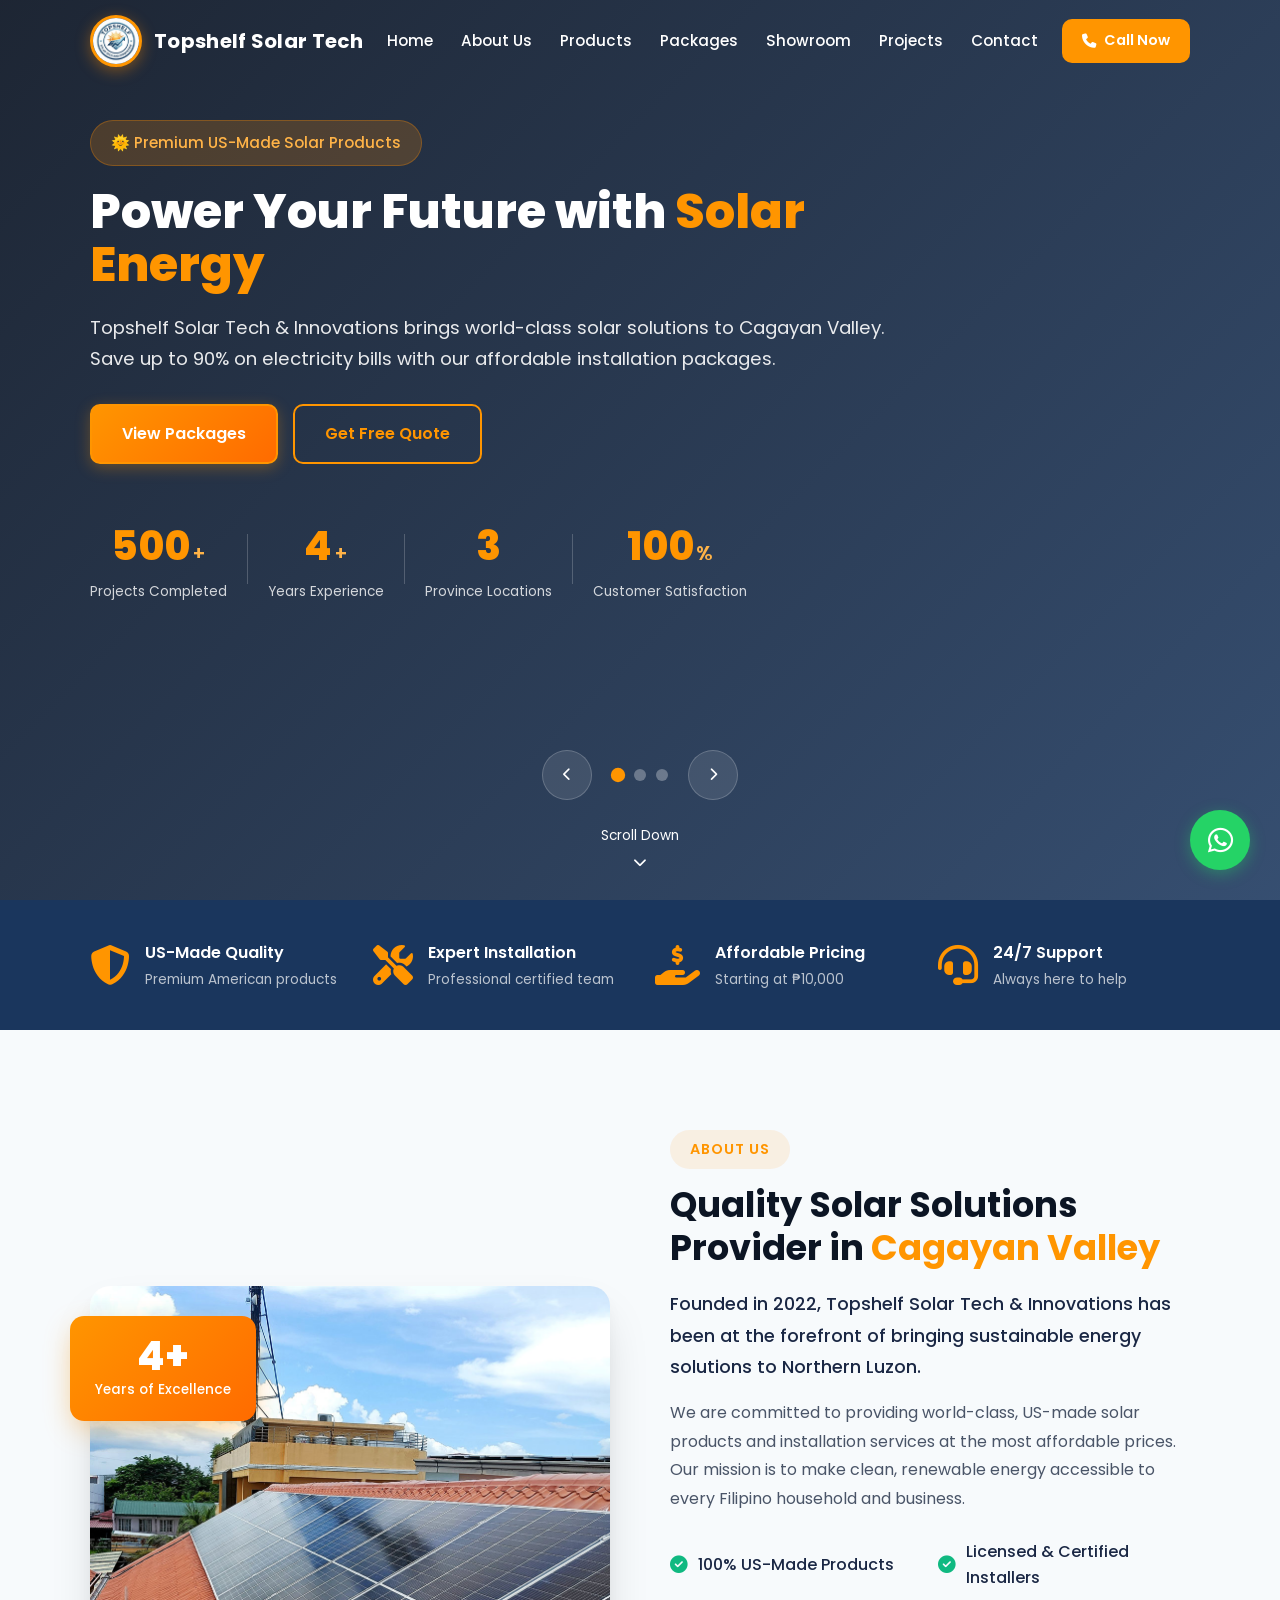
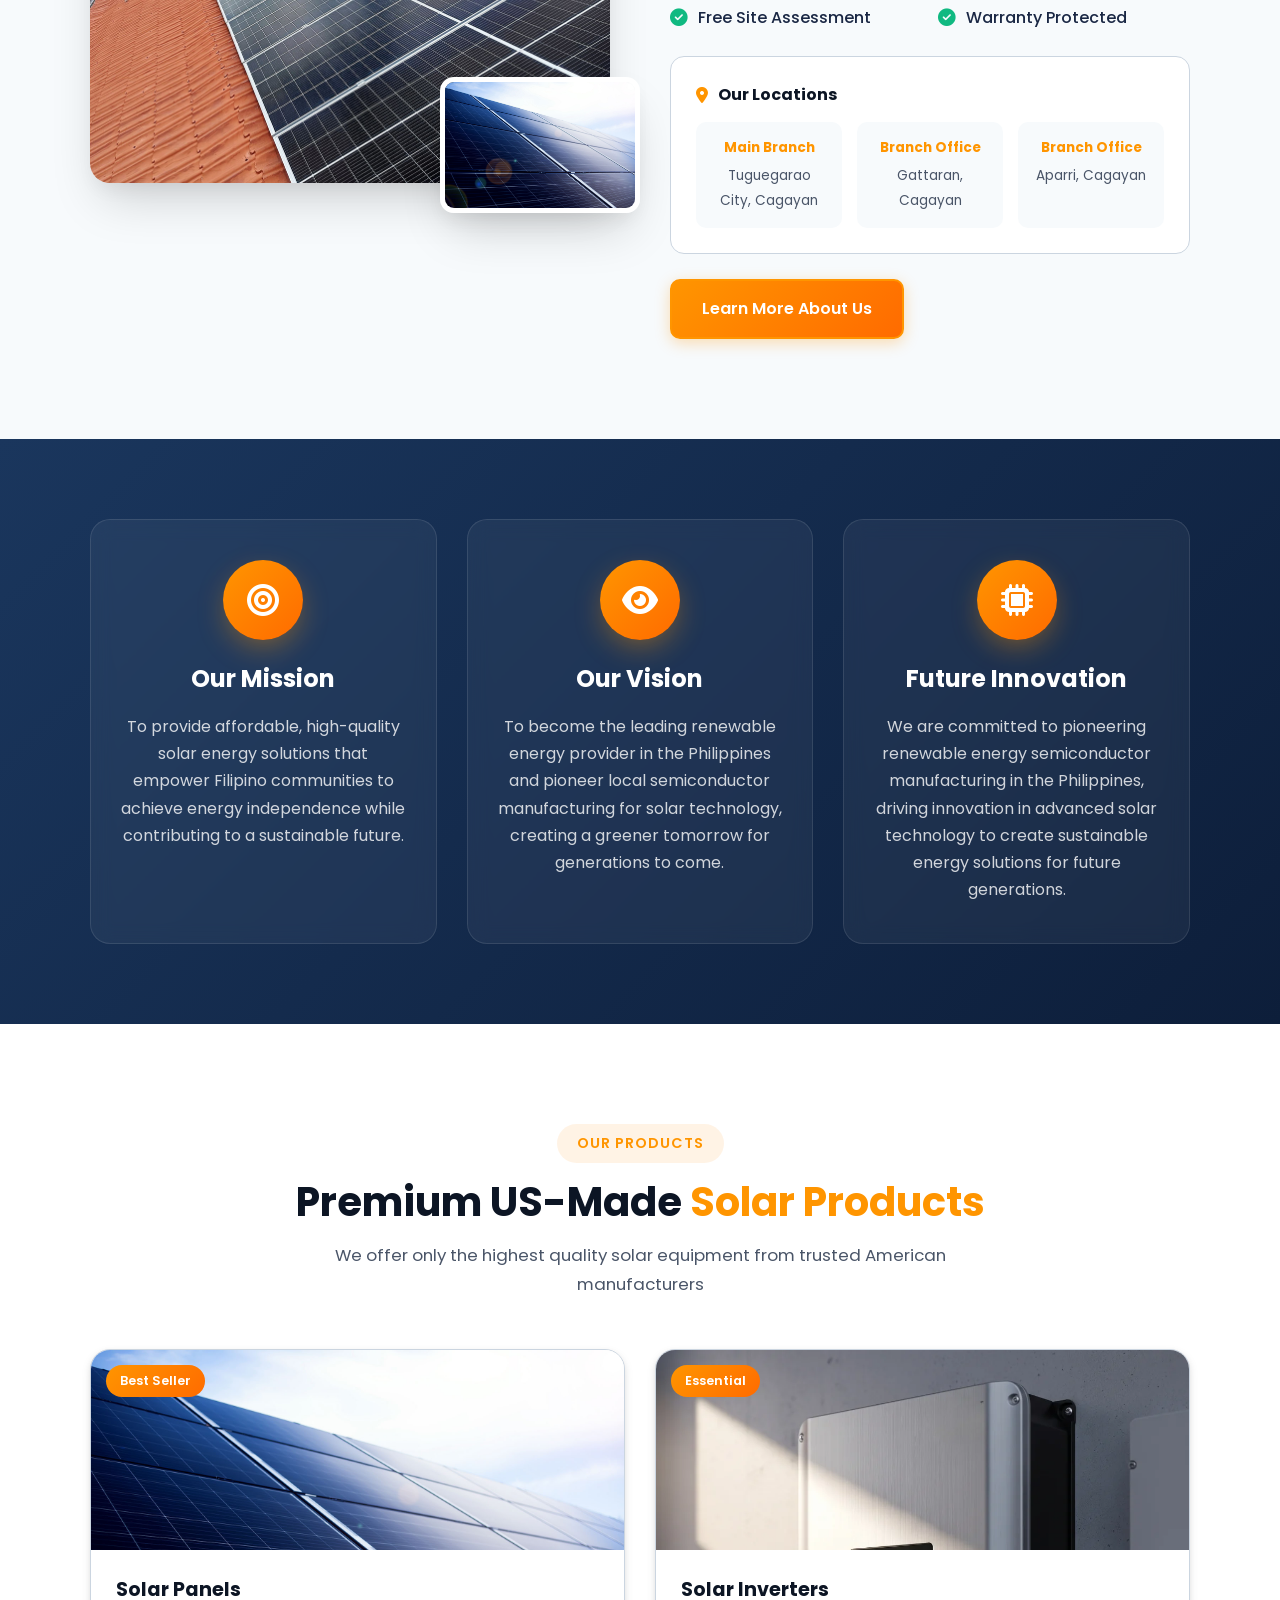
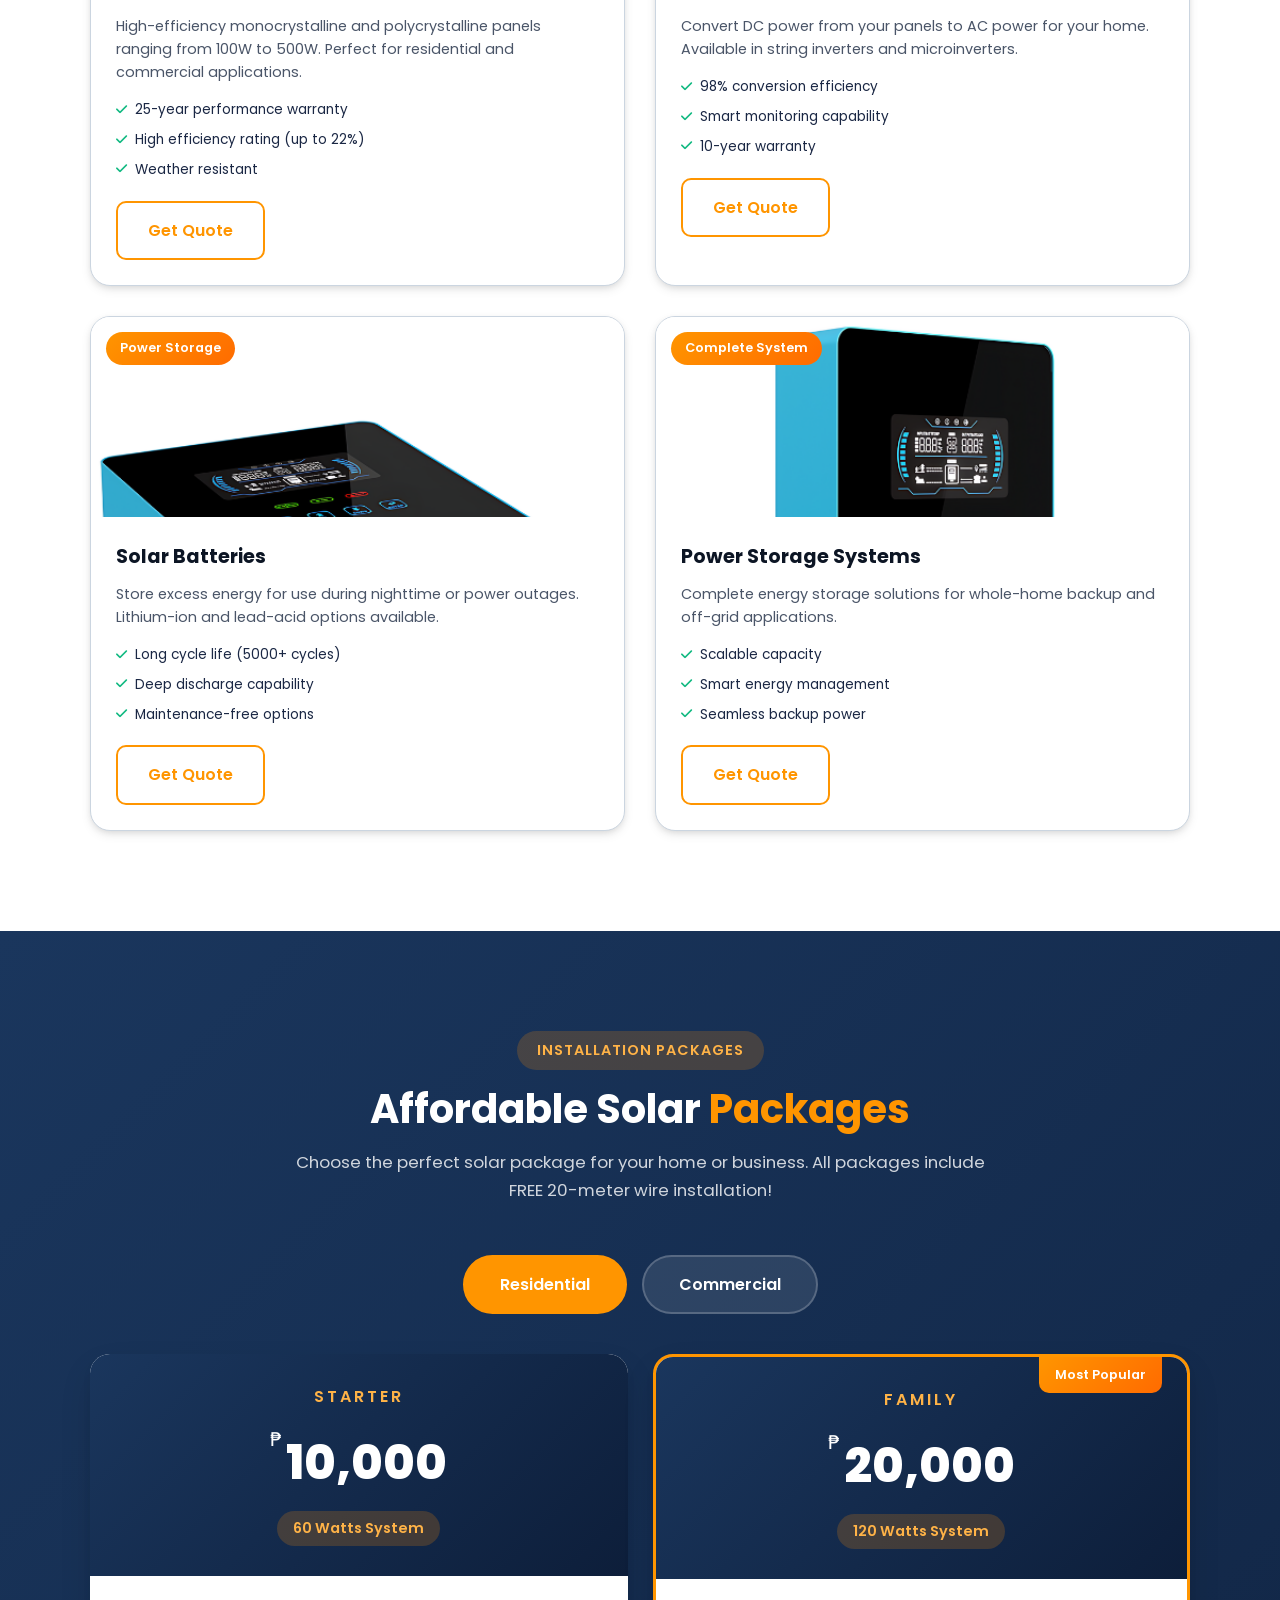
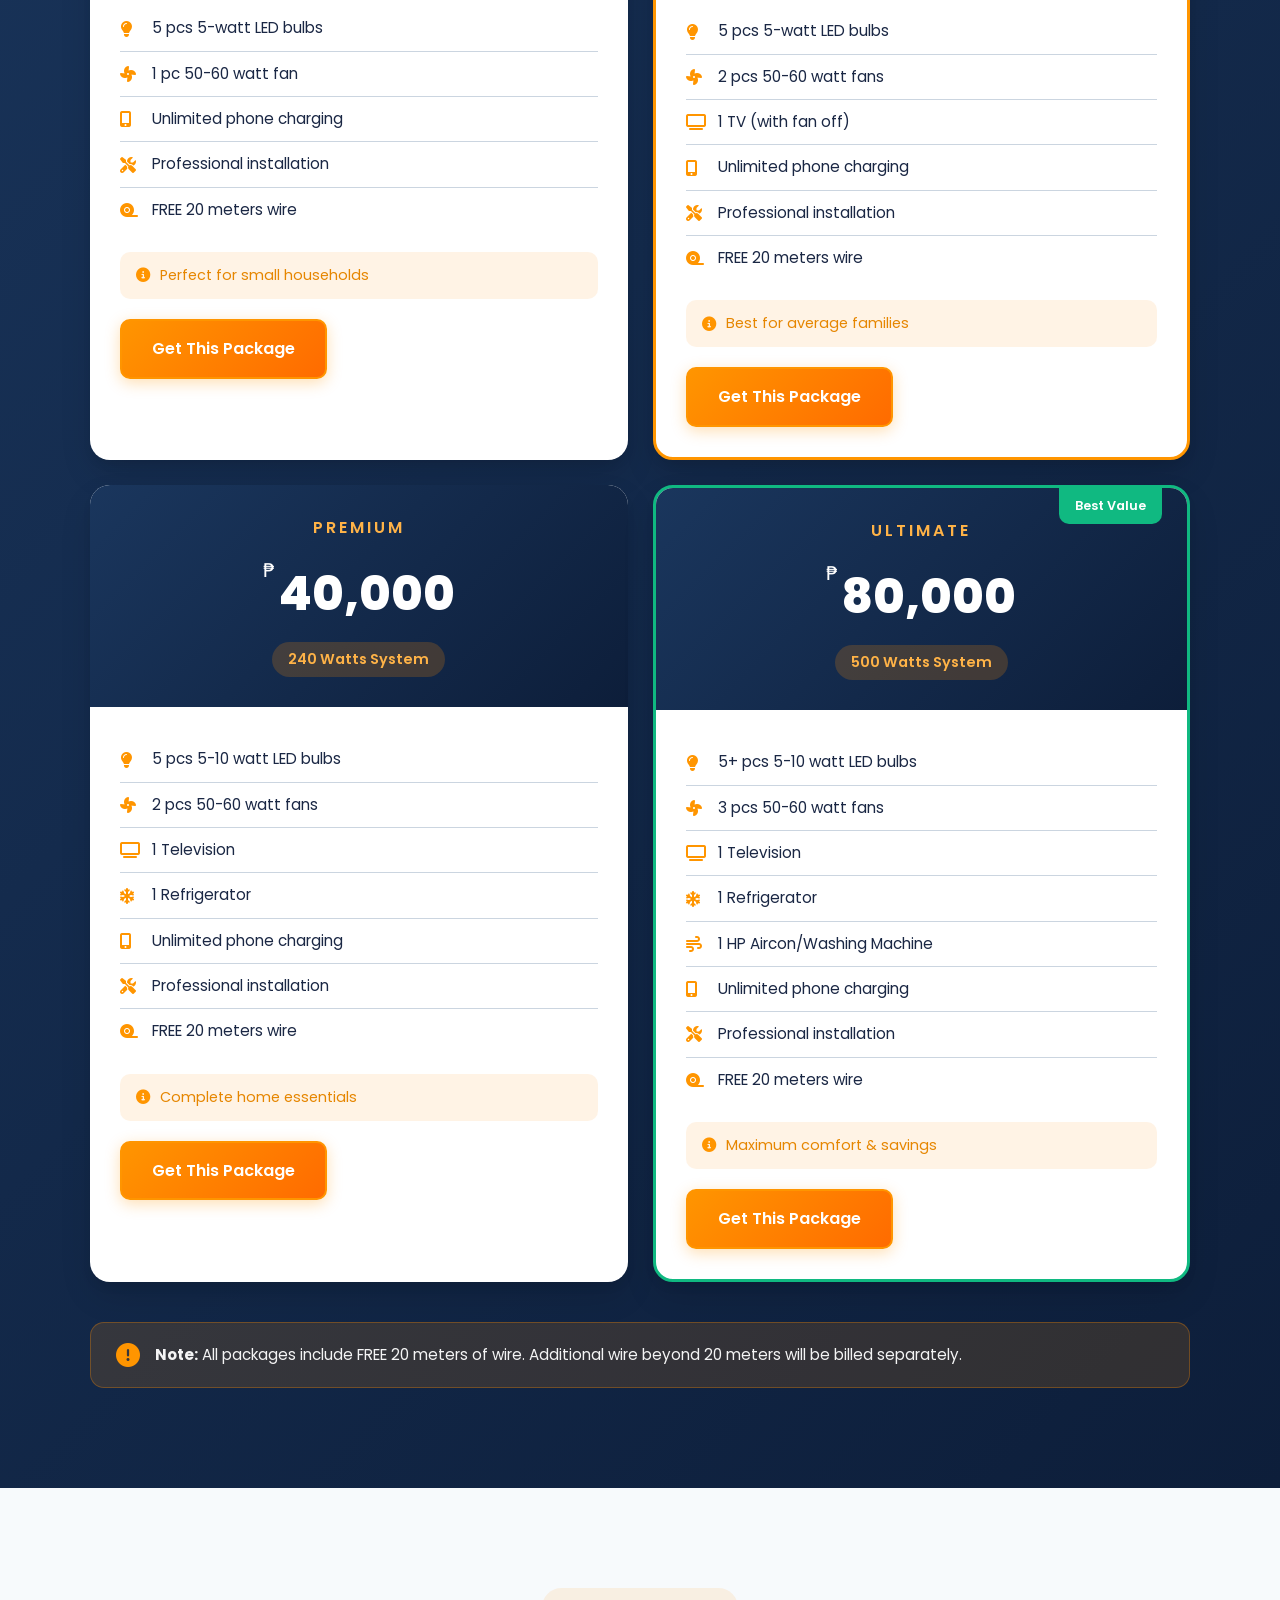
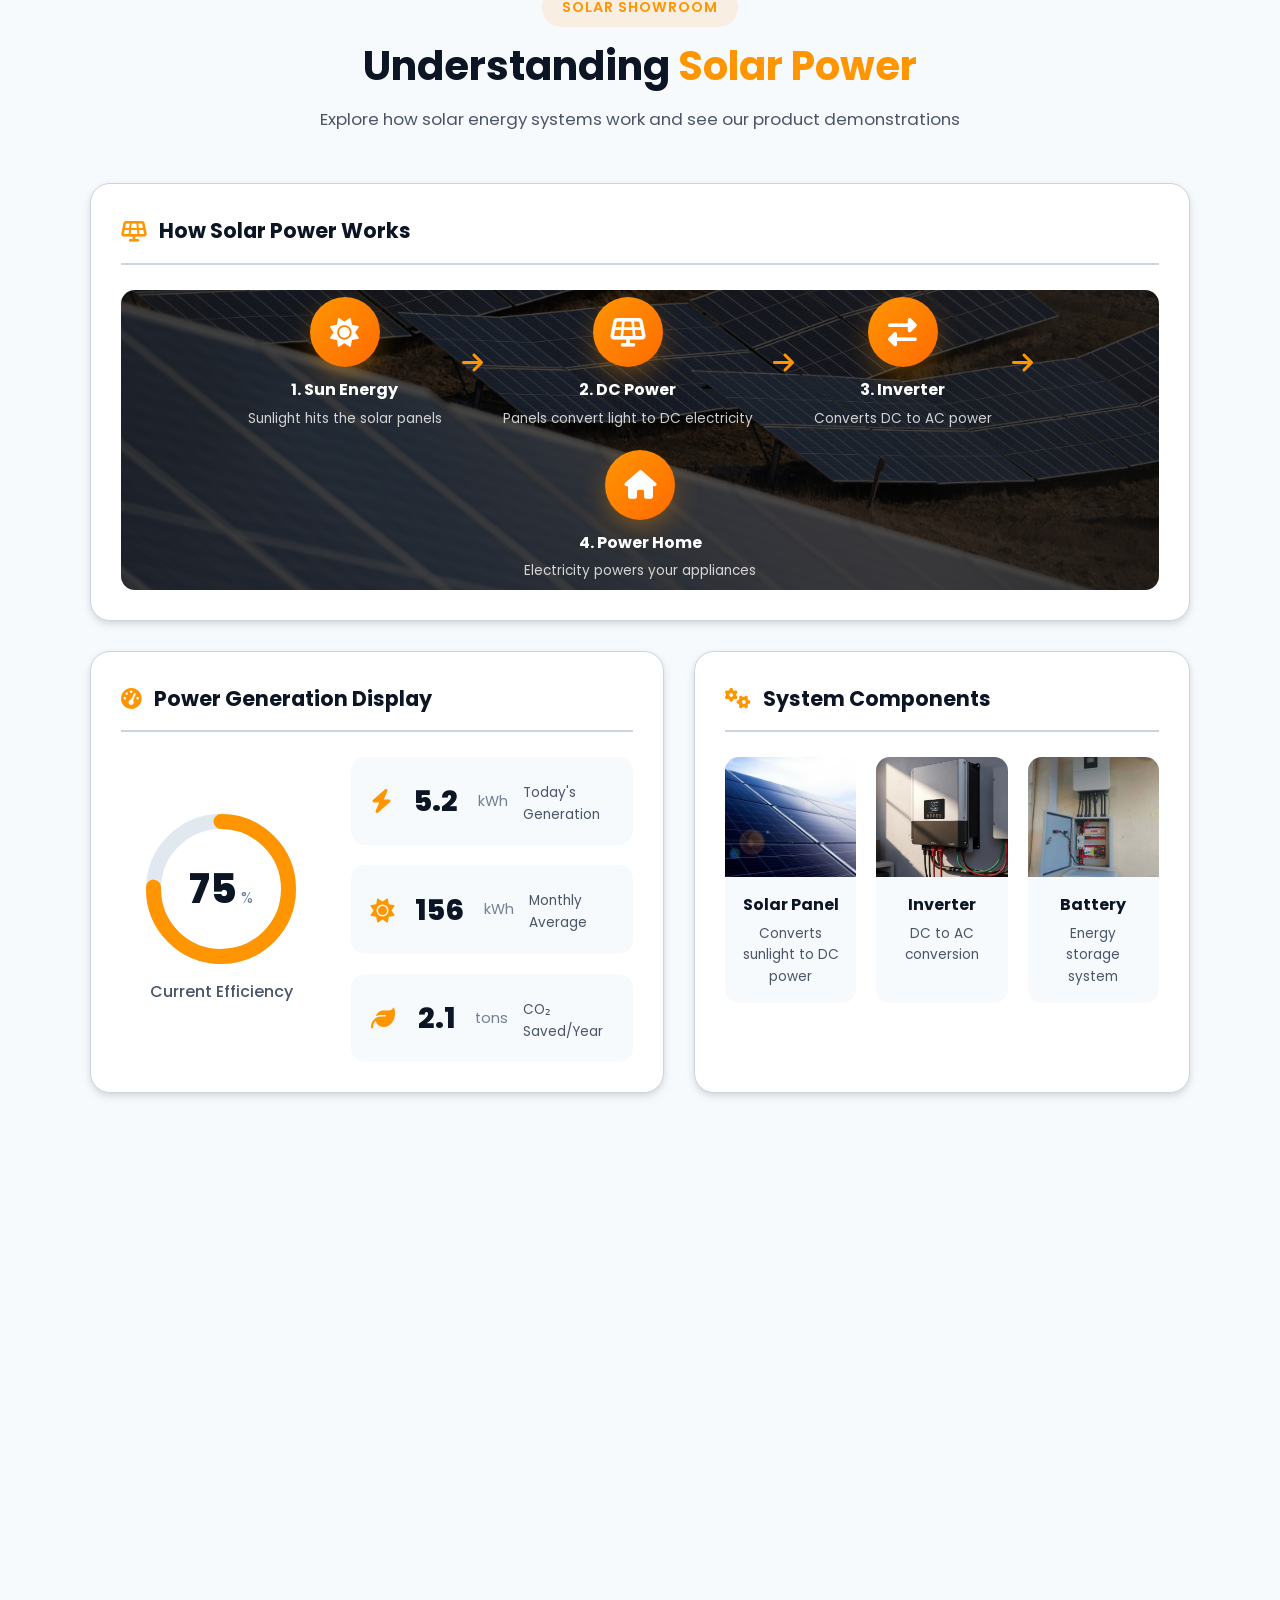
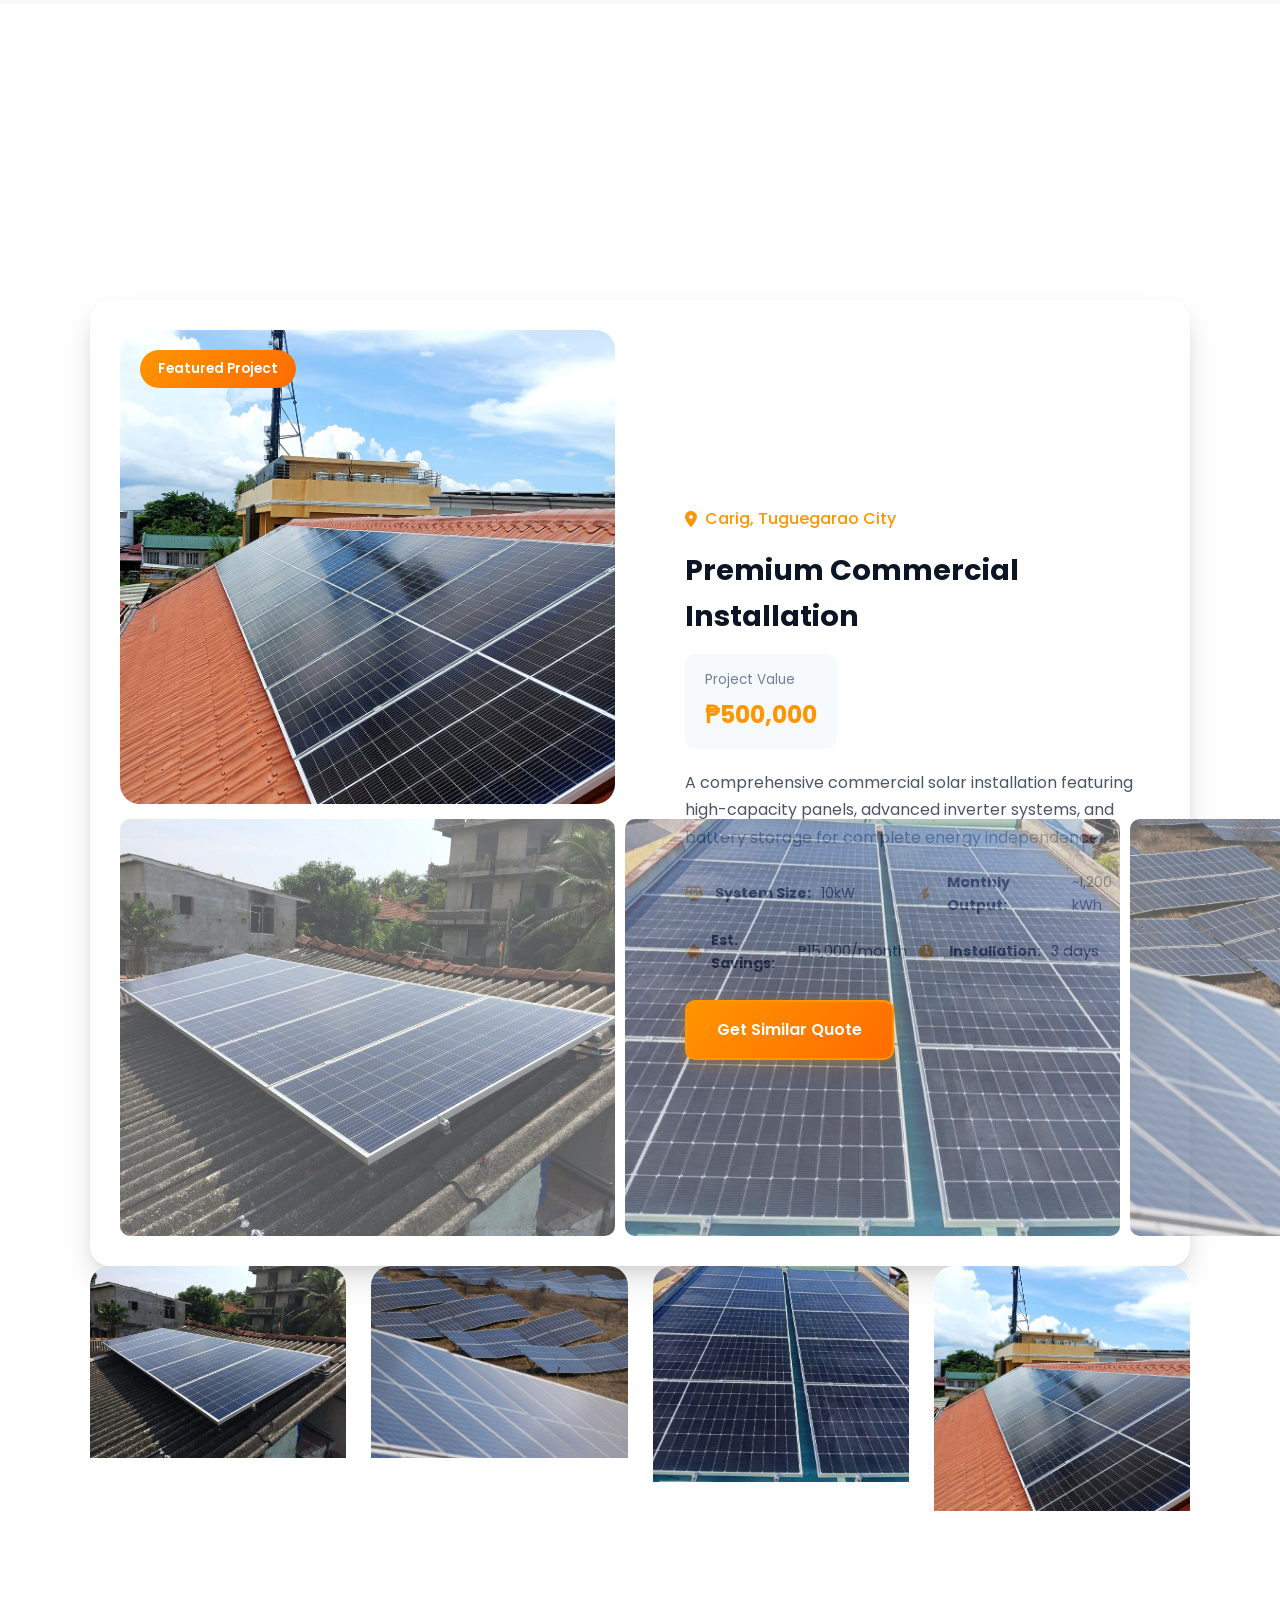
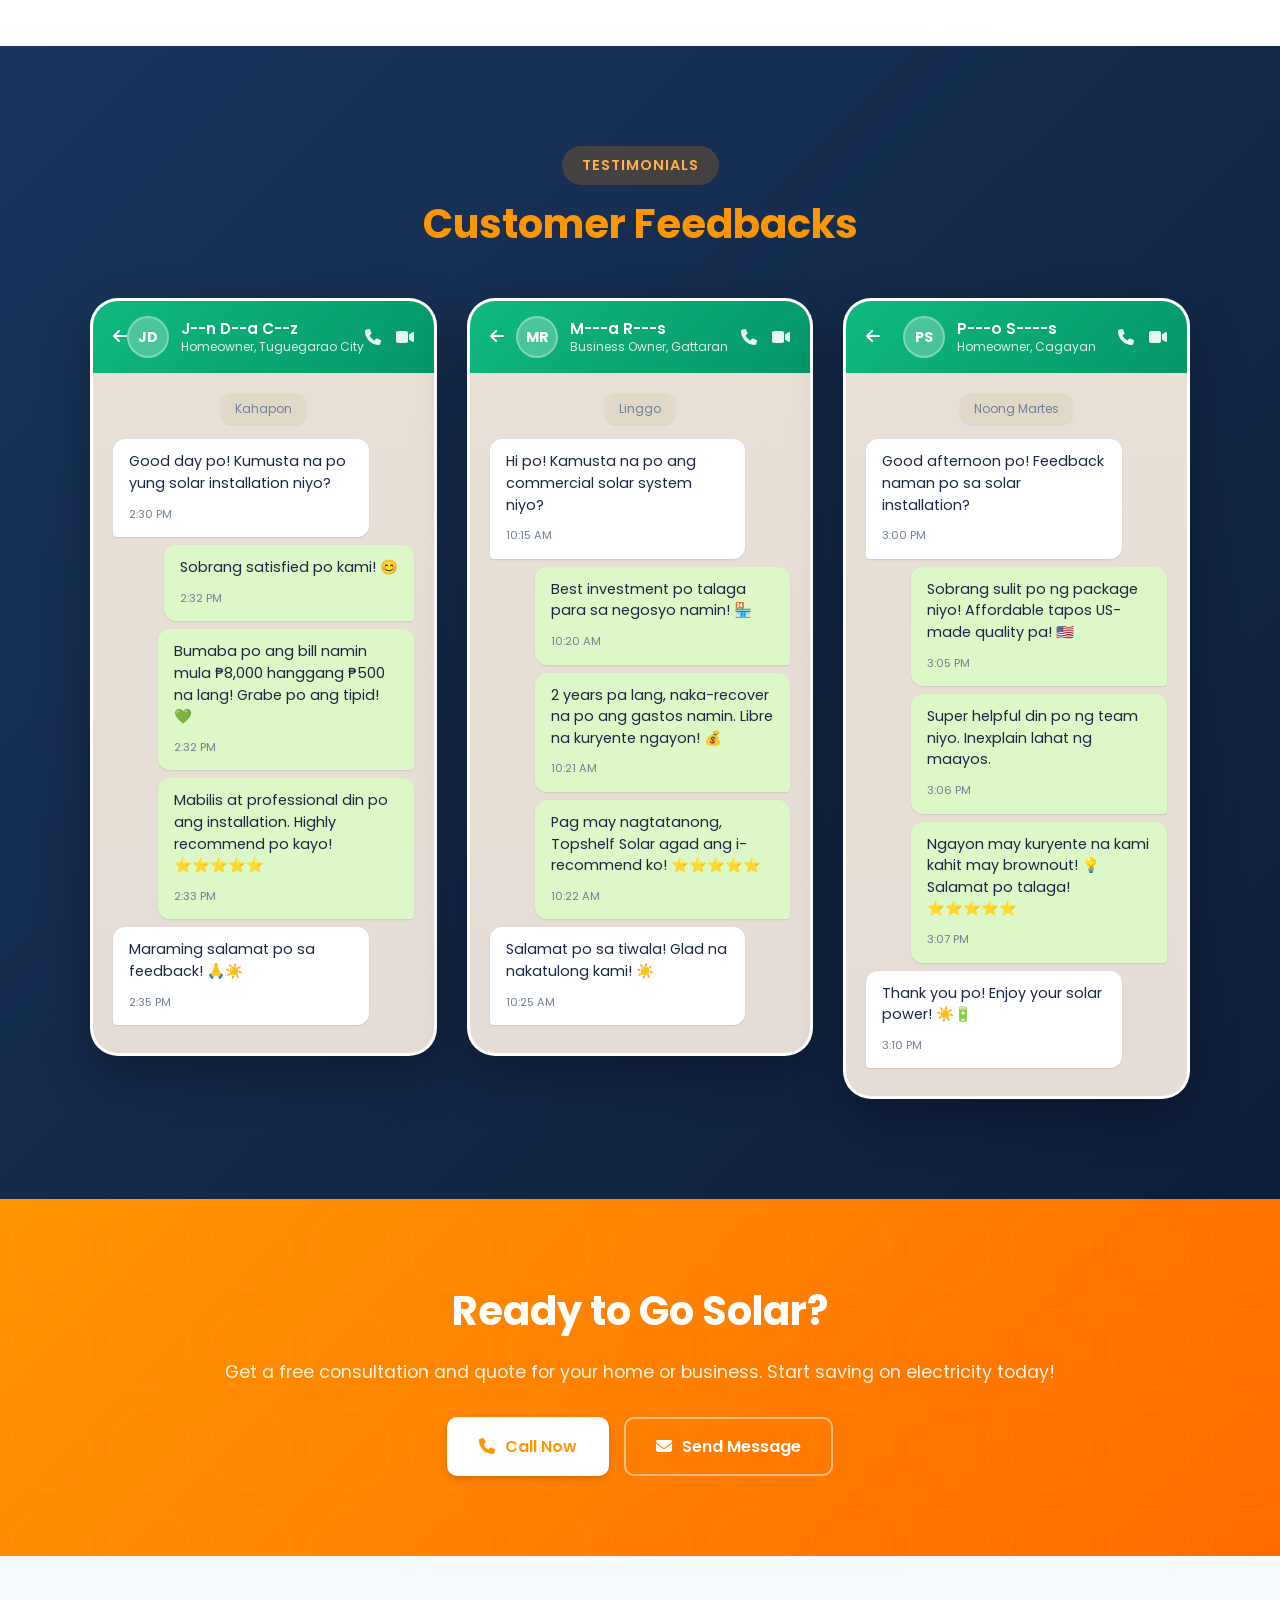
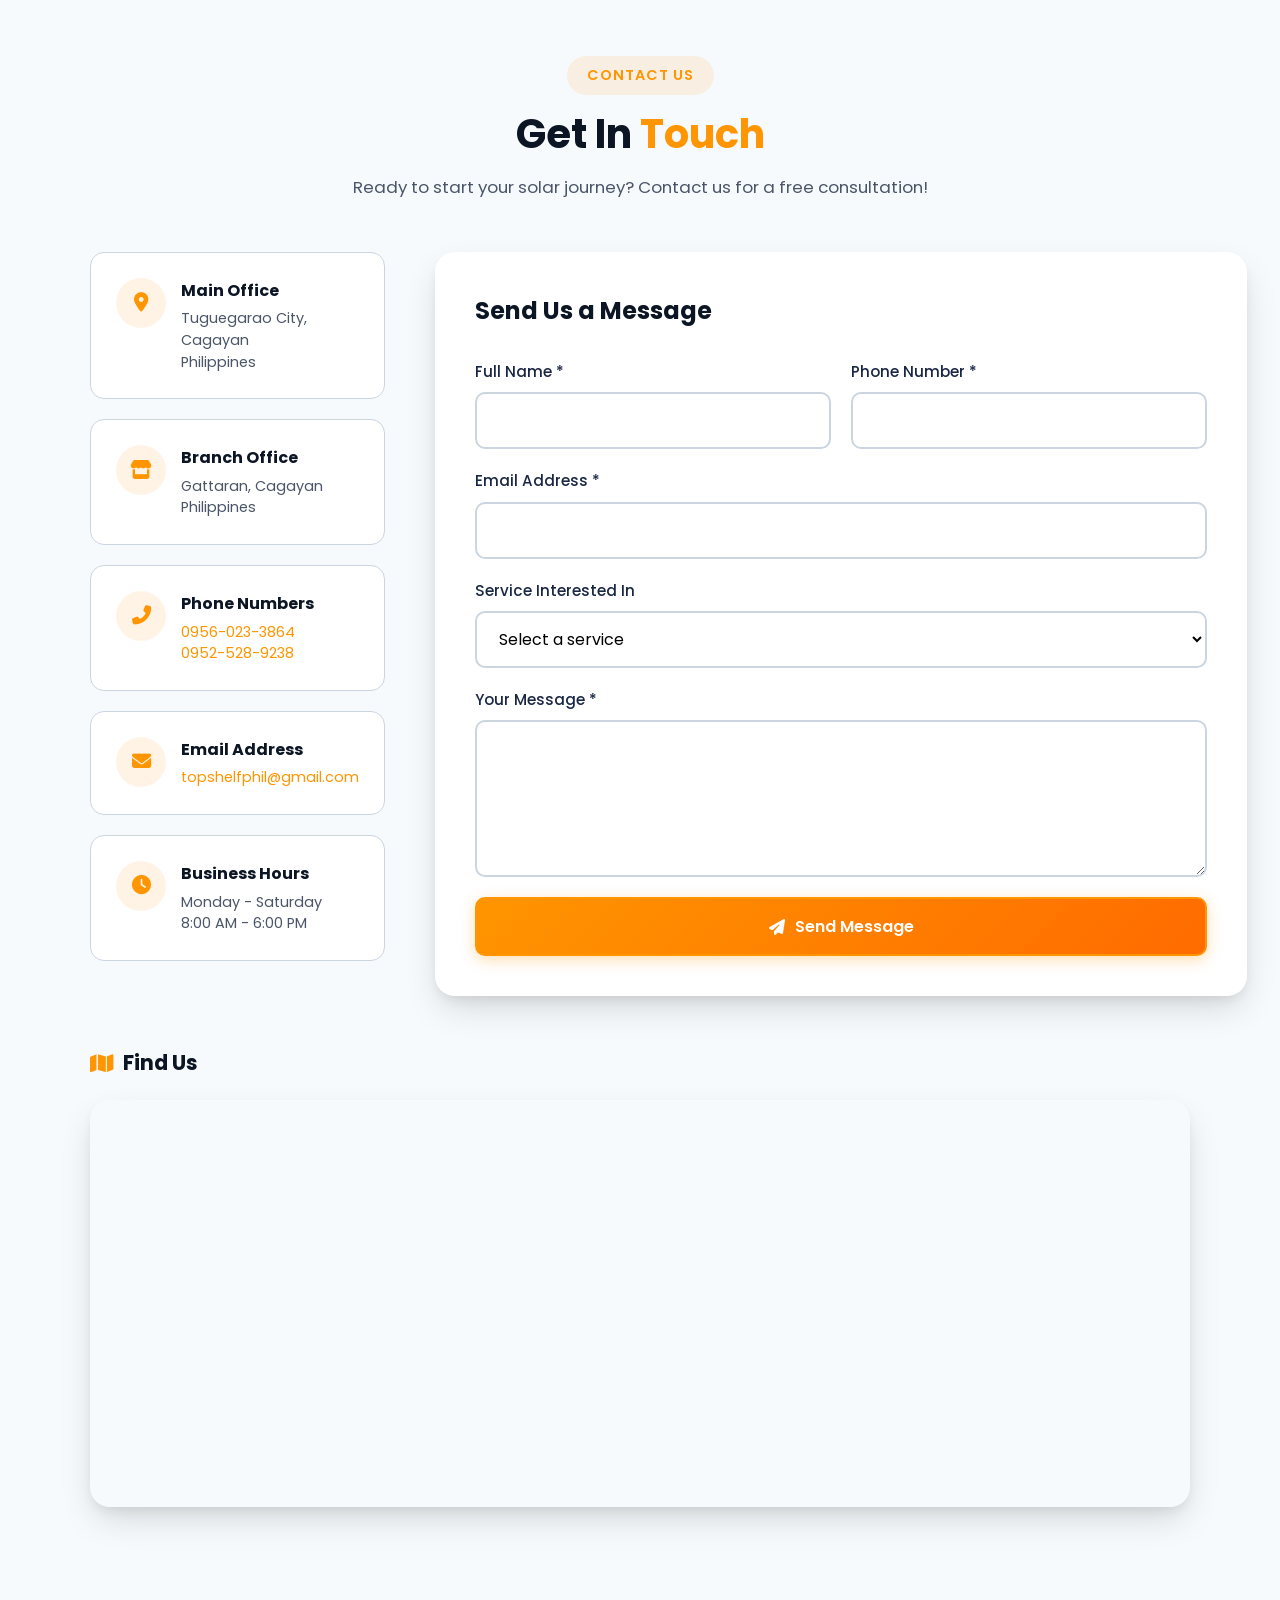
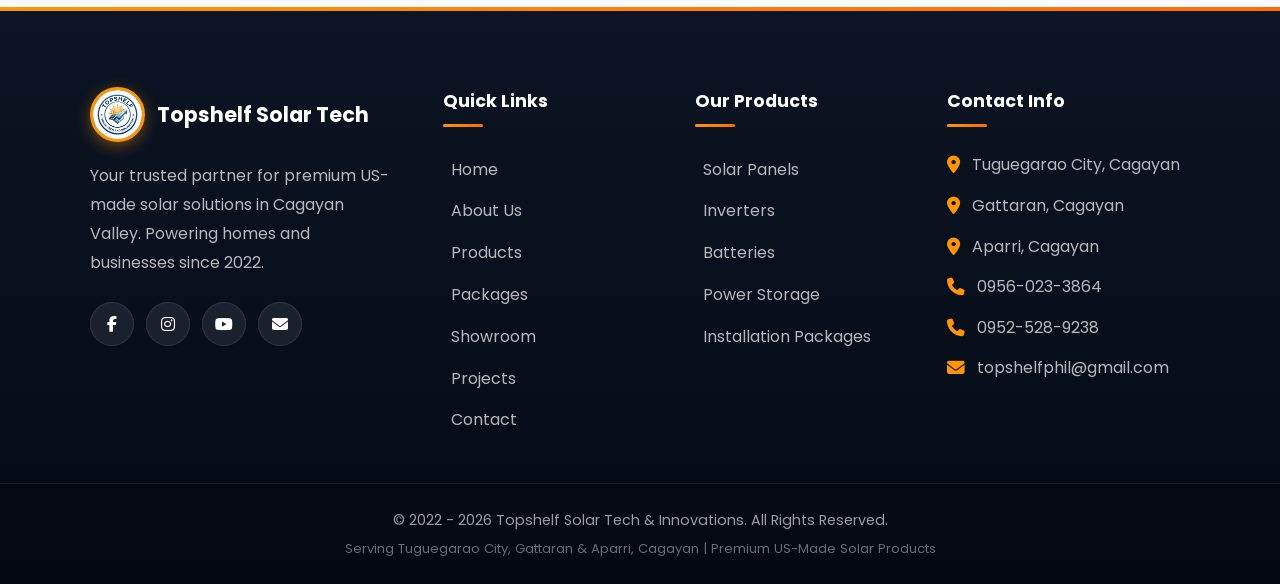
==== index.html @ 01982b4d "Fix hero/stats overflow, page-banner height, logo round, contact grids, configurator mobile" ====
<!DOCTYPE html>
<html lang="en">
<head>
    <meta charset="UTF-8">
    <meta name="viewport" content="width=device-width, initial-scale=1.0">
    <meta name="description" content="Topshelf Solar Tech & Innovations - Quality solar power solutions provider in Tuguegarao City, Gattaran, and Aparri, Cagayan. Affordable solar panels, inverters, batteries, and installation packages.">
    <meta name="keywords" content="solar panels Philippines, solar installation Tuguegarao, solar power Cagayan, renewable energy, solar inverters, solar batteries">
    <title>Topshelf Solar Tech & Innovations | Solar Power Solutions Philippines</title>
    <link rel="icon" type="image/png" href="topshelf.png">
    <link href="https://fonts.googleapis.com/css2?family=Poppins:wght@300;400;500;600;700;800&display=swap" rel="stylesheet">
    <link rel="stylesheet" href="https://cdnjs.cloudflare.com/ajax/libs/font-awesome/6.4.0/css/all.min.css">
    <link rel="stylesheet" href="css/style.css">
    <link rel="stylesheet" href="css/responsive.css">
</head>
<body>
    <!-- Preloader -->
    <div id="preloader">
        <div class="solar-loader">
            <div class="sun"></div>
            <div class="rays"></div>
        </div>
    </div>

    <!-- Header -->
    <header id="header">
        <nav class="navbar">
            <div class="container">
                <a href="index.html" class="logo">
                    <img src="topshelf.png" alt="Topshelf Solar Tech Logo" class="logo-round">
                    <span>Topshelf Solar Tech</span>
                </a>
                <div class="nav-menu" id="navMenu">
                    <ul class="nav-links">
                        <li><a href="index.html" class="active">Home</a></li>
                        <li><a href="about.html">About Us</a></li>
                        <li><a href="products.html">Products</a></li>
                        <li><a href="packages.html">Packages</a></li>
                        <li><a href="showroom.html">Showroom</a></li>
                        <li><a href="projects.html">Projects</a></li>
                        <li><a href="contact.html">Contact</a></li>
                    </ul>
                </div>
                <div class="nav-actions">
                    <a href="tel:09560233864" class="call-btn">
                        <i class="fas fa-phone"></i>
                        <span>Call Now</span>
                    </a>
                    <button class="menu-toggle" id="menuToggle" aria-label="Toggle navigation menu" title="Menu">
                        <span></span>
                        <span></span>
                        <span></span>
                    </button>
                </div>
            </div>
        </nav>
    </header>

    <!-- Hero Section -->
    <section id="home" class="hero">
        <div class="hero-slider">
            <div class="slide active hero-slide-1">
                <div class="slide-overlay"></div>
                <div class="container">
                    <div class="hero-content">
                        <span class="hero-badge">🌞 Premium US-Made Solar Products</span>
                        <h1>Power Your Future with <span class="highlight">Solar Energy</span></h1>
                        <p>Topshelf Solar Tech & Innovations brings world-class solar solutions to Cagayan Valley. Save up to 90% on electricity bills with our affordable installation packages.</p>
                        <div class="hero-buttons">
                            <a href="packages.html" class="btn btn-primary">View Packages</a>
                            <a href="contact.html" class="btn btn-outline">Get Free Quote</a>
                        </div>
                        <div class="hero-stats">
                            <div class="stat">
                                <div class="stat-value"><span class="stat-number" data-count="500">500</span><span class="stat-suffix">+</span></div>
                                <span class="stat-label">Projects Completed</span>
                            </div>
                            <div class="stat-divider"></div>
                            <div class="stat">
                                <div class="stat-value"><span class="stat-number" data-count="4">4</span><span class="stat-suffix">+</span></div>
                                <span class="stat-label">Years Experience</span>
                            </div>
                            <div class="stat-divider"></div>
                            <div class="stat">
                                <div class="stat-value"><span class="stat-number" data-count="3">3</span></div>
                                <span class="stat-label">Province Locations</span>
                            </div>
                            <div class="stat-divider"></div>
                            <div class="stat">
                                <div class="stat-value"><span class="stat-number" data-count="100">100</span><span class="stat-suffix">%</span></div>
                                <span class="stat-label">Customer Satisfaction</span>
                            </div>
                        </div>
                    </div>
                </div>
            </div>
            <div class="slide hero-slide-2">
                <div class="slide-overlay"></div>
                <div class="container">
                    <div class="hero-content">
                        <span class="hero-badge">⚡ Residential & Commercial Solutions</span>
                        <h1>Affordable Solar <span class="highlight">Installation Packages</span></h1>
                        <p>Starting at just ₱10,000! Get reliable solar power for your home or business with free 20-meter wire installation.</p>
                        <div class="hero-buttons">
                            <a href="packages.html" class="btn btn-primary">See Pricing</a>
                            <a href="tel:09560233864" class="btn btn-outline">Call Us Now</a>
                        </div>
                    </div>
                </div>
            </div>
            <div class="slide hero-slide-3">
                <div class="slide-overlay"></div>
                <div class="container">
                    <div class="hero-content">
                        <span class="hero-badge">🔋 Complete Power Solutions</span>
                        <h1>Energy Independence <span class="highlight">Starts Here</span></h1>
                        <p>From panels to batteries to inverters - we provide complete solar solutions. Serving Tuguegarao City, Gattaran, and Aparri, Cagayan.</p>
                        <div class="hero-buttons">
                            <a href="products.html" class="btn btn-primary">Our Products</a>
                            <a href="showroom.html" class="btn btn-outline">Visit Showroom</a>
                        </div>
                    </div>
                </div>
            </div>
        </div>
        <div class="slider-controls">
            <button class="slider-btn prev" aria-label="Previous slide" title="Previous"><i class="fas fa-chevron-left"></i></button>
            <div class="slider-dots"></div>
            <button class="slider-btn next" aria-label="Next slide" title="Next"><i class="fas fa-chevron-right"></i></button>
        </div>
        <div class="scroll-indicator">
            <a href="about.html">
                <span>Scroll Down</span>
                <i class="fas fa-chevron-down"></i>
            </a>
        </div>
    </section>

    <!-- Features Bar -->
    <section class="features-bar">
        <div class="container">
            <div class="features-grid">
                <div class="feature-item">
                    <i class="fas fa-shield-alt"></i>
                    <div>
                        <h4>US-Made Quality</h4>
                        <p>Premium American products</p>
                    </div>
                </div>
                <div class="feature-item">
                    <i class="fas fa-tools"></i>
                    <div>
                        <h4>Expert Installation</h4>
                        <p>Professional certified team</p>
                    </div>
                </div>
                <div class="feature-item">
                    <i class="fas fa-hand-holding-usd"></i>
                    <div>
                        <h4>Affordable Pricing</h4>
                        <p>Starting at ₱10,000</p>
                    </div>
                </div>
                <div class="feature-item">
                    <i class="fas fa-headset"></i>
                    <div>
                        <h4>24/7 Support</h4>
                        <p>Always here to help</p>
                    </div>
                </div>
            </div>
        </div>
    </section>

    <!-- About Section -->
    <section id="about" class="about-section">
        <div class="container">
            <div class="about-grid">
                <div class="about-images">
                    <div class="image-main">
                        <img src="7.jpg" alt="Solar Installation Team">
                    </div>
                    <div class="image-secondary">
                        <img src="1.jpg" alt="Solar Panels">
                    </div>
                    <div class="experience-badge">
                        <span class="years">4+</span>
                        <span class="text">Years of Excellence</span>
                    </div>
                </div>
                <div class="about-content">
                    <span class="section-tag">About Us</span>
                    <h2>Quality Solar Solutions Provider in <span class="highlight">Cagayan Valley</span></h2>
                    <p class="lead">Founded in 2022, Topshelf Solar Tech & Innovations has been at the forefront of bringing sustainable energy solutions to Northern Luzon.</p>
                    <p>We are committed to providing world-class, US-made solar products and installation services at the most affordable prices. Our mission is to make clean, renewable energy accessible to every Filipino household and business.</p>
                    
                    <div class="about-features">
                        <div class="about-feature">
                            <i class="fas fa-check-circle"></i>
                            <span>100% US-Made Products</span>
                        </div>
                        <div class="about-feature">
                            <i class="fas fa-check-circle"></i>
                            <span>Licensed & Certified Installers</span>
                        </div>
                        <div class="about-feature">
                            <i class="fas fa-check-circle"></i>
                            <span>Free Site Assessment</span>
                        </div>
                        <div class="about-feature">
                            <i class="fas fa-check-circle"></i>
                            <span>Warranty Protected</span>
                        </div>
                    </div>

                    <div class="locations">
                        <h4><i class="fas fa-map-marker-alt"></i> Our Locations</h4>
                        <div class="location-cards">
                            <div class="location-card">
                                <strong>Main Branch</strong>
                                <p>Tuguegarao City, Cagayan</p>
                            </div>
                            <div class="location-card">
                                <strong>Branch Office</strong>
                                <p>Gattaran, Cagayan</p>
                            </div>
                            <div class="location-card">
                                <strong>Branch Office</strong>
                                <p>Aparri, Cagayan</p>
                            </div>
                        </div>
                    </div>

                    <a href="about.html" class="btn btn-primary">Learn More About Us</a>
                </div>
            </div>
        </div>
    </section>

    <!-- Mission & Vision -->
    <section class="mission-vision">
        <div class="container">
            <div class="mv-grid">
                <div class="mv-card mission">
                    <div class="mv-icon">
                        <i class="fas fa-bullseye"></i>
                    </div>
                    <h3>Our Mission</h3>
                    <p>To provide affordable, high-quality solar energy solutions that empower Filipino communities to achieve energy independence while contributing to a sustainable future.</p>
                </div>
                <div class="mv-card vision">
                    <div class="mv-icon">
                        <i class="fas fa-eye"></i>
                    </div>
                    <h3>Our Vision</h3>
                    <p>To become the leading renewable energy provider in the Philippines and pioneer local semiconductor manufacturing for solar technology, creating a greener tomorrow for generations to come.</p>
                </div>
                <div class="mv-card future">
                    <div class="mv-icon">
                        <i class="fas fa-microchip"></i>
                    </div>
                    <h3>Future Innovation</h3>
                    <p>We are committed to pioneering renewable energy semiconductor manufacturing in the Philippines, driving innovation in advanced solar technology to create sustainable energy solutions for future generations.</p>
                </div>
            </div>
        </div>
    </section>

    <!-- Products Section -->
    <section id="products" class="products-section">
        <div class="container">
            <div class="section-header">
                <span class="section-tag">Our Products</span>
                <h2>Premium US-Made <span class="highlight">Solar Products</span></h2>
                <p>We offer only the highest quality solar equipment from trusted American manufacturers</p>
            </div>
            
            <div class="products-grid">
                <div class="product-card">
                    <div class="product-image">
                        <img src="1.jpg" alt="Solar Panels">
                        <div class="product-badge">Best Seller</div>
                    </div>
                    <div class="product-content">
                        <h3>Solar Panels</h3>
                        <p>High-efficiency monocrystalline and polycrystalline panels ranging from 100W to 500W. Perfect for residential and commercial applications.</p>
                        <ul class="product-features">
                            <li><i class="fas fa-check"></i> 25-year performance warranty</li>
                            <li><i class="fas fa-check"></i> High efficiency rating (up to 22%)</li>
                            <li><i class="fas fa-check"></i> Weather resistant</li>
                        </ul>
                        <a href="contact.html" class="btn btn-outline">Get Quote</a>
                    </div>
                </div>

                <div class="product-card">
                    <div class="product-image">
                        <img src="6.png" alt="Solar Inverters">
                        <div class="product-badge">Essential</div>
                    </div>
                    <div class="product-content">
                        <h3>Solar Inverters</h3>
                        <p>Convert DC power from your panels to AC power for your home. Available in string inverters and microinverters.</p>
                        <ul class="product-features">
                            <li><i class="fas fa-check"></i> 98% conversion efficiency</li>
                            <li><i class="fas fa-check"></i> Smart monitoring capability</li>
                            <li><i class="fas fa-check"></i> 10-year warranty</li>
                        </ul>
                        <a href="contact.html" class="btn btn-outline">Get Quote</a>
                    </div>
                </div>

                <div class="product-card">
                    <div class="product-image">
                        <img src="10.png" alt="Solar Batteries">
                        <div class="product-badge">Power Storage</div>
                    </div>
                    <div class="product-content">
                        <h3>Solar Batteries</h3>
                        <p>Store excess energy for use during nighttime or power outages. Lithium-ion and lead-acid options available.</p>
                        <ul class="product-features">
                            <li><i class="fas fa-check"></i> Long cycle life (5000+ cycles)</li>
                            <li><i class="fas fa-check"></i> Deep discharge capability</li>
                            <li><i class="fas fa-check"></i> Maintenance-free options</li>
                        </ul>
                        <a href="contact.html" class="btn btn-outline">Get Quote</a>
                    </div>
                </div>

                <div class="product-card">
                    <div class="product-image">
                        <img src="11.png" alt="Power Storage Systems">
                        <div class="product-badge">Complete System</div>
                    </div>
                    <div class="product-content">
                        <h3>Power Storage Systems</h3>
                        <p>Complete energy storage solutions for whole-home backup and off-grid applications.</p>
                        <ul class="product-features">
                            <li><i class="fas fa-check"></i> Scalable capacity</li>
                            <li><i class="fas fa-check"></i> Smart energy management</li>
                            <li><i class="fas fa-check"></i> Seamless backup power</li>
                        </ul>
                        <a href="contact.html" class="btn btn-outline">Get Quote</a>
                    </div>
                </div>
            </div>
        </div>
    </section>

    <!-- Packages Section -->
    <section id="packages" class="packages-section">
        <div class="container">
            <div class="section-header light">
                <span class="section-tag">Installation Packages</span>
                <h2>Affordable Solar <span class="highlight">Packages</span></h2>
                <p>Choose the perfect solar package for your home or business. All packages include FREE 20-meter wire installation!</p>
            </div>

            <div class="package-tabs">
                <button class="tab-btn active" data-tab="residential">Residential</button>
                <button class="tab-btn" data-tab="commercial">Commercial</button>
            </div>

            <div class="tab-content active" id="residential">
                <div class="packages-grid">
                    <div class="package-card">
                        <div class="package-header">
                            <span class="package-name">Starter</span>
                            <div class="package-price">
                                <span class="currency">₱</span>
                                <span class="amount">10,000</span>
                            </div>
                            <span class="package-watts">60 Watts System</span>
                        </div>
                        <div class="package-body">
                            <ul class="package-features">
                                <li><i class="fas fa-lightbulb"></i> 5 pcs 5-watt LED bulbs</li>
                                <li><i class="fas fa-fan"></i> 1 pc 50-60 watt fan</li>
                                <li><i class="fas fa-mobile-alt"></i> Unlimited phone charging</li>
                                <li><i class="fas fa-tools"></i> Professional installation</li>
                                <li><i class="fas fa-tape"></i> FREE 20 meters wire</li>
                            </ul>
                            <div class="package-note">
                                <i class="fas fa-info-circle"></i>
                                <span>Perfect for small households</span>
                            </div>
                            <a href="sms:09560233864?body=I'm%20interested%20with%20your%20Solar%20Product" class="btn btn-primary">Get This Package</a>
                        </div>
                    </div>

                    <div class="package-card featured">
                        <div class="featured-badge">Most Popular</div>
                        <div class="package-header">
                            <span class="package-name">Family</span>
                            <div class="package-price">
                                <span class="currency">₱</span>
                                <span class="amount">20,000</span>
                            </div>
                            <span class="package-watts">120 Watts System</span>
                        </div>
                        <div class="package-body">
                            <ul class="package-features">
                                <li><i class="fas fa-lightbulb"></i> 5 pcs 5-watt LED bulbs</li>
                                <li><i class="fas fa-fan"></i> 2 pcs 50-60 watt fans</li>
                                <li><i class="fas fa-tv"></i> 1 TV (with fan off)</li>
                                <li><i class="fas fa-mobile-alt"></i> Unlimited phone charging</li>
                                <li><i class="fas fa-tools"></i> Professional installation</li>
                                <li><i class="fas fa-tape"></i> FREE 20 meters wire</li>
                            </ul>
                            <div class="package-note">
                                <i class="fas fa-info-circle"></i>
                                <span>Best for average families</span>
                            </div>
                            <a href="sms:09560233864?body=I'm%20interested%20with%20your%20Solar%20Product" class="btn btn-primary">Get This Package</a>
                        </div>
                    </div>

                    <div class="package-card">
                        <div class="package-header">
                            <span class="package-name">Premium</span>
                            <div class="package-price">
                                <span class="currency">₱</span>
                                <span class="amount">40,000</span>
                            </div>
                            <span class="package-watts">240 Watts System</span>
                        </div>
                        <div class="package-body">
                            <ul class="package-features">
                                <li><i class="fas fa-lightbulb"></i> 5 pcs 5-10 watt LED bulbs</li>
                                <li><i class="fas fa-fan"></i> 2 pcs 50-60 watt fans</li>
                                <li><i class="fas fa-tv"></i> 1 Television</li>
                                <li><i class="fas fa-snowflake"></i> 1 Refrigerator</li>
                                <li><i class="fas fa-mobile-alt"></i> Unlimited phone charging</li>
                                <li><i class="fas fa-tools"></i> Professional installation</li>
                                <li><i class="fas fa-tape"></i> FREE 20 meters wire</li>
                            </ul>
                            <div class="package-note">
                                <i class="fas fa-info-circle"></i>
                                <span>Complete home essentials</span>
                            </div>
                            <a href="sms:09560233864?body=I'm%20interested%20with%20your%20Solar%20Product" class="btn btn-primary">Get This Package</a>
                        </div>
                    </div>

                    <div class="package-card premium">
                        <div class="featured-badge">Best Value</div>
                        <div class="package-header">
                            <span class="package-name">Ultimate</span>
                            <div class="package-price">
                                <span class="currency">₱</span>
                                <span class="amount">80,000</span>
                            </div>
                            <span class="package-watts">500 Watts System</span>
                        </div>
                        <div class="package-body">
                            <ul class="package-features">
                                <li><i class="fas fa-lightbulb"></i> 5+ pcs 5-10 watt LED bulbs</li>
                                <li><i class="fas fa-fan"></i> 3 pcs 50-60 watt fans</li>
                                <li><i class="fas fa-tv"></i> 1 Television</li>
                                <li><i class="fas fa-snowflake"></i> 1 Refrigerator</li>
                                <li><i class="fas fa-wind"></i> 1 HP Aircon/Washing Machine</li>
                                <li><i class="fas fa-mobile-alt"></i> Unlimited phone charging</li>
                                <li><i class="fas fa-tools"></i> Professional installation</li>
                                <li><i class="fas fa-tape"></i> FREE 20 meters wire</li>
                            </ul>
                            <div class="package-note">
                                <i class="fas fa-info-circle"></i>
                                <span>Maximum comfort & savings</span>
                            </div>
                            <a href="sms:09560233864?body=I'm%20interested%20with%20your%20Solar%20Product" class="btn btn-primary">Get This Package</a>
                        </div>
                    </div>
                </div>

                <div class="wire-notice">
                    <i class="fas fa-exclamation-circle"></i>
                    <p><strong>Note:</strong> All packages include FREE 20 meters of wire. Additional wire beyond 20 meters will be billed separately.</p>
                </div>
            </div>

            <div class="tab-content" id="commercial">
                <div class="commercial-content">
                    <div class="commercial-card">
                        <div class="commercial-icon">
                            <i class="fas fa-building"></i>
                        </div>
                        <h3>Commercial & Industrial Solutions</h3>
                        <p>For businesses requiring larger power systems, we offer customized commercial solar installations tailored to your specific energy needs.</p>
                        <ul class="commercial-features">
                            <li><i class="fas fa-check"></i> Custom system design</li>
                            <li><i class="fas fa-check"></i> ROI analysis & energy audit</li>
                            <li><i class="fas fa-check"></i> Scalable solutions</li>
                            <li><i class="fas fa-check"></i> Net metering assistance</li>
                            <li><i class="fas fa-check"></i> Maintenance packages</li>
                        </ul>
                        <div class="commercial-cta">
                            <p>Contact our sales team for a customized quotation</p>
                            <div class="contact-buttons">
                                <a href="tel:09560233864" class="btn btn-primary"><i class="fas fa-phone"></i> 0956-023-3864</a>
                                <a href="tel:09525289238" class="btn btn-outline"><i class="fas fa-phone"></i> 0952-528-9238</a>
                            </div>
                        </div>
                    </div>
                </div>
            </div>
        </div>
    </section>

    <!-- Showroom Section -->
    <section id="showroom" class="showroom-section">
        <div class="container">
            <div class="section-header">
                <span class="section-tag">Solar Showroom</span>
                <h2>Understanding <span class="highlight">Solar Power</span></h2>
                <p>Explore how solar energy systems work and see our product demonstrations</p>
            </div>

            <div class="showroom-grid">
                <!-- How Solar Works -->
                <div class="showroom-card full-width">
                    <h3><i class="fas fa-solar-panel"></i> How Solar Power Works</h3>
                    <div class="solar-diagram">
                        <div class="diagram-container">
                            <img src="5.jpg" alt="Solar System Diagram" class="diagram-bg">
                            <div class="diagram-overlay">
                                <div class="diagram-steps">
                                    <div class="step">
                                        <div class="step-icon">
                                            <i class="fas fa-sun"></i>
                                        </div>
                                        <div class="step-content">
                                            <h4>1. Sun Energy</h4>
                                            <p>Sunlight hits the solar panels</p>
                                        </div>
                                    </div>
                                    <div class="step-arrow"><i class="fas fa-arrow-right"></i></div>
                                    <div class="step">
                                        <div class="step-icon">
                                            <i class="fas fa-solar-panel"></i>
                                        </div>
                                        <div class="step-content">
                                            <h4>2. DC Power</h4>
                                            <p>Panels convert light to DC electricity</p>
                                        </div>
                                    </div>
                                    <div class="step-arrow"><i class="fas fa-arrow-right"></i></div>
                                    <div class="step">
                                        <div class="step-icon">
                                            <i class="fas fa-exchange-alt"></i>
                                        </div>
                                        <div class="step-content">
                                            <h4>3. Inverter</h4>
                                            <p>Converts DC to AC power</p>
                                        </div>
                                    </div>
                                    <div class="step-arrow"><i class="fas fa-arrow-right"></i></div>
                                    <div class="step">
                                        <div class="step-icon">
                                            <i class="fas fa-home"></i>
                                        </div>
                                        <div class="step-content">
                                            <h4>4. Power Home</h4>
                                            <p>Electricity powers your appliances</p>
                                        </div>
                                    </div>
                                </div>
                            </div>
                        </div>
                    </div>
                </div>

                <!-- Power Generation Display -->
                <div class="showroom-card">
                    <h3><i class="fas fa-tachometer-alt"></i> Power Generation Display</h3>
                    <div class="power-display">
                        <div class="power-gauge">
                            <div class="gauge-circle">
                                <svg viewBox="0 0 100 100">
                                    <circle class="gauge-bg" cx="50" cy="50" r="45"></circle>
                                    <circle class="gauge-fill" cx="50" cy="50" r="45" stroke-dasharray="283" stroke-dashoffset="70"></circle>
                                </svg>
                                <div class="gauge-value">
                                    <span class="value">75</span>
                                    <span class="unit">%</span>
                                </div>
                            </div>
                            <p>Current Efficiency</p>
                        </div>
                        <div class="power-stats">
                            <div class="power-stat">
                                <i class="fas fa-bolt"></i>
                                <span class="stat-value">5.2</span>
                                <span class="stat-unit">kWh</span>
                                <span class="stat-label">Today's Generation</span>
                            </div>
                            <div class="power-stat">
                                <i class="fas fa-sun"></i>
                                <span class="stat-value">156</span>
                                <span class="stat-unit">kWh</span>
                                <span class="stat-label">Monthly Average</span>
                            </div>
                            <div class="power-stat">
                                <i class="fas fa-leaf"></i>
                                <span class="stat-value">2.1</span>
                                <span class="stat-unit">tons</span>
                                <span class="stat-label">CO₂ Saved/Year</span>
                            </div>
                        </div>
                    </div>
                </div>

                <!-- System Components -->
                <div class="showroom-card">
                    <h3><i class="fas fa-cogs"></i> System Components</h3>
                    <div class="components-display">
                        <div class="component">
                            <img src="1.jpg" alt="Solar Panel">
                            <div class="component-info">
                                <h4>Solar Panel</h4>
                                <p>Converts sunlight to DC power</p>
                            </div>
                        </div>
                        <div class="component">
                            <img src="6.png" alt="Inverter">
                            <div class="component-info">
                                <h4>Inverter</h4>
                                <p>DC to AC conversion</p>
                            </div>
                        </div>
                        <div class="component">
                            <img src="8.jpg" alt="Battery">
                            <div class="component-info">
                                <h4>Battery</h4>
                                <p>Energy storage system</p>
                            </div>
                        </div>
                    </div>
                </div>

                <!-- Energy Flow Diagram -->
                <div class="showroom-card full-width">
                    <h3><i class="fas fa-project-diagram"></i> Energy Flow Diagram</h3>
                    <div class="energy-flow">
                        <div class="flow-item source">
                            <div class="flow-icon sun-icon">
                                <i class="fas fa-sun"></i>
                            </div>
                            <span>Sunlight</span>
                        </div>
                        <div class="flow-line"></div>
                        <div class="flow-item">
                            <div class="flow-icon panel-icon">
                                <i class="fas fa-solar-panel"></i>
                            </div>
                            <span>Solar Panels</span>
                            <small>DC Output</small>
                        </div>
                        <div class="flow-line"></div>
                        <div class="flow-item">
                            <div class="flow-icon inverter-icon">
                                <i class="fas fa-exchange-alt"></i>
                            </div>
                            <span>Inverter</span>
                            <small>DC → AC</small>
                        </div>
                        <div class="flow-split">
                            <div class="flow-branch">
                                <div class="flow-line vertical"></div>
                                <div class="flow-item">
                                    <div class="flow-icon battery-icon">
                                        <i class="fas fa-battery-full"></i>
                                    </div>
                                    <span>Battery Storage</span>
                                    <small>Backup Power</small>
                                </div>
                            </div>
                            <div class="flow-branch main">
                                <div class="flow-line"></div>
                                <div class="flow-item destination">
                                    <div class="flow-icon home-icon">
                                        <i class="fas fa-home"></i>
                                    </div>
                                    <span>Your Home</span>
                                    <small>AC Power</small>
                                </div>
                            </div>
                        </div>
                    </div>
                </div>
            </div>
        </div>
    </section>

    <!-- Projects Section -->
    <section id="projects" class="projects-section">
        <div class="container">
            <div class="section-header">
                <span class="section-tag">Our Projects</span>
                <h2>Featured <span class="highlight">Installations</span></h2>
                <p>See our completed solar installations across Cagayan Valley</p>
            </div>

            <div class="featured-project">
                <div class="project-images">
                    <div class="main-image">
                        <img src="7.jpg" alt="Carig Project">
                        <div class="project-badge">Featured Project</div>
                    </div>
                    <div class="thumbnail-gallery">
                        <img src="2.jpg" alt="Project Detail 1">
                        <img src="9.jpg" alt="Project Detail 2">
                        <img src="5.jpg" alt="Project Detail 3">
                    </div>
                </div>
                <div class="project-details">
                    <span class="project-location"><i class="fas fa-map-marker-alt"></i> Carig, Tuguegarao City</span>
                    <h3>Premium Commercial Installation</h3>
                    <div class="project-value">
                        <span class="label">Project Value</span>
                        <span class="amount">₱500,000</span>
                    </div>
                    <p>A comprehensive commercial solar installation featuring high-capacity panels, advanced inverter systems, and battery storage for complete energy independence.</p>
                    <ul class="project-specs">
                        <li><i class="fas fa-solar-panel"></i> <strong>System Size:</strong> 10kW</li>
                        <li><i class="fas fa-bolt"></i> <strong>Monthly Output:</strong> ~1,200 kWh</li>
                        <li><i class="fas fa-piggy-bank"></i> <strong>Est. Savings:</strong> ₱15,000/month</li>
                        <li><i class="fas fa-clock"></i> <strong>Installation:</strong> 3 days</li>
                    </ul>
                    <a href="contact.html" class="btn btn-primary">Get Similar Quote</a>
                </div>
            </div>

            <div class="projects-grid">
                <div class="project-card">
                    <img src="2.jpg" alt="Residential Project">
                    <div class="project-overlay">
                        <h4>Residential Installation</h4>
                        <p>Tuguegarao City</p>
                        <span class="project-type">Package 3 - ₱40,000</span>
                    </div>
                </div>
                <div class="project-card">
                    <img src="5.jpg" alt="Commercial Project">
                    <div class="project-overlay">
                        <h4>Small Business Setup</h4>
                        <p>Gattaran, Cagayan</p>
                        <span class="project-type">Custom - ₱120,000</span>
                    </div>
                </div>
                <div class="project-card">
                    <img src="9.jpg" alt="Farm Project">
                    <div class="project-overlay">
                        <h4>Agricultural Farm</h4>
                        <p>Cagayan Valley</p>
                        <span class="project-type">Off-Grid System</span>
                    </div>
                </div>
                <div class="project-card">
                    <img src="7.jpg" alt="Home Project">
                    <div class="project-overlay">
                        <h4>Family Home</h4>
                        <p>Tuguegarao City</p>
                        <span class="project-type">Package 4 - ₱80,000</span>
                    </div>
                </div>
            </div>
        </div>
    </section>

    <!-- Testimonials - Chat Screenshots -->
    <section class="testimonials-section">
        <div class="container">
            <div class="section-header light">
                <span class="section-tag">Testimonials</span>
                <h2><span class="highlight">Customer Feedbacks</span></h2>
            </div>
            <div class="chat-screenshots-grid">
                <!-- Chat Screenshot 1 -->
                <div class="chat-screenshot">
                    <div class="chat-phone-frame">
                        <div class="chat-header">
                            <div class="chat-header-left">
                                <i class="fas fa-arrow-left"></i>
                            </div>
                            <div class="chat-contact">
                                <div class="chat-avatar">JD</div>
                                <div class="chat-contact-info">
                                    <span class="chat-name">J--n D--a C--z</span>
                                    <span class="chat-status">Homeowner, Tuguegarao City</span>
                                </div>
                            </div>
                            <div class="chat-header-right">
                                <i class="fas fa-phone"></i>
                                <i class="fas fa-video"></i>
                            </div>
                        </div>
                        <div class="chat-body">
                            <div class="chat-date">Kahapon</div>
                            <div class="chat-bubble received">
                                <p>Good day po! Kumusta na po yung solar installation niyo?</p>
                                <span class="chat-time">2:30 PM</span>
                            </div>
                            <div class="chat-bubble sent">
                                <p>Sobrang satisfied po kami! 😊</p>
                                <span class="chat-time">2:32 PM</span>
                            </div>
                            <div class="chat-bubble sent">
                                <p>Bumaba po ang bill namin mula ₱8,000 hanggang ₱500 na lang! Grabe po ang tipid! 💚</p>
                                <span class="chat-time">2:32 PM</span>
                            </div>
                            <div class="chat-bubble sent">
                                <p>Mabilis at professional din po ang installation. Highly recommend po kayo! ⭐⭐⭐⭐⭐</p>
                                <span class="chat-time">2:33 PM</span>
                            </div>
                            <div class="chat-bubble received">
                                <p>Maraming salamat po sa feedback! 🙏☀️</p>
                                <span class="chat-time">2:35 PM</span>
                            </div>
                        </div>
                    </div>
                </div>

                <!-- Chat Screenshot 2 -->
                <div class="chat-screenshot">
                    <div class="chat-phone-frame">
                        <div class="chat-header">
                            <div class="chat-header-left">
                                <i class="fas fa-arrow-left"></i>
                            </div>
                            <div class="chat-contact">
                                <div class="chat-avatar">MR</div>
                                <div class="chat-contact-info">
                                    <span class="chat-name">M---a R---s</span>
                                    <span class="chat-status">Business Owner, Gattaran</span>
                                </div>
                            </div>
                            <div class="chat-header-right">
                                <i class="fas fa-phone"></i>
                                <i class="fas fa-video"></i>
                            </div>
                        </div>
                        <div class="chat-body">
                            <div class="chat-date">Linggo</div>
                            <div class="chat-bubble received">
                                <p>Hi po! Kamusta na po ang commercial solar system niyo?</p>
                                <span class="chat-time">10:15 AM</span>
                            </div>
                            <div class="chat-bubble sent">
                                <p>Best investment po talaga para sa negosyo namin! 🏪</p>
                                <span class="chat-time">10:20 AM</span>
                            </div>
                            <div class="chat-bubble sent">
                                <p>2 years pa lang, naka-recover na po ang gastos namin. Libre na kuryente ngayon! 💰</p>
                                <span class="chat-time">10:21 AM</span>
                            </div>
                            <div class="chat-bubble sent">
                                <p>Pag may nagtatanong, Topshelf Solar agad ang i-recommend ko! ⭐⭐⭐⭐⭐</p>
                                <span class="chat-time">10:22 AM</span>
                            </div>
                            <div class="chat-bubble received">
                                <p>Salamat po sa tiwala! Glad na nakatulong kami! ☀️</p>
                                <span class="chat-time">10:25 AM</span>
                            </div>
                        </div>
                    </div>
                </div>

                <!-- Chat Screenshot 3 -->
                <div class="chat-screenshot">
                    <div class="chat-phone-frame">
                        <div class="chat-header">
                            <div class="chat-header-left">
                                <i class="fas fa-arrow-left"></i>
                            </div>
                            <div class="chat-contact">
                                <div class="chat-avatar">PS</div>
                                <div class="chat-contact-info">
                                    <span class="chat-name">P---o S----s</span>
                                    <span class="chat-status">Homeowner, Cagayan</span>
                                </div>
                            </div>
                            <div class="chat-header-right">
                                <i class="fas fa-phone"></i>
                                <i class="fas fa-video"></i>
                            </div>
                        </div>
                        <div class="chat-body">
                            <div class="chat-date">Noong Martes</div>
                            <div class="chat-bubble received">
                                <p>Good afternoon po! Feedback naman po sa solar installation?</p>
                                <span class="chat-time">3:00 PM</span>
                            </div>
                            <div class="chat-bubble sent">
                                <p>Sobrang sulit po ng package niyo! Affordable tapos US-made quality pa! 🇺🇸</p>
                                <span class="chat-time">3:05 PM</span>
                            </div>
                            <div class="chat-bubble sent">
                                <p>Super helpful din po ng team niyo. Inexplain lahat ng maayos.</p>
                                <span class="chat-time">3:06 PM</span>
                            </div>
                            <div class="chat-bubble sent">
                                <p>Ngayon may kuryente na kami kahit may brownout! 💡 Salamat po talaga! ⭐⭐⭐⭐⭐</p>
                                <span class="chat-time">3:07 PM</span>
                            </div>
                            <div class="chat-bubble received">
                                <p>Thank you po! Enjoy your solar power! ☀️🔋</p>
                                <span class="chat-time">3:10 PM</span>
                            </div>
                        </div>
                    </div>
                </div>
            </div>
        </div>
    </section>

    <!-- CTA Section -->
    <section class="cta-section">
        <div class="container">
            <div class="cta-content">
                <h2>Ready to Go Solar?</h2>
                <p>Get a free consultation and quote for your home or business. Start saving on electricity today!</p>
                <div class="cta-buttons">
                    <a href="tel:09560233864" class="btn btn-light"><i class="fas fa-phone"></i> Call Now</a>
                    <a href="contact.html" class="btn btn-outline-light"><i class="fas fa-envelope"></i> Send Message</a>
                </div>
            </div>
        </div>
    </section>

    <!-- Contact Section -->
    <section id="contact" class="contact-section">
        <div class="container">
            <div class="section-header">
                <span class="section-tag">Contact Us</span>
                <h2>Get In <span class="highlight">Touch</span></h2>
                <p>Ready to start your solar journey? Contact us for a free consultation!</p>
            </div>

            <div class="contact-grid">
                <div class="contact-info">
                    <div class="info-card">
                        <div class="info-icon">
                            <i class="fas fa-map-marker-alt"></i>
                        </div>
                        <div class="info-content">
                            <h4>Main Office</h4>
                            <p>Tuguegarao City, Cagayan<br>Philippines</p>
                        </div>
                    </div>
                    <div class="info-card">
                        <div class="info-icon">
                            <i class="fas fa-store"></i>
                        </div>
                        <div class="info-content">
                            <h4>Branch Office</h4>
                            <p>Gattaran, Cagayan<br>Philippines</p>
                        </div>
                    </div>
                    <div class="info-card">
                        <div class="info-icon">
                            <i class="fas fa-phone-alt"></i>
                        </div>
                        <div class="info-content">
                            <h4>Phone Numbers</h4>
                            <p><a href="tel:09560233864">0956-023-3864</a><br>
                            <a href="tel:09525289238">0952-528-9238</a></p>
                        </div>
                    </div>
                    <div class="info-card">
                        <div class="info-icon">
                            <i class="fas fa-envelope"></i>
                        </div>
                        <div class="info-content">
                            <h4>Email Address</h4>
                            <p><a href="mailto:topshelfphil@gmail.com">topshelfphil@gmail.com</a></p>
                        </div>
                    </div>
                    <div class="info-card">
                        <div class="info-icon">
                            <i class="fas fa-clock"></i>
                        </div>
                        <div class="info-content">
                            <h4>Business Hours</h4>
                            <p>Monday - Saturday<br>8:00 AM - 6:00 PM</p>
                        </div>
                    </div>
                </div>

                <div class="contact-form-wrapper">
                    <form class="contact-form" id="contactForm">
                        <h3>Send Us a Message</h3>
                        <div class="form-row">
                            <div class="form-group">
                                <label for="name">Full Name *</label>
                                <input type="text" id="name" name="name" required>
                            </div>
                            <div class="form-group">
                                <label for="phone">Phone Number *</label>
                                <input type="tel" id="phone" name="phone" required>
                            </div>
                        </div>
                        <div class="form-group">
                            <label for="email">Email Address *</label>
                            <input type="email" id="email" name="email" required>
                        </div>
                        <div class="form-group">
                            <label for="service">Service Interested In</label>
                            <select id="service" name="service">
                                <option value="">Select a service</option>
                                <option value="package1">Package 1 - ₱10,000 (60W)</option>
                                <option value="package2">Package 2 - ₱20,000 (120W)</option>
                                <option value="package3">Package 3 - ₱40,000 (240W)</option>
                                <option value="package4">Package 4 - ₱80,000 (500W)</option>
                                <option value="commercial">Commercial Installation</option>
                                <option value="products">Solar Products Only</option>
                                <option value="other">Other Inquiry</option>
                            </select>
                        </div>
                        <div class="form-group">
                            <label for="message">Your Message *</label>
                            <textarea id="message" name="message" rows="5" required></textarea>
                        </div>
                        <button type="submit" class="btn btn-primary btn-block">
                            <i class="fas fa-paper-plane"></i> Send Message
                        </button>
                    </form>
                </div>
            </div>

            <div class="map-container">
                <h3><i class="fas fa-map"></i> Find Us</h3>
                <div class="map-wrapper">
                    <iframe src="https://www.google.com/maps/embed?pb=!1m18!1m12!1m3!1d60686.51844566085!2d121.7002!3d17.6132!2m3!1f0!2f0!3f0!3m2!1i1024!2i768!4f13.1!3m3!1m2!1s0x338597d44c5ac1c7%3A0x1bea85a699d1c1df!2sTuguegarao%2C%20Cagayan%2C%20Philippines!5e0!3m2!1sen!2sus!4v1680000000000!5m2!1sen!2sus" width="100%" height="400" class="map-iframe" allowfullscreen="" loading="lazy" title="Topshelf Solar Tech Location - Tuguegarao City, Cagayan"></iframe>
                </div>
            </div>
        </div>
    </section>

    <!-- Footer -->
    <footer class="footer">
        <div class="footer-top">
            <div class="container">
                <div class="footer-grid">
                    <div class="footer-about">
                        <a href="index.html" class="footer-logo">
                            <img src="topshelf.png" alt="Topshelf Solar Tech" class="logo-round">
                            <span>Topshelf Solar Tech</span>
                        </a>
                        <p>Your trusted partner for premium US-made solar solutions in Cagayan Valley. Powering homes and businesses since 2022.</p>
                        <div class="social-links">
                            <a href="https://www.facebook.com/topshelfsolar" target="_blank" rel="noopener noreferrer" aria-label="Facebook"><i class="fab fa-facebook-f"></i></a>
                            <a href="https://www.facebook.com/topshelfsolar" target="_blank" rel="noopener noreferrer" aria-label="Instagram"><i class="fab fa-instagram"></i></a>
                            <a href="https://www.facebook.com/topshelfsolar" target="_blank" rel="noopener noreferrer" aria-label="YouTube"><i class="fab fa-youtube"></i></a>
                            <a href="mailto:topshelfphil@gmail.com" aria-label="Email"><i class="fas fa-envelope"></i></a>
                        </div>
                    </div>
                    <div class="footer-links">
                        <h4>Quick Links</h4>
                        <ul>
                            <li><a href="index.html">Home</a></li>
                            <li><a href="about.html">About Us</a></li>
                            <li><a href="products.html">Products</a></li>
                            <li><a href="packages.html">Packages</a></li>
                            <li><a href="showroom.html">Showroom</a></li>
                            <li><a href="projects.html">Projects</a></li>
                            <li><a href="contact.html">Contact</a></li>
                        </ul>
                    </div>
                    <div class="footer-links">
                        <h4>Our Products</h4>
                        <ul>
                            <li><a href="products.html">Solar Panels</a></li>
                            <li><a href="products.html">Inverters</a></li>
                            <li><a href="products.html">Batteries</a></li>
                            <li><a href="products.html">Power Storage</a></li>
                            <li><a href="packages.html">Installation Packages</a></li>
                        </ul>
                    </div>
                    <div class="footer-contact">
                        <h4>Contact Info</h4>
                        <ul>
                            <li>
                                <i class="fas fa-map-marker-alt"></i>
                                <span>Tuguegarao City, Cagayan</span>
                            </li>
                            <li>
                                <i class="fas fa-map-marker-alt"></i>
                                <span>Gattaran, Cagayan</span>
                            </li>
                            <li>
                                <i class="fas fa-map-marker-alt"></i>
                                <span>Aparri, Cagayan</span>
                            </li>
                            <li>
                                <i class="fas fa-phone"></i>
                                <a href="tel:09560233864">0956-023-3864</a>
                            </li>
                            <li>
                                <i class="fas fa-phone"></i>
                                <a href="tel:09525289238">0952-528-9238</a>
                            </li>
                            <li>
                                <i class="fas fa-envelope"></i>
                                <a href="mailto:topshelfphil@gmail.com">topshelfphil@gmail.com</a>
                            </li>
                        </ul>
                    </div>
                </div>
            </div>
        </div>
        <div class="footer-bottom">
            <div class="container">
                <p>&copy; 2022 - 2026 Topshelf Solar Tech & Innovations. All Rights Reserved.</p>
                <p>Serving Tuguegarao City, Gattaran & Aparri, Cagayan | Premium US-Made Solar Products</p>
            </div>
        </div>
    </footer>

    <!-- Back to Top -->
    <button id="backToTop" class="back-to-top" aria-label="Back to top" title="Back to Top">
        <i class="fas fa-chevron-up"></i>
    </button>

    <!-- WhatsApp Float -->
    <a href="https://wa.me/639560233864" class="whatsapp-float" target="_blank" rel="noopener" aria-label="Chat with us on WhatsApp" title="Chat on WhatsApp">
        <i class="fab fa-whatsapp"></i>
    </a>

    <script src="js/main.js"></script>
</body>
</html>
---- css/style.css ----
/* ================================================
   TOPSHELF SOLAR TECH & INNOVATIONS
   Clean Redesigned Stylesheet
   ================================================ */

/* ==========================================
   CSS VARIABLES
   ========================================== */
:root {
    /* Primary Colors - Solar Orange (Enhanced) */
    --primary-color: #ff9500;
    --primary-dark: #e68600;
    --primary-light: #ffb347;
    --primary-rgb: 255, 149, 0;
    
    /* Secondary Colors - Deep Blue (Deeper) */
    --secondary-color: #1a365d;
    --secondary-dark: #0d1e3a;
    --secondary-light: #2c5282;
    
    /* Accent Colors - Fresh Green */
    --accent-color: #10b981;
    --accent-light: #34d399;
    --accent-dark: #059669;
    
    /* Dark Colors - More Contrast */
    --dark-color: #0c1524;
    --dark-light: #1a2744;
    --dark-medium: #2d3b52;
    
    /* Text Colors */
    --text-color: #1a2744;
    --text-light: #4a5568;
    --text-muted: #718096;
    --text-dark: #0c1524;
    
    /* Light Colors */
    --white: #ffffff;
    --off-white: #f7fafc;
    --light-gray: #e2e8f0;
    --border-color: #cbd5e0;
    
    /* Enhanced Shadows */
    --shadow-sm: 0 1px 3px rgba(0,0,0,0.08);
    --shadow: 0 4px 12px -2px rgba(0,0,0,0.12), 0 2px 6px -1px rgba(0,0,0,0.08);
    --shadow-md: 0 8px 20px -4px rgba(0,0,0,0.12), 0 4px 8px -2px rgba(0,0,0,0.06);
    --shadow-lg: 0 15px 35px -5px rgba(0,0,0,0.15), 0 6px 12px -3px rgba(0,0,0,0.08);
    --shadow-xl: 0 25px 50px -12px rgba(0,0,0,0.18), 0 10px 20px -5px rgba(0,0,0,0.06);
    --shadow-orange: 0 10px 30px -5px rgba(255, 149, 0, 0.45);
    --shadow-inner: inset 0 2px 4px rgba(0,0,0,0.06);
    
    /* Enhanced Gradients */
    --gradient-primary: linear-gradient(135deg, #ff9500 0%, #ff6b00 100%);
    --gradient-secondary: linear-gradient(135deg, #1a365d 0%, #0d1e3a 100%);
    --gradient-solar: linear-gradient(135deg, #ff9500, #ffb347, #ffd93d);
    --gradient-dark: linear-gradient(180deg, #0c1524 0%, #1a2744 100%);
    --gradient-hero: linear-gradient(135deg, rgba(12, 21, 36, 0.93) 0%, rgba(26, 54, 93, 0.88) 100%);
    --gradient-accent: linear-gradient(135deg, #10b981 0%, #059669 100%);
    
    /* Border Radius */
    --radius-sm: 6px;
    --radius: 10px;
    --radius-lg: 14px;
    --radius-xl: 20px;
    --radius-2xl: 28px;
    --radius-full: 50%;
    
    /* Transitions */
    --transition: all 0.3s cubic-bezier(0.4, 0, 0.2, 1);
    --transition-fast: all 0.15s cubic-bezier(0.4, 0, 0.2, 1);
    --transition-slow: all 0.5s cubic-bezier(0.4, 0, 0.2, 1);
    
    /* Font */
    --font-primary: 'Poppins', sans-serif;
}

/* ==========================================
   RESET & BASE
   ========================================== */
*, *::before, *::after {
    margin: 0;
    padding: 0;
    box-sizing: border-box;
}

html {
    scroll-behavior: smooth;
    font-size: 16px;
}

body {
    font-family: var(--font-primary);
    font-size: 1rem;
    line-height: 1.6;
    color: var(--text-color);
    background-color: var(--white);
    overflow-x: hidden;
}

a {
    text-decoration: none;
    color: inherit;
    transition: var(--transition);
}

ul, ol {
    list-style: none;
}

img {
    max-width: 100%;
    height: auto;
    display: block;
}

button {
    cursor: pointer;
    border: none;
    background: none;
    font-family: inherit;
}

input, textarea, select {
    font-family: inherit;
    font-size: inherit;
}

/* ==========================================
   UTILITY CLASSES
   ========================================== */
.container {
    max-width: 1280px;
    margin: 0 auto;
    padding: 0 20px;
}

.highlight {
    color: var(--primary-color);
}

/* ==========================================
   PRELOADER
   ========================================== */
#preloader {
    position: fixed;
    top: 0;
    left: 0;
    width: 100%;
    height: 100%;
    background: var(--gradient-dark);
    display: flex;
    align-items: center;
    justify-content: center;
    z-index: 99999;
    transition: opacity 0.5s, visibility 0.5s;
}

#preloader.loaded {
    opacity: 0;
    visibility: hidden;
}

.solar-loader {
    position: relative;
    width: 100px;
    height: 100px;
}

.solar-loader .sun {
    position: absolute;
    top: 50%;
    left: 50%;
    transform: translate(-50%, -50%);
    width: 40px;
    height: 40px;
    background: var(--primary-color);
    border-radius: 50%;
    box-shadow: 0 0 40px var(--primary-color), 0 0 60px var(--primary-light);
    animation: pulse 1.5s ease-in-out infinite;
}

.solar-loader .rays {
    position: absolute;
    top: 50%;
    left: 50%;
    width: 100%;
    height: 100%;
    transform: translate(-50%, -50%);
    animation: spin 3s linear infinite;
}

.solar-loader .rays::before,
.solar-loader .rays::after {
    content: '';
    position: absolute;
    background: var(--primary-color);
}

.solar-loader .rays::before {
    top: 0;
    left: 50%;
    transform: translateX(-50%);
    width: 4px;
    height: 100%;
}

.solar-loader .rays::after {
    top: 50%;
    left: 0;
    transform: translateY(-50%);
    width: 100%;
    height: 4px;
}

@keyframes pulse {
    0%, 100% { transform: translate(-50%, -50%) scale(1); opacity: 1; }
    50% { transform: translate(-50%, -50%) scale(1.1); opacity: 0.8; }
}

@keyframes spin {
    from { transform: translate(-50%, -50%) rotate(0deg); }
    to { transform: translate(-50%, -50%) rotate(360deg); }
}

/* ==========================================
   HEADER & NAVIGATION
   ========================================== */
#header {
    position: fixed;
    top: 0;
    left: 0;
    width: 100%;
    z-index: 1000;
    padding: 15px 0;
    transition: var(--transition);
    background: transparent;
}

#header.scrolled {
    background: var(--white);
    box-shadow: var(--shadow-md);
    padding: 10px 0;
}

#header.header-inner {
    background: var(--secondary-color);
}

#header.header-inner.scrolled {
    background: var(--white);
}

#header.header-inner .logo span {
    color: var(--white);
}

#header.header-inner.scrolled .logo span {
    color: var(--dark-color);
}

.navbar {
    display: flex;
    align-items: center;
    justify-content: space-between;
}

.navbar .container {
    display: flex;
    align-items: center;
    justify-content: space-between;
    width: 100%;
}

.logo {
    display: flex;
    align-items: center;
    gap: 12px;
}

.logo img {
    height: 52px;
    width: 52px;
    min-width: 52px;
    flex-shrink: 0;
    border-radius: 50%;
    object-fit: cover;
    aspect-ratio: 1 / 1;
    border: 3px solid var(--primary-color);
    box-shadow: 0 4px 15px rgba(255, 140, 0, 0.4),
                inset 0 0 10px rgba(255, 255, 255, 0.1);
    transition: var(--transition);
}

.logo img:hover {
    transform: scale(1.05);
    box-shadow: 0 6px 20px rgba(255, 140, 0, 0.5),
                inset 0 0 15px rgba(255, 255, 255, 0.15);
}

.logo-round {
    border-radius: 50% !important;
    aspect-ratio: 1/1;
}

.logo span {
    font-size: 1.25rem;
    font-weight: 700;
    color: var(--white);
    transition: var(--transition);
    letter-spacing: 0.3px;
}

#header.scrolled .logo span {
    color: var(--dark-color);
}

.nav-menu {
    display: flex;
    align-items: center;
}

.nav-links {
    display: flex;
    align-items: center;
    gap: 28px;
    list-style: none;
    margin: 0;
    padding: 0;
}

.nav-links li {
    display: inline-flex;
    align-items: center;
}

.nav-links a {
    white-space: nowrap;
    font-size: 0.95rem;
    font-weight: 500;
    color: var(--white);
    padding: 8px 0;
    position: relative;
}

.nav-links a::after {
    content: '';
    position: absolute;
    bottom: 0;
    left: 0;
    width: 0;
    height: 2px;
    background: var(--primary-color);
    transition: var(--transition);
}

.nav-links a:hover::after,
.nav-links a.active::after {
    width: 100%;
}

#header.scrolled .nav-links a {
    color: var(--text-color);
}

#header.scrolled .nav-links a:hover,
#header.scrolled .nav-links a.active {
    color: var(--primary-color);
}

.nav-actions {
    display: flex;
    align-items: center;
    gap: 15px;
}

.call-btn {
    display: flex;
    align-items: center;
    gap: 8px;
    background: var(--primary-color);
    color: var(--white);
    padding: 10px 20px;
    border-radius: var(--radius);
    font-weight: 600;
    font-size: 0.9rem;
    transition: var(--transition);
}

.call-btn:hover {
    background: var(--primary-dark);
    transform: translateY(-2px);
    box-shadow: var(--shadow-orange);
}

.menu-toggle {
    display: none;
    flex-direction: column;
    align-items: center;
    justify-content: center;
    gap: 6px;
    width: 44px;
    height: 44px;
    padding: 10px;
    cursor: pointer;
    z-index: 1001;
    border-radius: var(--radius-sm);
    background: rgba(255, 255, 255, 0.1);
    border: 1px solid rgba(255, 255, 255, 0.2);
    transition: var(--transition);
}

#header.scrolled .menu-toggle {
    background: rgba(0, 0, 0, 0.06);
    border-color: var(--border-color);
}

.menu-toggle span {
    display: block;
    width: 24px;
    height: 3px;
    background: var(--white);
    border-radius: 3px;
    transition: var(--transition);
    flex-shrink: 0;
}

#header.scrolled .menu-toggle span {
    background: var(--dark-color);
}

.menu-toggle.active span:nth-child(1) {
    transform: rotate(45deg) translate(0, 9px);
}

.menu-toggle.active span:nth-child(2) {
    opacity: 0;
    transform: scaleX(0);
}

.menu-toggle.active span:nth-child(3) {
    transform: rotate(-45deg) translate(0, -9px);
}

.nav-overlay {
    display: none;
    position: fixed;
    top: 0;
    left: 0;
    width: 100%;
    height: 100%;
    background: rgba(0, 0, 0, 0.5);
    z-index: 998;
    opacity: 0;
    transition: var(--transition);
}

.nav-overlay.active {
    display: block;
    opacity: 1;
}

/* ==========================================
   BUTTONS
   ========================================== */
.btn {
    display: inline-flex;
    align-items: center;
    justify-content: center;
    gap: 10px;
    padding: 15px 30px;
    font-size: 1rem;
    font-weight: 600;
    border-radius: var(--radius);
    transition: var(--transition);
    cursor: pointer;
    border: 2px solid transparent;
    text-align: center;
    position: relative;
    overflow: hidden;
}

.btn::before {
    content: '';
    position: absolute;
    top: 0;
    left: -100%;
    width: 100%;
    height: 100%;
    background: linear-gradient(90deg, transparent, rgba(255,255,255,0.2), transparent);
    transition: left 0.5s ease;
}

.btn:hover::before {
    left: 100%;
}

.btn-primary {
    background: var(--gradient-primary);
    color: var(--white);
    border-color: var(--primary-color);
    box-shadow: 0 4px 15px rgba(255, 149, 0, 0.3);
}

.btn-primary:hover {
    background: linear-gradient(135deg, #e68600 0%, #cc6d00 100%);
    transform: translateY(-3px);
    box-shadow: var(--shadow-orange);
}

.btn-primary:active {
    transform: translateY(-1px);
    box-shadow: 0 5px 20px rgba(255, 149, 0, 0.35);
}

.btn-outline {
    background: transparent;
    color: var(--primary-color);
    border-color: var(--primary-color);
}

.btn-outline:hover {
    background: var(--primary-color);
    color: var(--white);
    transform: translateY(-3px);
    box-shadow: var(--shadow-orange);
}

.btn-light {
    background: var(--white);
    color: var(--primary-color);
    border-color: var(--white);
    box-shadow: var(--shadow);
}

.btn-light:hover {
    background: var(--off-white);
    transform: translateY(-3px);
    box-shadow: var(--shadow-lg);
}

.btn-outline-light {
    background: transparent;
    color: var(--white);
    border-color: rgba(255, 255, 255, 0.5);
}

.btn-outline-light:hover {
    background: var(--white);
    color: var(--primary-color);
    border-color: var(--white);
    transform: translateY(-3px);
}

.btn-accent {
    background: var(--gradient-accent);
    color: var(--white);
    border-color: var(--accent-color);
    box-shadow: 0 4px 15px rgba(16, 185, 129, 0.3);
}

.btn-accent:hover {
    transform: translateY(-3px);
    box-shadow: 0 8px 25px rgba(16, 185, 129, 0.4);
}

.btn-block {
    width: 100%;
}

.btn-sm {
    padding: 10px 20px;
    font-size: 0.9rem;
}

/* ==========================================
   HERO SECTION
   ========================================== */
.hero {
    position: relative;
    min-height: 100vh;
    display: flex;
    align-items: center;
    overflow: hidden;
}

.hero-slider {
    position: absolute;
    top: 0;
    left: 0;
    width: 100%;
    height: 100%;
}

.slide {
    position: absolute;
    top: 0;
    left: 0;
    width: 100%;
    height: 100%;
    opacity: 0;
    visibility: hidden;
    transition: opacity 1s, visibility 1s;
    background-size: cover;
    background-position: center;
    background-repeat: no-repeat;
}

.slide.active {
    opacity: 1;
    visibility: visible;
}

.hero-slide-1 {
    background-image: url('https://images.unsplash.com/photo-1509391366360-2e959784a276?ixlib=rb-4.0.3&auto=format&fit=crop&w=1920&q=80');
}

.hero-slide-2 {
    background-image: url('https://images.unsplash.com/photo-1508514177221-188b1cf16e9d?ixlib=rb-4.0.3&auto=format&fit=crop&w=1920&q=80');
}

.hero-slide-3 {
    background-image: url('https://images.unsplash.com/photo-1559302504-64aae6ca6b6d?ixlib=rb-4.0.3&auto=format&fit=crop&w=1920&q=80');
}

.slide-overlay {
    position: absolute;
    top: 0;
    left: 0;
    width: 100%;
    height: 100%;
    background: var(--gradient-hero);
}

.hero-content {
    position: relative;
    z-index: 2;
    max-width: 800px;
    padding: 120px 0 80px;
}

.hero-badge {
    display: inline-block;
    background: rgba(255, 140, 0, 0.2);
    color: var(--primary-light);
    padding: 10px 20px;
    border-radius: 50px;
    font-size: 0.95rem;
    font-weight: 500;
    margin-bottom: 20px;
    border: 1px solid rgba(255, 140, 0, 0.3);
}

.hero-content h1 {
    font-size: clamp(2.5rem, 5vw, 4rem);
    font-weight: 800;
    color: var(--white);
    line-height: 1.1;
    margin-bottom: 20px;
}

.hero-content p {
    font-size: 1.15rem;
    color: rgba(255, 255, 255, 0.9);
    margin-bottom: 30px;
    line-height: 1.7;
}

.hero-buttons {
    display: flex;
    gap: 15px;
    flex-wrap: wrap;
    margin-bottom: 50px;
}

.hero-stats {
    display: flex;
    align-items: center;
    gap: 20px;
    flex-wrap: wrap;
}

.stat {
    text-align: center;
}

.stat-value {
    display: flex;
    align-items: baseline;
    justify-content: center;
    gap: 2px;
}

.stat-number {
    font-size: 2.5rem;
    font-weight: 800;
    color: var(--primary-color);
}

.stat-suffix {
    font-size: 1.2rem;
    font-weight: 600;
    color: var(--primary-light);
}

.stat-label {
    font-size: 0.85rem;
    color: rgba(255, 255, 255, 0.8);
    margin-top: 5px;
}

.stat-divider {
    width: 1px;
    height: 50px;
    background: rgba(255, 255, 255, 0.2);
}

.slider-controls {
    position: absolute;
    bottom: 100px;
    left: 50%;
    transform: translateX(-50%);
    display: flex;
    align-items: center;
    gap: 20px;
    z-index: 10;
}

.slider-btn {
    width: 50px;
    height: 50px;
    border-radius: 50%;
    background: rgba(255, 255, 255, 0.1);
    color: var(--white);
    display: flex;
    align-items: center;
    justify-content: center;
    transition: var(--transition);
    border: 1px solid rgba(255, 255, 255, 0.2);
}

.slider-btn:hover {
    background: var(--primary-color);
    border-color: var(--primary-color);
}

.slider-dots {
    display: flex;
    gap: 10px;
}

.slider-dots span {
    width: 12px;
    height: 12px;
    border-radius: 50%;
    background: rgba(255, 255, 255, 0.3);
    cursor: pointer;
    transition: var(--transition);
}

.slider-dots span.active {
    background: var(--primary-color);
    transform: scale(1.2);
}

.scroll-indicator {
    position: absolute;
    bottom: 30px;
    left: 50%;
    transform: translateX(-50%);
    z-index: 10;
}

.scroll-indicator a {
    display: flex;
    flex-direction: column;
    align-items: center;
    gap: 10px;
    color: var(--white);
    font-size: 0.85rem;
    animation: bounce 2s infinite;
}

@keyframes bounce {
    0%, 100% { transform: translateY(0); }
    50% { transform: translateY(10px); }
}

/* ==========================================
   FEATURES BAR
   ========================================== */
.features-bar {
    background: var(--secondary-color);
    padding: 40px 0;
    position: relative;
    z-index: 5;
}

.features-grid {
    display: grid;
    grid-template-columns: repeat(4, 1fr);
    gap: 30px;
}

.feature-item {
    display: flex;
    align-items: center;
    gap: 15px;
    color: var(--white);
}

.feature-item i {
    font-size: 2.5rem;
    color: var(--primary-color);
}

.feature-item h4 {
    font-size: 1rem;
    font-weight: 600;
    margin-bottom: 3px;
}

.feature-item p {
    font-size: 0.85rem;
    color: rgba(255, 255, 255, 0.7);
}

/* ==========================================
   SECTION HEADERS
   ========================================== */
.section-header {
    text-align: center;
    max-width: 700px;
    margin: 0 auto 50px;
}

.section-header.light {
    color: var(--white);
}

.section-header.light .section-tag {
    background: rgba(255, 140, 0, 0.2);
    color: var(--primary-light);
}

.section-header.light h2 {
    color: var(--white);
}

.section-header.light p {
    color: rgba(255, 255, 255, 0.8);
}

.section-tag {
    display: inline-block;
    background: rgba(255, 140, 0, 0.1);
    color: var(--primary-color);
    padding: 8px 20px;
    border-radius: 50px;
    font-size: 0.9rem;
    font-weight: 600;
    margin-bottom: 15px;
    text-transform: uppercase;
    letter-spacing: 1px;
}

.section-header h2 {
    font-size: clamp(1.8rem, 4vw, 2.5rem);
    font-weight: 700;
    color: var(--dark-color);
    margin-bottom: 15px;
    line-height: 1.2;
}

.section-header p {
    font-size: 1.05rem;
    color: var(--text-light);
    line-height: 1.7;
}

/* ==========================================
   ABOUT SECTION
   ========================================== */
.about-section {
    padding: 100px 0;
    background: var(--off-white);
}

.about-page-section {
    padding: 80px 0;
}

.about-grid {
    display: grid;
    grid-template-columns: 1fr 1fr;
    gap: 60px;
    align-items: center;
}

.about-images {
    position: relative;
}

.image-main {
    border-radius: var(--radius-xl);
    overflow: hidden;
    box-shadow: var(--shadow-xl);
}

.image-main img {
    width: 100%;
    height: 450px;
    object-fit: cover;
}

.image-secondary {
    position: absolute;
    bottom: -30px;
    right: -30px;
    width: 200px;
    border-radius: var(--radius-lg);
    overflow: hidden;
    box-shadow: var(--shadow-xl);
    border: 5px solid var(--white);
}

.image-secondary img {
    width: 100%;
    height: 150px;
    object-fit: cover;
}

.experience-badge {
    position: absolute;
    top: 30px;
    left: -20px;
    background: var(--gradient-primary);
    color: var(--white);
    padding: 20px 25px;
    border-radius: var(--radius-lg);
    text-align: center;
    box-shadow: var(--shadow-orange);
}

.experience-badge .years {
    display: block;
    font-size: 2.5rem;
    font-weight: 800;
    line-height: 1;
}

.experience-badge .text {
    font-size: 0.85rem;
    font-weight: 500;
}

.about-content .section-tag {
    margin-bottom: 15px;
}

.about-content h2 {
    font-size: 2.2rem;
    font-weight: 700;
    color: var(--dark-color);
    margin-bottom: 20px;
    line-height: 1.2;
}

.about-content .lead {
    font-size: 1.1rem;
    color: var(--text-color);
    margin-bottom: 15px;
    font-weight: 500;
}

.about-content p {
    color: var(--text-light);
    margin-bottom: 25px;
    line-height: 1.8;
}

.about-features {
    display: grid;
    grid-template-columns: repeat(2, 1fr);
    gap: 15px;
    margin-bottom: 25px;
}

.about-feature {
    display: flex;
    align-items: center;
    gap: 10px;
    color: var(--text-color);
    font-weight: 500;
}

.about-feature i {
    color: var(--accent-color);
    font-size: 1.1rem;
}

.locations {
    background: var(--white);
    padding: 25px;
    border-radius: var(--radius-lg);
    margin-bottom: 25px;
    border: 1px solid var(--border-color);
}

.locations h4 {
    display: flex;
    align-items: center;
    gap: 10px;
    font-size: 1rem;
    color: var(--dark-color);
    margin-bottom: 15px;
}

.locations h4 i {
    color: var(--primary-color);
}

.location-cards {
    display: grid;
    grid-template-columns: repeat(3, 1fr);
    gap: 15px;
}

.location-card {
    background: var(--off-white);
    padding: 15px;
    border-radius: var(--radius);
    text-align: center;
}

.location-card strong {
    display: block;
    font-size: 0.85rem;
    color: var(--primary-color);
    margin-bottom: 5px;
}

.location-card p {
    font-size: 0.85rem;
    color: var(--text-light);
    margin: 0;
}

/* Locations Section (about page) */
.locations-section {
    padding: 80px 0;
    background: var(--off-white);
}

.locations-grid {
    display: grid;
    grid-template-columns: repeat(3, 1fr);
    gap: 30px;
}

.location-card-large {
    background: var(--white);
    border-radius: var(--radius-xl);
    padding: 40px 30px;
    text-align: center;
    box-shadow: var(--shadow);
    transition: var(--transition);
    border: 1px solid var(--border-color);
}

.location-card-large:hover {
    transform: translateY(-5px);
    box-shadow: var(--shadow-lg);
}

.location-icon {
    width: 80px;
    height: 80px;
    background: rgba(255, 140, 0, 0.1);
    border-radius: 50%;
    display: flex;
    align-items: center;
    justify-content: center;
    margin: 0 auto 20px;
}

.location-icon i {
    font-size: 2rem;
    color: var(--primary-color);
}

.location-card-large h3 {
    font-size: 1.3rem;
    color: var(--dark-color);
    margin-bottom: 10px;
}

.location-card-large p {
    color: var(--text-light);
    margin-bottom: 15px;
}

.location-badge {
    display: inline-block;
    background: var(--accent-color);
    color: var(--white);
    padding: 5px 15px;
    border-radius: 50px;
    font-size: 0.8rem;
    font-weight: 600;
}

.location-badge.branch {
    background: var(--secondary-color);
}

.location-info {
    margin-top: 15px;
    font-size: 0.9rem;
    color: var(--text-muted);
}

/* ==========================================
   MISSION & VISION
   ========================================== */
.mission-vision {
    padding: 80px 0;
    background: var(--gradient-secondary);
}

.mv-grid {
    display: grid;
    grid-template-columns: repeat(3, 1fr);
    gap: 30px;
}

.mv-card {
    background: rgba(255, 255, 255, 0.05);
    -webkit-backdrop-filter: blur(10px);
    backdrop-filter: blur(10px);
    border-radius: var(--radius-xl);
    padding: 40px 30px;
    text-align: center;
    border: 1px solid rgba(255, 255, 255, 0.1);
    transition: var(--transition);
}

.mv-card:hover {
    background: rgba(255, 255, 255, 0.1);
    transform: translateY(-5px);
}

.mv-icon {
    width: 80px;
    height: 80px;
    background: var(--gradient-primary);
    border-radius: 50%;
    display: flex;
    align-items: center;
    justify-content: center;
    margin: 0 auto 20px;
    box-shadow: var(--shadow-orange);
}

.mv-icon i {
    font-size: 2rem;
    color: var(--white);
}

.mv-card h3 {
    font-size: 1.5rem;
    color: var(--white);
    margin-bottom: 15px;
}

.mv-card p {
    color: rgba(255, 255, 255, 0.8);
    line-height: 1.7;
}

/* ==========================================
   PRODUCTS SECTION
   ========================================== */
.products-section {
    padding: 100px 0;
    background: var(--white);
}

.products-grid {
    display: grid;
    grid-template-columns: repeat(4, 1fr);
    gap: 30px;
}

.product-card {
    background: var(--white);
    border-radius: var(--radius-xl);
    overflow: hidden;
    box-shadow: var(--shadow);
    transition: var(--transition);
    border: 1px solid var(--border-color);
    position: relative;
}

.product-card::before {
    content: '';
    position: absolute;
    top: 0;
    left: 0;
    right: 0;
    height: 4px;
    background: var(--gradient-primary);
    opacity: 0;
    transition: var(--transition);
}

.product-card:hover {
    transform: translateY(-8px);
    box-shadow: var(--shadow-xl);
}

.product-card:hover::before {
    opacity: 1;
}

.product-image {
    position: relative;
    height: 200px;
    overflow: hidden;
}

.product-image img {
    width: 100%;
    height: 100%;
    object-fit: cover;
    transition: var(--transition-slow);
}

.product-card:hover .product-image img {
    transform: scale(1.1);
}

.product-badge {
    position: absolute;
    top: 15px;
    left: 15px;
    background: var(--gradient-primary);
    color: var(--white);
    padding: 6px 14px;
    border-radius: 50px;
    font-size: 0.8rem;
    font-weight: 600;
}

.product-content {
    padding: 25px;
}

.product-content h3 {
    font-size: 1.2rem;
    color: var(--dark-color);
    margin-bottom: 10px;
}

.product-content p {
    color: var(--text-light);
    font-size: 0.9rem;
    margin-bottom: 15px;
    line-height: 1.6;
}

.product-features {
    margin-bottom: 20px;
}

.product-features li {
    display: flex;
    align-items: center;
    gap: 8px;
    font-size: 0.85rem;
    color: var(--text-color);
    margin-bottom: 8px;
}

.product-features li i {
    color: var(--accent-color);
    font-size: 0.8rem;
}

/* ==========================================
   PRODUCTS PAGE
   ========================================== */
.products-intro {
    padding: 60px 0;
    background: var(--off-white);
}

.product-filter-tabs {
    display: flex;
    justify-content: center;
    gap: 15px;
    flex-wrap: wrap;
    margin-bottom: 30px;
}

.filter-btn {
    padding: 12px 25px;
    border-radius: var(--radius);
    font-weight: 600;
    color: var(--text-color);
    background: var(--white);
    border: 2px solid var(--border-color);
    transition: var(--transition);
}

.filter-btn:hover,
.filter-btn.active {
    background: var(--primary-color);
    color: var(--white);
    border-color: var(--primary-color);
}

.products-page-section {
    padding: 60px 0;
}

.product-category-block {
    margin-bottom: 60px;
}

.category-title-bar {
    display: flex;
    align-items: center;
    gap: 15px;
    margin-bottom: 30px;
    padding-bottom: 15px;
    border-bottom: 2px solid var(--border-color);
}

.category-title-bar h2 {
    font-size: 1.8rem;
    color: var(--dark-color);
}

.products-showcase-grid {
    display: grid;
    grid-template-columns: repeat(3, 1fr);
    gap: 30px;
}

.product-showcase-card {
    background: var(--white);
    border-radius: var(--radius-xl);
    overflow: hidden;
    box-shadow: var(--shadow);
    transition: transform 0.3s ease, box-shadow 0.3s ease;
    border: 1px solid var(--border-color);
    position: relative;
}

.product-showcase-card:hover {
    transform: translateY(-5px);
    box-shadow: var(--shadow-xl);
}

.product-image-box {
    position: relative;
    height: 250px;
    overflow: hidden;
}

.product-image-box img {
    width: 100%;
    height: 100%;
    object-fit: cover;
}

.product-badges {
    position: absolute;
    top: 15px;
    left: 15px;
    display: flex;
    flex-direction: column;
    gap: 8px;
    z-index: 5;
}

.badge {
    padding: 5px 12px;
    border-radius: 50px;
    font-size: 0.75rem;
    font-weight: 600;
    color: var(--white);
}

.badge-bestseller { background: #ef4444; }
.badge-popular { background: var(--primary-color); }
.badge-new { background: var(--accent-color); }
.badge-commercial { background: var(--secondary-color); }
.badge-premium { background: #8b5cf6; }
.badge-budget { background: #06b6d4; }

.product-overlay {
    position: absolute;
    bottom: 0;
    left: 0;
    right: 0;
    padding: 20px;
    background: linear-gradient(transparent, rgba(0,0,0,0.85));
    opacity: 0;
    visibility: hidden;
    pointer-events: none;
    transition: opacity 0.3s ease, visibility 0.3s ease;
    z-index: 10;
    display: flex;
    align-items: flex-end;
    justify-content: center;
}

.product-showcase-card:hover .product-overlay {
    opacity: 1;
    visibility: visible;
    pointer-events: auto;
}

.overlay-btn {
    display: inline-block;
    background: var(--primary-color);
    color: var(--white);
    padding: 12px 24px;
    border-radius: var(--radius);
    font-weight: 600;
    font-size: 0.9rem;
    text-decoration: none;
    transition: background 0.3s ease, transform 0.2s ease;
    white-space: nowrap;
    cursor: pointer;
}

.overlay-btn:hover {
    background: var(--primary-dark);
    transform: scale(1.05);
    color: var(--white);
}

.product-info-box {
    padding: 25px;
}

.product-brand {
    font-size: 0.8rem;
    color: var(--primary-color);
    font-weight: 600;
    text-transform: uppercase;
    letter-spacing: 1px;
    margin-bottom: 8px;
}

.product-info-box h3 {
    font-size: 1.1rem;
    color: var(--dark-color);
    margin-bottom: 10px;
}

.product-specs-mini {
    display: flex;
    gap: 15px;
    margin-bottom: 10px;
    font-size: 0.85rem;
    color: var(--text-muted);
}

.product-desc-short {
    font-size: 0.9rem;
    color: var(--text-light);
    margin-bottom: 15px;
    line-height: 1.5;
}

.product-features-list {
    display: flex;
    flex-wrap: wrap;
    gap: 8px;
    margin-bottom: 15px;
}

.product-features-list span {
    background: var(--off-white);
    padding: 5px 10px;
    border-radius: var(--radius-sm);
    font-size: 0.8rem;
    color: var(--text-color);
}

.product-action-row {
    display: flex;
    align-items: center;
    justify-content: space-between;
    padding-top: 15px;
    border-top: 1px solid var(--border-color);
}

.product-price-tag {
    font-size: 1.2rem;
    font-weight: 700;
    color: var(--primary-color);
}

/* Product Icon Boxes */
.product-icon-box {
    position: relative;
    background: var(--gradient-secondary);
    border-radius: var(--radius-xl);
    padding: 40px 30px;
    text-align: center;
    min-height: 200px;
    display: flex;
    flex-direction: column;
    align-items: center;
    justify-content: center;
    overflow: hidden;
}

.product-icon-box .product-overlay {
    position: absolute;
    bottom: 0;
    left: 0;
    right: 0;
    top: 0;
    padding: 20px;
    background: rgba(0, 0, 0, 0.75);
    opacity: 0;
    visibility: hidden;
    pointer-events: none;
    transition: opacity 0.3s ease, visibility 0.3s ease;
    z-index: 10;
    display: flex;
    align-items: center;
    justify-content: center;
}

.product-showcase-card:hover .product-icon-box .product-overlay {
    opacity: 1;
    visibility: visible;
    pointer-events: auto;
}

.product-icon-inverter,
.product-icon-battery {
    margin-bottom: 0;
}

.product-icon-visual {
    width: 100px;
    height: 100px;
    background: var(--gradient-primary);
    border-radius: 50%;
    display: flex;
    flex-direction: column;
    align-items: center;
    justify-content: center;
    margin: 0 auto;
    position: relative;
    z-index: 1;
}

.product-icon-visual i {
    font-size: 2rem;
    color: var(--white);
}

.icon-watt-label {
    display: block;
    margin-top: 15px;
    font-size: 1.2rem;
    font-weight: 700;
    color: var(--white);
    position: relative;
    z-index: 1;
}

/* Accessories */
.accessories-section {
    padding: 60px 0;
    background: var(--off-white);
}

.accessories-grid {
    display: grid;
    grid-template-columns: repeat(4, 1fr);
    gap: 25px;
}

.accessory-card {
    background: var(--white);
    border-radius: var(--radius-lg);
    padding: 25px;
    text-align: center;
    box-shadow: var(--shadow-sm);
    transition: var(--transition);
    border: 1px solid var(--border-color);
}

.accessory-card:hover {
    transform: translateY(-3px);
    box-shadow: var(--shadow);
}

.accessory-card i {
    font-size: 2.5rem;
    color: var(--primary-color);
    margin-bottom: 15px;
}

.accessory-card h4 {
    font-size: 1rem;
    color: var(--dark-color);
    margin-bottom: 8px;
}

.accessory-card p {
    font-size: 0.85rem;
    color: var(--text-light);
}

/* ==========================================
   PACKAGES SECTION
   ========================================== */
.packages-section {
    padding: 100px 0;
    background: var(--gradient-secondary);
}

.packages-section.residential {
    background: var(--off-white);
}

.packages-section.residential .section-header h2,
.packages-section.residential .section-header p {
    color: var(--dark-color);
}

.packages-section.residential .section-header p {
    color: var(--text-light);
}

.packages-intro {
    padding: 60px 0;
    background: var(--off-white);
}

.package-benefits {
    display: flex;
    justify-content: center;
    flex-wrap: wrap;
    gap: 20px;
    margin-top: 30px;
}

.benefit-item {
    display: flex;
    align-items: center;
    gap: 10px;
    background: var(--white);
    padding: 12px 20px;
    border-radius: 50px;
    box-shadow: var(--shadow-sm);
    font-weight: 500;
    color: var(--text-color);
    transition: var(--transition);
    border: 1px solid var(--border-color);
}

.benefit-item:hover {
    transform: translateY(-2px);
    box-shadow: var(--shadow);
}

.benefit-item i {
    color: var(--primary-color);
    font-size: 1.1rem;
}

.package-tabs {
    display: flex;
    justify-content: center;
    gap: 15px;
    margin-bottom: 40px;
}

.tab-btn {
    padding: 15px 35px;
    font-size: 1rem;
    font-weight: 600;
    border-radius: 50px;
    color: var(--white);
    background: rgba(255, 255, 255, 0.1);
    border: 2px solid rgba(255, 255, 255, 0.2);
    transition: var(--transition);
}

.tab-btn:hover {
    background: rgba(255, 255, 255, 0.2);
}

.tab-btn.active {
    background: var(--primary-color);
    border-color: var(--primary-color);
}

.tab-content {
    display: none;
}

.tab-content.active {
    display: block;
}

.packages-grid {
    display: grid;
    grid-template-columns: repeat(4, 1fr);
    gap: 25px;
}

.package-card {
    background: var(--white);
    border-radius: var(--radius-xl);
    overflow: hidden;
    box-shadow: var(--shadow-lg);
    transition: var(--transition);
    position: relative;
}

.package-card::after {
    content: '';
    position: absolute;
    bottom: 0;
    left: 0;
    right: 0;
    height: 0;
    background: var(--gradient-primary);
    opacity: 0.1;
    transition: height 0.3s ease;
}

.package-card:hover {
    transform: translateY(-10px);
    box-shadow: var(--shadow-xl);
}

.package-card:hover::after {
    height: 100%;
}

.package-card.featured {
    border: 3px solid var(--primary-color);
}

.package-card.premium {
    border: 3px solid var(--accent-color);
}

.featured-badge {
    position: absolute;
    top: 0;
    right: 25px;
    background: var(--gradient-primary);
    color: var(--white);
    padding: 8px 16px;
    font-size: 0.8rem;
    font-weight: 600;
    border-radius: 0 0 var(--radius) var(--radius);
}

.package-card.premium .featured-badge {
    background: var(--accent-color);
}

.package-header {
    background: var(--gradient-secondary);
    padding: 30px;
    text-align: center;
}

.package-name {
    display: block;
    font-size: 1rem;
    color: var(--primary-light);
    text-transform: uppercase;
    letter-spacing: 3px;
    margin-bottom: 15px;
    font-weight: 600;
}

.package-price {
    margin-bottom: 10px;
}

.package-price .currency {
    font-size: 1.2rem;
    color: var(--white);
    vertical-align: top;
}

.package-price .amount {
    font-size: 3rem;
    font-weight: 800;
    color: var(--white);
}

.package-watts {
    display: inline-block;
    background: rgba(255, 140, 0, 0.2);
    color: var(--primary-light);
    padding: 6px 16px;
    border-radius: 50px;
    font-size: 0.9rem;
    font-weight: 600;
}

.package-body {
    padding: 30px;
}

.package-description {
    margin-bottom: 20px;
}

.package-description p {
    color: var(--text-light);
    font-size: 0.95rem;
    line-height: 1.6;
}

.package-features {
    margin-bottom: 20px;
}

.package-features li {
    display: flex;
    align-items: center;
    gap: 12px;
    padding: 10px 0;
    border-bottom: 1px solid var(--border-color);
    color: var(--text-color);
    font-size: 0.95rem;
}

.package-features li:last-child {
    border-bottom: none;
}

.package-features li i {
    color: var(--primary-color);
    font-size: 1rem;
    width: 20px;
}

.package-note {
    display: flex;
    align-items: center;
    gap: 10px;
    background: rgba(255, 140, 0, 0.1);
    padding: 12px 16px;
    border-radius: var(--radius);
    margin-bottom: 20px;
    font-size: 0.9rem;
    color: var(--primary-dark);
}

.package-note i {
    color: var(--primary-color);
}

.wire-notice {
    display: flex;
    align-items: center;
    gap: 15px;
    background: rgba(255, 140, 0, 0.15);
    padding: 20px 25px;
    border-radius: var(--radius-lg);
    margin-top: 40px;
    border: 1px solid rgba(255, 140, 0, 0.3);
}

.wire-notice i {
    font-size: 1.5rem;
    color: var(--primary-color);
}

.wire-notice p {
    color: rgba(255, 255, 255, 0.95);
    font-size: 0.95rem;
    margin: 0;
}

/* Commercial Tab */
.commercial-content {
    max-width: 800px;
    margin: 0 auto;
}

.commercial-card {
    background: var(--white);
    border-radius: var(--radius-xl);
    padding: 50px;
    text-align: center;
    box-shadow: var(--shadow-lg);
}

.commercial-icon {
    width: 100px;
    height: 100px;
    background: var(--gradient-primary);
    border-radius: 50%;
    display: flex;
    align-items: center;
    justify-content: center;
    margin: 0 auto 25px;
    box-shadow: var(--shadow-orange);
}

.commercial-icon i {
    font-size: 2.5rem;
    color: var(--white);
}

.commercial-card h3 {
    font-size: 1.8rem;
    color: var(--dark-color);
    margin-bottom: 15px;
}

.commercial-card p {
    color: var(--text-light);
    font-size: 1.05rem;
    margin-bottom: 25px;
    line-height: 1.7;
}

.commercial-features {
    display: flex;
    flex-wrap: wrap;
    justify-content: center;
    gap: 15px;
    margin-bottom: 30px;
}

.commercial-features li {
    display: flex;
    align-items: center;
    gap: 8px;
    color: var(--text-color);
    font-weight: 500;
}

.commercial-features li i {
    color: var(--accent-color);
}

.commercial-features-grid {
    display: grid;
    grid-template-columns: repeat(2, 1fr);
    gap: 20px;
    margin-bottom: 30px;
}

.commercial-feature {
    display: flex;
    align-items: center;
    gap: 12px;
    background: var(--off-white);
    padding: 15px 20px;
    border-radius: var(--radius);
}

.commercial-feature i {
    color: var(--accent-color);
    font-size: 1.2rem;
}

.commercial-cta {
    background: var(--off-white);
    padding: 30px;
    border-radius: var(--radius-lg);
}

.commercial-cta p {
    margin-bottom: 20px;
    font-weight: 500;
}

.contact-buttons {
    display: flex;
    justify-content: center;
    gap: 15px;
    flex-wrap: wrap;
}

/* ==========================================
   COMPARISON TABLE
   ========================================== */
.comparison-section {
    padding: 80px 0;
    background: var(--white);
}

.comparison-table-wrapper {
    overflow-x: auto;
    border-radius: var(--radius-xl);
    box-shadow: var(--shadow-lg);
    border: 1px solid var(--border-color);
}

.comparison-table {
    width: 100%;
    border-collapse: collapse;
    min-width: 800px;
}

.comparison-table th,
.comparison-table td {
    padding: 18px 20px;
    text-align: center;
    border-bottom: 1px solid var(--border-color);
}

.comparison-table th {
    background: var(--secondary-color);
    color: var(--white);
    font-weight: 600;
    font-size: 0.95rem;
}

.comparison-table th:first-child {
    text-align: left;
}

.comparison-table td:first-child {
    text-align: left;
    font-weight: 500;
    color: var(--dark-color);
}

.comparison-table tbody tr:nth-child(even) {
    background: var(--off-white);
}

.comparison-table tbody tr:hover {
    background: rgba(255, 140, 0, 0.05);
}

.highlight-col {
    background: rgba(255, 140, 0, 0.1) !important;
}

.text-success {
    color: var(--accent-color);
    font-weight: 600;
}

.text-danger {
    color: #ef4444;
    font-weight: 600;
}

.table-note {
    text-align: center;
    padding: 20px;
    color: var(--text-muted);
    font-size: 0.9rem;
}

/* ==========================================
   SHOWROOM SECTION
   ========================================== */
.showroom-section {
    padding: 100px 0;
    background: var(--off-white);
}

.showroom-intro {
    padding: 60px 0;
}

.showroom-grid {
    display: grid;
    grid-template-columns: repeat(2, 1fr);
    gap: 30px;
}

.showroom-card {
    background: var(--white);
    border-radius: var(--radius-xl);
    padding: 30px;
    box-shadow: var(--shadow);
    border: 1px solid var(--border-color);
}

.showroom-card.full-width {
    grid-column: 1 / -1;
}

.showroom-card h3 {
    display: flex;
    align-items: center;
    gap: 12px;
    font-size: 1.3rem;
    color: var(--dark-color);
    margin-bottom: 25px;
    padding-bottom: 15px;
    border-bottom: 2px solid var(--border-color);
}

.showroom-card h3 i {
    color: var(--primary-color);
}

/* Solar Diagram */
.solar-diagram {
    position: relative;
}

.diagram-container {
    position: relative;
    border-radius: var(--radius-lg);
    overflow: hidden;
}

.diagram-bg {
    width: 100%;
    height: 300px;
    object-fit: cover;
    filter: brightness(0.3);
}

.diagram-overlay {
    position: absolute;
    top: 0;
    left: 0;
    width: 100%;
    height: 100%;
    display: flex;
    align-items: center;
    justify-content: center;
}

.diagram-steps {
    display: flex;
    align-items: center;
    gap: 20px;
    padding: 20px;
    flex-wrap: wrap;
    justify-content: center;
}

.step {
    text-align: center;
}

.step-icon {
    width: 70px;
    height: 70px;
    background: var(--gradient-primary);
    border-radius: 50%;
    display: flex;
    align-items: center;
    justify-content: center;
    margin: 0 auto 10px;
    box-shadow: var(--shadow-orange);
}

.step-icon i {
    font-size: 1.8rem;
    color: var(--white);
}

.step-content h4 {
    color: var(--white);
    font-size: 1rem;
    margin-bottom: 5px;
}

.step-content p {
    color: rgba(255, 255, 255, 0.8);
    font-size: 0.85rem;
}

.step-arrow {
    color: var(--primary-color);
    font-size: 1.5rem;
}

/* Power Display */
.power-display {
    display: grid;
    grid-template-columns: 200px 1fr;
    gap: 30px;
    align-items: center;
}

.power-gauge {
    text-align: center;
}

.gauge-circle {
    position: relative;
    width: 150px;
    height: 150px;
    margin: 0 auto 15px;
}

.gauge-circle svg {
    transform: rotate(-90deg);
    width: 100%;
    height: 100%;
}

.gauge-bg {
    fill: none;
    stroke: var(--light-gray);
    stroke-width: 10;
}

.gauge-fill {
    fill: none;
    stroke: var(--primary-color);
    stroke-width: 10;
    stroke-linecap: round;
    transition: var(--transition-slow);
}

.gauge-value {
    position: absolute;
    top: 50%;
    left: 50%;
    transform: translate(-50%, -50%);
    text-align: center;
}

.gauge-value .value {
    font-size: 2.5rem;
    font-weight: 800;
    color: var(--dark-color);
}

.gauge-value .unit {
    font-size: 1rem;
    color: var(--text-muted);
}

.power-gauge p {
    color: var(--text-light);
    font-weight: 500;
}

.power-stats {
    display: grid;
    gap: 20px;
}

.power-stat {
    display: flex;
    align-items: center;
    gap: 15px;
    background: var(--off-white);
    padding: 20px;
    border-radius: var(--radius-lg);
}

.power-stat i {
    font-size: 1.5rem;
    color: var(--primary-color);
    width: 40px;
}

.power-stat .stat-value {
    font-size: 1.8rem;
    font-weight: 800;
    color: var(--dark-color);
}

.power-stat .stat-unit {
    font-size: 0.9rem;
    color: var(--text-muted);
    margin-left: 5px;
}

.power-stat .stat-label {
    display: block;
    font-size: 0.85rem;
    color: var(--text-light);
}

/* Components Display */
.components-display {
    display: grid;
    grid-template-columns: repeat(3, 1fr);
    gap: 20px;
}

.components-display.enhanced {
    gap: 25px;
}

.component {
    text-align: center;
    background: var(--off-white);
    border-radius: var(--radius-lg);
    overflow: hidden;
    transition: var(--transition);
}

.component:hover {
    transform: translateY(-5px);
    box-shadow: var(--shadow);
}

.component img {
    width: 100%;
    height: 120px;
    object-fit: cover;
}

.component-icon {
    width: 70px;
    height: 70px;
    border-radius: 50%;
    display: flex;
    align-items: center;
    justify-content: center;
    margin: 15px auto;
    box-shadow: 0 4px 15px rgba(0, 0, 0, 0.1);
}

.component-icon svg {
    width: 50px;
    height: 50px;
}

.component-icon i {
    font-size: 1.8rem;
    color: var(--white);
}

.component-info {
    padding: 15px;
}

.component-info h4 {
    font-size: 1rem;
    color: var(--dark-color);
    margin-bottom: 5px;
}

.component-info p {
    font-size: 0.85rem;
    color: var(--text-light);
}

/* Energy Flow */
.energy-flow {
    display: flex;
    align-items: center;
    justify-content: center;
    gap: 15px;
    flex-wrap: wrap;
    padding: 30px 0;
}

.flow-item {
    text-align: center;
}

.flow-icon {
    width: 70px;
    height: 70px;
    border-radius: 50%;
    display: flex;
    align-items: center;
    justify-content: center;
    margin-bottom: 10px;
    transition: var(--transition);
}

.flow-icon i {
    font-size: 1.8rem;
    color: var(--white);
}

.sun-icon { background: linear-gradient(135deg, #fbbf24, #f59e0b); }
.panel-icon { background: linear-gradient(135deg, #3b82f6, #1d4ed8); }
.inverter-icon { background: linear-gradient(135deg, #8b5cf6, #7c3aed); }
.battery-icon { background: linear-gradient(135deg, #10b981, #059669); }
.home-icon { background: linear-gradient(135deg, #ff8c00, #e67e00); }

.flow-item span {
    display: block;
    font-weight: 600;
    color: var(--dark-color);
    font-size: 0.9rem;
}

.flow-item small {
    display: block;
    color: var(--text-muted);
    font-size: 0.8rem;
}

.flow-line {
    width: 50px;
    height: 3px;
    background: var(--border-color);
    position: relative;
}

.flow-line::after {
    content: '';
    position: absolute;
    right: 0;
    top: 50%;
    transform: translateY(-50%);
    border: 6px solid transparent;
    border-left-color: var(--primary-color);
}

.flow-line.vertical {
    width: 3px;
    height: 50px;
}

.flow-line.vertical::after {
    right: auto;
    bottom: 0;
    top: auto;
    transform: translateX(-50%);
    left: 50%;
    border: 6px solid transparent;
    border-top-color: var(--primary-color);
}

.flow-split {
    display: flex;
    gap: 30px;
    align-items: flex-start;
}

.flow-branch {
    display: flex;
    flex-direction: column;
    align-items: center;
    gap: 10px;
}

.flow-branch.main {
    flex-direction: row;
}

/* ==========================================
   VIDEO SHOWCASE (Showroom Page)
   ========================================== */
.video-showcase-section {
    padding: 80px 0;
    background: var(--white);
}

.video-section-header {
    text-align: center;
    margin-bottom: 40px;
}

.video-portrait-stage {
    display: grid;
    grid-template-columns: repeat(2, 1fr);
    gap: 40px;
    max-width: 900px;
    margin: 0 auto;
}

.video-portrait-card {
    background: var(--white);
    border-radius: var(--radius-xl);
    overflow: hidden;
    box-shadow: var(--shadow-lg);
    transition: var(--transition);
}

.video-portrait-card:hover {
    transform: translateY(-5px);
    box-shadow: var(--shadow-xl);
}

.video-portrait-wrapper {
    position: relative;
    aspect-ratio: 9/16;
    background: var(--dark-color);
}

.video-portrait-wrapper video {
    width: 100%;
    height: 100%;
    object-fit: cover;
}

.video-portrait-info {
    padding: 25px;
}

.video-portrait-info h3 {
    font-size: 1.2rem;
    color: var(--dark-color);
    margin-bottom: 10px;
}

.video-portrait-info p {
    color: var(--text-light);
    font-size: 0.95rem;
    margin-bottom: 15px;
}

.video-type-badge {
    display: inline-block;
    background: var(--primary-color);
    color: var(--white);
    padding: 5px 12px;
    border-radius: 50px;
    font-size: 0.8rem;
    font-weight: 600;
    margin-bottom: 10px;
}

.video-feature-tags {
    display: flex;
    flex-wrap: wrap;
    gap: 8px;
}

.video-feature-tags span {
    background: var(--off-white);
    padding: 5px 12px;
    border-radius: 50px;
    font-size: 0.8rem;
    color: var(--text-color);
}

/* How Solar Works - Process Diagram */
.how-solar-works {
    padding: 80px 0;
    background: var(--gradient-secondary);
}

.solar-process-diagram {
    display: flex;
    align-items: center;
    justify-content: center;
    gap: 30px;
    flex-wrap: wrap;
    padding: 40px 0;
}

.process-step {
    text-align: center;
    position: relative;
}

.process-icon {
    width: 120px;
    height: 120px;
    border-radius: 50%;
    display: flex;
    align-items: center;
    justify-content: center;
    margin: 0 auto 20px;
    position: relative;
    overflow: hidden;
}

.sun-glow {
    background: linear-gradient(135deg, #fbbf24, #f59e0b);
    animation: glow 2s ease-in-out infinite;
}

@keyframes glow {
    0%, 100% { box-shadow: 0 0 30px rgba(251, 191, 36, 0.5); }
    50% { box-shadow: 0 0 60px rgba(251, 191, 36, 0.8); }
}

.sun-svg,
.panel-svg,
.inverter-svg,
.home-svg {
    width: 60px;
    height: 60px;
}

.sun-rays {
    position: absolute;
    width: 100%;
    height: 100%;
    animation: spin 10s linear infinite;
}

.panel-icon-large {
    background: linear-gradient(135deg, #3b82f6, #1d4ed8);
}

.inverter-icon-large {
    background: linear-gradient(135deg, #8b5cf6, #7c3aed);
}

.home-icon-large {
    background: linear-gradient(135deg, #10b981, #059669);
}

.process-step h4 {
    color: var(--white);
    font-size: 1.1rem;
    margin-bottom: 8px;
}

.process-step p {
    color: rgba(255, 255, 255, 0.8);
    font-size: 0.9rem;
}

.process-number {
    position: absolute;
    top: -10px;
    right: -10px;
    width: 30px;
    height: 30px;
    background: var(--primary-color);
    color: var(--white);
    border-radius: 50%;
    display: flex;
    align-items: center;
    justify-content: center;
    font-weight: 700;
    font-size: 0.9rem;
}

.process-arrow {
    color: var(--primary-color);
    font-size: 2rem;
}

/* System Types */
.system-types-section {
    padding: 80px 0;
    background: var(--off-white);
}

.system-comparison-grid {
    display: grid;
    grid-template-columns: repeat(3, 1fr);
    gap: 30px;
}

.system-type-card {
    background: var(--white);
    border-radius: var(--radius-xl);
    padding: 30px;
    text-align: center;
    box-shadow: var(--shadow);
    transition: var(--transition);
    border: 2px solid transparent;
}

.system-type-card:hover {
    transform: translateY(-5px);
    box-shadow: var(--shadow-lg);
}

.system-type-card.featured {
    border-color: var(--primary-color);
}

.system-diagram {
    margin-bottom: 20px;
}

.system-svg {
    width: 100%;
    max-width: 200px;
    height: auto;
}

.system-type-card h3 {
    font-size: 1.3rem;
    color: var(--dark-color);
    margin-bottom: 15px;
}

.system-type-card p {
    color: var(--text-light);
    font-size: 0.95rem;
    margin-bottom: 20px;
}

.system-features {
    text-align: left;
}

.system-features li {
    display: flex;
    align-items: center;
    gap: 10px;
    padding: 8px 0;
    font-size: 0.9rem;
    color: var(--text-color);
}

.system-features li i {
    color: var(--accent-color);
}

/* Energy Flow Modern */
.energy-flow-section {
    padding: 80px 0;
    background: var(--white);
}

.energy-flow-modern {
    display: flex;
    align-items: center;
    justify-content: center;
    gap: 30px;
    flex-wrap: nowrap;
    padding: 50px 20px;
    max-width: 1200px;
    margin: 0 auto;
}

.flow-node {
    text-align: center;
}

.node-icon {
    width: 80px;
    height: 80px;
    border-radius: 50%;
    display: flex;
    align-items: center;
    justify-content: center;
    margin: 0 auto 10px;
    box-shadow: 0 8px 25px rgba(0, 0, 0, 0.15);
    transition: transform 0.3s ease, box-shadow 0.3s ease;
}

.flow-node:hover .node-icon {
    transform: scale(1.1);
    box-shadow: 0 12px 35px rgba(0, 0, 0, 0.2);
}

.node-icon i {
    font-size: 2rem;
    color: var(--white);
}

.sun-node .node-icon { background: linear-gradient(135deg, #fbbf24, #f59e0b); }
.panel-node .node-icon { background: linear-gradient(135deg, #3b82f6, #1d4ed8); }
.inverter-node .node-icon { background: linear-gradient(135deg, #8b5cf6, #7c3aed); }
.battery-node .node-icon { background: linear-gradient(135deg, #10b981, #059669); }
.home-node .node-icon { background: linear-gradient(135deg, #ff8c00, #e67e00); }

.flow-node span {
    display: block;
    font-weight: 600;
    color: var(--dark-color);
}

.flow-node small {
    display: block;
    color: var(--text-muted);
    font-size: 0.8rem;
}

.flow-connector {
    width: 60px;
    height: 4px;
    background: var(--border-color);
    position: relative;
}

.flow-connector.animated::after {
    content: '';
    position: absolute;
    top: 0;
    left: 0;
    width: 20px;
    height: 100%;
    background: var(--primary-color);
    animation: flow 1.5s linear infinite;
}

@keyframes flow {
    from { left: 0; }
    to { left: 100%; }
}

.flow-connector-vertical {
    width: 4px;
    height: 60px;
}

.small-node .node-icon {
    width: 60px;
    height: 60px;
}

.small-node .node-icon i {
    font-size: 1.5rem;
}

.flow-split-modern {
    display: flex;
    flex-direction: row;
    align-items: flex-start;
    gap: 30px;
    position: relative;
}

.flow-branch-top {
    display: flex;
    flex-direction: column;
    align-items: center;
    gap: 15px;
}

.flow-branch-main {
    display: flex;
    align-items: center;
    gap: 20px;
}

.flow-connector-vertical {
    width: 4px;
    height: 50px;
    background: var(--border-color);
    position: relative;
}

.flow-connector-vertical.animated::after {
    content: '';
    position: absolute;
    top: 0;
    left: 0;
    width: 100%;
    height: 15px;
    background: var(--primary-color);
    animation: flowVertical 1.5s linear infinite;
}

@keyframes flowVertical {
    from { top: 0; }
    to { top: 100%; }
}

/* Solar Benefits */
.solar-benefits-section {
    padding: 80px 0;
    background: var(--gradient-secondary);
}

.benefits-grid {
    display: grid;
    grid-template-columns: repeat(4, 1fr);
    gap: 25px;
}

.benefit-card {
    background: rgba(255, 255, 255, 0.05);
    -webkit-backdrop-filter: blur(10px);
    backdrop-filter: blur(10px);
    border-radius: var(--radius-xl);
    padding: 30px;
    text-align: center;
    border: 1px solid rgba(255, 255, 255, 0.1);
    transition: var(--transition);
}

.benefit-card:hover {
    background: rgba(255, 255, 255, 0.1);
    transform: translateY(-5px);
}

.benefit-icon {
    width: 70px;
    height: 70px;
    background: var(--gradient-primary);
    border-radius: 50%;
    display: flex;
    align-items: center;
    justify-content: center;
    margin: 0 auto 20px;
}

.benefit-icon i {
    font-size: 1.8rem;
    color: var(--white);
}

.benefit-card h4 {
    color: var(--white);
    font-size: 1.1rem;
    margin-bottom: 10px;
}

.benefit-card p {
    color: rgba(255, 255, 255, 0.8);
    font-size: 0.9rem;
    line-height: 1.6;
}

/* Power Capabilities */
.power-capabilities {
    padding: 80px 0;
    background: var(--off-white);
}

.capability-cards {
    display: grid;
    grid-template-columns: repeat(4, 1fr);
    gap: 25px;
}

.capability-card {
    background: var(--white);
    border-radius: var(--radius-xl);
    overflow: hidden;
    box-shadow: var(--shadow);
    transition: var(--transition);
    border: 2px solid transparent;
}

.capability-card:hover {
    transform: translateY(-5px);
    box-shadow: var(--shadow-lg);
}

.capability-card.featured {
    border-color: var(--primary-color);
}

.capability-header {
    background: var(--gradient-secondary);
    padding: 25px;
    text-align: center;
}

.capability-header h3 {
    color: var(--white);
    font-size: 1.2rem;
    margin-bottom: 10px;
}

.capability-header .price {
    color: var(--primary-light);
    font-size: 1.5rem;
    font-weight: 700;
}

.capability-items {
    padding: 25px;
}

.cap-item {
    display: flex;
    align-items: center;
    gap: 12px;
    padding: 10px 0;
    border-bottom: 1px solid var(--border-color);
    font-size: 0.9rem;
    color: var(--text-color);
}

.cap-item:last-child {
    border-bottom: none;
}

.cap-item i {
    color: var(--primary-color);
    width: 20px;
}

/* ==========================================
   PROJECTS SECTION
   ========================================== */
.projects-section {
    padding: 100px 0;
    background: var(--white);
}

.projects-stats {
    margin-bottom: 50px;
}

.projects-stats .stat-box .stat-number {
    color: var(--dark-color);
}

.projects-stats .stat-box .stat-label {
    color: var(--dark-color);
}

.stats-grid {
    display: grid;
    grid-template-columns: repeat(4, 1fr);
    gap: 25px;
}

.stat-box {
    background: var(--off-white);
    border-radius: var(--radius-xl);
    padding: 30px;
    text-align: center;
    transition: var(--transition);
}

.stat-box:hover {
    background: var(--white);
    box-shadow: var(--shadow);
}

.stat-box i {
    font-size: 2.5rem;
    color: var(--primary-color);
    margin-bottom: 15px;
}

.stat-box .stat-number {
    font-size: 2.5rem;
    font-weight: 800;
    color: var(--primary-color);
    display: block;
}

.stat-box .stat-label {
    color: var(--text-color);
    font-size: 0.95rem;
    display: block;
    margin-top: 5px;
}

.stat-box .number {
    font-size: 2.5rem;
    font-weight: 800;
    color: var(--dark-color);
}

.stat-box .label {
    color: var(--text-light);
    font-size: 0.95rem;
}

/* Featured Project */
.featured-project-section {
    padding: 60px 0;
    background: var(--off-white);
}

.featured-project {
    display: grid;
    grid-template-columns: 1fr 1fr;
    gap: 50px;
    align-items: center;
    background: var(--white);
    border-radius: var(--radius-xl);
    padding: 30px;
    box-shadow: var(--shadow-lg);
}

.project-images {
    position: relative;
}

.main-image {
    position: relative;
    border-radius: var(--radius-xl);
    overflow: hidden;
}

.main-image img {
    width: 100%;
    height: 350px;
    object-fit: cover;
}

.project-badge {
    position: absolute;
    top: 20px;
    left: 20px;
    background: var(--gradient-primary);
    color: var(--white);
    padding: 8px 18px;
    border-radius: 50px;
    font-size: 0.85rem;
    font-weight: 600;
}

.thumbnail-gallery {
    display: flex;
    gap: 10px;
    margin-top: 15px;
}

.thumbnail-gallery img {
    width: 80px;
    height: 60px;
    object-fit: cover;
    border-radius: var(--radius);
    cursor: pointer;
    transition: var(--transition);
    opacity: 0.7;
}

.thumbnail-gallery img:hover {
    opacity: 1;
    transform: scale(1.05);
}

.project-details {
    padding: 20px;
}

.project-location {
    display: flex;
    align-items: center;
    gap: 8px;
    color: var(--primary-color);
    font-weight: 500;
    margin-bottom: 15px;
}

.project-details h3 {
    font-size: 1.8rem;
    color: var(--dark-color);
    margin-bottom: 15px;
}

.project-value {
    background: var(--off-white);
    padding: 15px 20px;
    border-radius: var(--radius);
    margin-bottom: 20px;
    display: inline-block;
}

.project-value .label {
    display: block;
    font-size: 0.85rem;
    color: var(--text-muted);
    margin-bottom: 5px;
}

.project-value .amount {
    font-size: 1.5rem;
    font-weight: 700;
    color: var(--primary-color);
}

.project-details p {
    color: var(--text-light);
    margin-bottom: 20px;
    line-height: 1.7;
}

.project-specs {
    display: grid;
    grid-template-columns: repeat(2, 1fr);
    gap: 12px;
    margin-bottom: 25px;
}

.project-specs li {
    display: flex;
    align-items: center;
    gap: 10px;
    font-size: 0.9rem;
    color: var(--text-color);
}

.project-specs li i {
    color: var(--primary-color);
    width: 20px;
}

.project-highlights {
    display: flex;
    flex-wrap: wrap;
    gap: 10px;
    margin-bottom: 25px;
}

.project-highlights span {
    background: var(--off-white);
    padding: 8px 15px;
    border-radius: 50px;
    font-size: 0.85rem;
    color: var(--text-color);
}

/* Projects Gallery */
.projects-gallery {
    padding: 60px 0;
}

.project-filters {
    display: flex;
    justify-content: center;
    gap: 15px;
    margin-bottom: 40px;
    flex-wrap: wrap;
}

.projects-grid {
    display: grid;
    grid-template-columns: repeat(4, 1fr);
    gap: 25px;
}

.project-card {
    position: relative;
    border-radius: var(--radius-xl);
    overflow: hidden;
    height: 280px;
    cursor: pointer;
}

.project-card img {
    width: 100%;
    height: 100%;
    object-fit: cover;
    transition: var(--transition-slow);
}

.project-card:hover img {
    transform: scale(1.1);
}

.project-overlay {
    position: absolute;
    bottom: 0;
    left: 0;
    right: 0;
    padding: 30px 20px;
    background: linear-gradient(transparent, rgba(0, 0, 0, 0.9));
    color: var(--white);
    transform: translateY(20px);
    opacity: 0;
    transition: var(--transition);
}

.project-card:hover .project-overlay {
    transform: translateY(0);
    opacity: 1;
}

.project-overlay h4 {
    font-size: 1.1rem;
    margin-bottom: 5px;
}

.project-overlay p {
    font-size: 0.85rem;
    color: rgba(255, 255, 255, 0.8);
    margin-bottom: 8px;
}

.project-type {
    font-size: 0.85rem;
    color: var(--primary-light);
    font-weight: 600;
}

.project-info {
    padding: 20px;
}

.project-tag {
    display: inline-block;
    background: var(--primary-color);
    color: var(--white);
    padding: 4px 12px;
    border-radius: 50px;
    font-size: 0.75rem;
    font-weight: 600;
    margin-bottom: 10px;
}

.project-tag.commercial {
    background: var(--secondary-color);
}

/* ==========================================
   TESTIMONIALS - CHAT SCREENSHOTS
   ========================================== */
.testimonials-section {
    padding: 100px 0;
    background: var(--gradient-secondary);
}

.chat-screenshots-grid {
    display: grid;
    grid-template-columns: repeat(3, 1fr);
    gap: 30px;
}

.chat-screenshot {
    perspective: 1000px;
}

.chat-phone-frame {
    background: var(--white);
    border-radius: var(--radius-2xl);
    overflow: hidden;
    box-shadow: 0 20px 50px rgba(0, 0, 0, 0.3);
    transition: var(--transition);
    border: 3px solid rgba(255, 255, 255, 0.1);
}

.chat-screenshot:hover .chat-phone-frame {
    transform: translateY(-10px) scale(1.02);
    box-shadow: 0 30px 60px rgba(0, 0, 0, 0.4);
}

.chat-header {
    background: linear-gradient(135deg, var(--accent-color) 0%, var(--accent-dark) 100%);
    padding: 15px 20px;
    display: flex;
    align-items: center;
    justify-content: space-between;
}

.chat-header-left i {
    color: var(--white);
}

.chat-contact {
    display: flex;
    align-items: center;
    gap: 12px;
}

.chat-avatar {
    width: 42px;
    height: 42px;
    background: rgba(255, 255, 255, 0.25);
    border-radius: 50%;
    display: flex;
    align-items: center;
    justify-content: center;
    color: var(--white);
    font-weight: 700;
    font-size: 0.9rem;
    border: 2px solid rgba(255, 255, 255, 0.3);
}

.chat-contact-info {
    line-height: 1.3;
}

.chat-name {
    display: block;
    color: var(--white);
    font-weight: 600;
    font-size: 0.95rem;
}

.chat-status {
    display: block;
    color: rgba(255, 255, 255, 0.85);
    font-size: 0.75rem;
}

.chat-header-right {
    display: flex;
    gap: 15px;
}

.chat-header-right i {
    color: var(--white);
    opacity: 0.9;
}

.chat-body {
    padding: 20px;
    background: linear-gradient(180deg, #e8e0d5 0%, #e5ddd5 100%);
    min-height: 350px;
    display: flex;
    flex-direction: column;
}

.chat-date {
    text-align: center;
    background: rgba(225, 215, 199, 0.9);
    color: var(--text-muted);
    padding: 6px 14px;
    border-radius: 10px;
    font-size: 0.75rem;
    display: inline-block;
    margin: 0 auto 15px;
    width: fit-content;
    box-shadow: 0 1px 2px rgba(0, 0, 0, 0.08);
}

.chat-bubble {
    max-width: 85%;
    padding: 12px 16px;
    border-radius: 12px;
    margin-bottom: 8px;
    position: relative;
    box-shadow: 0 1px 2px rgba(0, 0, 0, 0.1);
}

.chat-bubble.received {
    background: var(--white);
    margin-left: 0;
    border-bottom-left-radius: 4px;
}

.chat-bubble.sent {
    background: #dcf8c6;
    margin-left: auto;
    border-bottom-right-radius: 4px;
}

.chat-bubble p {
    font-size: 0.9rem;
    color: var(--text-color);
    line-height: 1.5;
    margin-bottom: 5px;
}

.chat-time {
    font-size: 0.7rem;
    color: var(--text-muted);
    text-align: right;
}

/* ==========================================
   CTA SECTION
   ========================================== */
.cta-section {
    padding: 80px 0;
    background: var(--gradient-primary);
    position: relative;
    overflow: hidden;
}

.cta-section::before {
    content: '';
    position: absolute;
    top: 0;
    left: 0;
    width: 100%;
    height: 100%;
    background: url('data:image/svg+xml,<svg xmlns="http://www.w3.org/2000/svg" viewBox="0 0 100 100"><circle cx="50" cy="50" r="40" fill="none" stroke="rgba(255,255,255,0.1)" stroke-width="0.5"/></svg>') repeat;
    background-size: 100px;
}

.cta-content {
    position: relative;
    text-align: center;
    color: var(--white);
}

.cta-content h2 {
    font-size: 2.5rem;
    font-weight: 700;
    margin-bottom: 15px;
}

.cta-content p {
    font-size: 1.1rem;
    margin-bottom: 30px;
    opacity: 0.9;
}

.cta-buttons {
    display: flex;
    justify-content: center;
    gap: 15px;
    flex-wrap: wrap;
}

/* ==========================================
   CONTACT SECTION
   ========================================== */
.contact-section {
    padding: 100px 0;
    background: var(--off-white);
}

.contact-info-section {
    padding: 60px 0;
    background: var(--white);
}

.contact-grid {
    display: grid;
    grid-template-columns: 1fr 1.5fr;
    gap: 50px;
}

.contact-cards-grid {
    display: grid;
    grid-template-columns: repeat(3, 1fr);
    gap: 25px;
}

.contact-info {
    display: flex;
    flex-direction: column;
    gap: 20px;
}

.info-card,
.contact-info-card {
    display: flex;
    align-items: flex-start;
    gap: 15px;
    background: var(--white);
    padding: 25px;
    border-radius: var(--radius-lg);
    border: 1px solid var(--border-color);
    transition: var(--transition);
}

.info-card:hover,
.contact-info-card:hover {
    box-shadow: var(--shadow);
    transform: translateY(-3px);
}

.info-icon {
    width: 50px;
    height: 50px;
    background: rgba(255, 140, 0, 0.1);
    border-radius: 50%;
    display: flex;
    align-items: center;
    justify-content: center;
    flex-shrink: 0;
}

.info-icon i {
    font-size: 1.2rem;
    color: var(--primary-color);
}

.info-content h4 {
    font-size: 1rem;
    color: var(--dark-color);
    margin-bottom: 5px;
}

.info-content p {
    font-size: 0.9rem;
    color: var(--text-light);
    line-height: 1.5;
}

.info-content a {
    color: var(--primary-color);
}

.info-content a:hover {
    text-decoration: underline;
}

/* Contact Form */
.contact-form-section {
    padding: 80px 0;
    background: var(--off-white);
}

.contact-content {
    display: grid;
    grid-template-columns: 1fr 1.5fr;
    gap: 50px;
    align-items: start;
}

.quick-contact {
    background: var(--white);
    border-radius: var(--radius-xl);
    padding: 30px;
    box-shadow: var(--shadow);
}

.quick-contact h3 {
    font-size: 1.3rem;
    color: var(--dark-color);
    margin-bottom: 20px;
}

.quick-buttons {
    display: flex;
    flex-direction: column;
    gap: 15px;
    margin-bottom: 25px;
}

.quick-btn {
    display: flex;
    align-items: center;
    gap: 12px;
    padding: 15px 20px;
    border-radius: var(--radius);
    font-weight: 600;
    transition: var(--transition);
}

.quick-btn.whatsapp {
    background: #25d366;
    color: var(--white);
}

.quick-btn.email {
    background: var(--primary-color);
    color: var(--white);
}

.quick-btn:hover {
    transform: translateY(-2px);
    box-shadow: var(--shadow);
}

.why-contact h4 {
    font-size: 1rem;
    color: var(--dark-color);
    margin-bottom: 15px;
}

.why-contact ul li {
    display: flex;
    align-items: center;
    gap: 10px;
    padding: 8px 0;
    color: var(--text-color);
}

.why-contact ul li i {
    color: var(--accent-color);
}

.contact-form-wrapper {
    background: var(--white);
    border-radius: var(--radius-xl);
    padding: 40px;
    box-shadow: var(--shadow-lg);
}

.contact-form {
    display: flex;
    flex-direction: column;
    gap: 20px;
}

.contact-form h3,
.form-header {
    font-size: 1.5rem;
    color: var(--dark-color);
    margin-bottom: 10px;
}

.form-row {
    display: grid;
    grid-template-columns: repeat(2, 1fr);
    gap: 20px;
}

.form-group {
    display: flex;
    flex-direction: column;
    gap: 8px;
}

.form-group label {
    font-weight: 500;
    color: var(--text-color);
    font-size: 0.95rem;
}

.form-group input,
.form-group textarea,
.form-group select {
    padding: 14px 18px;
    border: 2px solid var(--border-color);
    border-radius: var(--radius);
    font-size: 1rem;
    transition: var(--transition);
    background: var(--white);
}

.form-group input:focus,
.form-group textarea:focus,
.form-group select:focus {
    outline: none;
    border-color: var(--primary-color);
    box-shadow: 0 0 0 3px rgba(255, 140, 0, 0.1);
}

.form-group.checkbox {
    flex-direction: row;
    align-items: center;
}

.form-group.checkbox input {
    width: 20px;
    height: 20px;
}

/* Map */
.map-container,
.map-section {
    margin-top: 50px;
}

.map-container h3 {
    display: flex;
    align-items: center;
    gap: 10px;
    font-size: 1.3rem;
    color: var(--dark-color);
    margin-bottom: 20px;
}

.map-container h3 i {
    color: var(--primary-color);
}

.map-wrapper {
    border-radius: var(--radius-xl);
    overflow: hidden;
    box-shadow: var(--shadow-lg);
}

.map-iframe {
    width: 100%;
    height: 400px;
    border: none;
}

/* FAQ */
.faq-section {
    padding: 80px 0;
    background: var(--white);
}

.faq-grid {
    max-width: 800px;
    margin: 0 auto;
    display: flex;
    flex-direction: column;
    gap: 15px;
}

.faq-item {
    background: var(--off-white);
    border-radius: var(--radius-lg);
    overflow: hidden;
    border: 1px solid var(--border-color);
}

.faq-question {
    width: 100%;
    padding: 20px 25px;
    display: flex;
    align-items: center;
    justify-content: space-between;
    font-size: 1rem;
    font-weight: 600;
    color: var(--dark-color);
    text-align: left;
    transition: var(--transition);
}

.faq-question:hover {
    color: var(--primary-color);
}

.faq-question i {
    transition: var(--transition);
}

.faq-item.active .faq-question i {
    transform: rotate(180deg);
}

.faq-answer {
    padding: 0 25px;
    max-height: 0;
    overflow: hidden;
    transition: var(--transition);
}

.faq-item.active .faq-answer {
    padding: 0 25px 20px;
    max-height: 500px;
}

.faq-answer p {
    color: var(--text-light);
    line-height: 1.7;
}

/* ==========================================
   PAGE BANNERS
   ========================================== */
.page-banner {
    position: relative;
    min-height: 350px;
    display: flex;
    align-items: center;
    justify-content: center;
    background-size: cover;
    background-position: center;
    background-repeat: no-repeat;
}

.page-banner-about {
    background-image: url('https://images.unsplash.com/photo-1566093097221-ac2335b09e70?ixlib=rb-4.0.3&auto=format&fit=crop&w=1920&q=80');
}

.page-banner-contact {
    background-image: url('https://images.unsplash.com/photo-1508514177221-188b1cf16e9d?ixlib=rb-4.0.3&auto=format&fit=crop&w=1920&q=80');
}

.page-banner-packages {
    background-image: url('https://images.unsplash.com/photo-1509391366360-2e959784a276?ixlib=rb-4.0.3&auto=format&fit=crop&w=1920&q=80');
}

.page-banner-products {
    background-image: url('https://images.unsplash.com/photo-1559302504-64aae6ca6b6d?ixlib=rb-4.0.3&auto=format&fit=crop&w=1920&q=80');
}

.page-banner-projects {
    background-image: url('https://images.unsplash.com/photo-1509391366360-2e959784a276?ixlib=rb-4.0.3&auto=format&fit=crop&w=1920&q=80');
}

.page-banner-showroom {
    background-image: url('https://images.unsplash.com/photo-1620714223084-8fcacc6dfd8d?ixlib=rb-4.0.3&auto=format&fit=crop&w=1920&q=80');
}

.banner-overlay {
    position: absolute;
    top: 0;
    left: 0;
    width: 100%;
    height: 100%;
    background: var(--gradient-hero);
}

.banner-content {
    position: relative;
    z-index: 2;
    text-align: center;
    color: var(--white);
    padding-top: 80px;
}

.banner-content h1 {
    font-size: clamp(2rem, 4vw, 3rem);
    font-weight: 700;
    margin-bottom: 15px;
}

.breadcrumb {
    display: flex;
    align-items: center;
    justify-content: center;
    gap: 10px;
    font-size: 0.95rem;
}

.breadcrumb a {
    color: var(--primary-light);
}

.breadcrumb a:hover {
    color: var(--white);
}

.breadcrumb span {
    color: rgba(255, 255, 255, 0.7);
}

/* ==========================================
   WHY CHOOSE US
   ========================================== */
.why-choose-section {
    padding: 80px 0;
    background: var(--white);
}

.advantages-grid {
    display: grid;
    grid-template-columns: repeat(4, 1fr);
    gap: 25px;
}

.advantage-card {
    text-align: center;
    padding: 30px 20px;
    background: var(--off-white);
    border-radius: var(--radius-xl);
    transition: var(--transition);
}

.advantage-card:hover {
    transform: translateY(-5px);
    box-shadow: var(--shadow);
    background: var(--white);
}

.advantage-icon {
    width: 80px;
    height: 80px;
    background: var(--gradient-primary);
    border-radius: 50%;
    display: flex;
    align-items: center;
    justify-content: center;
    margin: 0 auto 20px;
    box-shadow: var(--shadow-orange);
}

.advantage-icon i {
    font-size: 2rem;
    color: var(--white);
}

.advantage-card h4 {
    font-size: 1.1rem;
    color: var(--dark-color);
    margin-bottom: 10px;
}

.advantage-card p {
    color: var(--text-light);
    font-size: 0.9rem;
    line-height: 1.6;
}

/* ==========================================
   FOOTER
   ========================================== */
.footer {
    background: linear-gradient(180deg, var(--dark-color) 0%, #050a14 100%);
    color: var(--white);
    position: relative;
}

.footer::before {
    content: '';
    position: absolute;
    top: 0;
    left: 0;
    right: 0;
    height: 4px;
    background: var(--gradient-primary);
}

.footer-top {
    padding: 80px 0 50px;
}

.footer-grid {
    display: grid;
    grid-template-columns: 1.5fr 1fr 1fr 1.2fr;
    gap: 50px;
}

.footer-logo {
    display: flex;
    align-items: center;
    gap: 12px;
    margin-bottom: 20px;
}

.footer-logo img {
    height: 55px;
    width: 55px;
    border-radius: 50%;
    object-fit: cover;
    border: 3px solid var(--primary-color);
    box-shadow: 0 4px 15px rgba(255, 149, 0, 0.4);
}

.footer-logo span {
    font-size: 1.3rem;
    font-weight: 700;
}

.footer-about p {
    color: rgba(255, 255, 255, 0.7);
    margin-bottom: 25px;
    line-height: 1.8;
}

.social-links {
    display: flex;
    gap: 12px;
}

.social-links a {
    width: 44px;
    height: 44px;
    background: rgba(255, 255, 255, 0.08);
    border-radius: 50%;
    display: flex;
    align-items: center;
    justify-content: center;
    color: var(--white);
    transition: var(--transition);
    border: 1px solid rgba(255, 255, 255, 0.1);
}

.social-links a:hover {
    background: var(--primary-color);
    border-color: var(--primary-color);
    transform: translateY(-3px) scale(1.05);
    box-shadow: 0 5px 20px rgba(255, 149, 0, 0.4);
}

.footer-links h4,
.footer-contact h4 {
    font-size: 1.1rem;
    margin-bottom: 25px;
    position: relative;
    padding-bottom: 12px;
    color: var(--white);
}

.footer-links h4::after,
.footer-contact h4::after {
    content: '';
    position: absolute;
    bottom: 0;
    left: 0;
    width: 40px;
    height: 3px;
    background: var(--gradient-primary);
    border-radius: 3px;
}

.footer-links ul {
    display: flex;
    flex-direction: column;
    gap: 12px;
}

.footer-links a {
    color: rgba(255, 255, 255, 0.7);
    transition: var(--transition);
    display: inline-flex;
    align-items: center;
    gap: 8px;
}

.footer-links a::before {
    content: '';
    width: 0;
    height: 2px;
    background: var(--primary-color);
    transition: width 0.3s ease;
}

.footer-links a:hover {
    color: var(--primary-color);
    padding-left: 8px;
}

.footer-links a:hover::before {
    width: 15px;
}

.footer-contact ul {
    display: flex;
    flex-direction: column;
    gap: 15px;
}

.footer-contact li {
    display: flex;
    align-items: flex-start;
    gap: 12px;
    color: rgba(255, 255, 255, 0.7);
}

.footer-contact li i {
    color: var(--primary-color);
    margin-top: 4px;
    font-size: 1.1rem;
}

.footer-contact a {
    color: rgba(255, 255, 255, 0.7);
    transition: var(--transition);
}

.footer-contact a:hover {
    color: var(--primary-color);
}

.footer-bottom {
    border-top: 1px solid rgba(255, 255, 255, 0.08);
    padding: 25px 0;
    text-align: center;
    background: rgba(0, 0, 0, 0.2);
}

.footer-bottom p {
    color: rgba(255, 255, 255, 0.6);
    font-size: 0.9rem;
}

.footer-bottom p + p {
    margin-top: 6px;
    color: rgba(255, 255, 255, 0.4);
    font-size: 0.82rem;
}

/* ==========================================
   FLOATING ELEMENTS
   ========================================== */
.back-to-top {
    position: fixed;
    bottom: 100px;
    right: 30px;
    width: 52px;
    height: 52px;
    background: var(--gradient-primary);
    color: var(--white);
    border-radius: 50%;
    display: flex;
    align-items: center;
    justify-content: center;
    font-size: 1.2rem;
    box-shadow: 0 4px 20px rgba(255, 149, 0, 0.4);
    opacity: 0;
    visibility: hidden;
    transition: var(--transition);
    z-index: 990;
    border: none;
    cursor: pointer;
}

.back-to-top.visible {
    opacity: 1;
    visibility: visible;
}

.back-to-top:hover {
    transform: translateY(-5px) scale(1.1);
    box-shadow: 0 8px 30px rgba(255, 149, 0, 0.5);
}

.back-to-top:active {
    transform: translateY(-3px) scale(1.05);
}

.whatsapp-float {
    position: fixed;
    bottom: 30px;
    right: 30px;
    width: 60px;
    height: 60px;
    background: #25d366;
    color: var(--white);
    border-radius: 50%;
    display: flex;
    align-items: center;
    justify-content: center;
    font-size: 1.8rem;
    box-shadow: 0 4px 15px rgba(37, 211, 102, 0.4);
    z-index: 990;
    transition: var(--transition);
}

.whatsapp-float:hover {
    transform: scale(1.1);
    box-shadow: 0 6px 20px rgba(37, 211, 102, 0.5);
}

/* ==========================================
   POWER GENERATION SECTION (Showroom Page)
   ========================================== */
.power-generation-section {
    padding: 80px 0;
    background: var(--white);
}

/* ==========================================
   ANIMATIONS
   ========================================== */
@keyframes fadeInUp {
    from {
        opacity: 0;
        transform: translateY(30px);
    }
    to {
        opacity: 1;
        transform: translateY(0);
    }
}

.fade-in-up {
    animation: fadeInUp 0.6s ease forwards;
}

/* ==========================================
   SELECTION & SCROLLBAR
   ========================================== */
::selection {
    background: var(--primary-color);
    color: var(--white);
}

::-webkit-scrollbar {
    width: 10px;
}

::-webkit-scrollbar-track {
    background: var(--light-gray);
}

::-webkit-scrollbar-thumb {
    background: var(--primary-color);
    border-radius: 5px;
}

::-webkit-scrollbar-thumb:hover {
    background: var(--primary-dark);
}

/* Focus States for Accessibility */
a:focus,
button:focus,
input:focus,
textarea:focus,
select:focus {
    outline: 2px solid var(--primary-color);
    outline-offset: 2px;
}

/* Print Styles */
@media print {
    .header,
    .footer,
    .back-to-top,
    .whatsapp-float,
    #preloader {
        display: none !important;
    }
    
    body {
        font-size: 12pt;
        color: #000;
    }
}

/* ==========================================
   SOLAR SYSTEM CONFIGURATOR
   ========================================== */
.solar-configurator {
    padding: 100px 0;
    background: var(--off-white);
}

.configurator-layout {
    display: grid;
    grid-template-columns: 1fr 400px;
    gap: 28px;
    align-items: start;
}

/* Config Controls (Left) */
.config-controls {
    display: flex;
    flex-direction: column;
    gap: 18px;
}

.config-block {
    background: var(--white);
    border-radius: var(--radius-lg);
    padding: 22px;
    box-shadow: var(--shadow);
}

.config-block-title {
    font-size: 0.95rem;
    font-weight: 700;
    color: var(--dark-color);
    margin-bottom: 14px;
    display: flex;
    align-items: center;
    gap: 10px;
    flex-wrap: wrap;
}

.step-num {
    display: inline-flex;
    align-items: center;
    justify-content: center;
    width: 26px;
    height: 26px;
    background: var(--primary-color);
    color: white;
    border-radius: 50%;
    font-size: 0.8rem;
    font-weight: 700;
    flex-shrink: 0;
}

.config-block-title small.hints {
    font-size: 0.72rem;
    color: var(--text-muted);
    font-weight: 400;
    margin-left: auto;
}

/* System Type Grid */
.type-grid {
    display: grid;
    grid-template-columns: repeat(3, 1fr);
    gap: 10px;
}

.type-btn {
    display: flex;
    flex-direction: column;
    align-items: center;
    gap: 5px;
    padding: 14px 8px;
    border: 2px solid var(--border-color);
    border-radius: var(--radius);
    background: var(--white);
    cursor: pointer;
    transition: var(--transition);
    text-align: center;
    font-family: var(--font-primary);
}

.type-btn i {
    font-size: 1.3rem;
    color: var(--text-muted);
    margin-bottom: 2px;
}

.type-btn strong {
    font-size: 0.82rem;
    color: var(--dark-color);
    display: block;
}

.type-btn small {
    font-size: 0.68rem;
    color: var(--text-muted);
    line-height: 1.2;
}

.type-btn.active,
.type-btn:hover {
    border-color: var(--primary-color);
    background: rgba(255, 149, 0, 0.06);
}

.type-btn.active i { color: var(--primary-color); }
.type-btn.active strong { color: var(--primary-color); }

/* Sector Tabs */
.sector-tabs {
    display: flex;
    gap: 8px;
    flex-wrap: wrap;
}

.sector-btn {
    display: flex;
    align-items: center;
    gap: 6px;
    padding: 9px 16px;
    border: 2px solid var(--border-color);
    border-radius: var(--radius);
    background: var(--white);
    cursor: pointer;
    font-size: 0.88rem;
    font-weight: 500;
    color: var(--text-color);
    transition: var(--transition);
    font-family: var(--font-primary);
}

.sector-btn i { color: var(--text-muted); }

.sector-btn.active,
.sector-btn:hover {
    border-color: var(--primary-color);
    background: var(--primary-color);
    color: white;
}

.sector-btn.active i,
.sector-btn:hover i { color: white; }

/* Appliances List */
.appliances-list {
    display: flex;
    flex-direction: column;
    gap: 7px;
    max-height: 520px;
    overflow-y: auto;
    padding-right: 4px;
}

.appliances-list::-webkit-scrollbar { width: 4px; }
.appliances-list::-webkit-scrollbar-track { background: var(--light-gray); border-radius: 4px; }
.appliances-list::-webkit-scrollbar-thumb { background: var(--primary-color); border-radius: 4px; }

.appliance-item {
    display: flex;
    align-items: center;
    gap: 9px;
    padding: 9px 10px;
    border: 1.5px solid var(--border-color);
    border-radius: var(--radius);
    background: var(--off-white);
    transition: border-color 0.2s, background 0.2s;
}

.appliance-item.active {
    border-color: var(--primary-color);
    background: rgba(255, 149, 0, 0.04);
}

.app-checkbox { display: flex; align-items: center; }

.app-checkbox input[type="checkbox"] {
    width: 16px;
    height: 16px;
    accent-color: var(--primary-color);
    cursor: pointer;
    flex-shrink: 0;
}

.appliance-icon {
    width: 30px;
    height: 30px;
    display: flex;
    align-items: center;
    justify-content: center;
    background: rgba(255, 149, 0, 0.1);
    border-radius: var(--radius-sm);
    flex-shrink: 0;
}

.appliance-icon i {
    color: var(--primary-color);
    font-size: 0.85rem;
}

.appliance-info {
    flex: 1;
    min-width: 0;
}

.appliance-name {
    font-size: 0.82rem;
    font-weight: 600;
    color: var(--dark-color);
    white-space: nowrap;
    overflow: hidden;
    text-overflow: ellipsis;
}

.appliance-watts {
    font-size: 0.72rem;
    color: var(--text-muted);
}

.appliance-controls {
    display: flex;
    flex-direction: column;
    gap: 4px;
    flex-shrink: 0;
}

.ctrl-row {
    display: flex;
    align-items: center;
    gap: 5px;
}

.ctrl-lbl {
    font-size: 0.62rem;
    color: var(--text-muted);
    width: 22px;
    text-align: right;
    flex-shrink: 0;
}

.qty-input {
    display: flex;
    align-items: center;
    border: 1px solid var(--border-color);
    border-radius: var(--radius-sm);
    overflow: hidden;
    background: var(--white);
}

.qty-btn {
    width: 22px;
    height: 22px;
    display: flex;
    align-items: center;
    justify-content: center;
    background: var(--light-gray);
    border: none;
    cursor: pointer;
    font-size: 0.95rem;
    font-weight: 700;
    color: var(--text-color);
    transition: background 0.15s, color 0.15s;
    line-height: 1;
    font-family: var(--font-primary);
}

.qty-btn:hover {
    background: var(--primary-color);
    color: white;
}

.qty-field,
.hrs-field {
    width: 30px;
    height: 22px;
    border: none;
    text-align: center;
    font-size: 0.78rem;
    font-weight: 600;
    color: var(--dark-color);
    background: transparent;
    outline: none;
    -moz-appearance: textfield;
}

.qty-field::-webkit-inner-spin-button,
.qty-field::-webkit-outer-spin-button,
.hrs-field::-webkit-inner-spin-button,
.hrs-field::-webkit-outer-spin-button {
    -webkit-appearance: none;
    margin: 0;
}

/* Config Results (Right) */
.config-results {
    display: flex;
    flex-direction: column;
    gap: 16px;
    position: sticky;
    top: 90px;
}

.result-card {
    background: var(--white);
    border-radius: var(--radius-lg);
    padding: 20px;
    box-shadow: var(--shadow);
}

.result-title {
    font-size: 0.9rem;
    font-weight: 700;
    color: var(--dark-color);
    margin-bottom: 12px;
    display: flex;
    align-items: center;
    gap: 8px;
}

.result-title i { color: var(--primary-color); }

/* Live Diagram */
.live-diagram {
    width: 100%;
    overflow: hidden;
    border-radius: var(--radius);
    background: #f8f9fb;
    border: 1px solid var(--light-gray);
}

/* Spec Rows */
.spec-rows {
    display: flex;
    flex-direction: column;
}

.spec-row {
    display: flex;
    justify-content: space-between;
    align-items: center;
    padding: 7px 0;
    border-bottom: 1px solid var(--light-gray);
    gap: 8px;
}

.spec-row:last-child { border-bottom: none; }

.spec-label {
    font-size: 0.82rem;
    color: var(--text-light);
    font-weight: 500;
}

.spec-value {
    font-size: 0.82rem;
    font-weight: 700;
    color: var(--dark-color);
    text-align: right;
}

.spec-value.accent {
    color: var(--primary-color);
    font-size: 1rem;
}

.highlight-row {
    background: rgba(255, 149, 0, 0.06);
    padding: 6px 10px;
    border-radius: var(--radius-sm);
    margin: 3px 0;
}

.system-label {
    background: var(--primary-color);
    color: white;
    padding: 3px 10px;
    border-radius: 20px;
    font-size: 0.78rem;
    white-space: nowrap;
}

.price-row { padding-top: 8px; }

.price-value {
    font-size: 1.15rem;
    color: var(--primary-color);
}

/* Selected appliances */
.selected-list {
    display: flex;
    flex-direction: column;
    gap: 5px;
    max-height: 180px;
    overflow-y: auto;
}

.no-selection {
    text-align: center;
    color: var(--text-muted);
    font-size: 0.82rem;
    padding: 16px;
}

.sel-appliance {
    display: flex;
    align-items: center;
    gap: 7px;
    padding: 5px 7px;
    background: var(--off-white);
    border-radius: var(--radius-sm);
    font-size: 0.78rem;
}

.sel-appliance i {
    color: var(--primary-color);
    width: 12px;
    flex-shrink: 0;
}

.sel-name {
    flex: 1;
    color: var(--dark-color);
    font-weight: 500;
    white-space: nowrap;
    overflow: hidden;
    text-overflow: ellipsis;
}

.sel-detail {
    color: var(--text-muted);
    font-size: 0.72rem;
    white-space: nowrap;
}

.sel-watts {
    color: var(--primary-color);
    font-weight: 700;
    min-width: 42px;
    text-align: right;
    white-space: nowrap;
}

/* Responsive configurator */
@media (max-width: 1100px) {
    .configurator-layout {
        grid-template-columns: 1fr 360px;
    }
}

@media (max-width: 900px) {
    .configurator-layout {
        grid-template-columns: 1fr;
    }

    .config-results {
        position: static;
    }
}

@media (max-width: 576px) {
    .type-grid {
        grid-template-columns: 1fr;
    }

    .sector-tabs {
        flex-direction: column;
    }

    .sector-btn {
        width: 100%;
        justify-content: center;
    }

    .appliance-item {
        flex-wrap: wrap;
        gap: 8px;
    }

    .appliance-controls {
        flex-direction: row;
        width: 100%;
        justify-content: flex-end;
    }
}
---- css/responsive.css ----
/* ================================================
   TOPSHELF SOLAR TECH & INNOVATIONS
   Enhanced Responsive Stylesheet
   Mobile-First Optimizations
   ================================================ */

/* ==========================================
   GLOBAL MOBILE OPTIMIZATIONS
   ========================================== */
* {
    -webkit-tap-highlight-color: transparent;
}

html {
    -webkit-text-size-adjust: 100%;
    -moz-text-size-adjust: 100%;
    text-size-adjust: 100%;
}

/* Smooth scrolling for mobile */
@media (prefers-reduced-motion: no-preference) {
    html {
        scroll-behavior: smooth;
    }
}

/* Better touch targets */
button, 
a.btn,
.menu-toggle,
.slider-btn,
.tab-btn,
.filter-btn {
    min-height: 44px;
    min-width: 44px;
}

/* ==========================================
   LARGE DESKTOP (1400px and below)
   ========================================== */
@media (max-width: 1400px) {
    .container {
        max-width: 1140px;
    }

    .hero-content h1 {
        font-size: 3rem;
    }

    .packages-grid {
        grid-template-columns: repeat(2, 1fr);
    }

    .products-grid {
        grid-template-columns: repeat(2, 1fr);
    }
}

/* Desktop (1200px and below) */
@media (max-width: 1200px) {
    .container {
        max-width: 960px;
    }

    .nav-links {
        gap: 20px;
    }

    .features-grid {
        grid-template-columns: repeat(2, 1fr);
    }

    .mv-grid {
        gap: 20px;
    }

    .footer-grid {
        grid-template-columns: repeat(2, 1fr);
    }

    .projects-grid {
        grid-template-columns: repeat(2, 1fr);
    }

    .chat-screenshots-grid {
        grid-template-columns: repeat(2, 1fr);
        gap: 25px;
    }
}

/* ==========================================
   TABLET (992px and below)
   ========================================== */
@media (max-width: 992px) {
    .container {
        max-width: 720px;
        padding: 0 20px;
    }

    /* Navigation - Mobile Menu */
    .nav-menu {
        position: fixed;
        top: 0;
        right: -100%;
        width: 85%;
        max-width: 400px;
        height: 100vh;
        background: linear-gradient(180deg, var(--dark-color) 0%, var(--secondary-dark) 100%);
        padding: 100px 30px 40px;
        transition: right 0.4s cubic-bezier(0.25, 0.8, 0.25, 1);
        box-shadow: -10px 0 40px rgba(0, 0, 0, 0.3);
        z-index: 999;
        overflow-y: auto;
    }

    .nav-menu.active {
        right: 0;
    }

    .nav-links {
        flex-direction: column;
        align-items: flex-start;
        gap: 0;
    }

    .nav-links li {
        width: 100%;
    }

    .nav-links a {
        display: flex;
        align-items: center;
        padding: 18px 0;
        font-size: 1.1rem;
        color: var(--white) !important;
        border-bottom: 1px solid rgba(255, 255, 255, 0.08);
        width: 100%;
        white-space: normal;
        transition: all 0.3s ease;
    }

    .nav-links a:hover,
    .nav-links a.active {
        color: var(--primary-color) !important;
        padding-left: 15px;
    }

    .nav-links a::after {
        display: none;
    }

    .menu-toggle {
        display: flex;
        width: 44px;
        height: 44px;
        align-items: center;
        justify-content: center;
        padding: 10px;
    }

    .menu-toggle span {
        width: 22px;
        height: 3px;
        background: var(--white);
        border-radius: 3px;
        display: block;
        flex-shrink: 0;
    }

    #header.scrolled .menu-toggle span {
        background: var(--dark-color);
    }

    .menu-toggle.active span:nth-child(1) {
        transform: rotate(45deg) translate(0, 9px);
    }

    .menu-toggle.active span:nth-child(2) {
        opacity: 0;
        transform: scaleX(0);
    }

    .menu-toggle.active span:nth-child(3) {
        transform: rotate(-45deg) translate(0, -9px);
    }

    .call-btn span {
        display: none;
    }

    .call-btn {
        padding: 12px;
        border-radius: 50%;
        width: 48px;
        height: 48px;
        display: flex;
        align-items: center;
        justify-content: center;
    }

    /* Hero */
    .hero-content h1 {
        font-size: 2.5rem;
    }

    .hero-content p {
        font-size: 1.1rem;
    }

    .hero-stats {
        gap: 0;
        padding: 16px 20px;
        background: rgba(0, 0, 0, 0.4);
        -webkit-backdrop-filter: blur(10px);
        backdrop-filter: blur(10px);
        border-radius: var(--radius-xl);
    }

    .stat {
        padding: 0 18px;
    }

    .stat-number {
        font-size: 2rem;
    }

    .stat-suffix {
        font-size: 1.2rem;
    }

    /* About */
    .about-grid {
        grid-template-columns: 1fr;
        gap: 40px;
    }

    .about-images {
        max-width: 500px;
        margin: 0 auto;
    }

    .image-secondary {
        right: 0;
    }

    /* Mission Vision */
    .mv-grid {
        grid-template-columns: 1fr;
        gap: 25px;
    }

    .mv-card {
        padding: 35px 25px;
    }

    /* Packages */
    .packages-grid {
        grid-template-columns: 1fr;
        max-width: 450px;
        margin: 0 auto;
        gap: 30px;
    }

    .package-card.featured,
    .package-card.premium {
        transform: none;
    }

    .package-card.featured:hover,
    .package-card.premium:hover {
        transform: translateY(-8px);
    }

    /* Showroom */
    .showroom-grid {
        grid-template-columns: 1fr;
    }

    .showroom-card.full-width {
        grid-column: span 1;
    }

    .diagram-steps {
        flex-direction: column;
        gap: 15px;
    }

    .step-arrow {
        transform: rotate(90deg);
    }

    .power-display {
        grid-template-columns: 1fr;
        text-align: center;
    }

    .components-display {
        grid-template-columns: 1fr;
        gap: 15px;
    }

    .energy-flow {
        flex-direction: column;
    }

    .flow-line {
        width: 4px;
        height: 40px;
    }

    .flow-line::after {
        right: 50%;
        top: auto;
        bottom: -8px;
        transform: translateX(50%);
        border: 6px solid transparent;
        border-top-color: var(--accent-color);
        border-left-color: transparent;
    }

    /* Projects */
    .featured-project {
        grid-template-columns: 1fr;
    }

    .project-details {
        padding: 30px;
    }

    .project-specs {
        grid-template-columns: 1fr;
    }

    /* Testimonials */
    .testimonials-slider {
        grid-template-columns: 1fr;
        max-width: 500px;
        margin: 0 auto;
    }

    .chat-screenshots-grid {
        grid-template-columns: 1fr;
        max-width: 400px;
        margin: 0 auto;
        gap: 30px;
    }

    .chat-body {
        min-height: 320px;
    }

    /* Contact */
    .contact-grid {
        grid-template-columns: 1fr;
    }

    /* Products */
    .products-grid {
        grid-template-columns: 1fr;
    }

    .product-card {
        max-width: 450px;
        margin: 0 auto;
        width: 100%;
    }
}

/* ==========================================
   MOBILE LARGE (768px and below)
   ========================================== */
@media (max-width: 768px) {
    section {
        padding: 60px 0;
    }

    .section-header {
        margin-bottom: 35px;
    }

    .components-display {
        grid-template-columns: 1fr;
    }

    .energy-flow {
        flex-direction: column;
    }

    .flow-line {
        width: 4px;
        height: 40px;
    }

    .flow-line::after {
        right: 50%;
        top: auto;
        bottom: -8px;
        transform: translateX(50%);
        border: 6px solid transparent;
        border-top-color: var(--accent-color);
        border-left-color: transparent;
    }

    /* Projects */
    .featured-project {
        grid-template-columns: 1fr;
    }

    .project-details {
        padding: 30px;
    }

    .project-specs {
        grid-template-columns: 1fr;
    }

    /* Testimonials */
    .testimonials-slider {
        grid-template-columns: 1fr;
        max-width: 500px;
        margin: 0 auto;
    }

    .chat-screenshots-grid {
        grid-template-columns: 1fr;
        max-width: 380px;
        margin: 0 auto;
    }

    .chat-body {
        min-height: 320px;
    }

    /* Contact */
    .contact-grid {
        grid-template-columns: 1fr;
    }
}

/* ==========================================
   MOBILE LARGE (768px and below)
   ========================================== */
@media (max-width: 768px) {
    section {
        padding: 60px 0;
    }

    .section-header {
        margin-bottom: 35px;
    }

    .section-header h2 {
        font-size: 1.85rem;
        line-height: 1.25;
    }

    .section-header p {
        font-size: 1rem;
    }

    /* Logo Enhancement */
    .logo {
        gap: 10px;
    }

    .logo img {
        height: 45px;
        width: 45px;
        min-width: 45px;
        border-radius: 50%;
        border: 2px solid var(--primary-color);
        box-shadow: 0 3px 15px rgba(255, 140, 0, 0.35);
        object-fit: cover;
        flex-shrink: 0;
        aspect-ratio: 1 / 1;
    }

    .logo span {
        font-size: 1rem;
        max-width: 150px;
        overflow: hidden;
        text-overflow: ellipsis;
        white-space: nowrap;
    }

    /* Hero Section */
    .hero {
        min-height: 100vh;
        min-height: 100dvh; /* Dynamic viewport height for mobile */
    }

    .hero-content {
        padding: 88px 0 40px;
    }

    .hero-content h1 {
        font-size: 2rem;
        line-height: 1.2;
    }

    .hero-content p {
        font-size: 0.98rem;
        line-height: 1.6;
        margin-bottom: 20px;
    }

    .hero-buttons {
        flex-direction: column;
        gap: 10px;
        margin-bottom: 24px;
    }

    .hero-buttons .btn {
        width: 100%;
        padding: 16px 28px;
        font-size: 1rem;
    }

    .hero-stats {
        flex-wrap: wrap;
        gap: 0;
        padding: 12px 10px;
        width: 100%;
        border-radius: var(--radius-lg);
        background: rgba(0, 0, 0, 0.45);
    }

    .stat {
        flex: 1 1 calc(50% - 1px);
        padding: 10px 6px;
        border-bottom: 1px solid rgba(255, 255, 255, 0.1);
        min-width: 0;
    }

    .stat:nth-last-child(-n+3) {
        border-bottom: none;
    }

    .stat-divider {
        display: none;
    }

    .stat-number {
        font-size: 1.6rem;
    }

    .stat-suffix {
        font-size: 0.95rem;
    }

    .stat-label {
        font-size: 0.7rem;
        line-height: 1.3;
    }

    .slider-controls {
        bottom: 50px;
    }

    .slider-btn {
        width: 44px;
        height: 44px;
    }

    .scroll-indicator {
        display: none;
    }

    /* Features Bar */
    .features-bar {
        padding: 25px 0;
    }

    .features-grid {
        grid-template-columns: 1fr;
        gap: 20px;
    }

    .feature-item {
        justify-content: flex-start;
        text-align: left;
        flex-direction: row;
        gap: 15px;
        background: rgba(255, 255, 255, 0.05);
        padding: 18px 20px;
        border-radius: var(--radius-lg);
    }

    .feature-item i {
        font-size: 2rem;
        min-width: 40px;
        text-align: center;
    }

    .feature-item h4 {
        font-size: 0.95rem;
    }

    .feature-item p {
        font-size: 0.8rem;
    }

    /* About Section */
    .about-content h2 {
        font-size: 1.7rem;
    }

    .about-features {
        grid-template-columns: 1fr;
        gap: 12px;
    }

    .about-feature {
        padding: 12px 16px;
        background: rgba(16, 185, 129, 0.08);
        border-radius: var(--radius);
    }

    .location-cards {
        flex-direction: column;
        gap: 12px;
    }

    .location-card {
        padding: 18px;
    }

    /* Package Cards */
    .package-tabs {
        flex-direction: column;
        gap: 10px;
        max-width: 300px;
        margin: 0 auto 35px;
    }

    .tab-btn {
        width: 100%;
        padding: 14px 25px;
    }

    .package-header {
        padding: 28px 22px;
    }

    .package-name {
        font-size: 0.9rem;
        letter-spacing: 2px;
    }

    .package-price .amount {
        font-size: 2.5rem;
    }

    .package-watts {
        font-size: 0.85rem;
    }

    .package-body {
        padding: 25px 22px;
    }

    .package-features li {
        font-size: 0.9rem;
        padding: 12px 0;
    }

    .package-note {
        padding: 14px;
        font-size: 0.85rem;
    }

    /* Products */
    .products-grid {
        grid-template-columns: 1fr;
        gap: 25px;
    }

    .product-card {
        max-width: 100%;
    }

    .product-image {
        height: 200px;
    }

    .product-content {
        padding: 22px;
    }

    .product-content h3 {
        font-size: 1.15rem;
    }

    .product-content .btn {
        width: 100%;
    }

    /* Footer */
    .footer-grid {
        grid-template-columns: 1fr;
        gap: 35px;
        text-align: center;
    }

    .footer-logo {
        justify-content: center;
    }

    .footer-links h4::after,
    .footer-contact h4::after {
        left: 50%;
        transform: translateX(-50%);
    }

    .footer-contact ul {
        display: inline-block;
        text-align: left;
    }

    .social-links {
        justify-content: center;
    }

    /* Contact */
    .form-row {
        grid-template-columns: 1fr;
        gap: 15px;
    }

    .info-card {
        flex-direction: column;
        text-align: center;
        padding: 25px 20px;
    }

    /* Buttons */
    .cta-buttons {
        flex-direction: column;
        gap: 12px;
    }

    .cta-buttons .btn {
        width: 100%;
    }

    .contact-buttons {
        flex-direction: column;
        gap: 12px;
    }

    .contact-buttons .btn {
        width: 100%;
    }

    /* WhatsApp & Back to Top */
    .whatsapp-float {
        bottom: 90px;
        right: 16px;
        width: 52px;
        height: 52px;
        font-size: 1.5rem;
    }

    .back-to-top {
        bottom: 20px;
        right: 16px;
        width: 48px;
        height: 48px;
    }

    /* Chat Screenshots */
    .chat-phone-frame {
        border-radius: var(--radius-xl);
    }

    .chat-body {
        min-height: 280px;
        padding: 15px;
    }

    .chat-bubble {
        max-width: 90%;
    }

    .chat-bubble p {
        font-size: 0.9rem;
    }

    /* Projects */
    .projects-grid {
        grid-template-columns: 1fr;
        gap: 20px;
    }

    .main-image img {
        height: 250px;
    }

    .thumbnail-gallery {
        flex-wrap: wrap;
        gap: 10px;
    }

    .thumbnail-gallery img {
        flex: 1 1 calc(33.333% - 10px);
        min-width: 80px;
    }

    .project-card {
        height: 250px;
    }

    .project-overlay {
        padding: 20px;
    }

    .project-overlay h4 {
        font-size: 1.1rem;
    }
}

/* ==========================================
   MOBILE SMALL (576px and below)
   ========================================== */
@media (max-width: 576px) {
    .container {
        padding: 0 16px;
    }

    section {
        padding: 50px 0;
    }

    .section-header {
        margin-bottom: 30px;
    }

    .section-header h2 {
        font-size: 1.6rem;
    }

    .section-header p {
        font-size: 0.95rem;
    }

    /* Logo - Round Style Enhanced */
    .logo {
        gap: 8px;
    }

    .logo img {
        height: 42px;
        width: 42px;
        min-width: 42px;
        border-radius: 50%;
        border: 2px solid var(--primary-color);
        box-shadow: 0 4px 15px rgba(255, 140, 0, 0.4);
        object-fit: cover;
        flex-shrink: 0;
        aspect-ratio: 1 / 1;
    }

    .logo span {
        font-size: 0.9rem;
        max-width: 120px;
    }

    /* Header */
    #header {
        padding: 12px 0;
    }

    #header.scrolled {
        padding: 8px 0;
    }

    /* Hero */
    .hero-content {
        padding: 80px 0 35px;
    }

    .hero-content h1 {
        font-size: 1.65rem;
        line-height: 1.25;
    }

    .hero-badge {
        font-size: 0.75rem;
        padding: 8px 14px;
    }

    .hero-content p {
        font-size: 0.9rem;
        margin-bottom: 16px;
    }

    .hero-buttons .btn {
        padding: 14px 24px;
        font-size: 0.95rem;
    }

    .hero-buttons {
        margin-bottom: 18px;
    }

    .hero-stats {
        padding: 14px 12px;
    }

    .stat {
        padding: 10px 6px;
    }

    .stat-number {
        font-size: 1.5rem;
    }

    .stat-suffix {
        font-size: 0.9rem;
    }

    .stat-label {
        font-size: 0.7rem;
    }

    /* About */
    .experience-badge {
        top: -10px;
        left: -5px;
        padding: 12px 15px;
    }

    .experience-badge .years {
        font-size: 1.8rem;
    }

    .experience-badge .text {
        font-size: 0.75rem;
    }

    .image-secondary {
        width: 140px;
        bottom: -15px;
    }

    .about-content h2 {
        font-size: 1.5rem;
    }

    .about-content .lead {
        font-size: 1rem;
    }

    /* Mission Vision */
    .mv-card {
        padding: 28px 20px;
    }

    .mv-icon {
        width: 60px;
        height: 60px;
    }

    .mv-icon i {
        font-size: 1.5rem;
    }

    .mv-card h3 {
        font-size: 1.25rem;
    }

    .mv-card p {
        font-size: 0.9rem;
    }

    /* Package Cards */
    .packages-grid {
        max-width: 100%;
    }

    .package-header {
        padding: 24px 18px;
    }

    .package-price .currency {
        font-size: 1rem;
    }

    .package-price .amount {
        font-size: 2.2rem;
    }

    .package-body {
        padding: 22px 18px;
    }

    .package-features li {
        font-size: 0.85rem;
        gap: 10px;
    }

    .package-body .btn {
        padding: 14px 20px;
        font-size: 0.9rem;
    }

    /* Showroom */
    .showroom-card {
        padding: 20px 16px;
    }

    .showroom-card h3 {
        font-size: 1.1rem;
    }

    .power-gauge .gauge-circle {
        width: 120px;
        height: 120px;
    }

    .gauge-value .value {
        font-size: 2rem;
    }

    .step-icon {
        width: 55px;
        height: 55px;
    }

    .step-icon i {
        font-size: 1.4rem;
    }

    .step-content h4 {
        font-size: 0.9rem;
    }

    .step-content p {
        font-size: 0.8rem;
    }

    /* Products */
    .product-image {
        height: 180px;
    }

    .product-content {
        padding: 18px;
    }

    .product-content h3 {
        font-size: 1.05rem;
    }

    .product-content p {
        font-size: 0.85rem;
    }

    .product-features li {
        font-size: 0.8rem;
    }

    /* Projects */
    .main-image img {
        height: 220px;
    }

    .project-details {
        padding: 24px 18px;
    }

    .project-details h3 {
        font-size: 1.2rem;
    }

    .project-value .amount {
        font-size: 1.6rem;
    }

    .project-card {
        height: 220px;
    }

    /* Contact */
    .contact-form-wrapper {
        padding: 24px 18px;
    }

    .info-card {
        padding: 20px 16px;
    }

    .info-card i {
        font-size: 1.8rem;
    }

    .info-card h4 {
        font-size: 1rem;
    }

    /* Footer */
    .footer-top {
        padding: 45px 0 25px;
    }

    .footer-logo img {
        height: 45px;
        width: 45px;
    }

    .footer-about p {
        font-size: 0.9rem;
    }

    .footer-links a,
    .footer-contact li {
        font-size: 0.9rem;
    }

    /* CTA */
    .cta-section {
        padding: 45px 0;
    }

    .cta-content h2 {
        font-size: 1.6rem;
    }

    .cta-content p {
        font-size: 0.95rem;
    }

    /* Buttons Global */
    .btn {
        padding: 12px 22px;
        font-size: 0.9rem;
    }

    .btn-sm {
        padding: 10px 18px;
        font-size: 0.85rem;
    }

    /* Chat Screenshots */
    .chat-screenshots-grid {
        max-width: 100%;
    }

    .chat-header {
        padding: 12px 15px;
    }

    .chat-avatar {
        width: 36px;
        height: 36px;
        font-size: 0.8rem;
    }

    .chat-name {
        font-size: 0.9rem;
    }

    .chat-status {
        font-size: 0.7rem;
    }

    .chat-body {
        padding: 12px;
        min-height: 260px;
    }

    .chat-bubble {
        padding: 10px 14px;
        max-width: 92%;
    }

    .chat-bubble p {
        font-size: 0.85rem;
    }

    .chat-time {
        font-size: 0.65rem;
    }

    /* Features Bar Small */
    .feature-item {
        padding: 15px 16px;
    }

    .feature-item i {
        font-size: 1.6rem;
        min-width: 35px;
    }

    .feature-item h4 {
        font-size: 0.9rem;
    }

    .feature-item p {
        font-size: 0.75rem;
    }
}
/* ==========================================
   MOBILE EXTRA SMALL (400px and below)
   ========================================== */
@media (max-width: 400px) {
    .container {
        padding: 0 12px;
    }

    .hero-content h1 {
        font-size: 1.45rem;
    }

    .hero-content p {
        font-size: 0.9rem;
    }

    .btn {
        padding: 12px 20px;
        font-size: 0.85rem;
    }

    .slider-btn {
        width: 40px;
        height: 40px;
    }

    .slider-dots span {
        width: 10px;
        height: 10px;
    }

    .package-price .amount {
        font-size: 2rem;
    }

    .logo span {
        font-size: 0.8rem;
        max-width: 100px;
    }

    .logo img {
        height: 38px;
        width: 38px;
    }

    .stat-number {
        font-size: 1.4rem;
    }

    .stat-label {
        font-size: 0.65rem;
    }

    .section-header h2 {
        font-size: 1.45rem;
    }

    .feature-item {
        padding: 12px 14px;
    }

    .feature-item i {
        font-size: 1.4rem;
    }

    .mv-card {
        padding: 24px 16px;
    }

    .product-content {
        padding: 16px;
    }

    .chat-bubble {
        padding: 8px 12px;
    }

    .chat-bubble p {
        font-size: 0.8rem;
    }
}

/* ==========================================
   TOUCH DEVICE OPTIMIZATIONS
   ========================================== */
@media (hover: none) {
    .product-card:hover,
    .package-card:hover,
    .project-card:hover,
    .mv-card:hover {
        transform: none;
    }

    .project-overlay {
        transform: none;
        opacity: 1;
        background: linear-gradient(transparent 30%, rgba(0, 0, 0, 0.85));
    }

    .btn:hover {
        transform: none;
    }

    /* Make hover states work on tap */
    .product-card:active,
    .package-card:active {
        transform: scale(0.98);
    }
}

/* ==========================================
   RESPONSIVE FOR ADDITIONAL SECTIONS
   ========================================== */

/* Tablet and below */
@media (max-width: 992px) {
    .locations-grid {
        grid-template-columns: 1fr;
        max-width: 500px;
        margin: 0 auto;
    }

    .advantages-grid {
        grid-template-columns: repeat(2, 1fr);
    }

    .products-showcase {
        grid-template-columns: repeat(2, 1fr);
    }

    .products-showcase-grid {
        grid-template-columns: repeat(2, 1fr);
    }

    .contact-info-cards {
        grid-template-columns: repeat(2, 1fr);
    }

    .contact-form-grid {
        grid-template-columns: 1fr;
    }

    .quick-buttons {
        grid-template-columns: 1fr;
    }

    .projects-stats {
        grid-template-columns: repeat(2, 1fr);
    }

    .showroom-gallery {
        grid-template-columns: repeat(2, 1fr);
    }

    .accessories-grid {
        grid-template-columns: repeat(2, 1fr);
    }

    .commercial-features-grid {
        grid-template-columns: 1fr;
    }
}

/* Mobile and below */
@media (max-width: 768px) {
    .advantages-grid {
        grid-template-columns: 1fr;
    }

    .products-showcase {
        grid-template-columns: 1fr;
    }

    .products-showcase-grid {
        grid-template-columns: 1fr;
    }

    .contact-info-cards {
        grid-template-columns: 1fr;
    }

    .projects-stats {
        grid-template-columns: 1fr;
    }

    .showroom-gallery {
        grid-template-columns: 1fr;
    }

    .accessories-grid {
        grid-template-columns: 1fr;
    }

    .location-card-large {
        padding: 30px 20px;
    }

    .advantage-card {
        padding: 30px 20px;
    }

    .commercial-card {
        padding: 30px 20px;
    }

    .commercial-features {
        flex-direction: column;
        align-items: flex-start;
        gap: 12px;
    }

    .commercial-features li {
        width: 100%;
    }
}

/* Mobile Small */
@media (max-width: 576px) {
    .products-filter {
        flex-direction: column;
        align-items: stretch;
    }

    .filter-btn {
        text-align: center;
    }

    .product-filter-tabs {
        flex-direction: column;
    }

    .location-card-large {
        padding: 25px 18px;
    }

    .location-icon {
        width: 60px;
        height: 60px;
    }

    .location-icon i {
        font-size: 1.5rem;
    }
}

@media (max-width: 430px) {
    .btn:hover {
        transform: none;
    }

    .hero-buttons .btn {
        padding: 12px 20px;
    }
}

/* ==========================================
   LANDSCAPE ORIENTATION FIXES
   ========================================== */
@media (max-height: 500px) and (orientation: landscape) {
    .hero {
        min-height: 100vh;
        padding: 80px 0 40px;
    }

    .hero-content {
        padding: 60px 0 30px;
    }

    .hero-content h1 {
        font-size: 1.8rem;
    }

    .hero-stats {
        display: none;
    }

    .slider-controls {
        bottom: 20px;
    }
}

/* ==========================================
   PRINT STYLES
   ========================================== */
@media print {
    .hero-slider,
    .slider-controls,
    .whatsapp-float,
    .back-to-top,
    .nav-menu,
    .menu-toggle,
    #preloader {
        display: none !important;
    }

    * {
        color: #000 !important;
        background: #fff !important;
    }

    .container {
        max-width: 100%;
    }
}

/* Print Styles */
@media print {
    #header,
    .slider-controls,
    .scroll-indicator,
    .back-to-top,
    .whatsapp-float,
    .contact-form-wrapper {
        display: none !important;
    }

    section {
        padding: 30px 0;
    }

    .hero {
        min-height: 0;
        height: auto;
        padding: 50px 0;
    }

    .slide {
        position: relative;
        background: none !important;
    }

    .slide-overlay {
        display: none;
    }

    .hero-content {
        height: auto;
        color: var(--dark-color);
    }

    .hero-content h1,
    .hero-content p {
        color: var(--dark-color);
    }
}

/* Reduced Motion */
@media (prefers-reduced-motion: reduce) {
    *,
    *::before,
    *::after {
        animation-duration: 0.01ms !important;
        animation-iteration-count: 1 !important;
        transition-duration: 0.01ms !important;
    }

    html {
        scroll-behavior: auto;
    }
}

/* Dark Mode Support */
@media (prefers-color-scheme: dark) {
    :root {
        --off-white: #1a1a2e;
        --light-gray: #2d2d44;
        --border-color: #3d3d5c;
    }
}

/* High Contrast Mode */
@media (prefers-contrast: high) {
    :root {
        --primary-color: #ff9500;
        --text-light: #555555;
    }

    .btn-primary {
        border: 2px solid var(--white);
    }

    .btn-outline {
        border-width: 3px;
    }
}

/* Landscape Mode for Mobile */
@media (max-height: 500px) and (orientation: landscape) {
    .hero {
        min-height: 100vh;
    }

    .hero-content {
        padding-top: 100px;
    }

    .hero-stats {
        display: none;
    }

    .slider-controls {
        bottom: 20px;
    }
}

/* Navigation Overlay */
.nav-overlay {
    position: fixed;
    top: 0;
    left: 0;
    width: 100%;
    height: 100%;
    background: rgba(0, 0, 0, 0.5);
    z-index: 998;
    opacity: 0;
    visibility: hidden;
    transition: var(--transition);
}

.nav-overlay.active {
    opacity: 1;
    visibility: visible;
}

/* Safe Area for notched devices */
@supports (padding: max(0px)) {
    .navbar {
        padding-left: max(20px, env(safe-area-inset-left));
        padding-right: max(20px, env(safe-area-inset-right));
    }

    .footer-bottom {
        padding-bottom: max(25px, env(safe-area-inset-bottom));
    }
}

/* ===== Showroom Responsive Styles ===== */
@media (max-width: 992px) {
    .video-showcase-grid {
        grid-template-columns: 1fr;
        gap: 30px;
    }

    .system-comparison-grid {
        grid-template-columns: 1fr;
        max-width: 480px;
        margin-left: auto;
        margin-right: auto;
    }

    .solar-process-diagram {
        padding: 40px 20px;
        gap: 10px;
    }

    .process-step {
        min-width: 110px;
        padding: 15px 15px;
    }

    .process-arrow {
        width: 35px;
    }

    .process-arrow svg {
        width: 35px;
    }

    .energy-flow-modern {
        gap: 5px;
    }

    .flow-connector {
        width: 35px;
    }
}

@media (max-width: 768px) {
    .video-info {
        padding: 20px;
    }

    .solar-process-diagram {
        flex-direction: column;
        align-items: center;
        padding: 30px 20px;
    }

    .process-arrow {
        transform: rotate(90deg);
        width: 40px;
        height: 30px;
    }

    .process-arrow svg {
        width: 40px;
        height: 30px;
    }

    .process-step {
        max-width: 200px;
        width: 100%;
    }

    .energy-flow-modern {
        flex-direction: column;
        align-items: center;
        gap: 15px;
        padding: 30px 15px;
    }

    .flow-connector {
        width: 4px;
        height: 40px;
        background: var(--border-color);
    }

    .flow-connector.animated::after {
        width: 100%;
        height: 15px;
        animation: flowVertical 1.5s linear infinite;
    }

    .flow-split-modern {
        flex-direction: column;
        align-items: center;
        gap: 15px;
    }

    .flow-branch-top {
        flex-direction: column;
        align-items: center;
    }

    .flow-branch-main {
        flex-direction: column;
        align-items: center;
        gap: 15px;
    }

    .flow-connector-vertical {
        width: 40px;
        height: 4px;
    }
}

/* ===== Portrait Video Responsive ===== */
@media (max-width: 992px) {
    .video-portrait-stage {
        gap: 30px;
        padding: 0 30px;
    }

    .video-section-header h2 {
        font-size: 2rem;
    }

    .video-portrait-info h3 {
        font-size: 1.1rem;
    }
}

@media (max-width: 768px) {
    .video-portrait-stage {
        grid-template-columns: 1fr;
        max-width: 380px;
        gap: 30px;
        padding: 0 20px;
    }

    .video-section-header {
        padding: 60px 20px 40px;
    }

    .video-section-header h2 {
        font-size: 1.6rem;
    }

    .video-section-header p {
        font-size: 0.95rem;
    }

    .video-portrait-wrapper {
        aspect-ratio: 9 / 14;
    }

    .video-portrait-info {
        padding: 20px 20px 24px;
    }

    .video-portrait-info h3 {
        font-size: 1.05rem;
    }

    .video-portrait-info p {
        font-size: 0.85rem;
        margin-bottom: 12px;
    }

    .video-feature-tags span {
        font-size: 0.7rem;
        padding: 4px 10px;
    }
}

/* Legacy video panel responsive (kept for compatibility) */
@media (max-width: 992px) {
    .video-fullscreen-stage {
        grid-template-columns: 1fr;
        grid-template-rows: auto auto;
        height: auto;
    }

    .video-panel-landscape {
        aspect-ratio: 16 / 9;
        height: auto;
    }

    .video-panel-portrait {
        aspect-ratio: 9 / 16;
        max-height: 70vh;
        border-left: none;
        border-top: 4px solid var(--primary-color);
    }

    .video-panel video {
        height: 100%;
        width: 100%;
    }

    .video-panel-overlay {
        transform: translateY(0);
    }
}

@media (max-width: 768px) {
    .video-panel-label h3 {
        font-size: 1rem;
    }

    .video-panel-features {
        display: none;
    }
}

/* ===== Products Showcase Grid Responsive ===== */
@media (max-width: 992px) {
    .products-showcase-grid {
        grid-template-columns: repeat(2, 1fr);
        gap: 24px;
    }

    .category-title-bar h3 {
        font-size: 1.25rem;
    }
}

@media (max-width: 600px) {
    .products-showcase-grid {
        grid-template-columns: 1fr;
        gap: 20px;
    }

    .product-filter-tabs {
        gap: 8px;
    }

    .filter-btn {
        padding: 8px 16px;
        font-size: 0.82rem;
    }
}

/* ===== Enhanced Design Responsive Fixes ===== */

/* Tablet (992px and below) */
@media (max-width: 992px) {
    /* Package cards on tablet */
    .packages-grid {
        grid-template-columns: repeat(2, 1fr);
        gap: 25px;
    }

    .package-card.featured,
    .package-card.premium {
        transform: none;
    }

    /* Benefits row */
    .package-benefits {
        gap: 20px;
    }

    .benefit-item {
        padding: 12px 20px;
    }

    /* Commercial card */
    .commercial-card {
        padding: 35px 25px;
    }

    .commercial-features-grid {
        grid-template-columns: repeat(2, 1fr);
    }

    /* Contact buttons */
    .contact-buttons {
        flex-direction: column;
        gap: 12px;
    }

    .contact-buttons .btn {
        width: 100%;
        justify-content: center;
    }
}

/* Mobile (768px and below) */
@media (max-width: 768px) {
    /* Section spacing */
    section {
        padding: 60px 0;
    }

    .section-header {
        margin-bottom: 40px;
    }

    /* Package cards single column */
    .packages-grid {
        grid-template-columns: 1fr;
        max-width: 400px;
        margin-left: auto;
        margin-right: auto;
    }

    .package-header {
        padding: 25px 20px;
    }

    .package-body {
        padding: 25px 20px;
    }

    .package-features li {
        font-size: 0.85rem;
        padding: 7px 0;
    }

    /* Benefits stack */
    .package-benefits {
        flex-direction: column;
        align-items: center;
        gap: 15px;
    }

    .benefit-item {
        width: 100%;
        max-width: 280px;
        justify-content: center;
    }

    /* Commercial features single column */
    .commercial-features-grid {
        grid-template-columns: 1fr;
        gap: 15px;
    }

    .commercial-feature {
        padding: 20px;
    }

    /* Wire notice */
    .wire-notice {
        flex-direction: column;
        text-align: center;
        padding: 20px;
    }

    /* CTA buttons */
    .cta-buttons {
        flex-direction: column;
        gap: 12px;
    }

    .cta-buttons .btn {
        width: 100%;
        max-width: 280px;
    }

    /* Feature items */
    .feature-item {
        text-align: center;
        justify-content: center;
    }

    .feature-item h4,
    .feature-item p {
        text-align: center;
    }

    /* Info cards */
    .info-card {
        flex-direction: column;
        text-align: center;
        align-items: center;
    }

    .info-icon {
        margin-bottom: 15px;
    }

    /* Footer grid */
    .footer-grid {
        grid-template-columns: 1fr;
        text-align: center;
        gap: 40px;
    }

    .footer-links ul,
    .footer-contact ul {
        align-items: center;
    }

    .social-icons {
        justify-content: center;
    }

    /* About features */
    .about-features {
        grid-template-columns: 1fr;
    }
}

/* Mobile Small (480px and below) */
@media (max-width: 480px) {
    /* Reduce padding */
    .container {
        padding: 0 15px;
    }

    /* Smaller text */
    .section-header h2 {
        font-size: 1.5rem;
    }

    .section-header p {
        font-size: 0.9rem;
    }

    /* Package pricing */
    .package-price .currency {
        font-size: 1.2rem;
    }

    .package-price .amount {
        font-size: 2rem;
    }

    /* Buttons */
    .btn {
        padding: 12px 20px;
        font-size: 0.9rem;
    }

    /* Banner */
    .banner-content h1 {
        font-size: 1.5rem;
    }

    .breadcrumb {
        font-size: 0.8rem;
    }

    /* Feature bar */
    .feature-item i {
        font-size: 1.8rem;
    }

    .feature-item h4 {
        font-size: 0.9rem;
    }

    .feature-item p {
        font-size: 0.8rem;
    }

    /* Commercial CTA */
    .commercial-cta p {
        font-size: 0.9rem;
    }
}

/* Extra small screens (360px and below) */
@media (max-width: 360px) {
    .hero-content h1 {
        font-size: 1.4rem;
    }

    .hero-badge {
        font-size: 0.75rem;
        padding: 5px 12px;
    }

    .stat-number {
        font-size: 1.5rem;
    }

    .package-price .amount {
        font-size: 1.8rem;
    }

    .btn {
        padding: 10px 18px;
        font-size: 0.85rem;
    }
}

/* ===== Additional Mobile Optimizations ===== */

/* Stats Grid Responsive */
@media (max-width: 992px) {
    .stats-grid {
        grid-template-columns: repeat(2, 1fr);
    }
}

@media (max-width: 576px) {
    .stats-grid {
        grid-template-columns: 1fr;
        max-width: 300px;
        margin: 0 auto;
    }
    
    .stat-box {
        padding: 25px 20px;
    }
}

/* Benefits Grid Responsive */
@media (max-width: 992px) {
    .benefits-grid {
        grid-template-columns: repeat(2, 1fr);
    }
}

@media (max-width: 576px) {
    .benefits-grid {
        grid-template-columns: 1fr;
        max-width: 350px;
        margin: 0 auto;
    }
    
    .benefit-card {
        padding: 25px 20px;
    }
    
    .benefit-icon {
        width: 60px;
        height: 60px;
    }
    
    .benefit-icon i {
        font-size: 1.5rem;
    }
}

/* Capability Cards Responsive */
@media (max-width: 992px) {
    .capability-cards {
        grid-template-columns: repeat(2, 1fr);
    }
}

@media (max-width: 576px) {
    .capability-cards {
        grid-template-columns: 1fr;
        max-width: 350px;
        margin: 0 auto;
    }
    
    .capability-header {
        padding: 20px;
    }
    
    .capability-header h4 {
        font-size: 1.1rem;
    }
    
    .capability-header .price {
        font-size: 1.3rem;
    }
    
    .capability-items {
        padding: 20px;
    }
    
    .cap-item {
        font-size: 0.85rem;
        padding: 8px 0;
    }
}

/* System Type Cards Responsive */
@media (max-width: 992px) {
    .system-comparison-grid {
        grid-template-columns: 1fr;
        max-width: 450px;
        margin: 0 auto;
    }
    
    .system-type-card.featured {
        transform: none;
    }
}

@media (max-width: 576px) {
    .system-type-card {
        padding: 25px 20px;
    }
    
    .system-diagram {
        margin-bottom: 15px;
    }
    
    .system-type-card h3 {
        font-size: 1.1rem;
    }
    
    .system-features li {
        font-size: 0.85rem;
    }
}

/* Product Icon Boxes Responsive */
@media (max-width: 576px) {
    .product-icon-box {
        padding: 30px 20px;
        min-height: 160px;
    }
    
    .product-icon-visual {
        width: 80px;
        height: 80px;
    }
    
    .product-icon-visual i {
        font-size: 1.5rem;
    }
    
    .icon-watt-label {
        font-size: 1rem;
        margin-top: 10px;
    }
}

/* Comparison Table Responsive */
@media (max-width: 992px) {
    .comparison-table-wrapper {
        overflow-x: auto;
    }
    
    .comparison-table {
        min-width: 700px;
    }
}

@media (max-width: 576px) {
    .comparison-table th,
    .comparison-table td {
        padding: 10px 8px;
        font-size: 0.8rem;
    }
    
    .comparison-table .btn-sm {
        padding: 6px 12px;
        font-size: 0.75rem;
    }
}

/* Node Icons Responsive */
@media (max-width: 576px) {
    .node-icon {
        width: 60px;
        height: 60px;
    }
    
    .node-icon i {
        font-size: 1.5rem;
    }
    
    .flow-node span {
        font-size: 0.85rem;
    }
    
    .flow-node small {
        font-size: 0.7rem;
    }
}

/* Component Display Responsive */
@media (max-width: 576px) {
    .components-display {
        grid-template-columns: 1fr;
    }
    
    .component {
        padding: 15px;
    }
    
    .component-icon {
        width: 50px;
        height: 50px;
    }
    
    .component-info h4 {
        font-size: 0.9rem;
    }
    
    .component-info p {
        font-size: 0.8rem;
    }
}

/* Power Display Responsive */
@media (max-width: 576px) {
    .power-display {
        flex-direction: column;
        gap: 25px;
    }
    
    .power-gauge {
        margin-bottom: 0;
    }
    
    .power-stats {
        width: 100%;
    }
    
    .power-stat {
        padding: 15px;
    }
}

/* Showroom Cards Responsive */
@media (max-width: 576px) {
    .showroom-card {
        padding: 20px 15px;
    }
    
    .showroom-card h3 {
        font-size: 1rem;
    }
    
    .showroom-card h3 i {
        font-size: 1.1rem;
    }
}

/* Process Diagram Responsive */
@media (max-width: 576px) {
    .process-step {
        min-width: auto;
        padding: 12px;
    }
    
    .process-icon {
        width: 60px;
        height: 60px;
    }
    
    .process-number {
        width: 22px;
        height: 22px;
        font-size: 0.7rem;
    }
    
    .process-step h4 {
        font-size: 0.9rem;
    }
    
    .process-step p {
        font-size: 0.75rem;
    }
}

/* Accessories Grid Responsive */
@media (max-width: 992px) {
    .accessories-grid {
        grid-template-columns: repeat(2, 1fr);
    }
}

@media (max-width: 576px) {
    .accessories-grid {
        grid-template-columns: 1fr;
        max-width: 300px;
        margin: 0 auto;
    }
    
    .accessory-card {
        padding: 20px;
    }
    
    .accessory-card i {
        font-size: 2rem;
    }
}

/* Page Banner Responsive */
@media (max-width: 576px) {
    .page-banner {
        min-height: 200px;
        padding: 80px 0 40px;
    }
    
    .banner-content h1 {
        font-size: 1.5rem;
        margin-bottom: 10px;
    }
    
    .breadcrumb {
        font-size: 0.8rem;
        gap: 8px;
    }
}

/* CTA Section Responsive */
@media (max-width: 576px) {
    .cta-section {
        padding: 50px 0;
    }
    
    .cta-content h2 {
        font-size: 1.5rem;
    }
    
    .cta-content p {
        font-size: 0.9rem;
    }
}

/* Table Responsive */
@media (max-width: 768px) {
    .table-responsive {
        overflow-x: auto;
    }
}

/* Fix navbar for very small screens */
@media (max-width: 360px) {
    .logo img {
        height: 35px;
    }
    
    .logo span {
        font-size: 0.85rem;
    }
    
    .call-btn {
        padding: 10px;
    }
    
    .nav-menu {
        padding: 90px 25px 30px;
    }
    
    .nav-links a {
        padding: 12px 0;
        font-size: 1rem;
    }
}

/* Prevent horizontal scroll */
html, body {
    overflow-x: hidden;
    max-width: 100%;
}

/* Better touch targets for mobile */
@media (max-width: 768px) {
    a, button, .btn {
        min-height: 44px;
        min-width: 44px;
    }
    
    .nav-links a {
        min-height: 48px;
        display: flex;
        align-items: center;
    }
}
/* ==========================================
   ADDITIONAL MOBILE OPTIMIZATIONS
   ========================================== */

/* Image Responsive Fix */
img {
    max-width: 100%;
    height: auto;
    display: block;
}

/* Product Card Images - Consistent Display */
.product-image img,
.product-image-box img,
.project-card img,
.main-image img,
.thumbnail-gallery img,
.image-main img,
.image-secondary img {
    width: 100%;
    height: auto;
    object-fit: cover;
}

/* Fix for local images */
@media (max-width: 768px) {
    .product-image {
        height: auto;
        min-height: 180px;
        max-height: 250px;
    }

    .product-image img {
        height: 100%;
        object-fit: cover;
    }

    .product-image-box {
        height: auto;
        min-height: 180px;
    }

    .product-image-box img {
        height: 100%;
        min-height: 180px;
        object-fit: cover;
    }

    /* About section images */
    .about-images {
        max-width: 100%;
    }

    .image-main {
        border-radius: var(--radius-lg);
        overflow: hidden;
    }

    .image-main img {
        width: 100%;
        height: auto;
        min-height: 250px;
        object-fit: cover;
    }

    .image-secondary {
        width: 120px;
        height: 120px;
    }

    .image-secondary img {
        width: 100%;
        height: 100%;
        object-fit: cover;
    }

    /* Project gallery images */
    .main-image {
        border-radius: var(--radius-lg);
        overflow: hidden;
    }

    .main-image img {
        width: 100%;
        height: auto;
        min-height: 200px;
        object-fit: cover;
    }

    .thumbnail-gallery {
        display: flex;
        gap: 8px;
        overflow-x: auto;
        padding-bottom: 5px;
        overscroll-behavior-x: contain;
    }

    .thumbnail-gallery img {
        flex: 0 0 auto;
        width: 80px;
        height: 60px;
        object-fit: cover;
        border-radius: var(--radius);
    }

    /* Project cards */
    .project-card {
        height: auto;
        min-height: 220px;
        overflow: hidden;
    }

    .project-card img {
        width: 100%;
        height: 220px;
        object-fit: cover;
    }

    .project-overlay {
        position: absolute;
        bottom: 0;
        left: 0;
        right: 0;
        padding: 15px;
        background: linear-gradient(transparent, rgba(0,0,0,0.85));
    }
}

/* Ensure video posters display correctly */
video {
    width: 100%;
    height: auto;
    object-fit: cover;
}

@media (max-width: 768px) {
    .video-portrait-wrapper video {
        width: 100%;
        height: 100%;
        object-fit: cover;
    }
}

/* Navigation Menu Enhancement */
@media (max-width: 992px) {
    .menu-toggle {
        display: flex !important;
    }

    .nav-menu {
        position: fixed;
        top: 0;
        right: -100%;
        width: 85%;
        max-width: 350px;
        height: 100vh;
        background: linear-gradient(180deg, var(--dark-color) 0%, var(--secondary-dark) 100%);
        padding: 100px 25px 40px;
        transition: right 0.4s cubic-bezier(0.25, 0.8, 0.25, 1);
        box-shadow: -10px 0 40px rgba(0, 0, 0, 0.4);
        z-index: 999;
        overflow-y: auto;
    }

    .nav-menu.active {
        right: 0;
    }

    .nav-links {
        flex-direction: column;
        align-items: stretch;
        gap: 0;
    }

    .nav-links li {
        width: 100%;
        border-bottom: 1px solid rgba(255, 255, 255, 0.08);
    }

    .nav-links a {
        display: flex;
        align-items: center;
        width: 100%;
        padding: 16px 0;
        font-size: 1.05rem;
        color: var(--white) !important;
    }

    .nav-links a:hover,
    .nav-links a.active {
        color: var(--primary-color) !important;
        padding-left: 10px;
    }

    .call-btn {
        padding: 12px;
        border-radius: 50%;
        width: 48px;
        height: 48px;
    }

    .call-btn span {
        display: none;
    }
}

/* Hero Section Mobile Fix */
@media (max-width: 768px) {
    .hero {
        min-height: 100vh;
        min-height: 100dvh;
    }

    .hero-slider {
        position: absolute;
        top: 0;
        left: 0;
        width: 100%;
        height: 100%;
    }

    .slide {
        background-size: cover;
        background-position: center;
    }

    .hero-content {
        position: relative;
        z-index: 10;
        padding: 100px 0 60px;
    }

    .hero-content h1 {
        font-size: 1.75rem;
        line-height: 1.25;
        margin-bottom: 15px;
    }

    .hero-content p {
        font-size: 0.95rem;
        line-height: 1.6;
        margin-bottom: 25px;
    }

    .hero-badge {
        font-size: 0.75rem;
        padding: 8px 16px;
        margin-bottom: 15px;
    }

    .hero-buttons {
        flex-direction: column;
        gap: 12px;
        width: 100%;
    }

    .hero-buttons .btn {
        width: 100%;
        justify-content: center;
        padding: 14px 24px;
    }

    .hero-stats {
        display: flex;
        flex-wrap: wrap;
        gap: 0;
        padding: 15px;
        margin-top: 30px;
        background: rgba(0, 0, 0, 0.5);
        -webkit-backdrop-filter: blur(10px);
        backdrop-filter: blur(10px);
        border-radius: var(--radius-lg);
    }

    .stat {
        flex: 1 1 50%;
        text-align: center;
        padding: 12px 8px;
    }

    .stat-divider {
        display: none;
    }

    .stat-number {
        font-size: 1.6rem;
    }

    .stat-label {
        font-size: 0.7rem;
    }
}

/* Footer Mobile Fix */
@media (max-width: 768px) {
    .footer-grid {
        grid-template-columns: 1fr;
        text-align: center;
        gap: 35px;
    }

    .footer-logo {
        justify-content: center;
    }

    .footer-logo img {
        width: 50px;
        height: 50px;
    }

    .footer-about p {
        max-width: 300px;
        margin: 0 auto;
    }

    .footer-links h4,
    .footer-contact h4 {
        text-align: center;
    }

    .footer-links h4::after,
    .footer-contact h4::after {
        left: 50%;
        transform: translateX(-50%);
    }

    .footer-links ul,
    .footer-contact ul {
        align-items: center;
    }

    .social-links {
        justify-content: center;
        gap: 15px;
    }

    .social-links a {
        width: 44px;
        height: 44px;
        display: flex;
        align-items: center;
        justify-content: center;
    }
}

/* Contact Form Mobile Fix */
@media (max-width: 768px) {
    .contact-grid {
        grid-template-columns: 1fr;
        gap: 30px;
    }

    .contact-form-wrapper {
        padding: 25px 20px;
    }

    .form-row {
        grid-template-columns: 1fr;
        gap: 15px;
    }

    .form-group input,
    .form-group textarea,
    .form-group select {
        padding: 14px 16px;
        font-size: 16px; /* Prevents zoom on iOS */
    }

    .info-card {
        flex-direction: column;
        text-align: center;
        padding: 20px;
    }

    .info-card i {
        margin-bottom: 10px;
    }
}

/* Package Cards Mobile Fix */
@media (max-width: 768px) {
    .packages-grid {
        grid-template-columns: 1fr;
        max-width: 380px;
        margin: 0 auto;
        gap: 25px;
    }

    .package-card {
        border-radius: var(--radius-lg);
    }

    .package-card.featured,
    .package-card.premium {
        transform: none;
    }

    .package-header {
        padding: 25px 20px;
    }

    .package-name {
        font-size: 0.85rem;
    }

    .package-price .amount {
        font-size: 2.2rem;
    }

    .package-body {
        padding: 25px 20px;
    }

    .package-features li {
        font-size: 0.85rem;
        padding: 10px 0;
    }

    .package-body .btn {
        width: 100%;
        justify-content: center;
    }
}

/* Products Grid Mobile Fix */
@media (max-width: 768px) {
    .products-grid,
    .products-showcase-grid {
        grid-template-columns: 1fr;
        gap: 20px;
    }

    .product-card {
        max-width: 100%;
    }

    .product-content {
        padding: 20px;
    }

    .product-content h3 {
        font-size: 1.1rem;
    }

    .product-content p {
        font-size: 0.9rem;
    }

    .product-content .btn {
        width: 100%;
        justify-content: center;
    }
}

/* Chat Screenshots Mobile Fix */
@media (max-width: 768px) {
    .chat-screenshots-grid {
        grid-template-columns: 1fr;
        max-width: 340px;
        margin: 0 auto;
        gap: 25px;
    }

    .chat-phone-frame {
        border-radius: 25px;
    }

    .chat-body {
        min-height: 280px;
        padding: 15px 12px;
    }

    .chat-bubble {
        max-width: 88%;
        padding: 10px 14px;
    }

    .chat-bubble p {
        font-size: 0.85rem;
        line-height: 1.5;
    }
}

/* Floating Buttons Mobile Fix */
@media (max-width: 768px) {
    .whatsapp-float {
        bottom: 85px;
        right: 15px;
        width: 50px;
        height: 50px;
        font-size: 1.4rem;
    }

    .back-to-top {
        bottom: 20px;
        right: 15px;
        width: 45px;
        height: 45px;
    }
}

/* Map Responsive */
@media (max-width: 768px) {
    .map-iframe {
        height: 300px;
    }
}

/* Ensure inputs don't zoom on iOS */
@media (max-width: 768px) {
    input[type="text"],
    input[type="email"],
    input[type="tel"],
    input[type="number"],
    input[type="password"],
    textarea,
    select {
        font-size: 16px !important;
    }
}

/* Fix text overflow issues */
@media (max-width: 576px) {
    h1, h2, h3, h4, h5, h6 {
        word-wrap: break-word;
        overflow-wrap: break-word;
        hyphens: auto;
    }

    .package-features li,
    .product-features li {
        word-wrap: break-word;
    }
}

/* Banner/Page Header Mobile */
@media (max-width: 576px) {
    .page-banner {
        min-height: 180px;
        padding: 80px 0 30px;
    }

    .banner-content h1 {
        font-size: 1.4rem;
    }

    .breadcrumb {
        font-size: 0.75rem;
    }
}

/* ====================================================
   COMPREHENSIVE MOBILE FIXES
   Hero, Stats, Banners, Contact Grid, Configurator
   ==================================================== */

/* Page Banner: tablet override (override min-height only, height:auto from base) */
@media (max-width: 768px) {
    .page-banner {
        min-height: 240px;
    }

    .banner-content h1 {
        font-size: 1.6rem;
    }
}

/* ── Hero: 480px and smaller ─────────────────────── */
@media (max-width: 480px) {
    .hero-content {
        padding: 72px 0 60px;
    }

    .hero-badge {
        font-size: 0.7rem;
        padding: 7px 12px;
        margin-bottom: 14px;
    }

    .hero-content h1 {
        font-size: 1.45rem;
        line-height: 1.2;
        margin-bottom: 14px;
    }

    .hero-content p {
        font-size: 0.85rem;
        line-height: 1.55;
        margin-bottom: 14px;
    }

    .hero-buttons {
        margin-bottom: 14px;
    }

    .hero-buttons .btn {
        padding: 12px 20px;
        font-size: 0.9rem;
    }

    .hero-stats {
        padding: 10px 8px;
    }

    .stat {
        padding: 6px 4px;
    }

    .stat-number {
        font-size: 1.35rem;
    }

    .stat-suffix {
        font-size: 0.85rem;
    }

    .stat-label {
        font-size: 0.65rem;
    }
}

/* ── Hero: 360px and smaller ─────────────────────── */
@media (max-width: 360px) {
    .hero-content {
        padding: 68px 0 55px;
    }

    .hero-content h1 {
        font-size: 1.3rem;
    }

    /* Hide paragraph on very small phones to prevent overflow */
    .hero-content > p {
        display: none;
    }

    .hero-buttons .btn {
        padding: 11px 16px;
        font-size: 0.85rem;
    }

    .stat-number {
        font-size: 1.2rem;
    }

    .stat-label {
        font-size: 0.6rem;
    }
}

/* ── Contact Cards Grid ──────────────────────────── */
@media (max-width: 768px) {
    .contact-cards-grid {
        grid-template-columns: repeat(2, 1fr);
        gap: 15px;
    }
}

@media (max-width: 480px) {
    .contact-cards-grid {
        grid-template-columns: 1fr;
        gap: 12px;
    }

    .contact-info-card {
        flex-direction: column;
        text-align: center;
        align-items: center;
    }
}

/* ── Configurator mobile improvements ────────────── */
@media (max-width: 480px) {
    .solar-configurator {
        padding: 60px 0;
    }

    .config-block {
        padding: 16px;
    }

    .config-block-title {
        font-size: 0.88rem;
    }

    .config-block-title small.hints {
        display: block;
        margin-left: 0;
        margin-top: 4px;
        width: 100%;
    }

    .type-btn {
        padding: 10px 6px;
    }

    .type-btn small {
        font-size: 0.6rem;
    }

    .sector-btn {
        padding: 8px 12px;
        font-size: 0.82rem;
    }

    .appliance-item {
        padding: 7px 8px;
        gap: 7px;
    }

    .appliance-name {
        white-space: normal;
        line-height: 1.2;
    }

    .qty-btn {
        width: 20px;
        height: 20px;
    }

    .qty-field,
    .hrs-field {
        width: 26px;
        height: 20px;
    }

    .result-card {
        padding: 16px;
    }

    .spec-value.accent {
        font-size: 0.9rem;
    }

    .price-value {
        font-size: 1rem;
    }

    .live-diagram {
        min-height: 120px;
    }
}

/* ── Slider controls clearance ───────────────────── */
@media (max-width: 480px) {
    .slider-controls {
        bottom: 30px;
    }

    .slider-btn {
        width: 36px;
        height: 36px;
        min-width: 36px;
        min-height: 36px;
    }
}

/* ── Package benefits even wrapping ─────────────── */
@media (max-width: 480px) {
    .benefit-item {
        flex: 1 1 calc(50% - 10px);
        justify-content: center;
        text-align: center;
    }
}

/* ── Locations grid - single column on tablet ────── */
@media (max-width: 992px) {
    .locations-grid {
        grid-template-columns: 1fr;
        max-width: 520px;
        margin: 0 auto;
    }
}

/* ── Section tag overflow protection ─────────────── */
@media (max-width: 480px) {
    .section-tag {
        white-space: normal;
        word-break: break-word;
    }
}
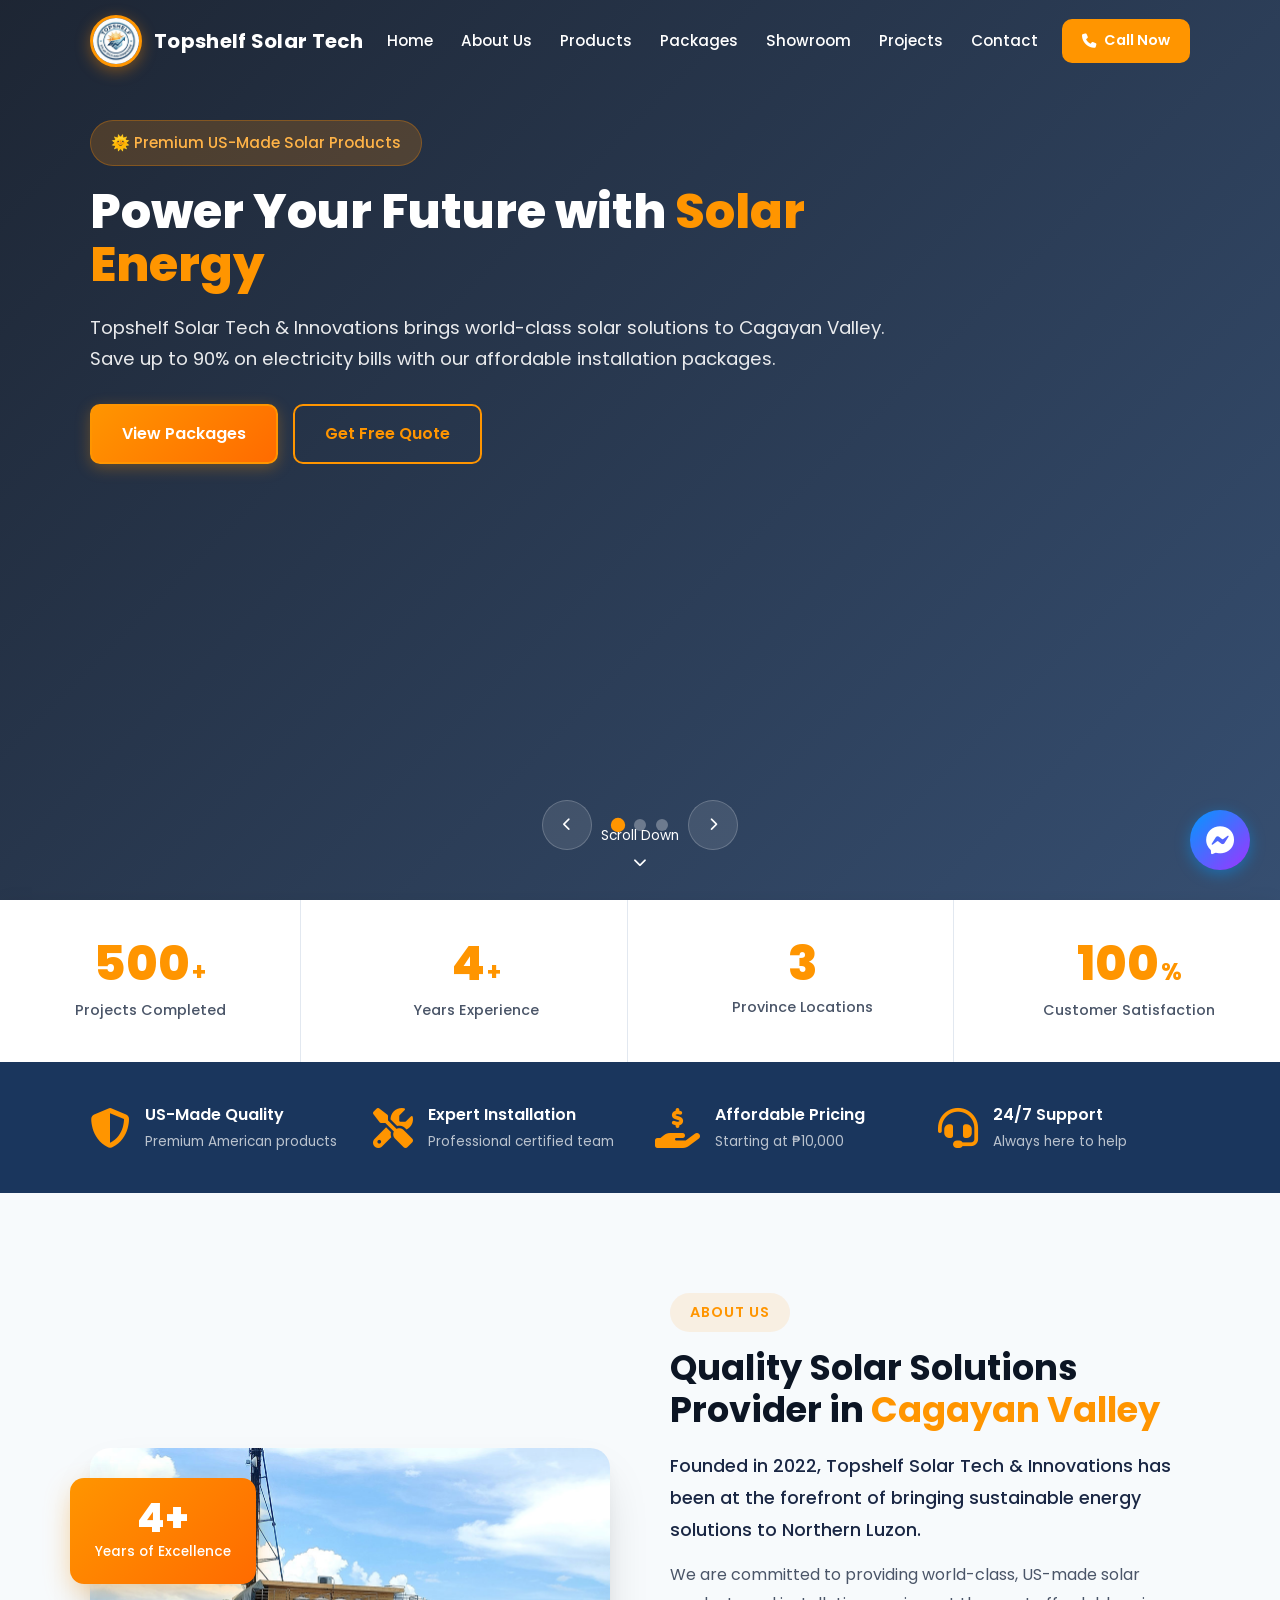
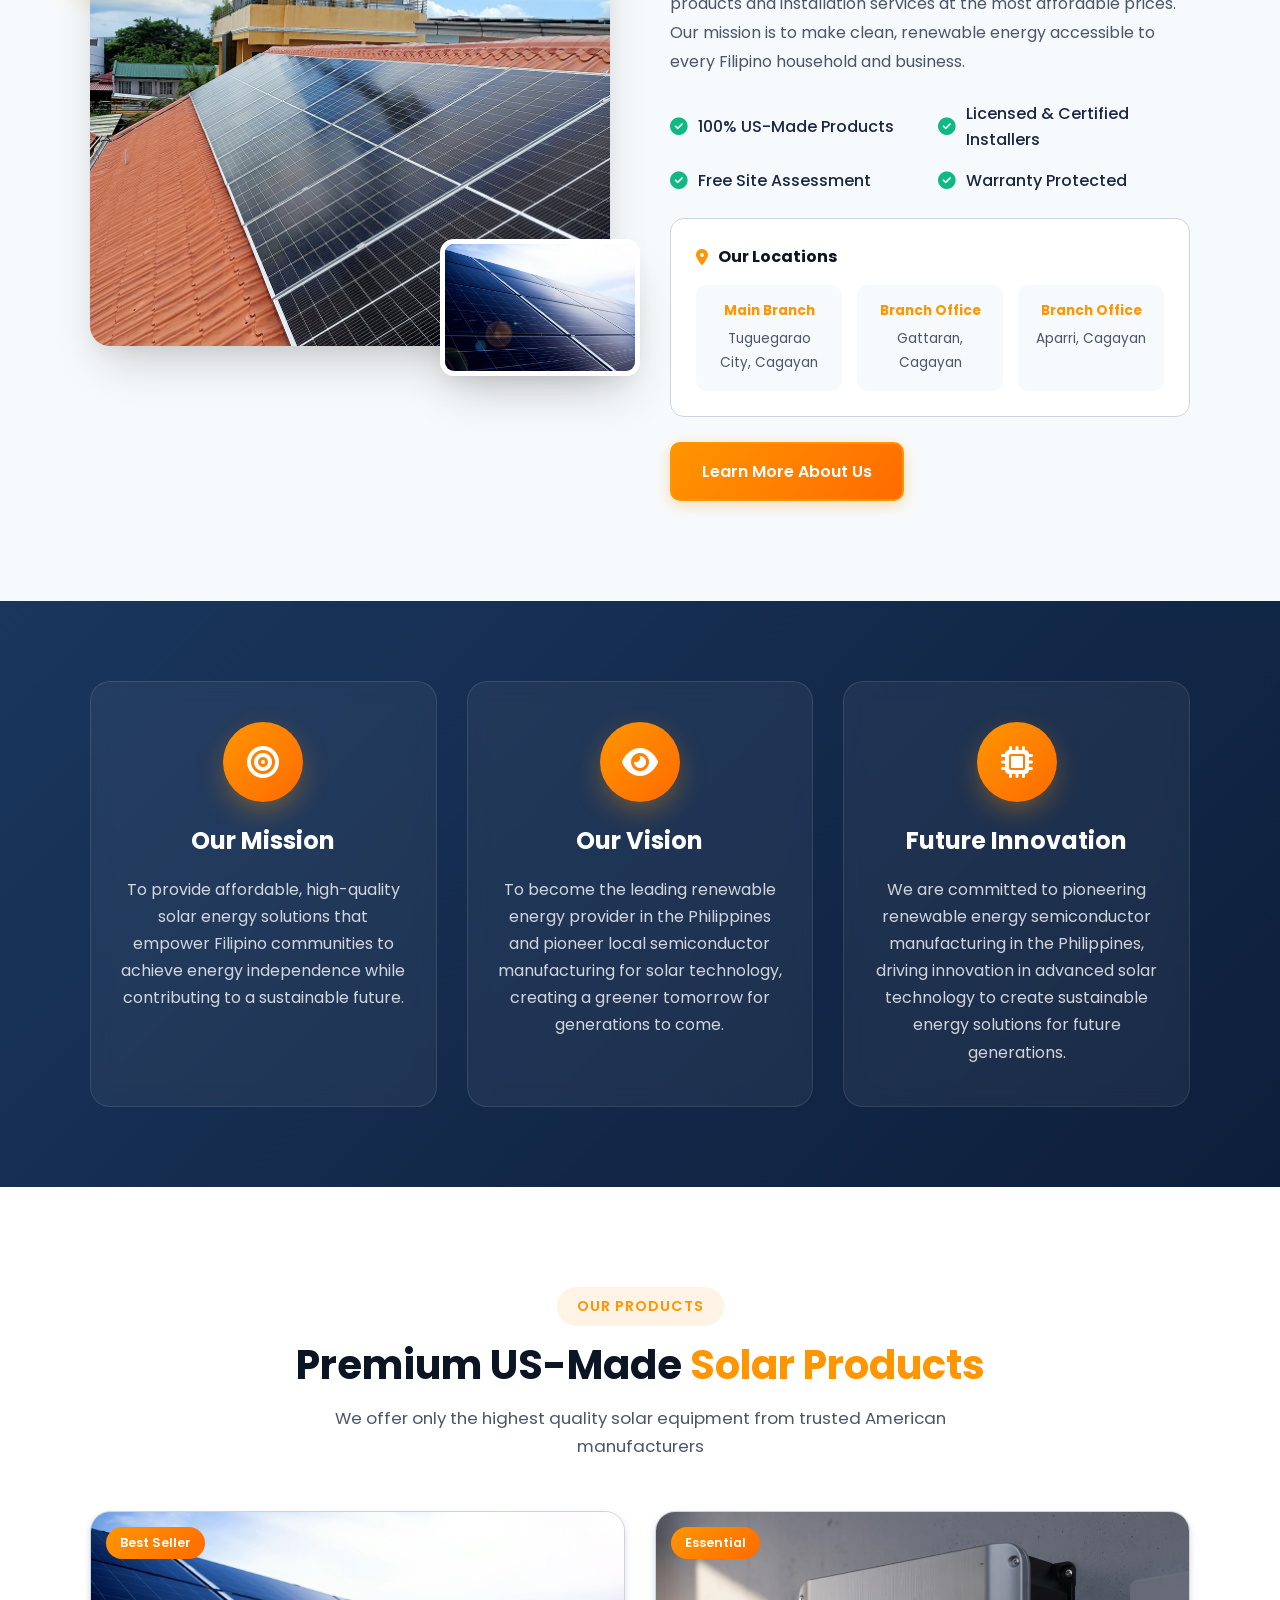
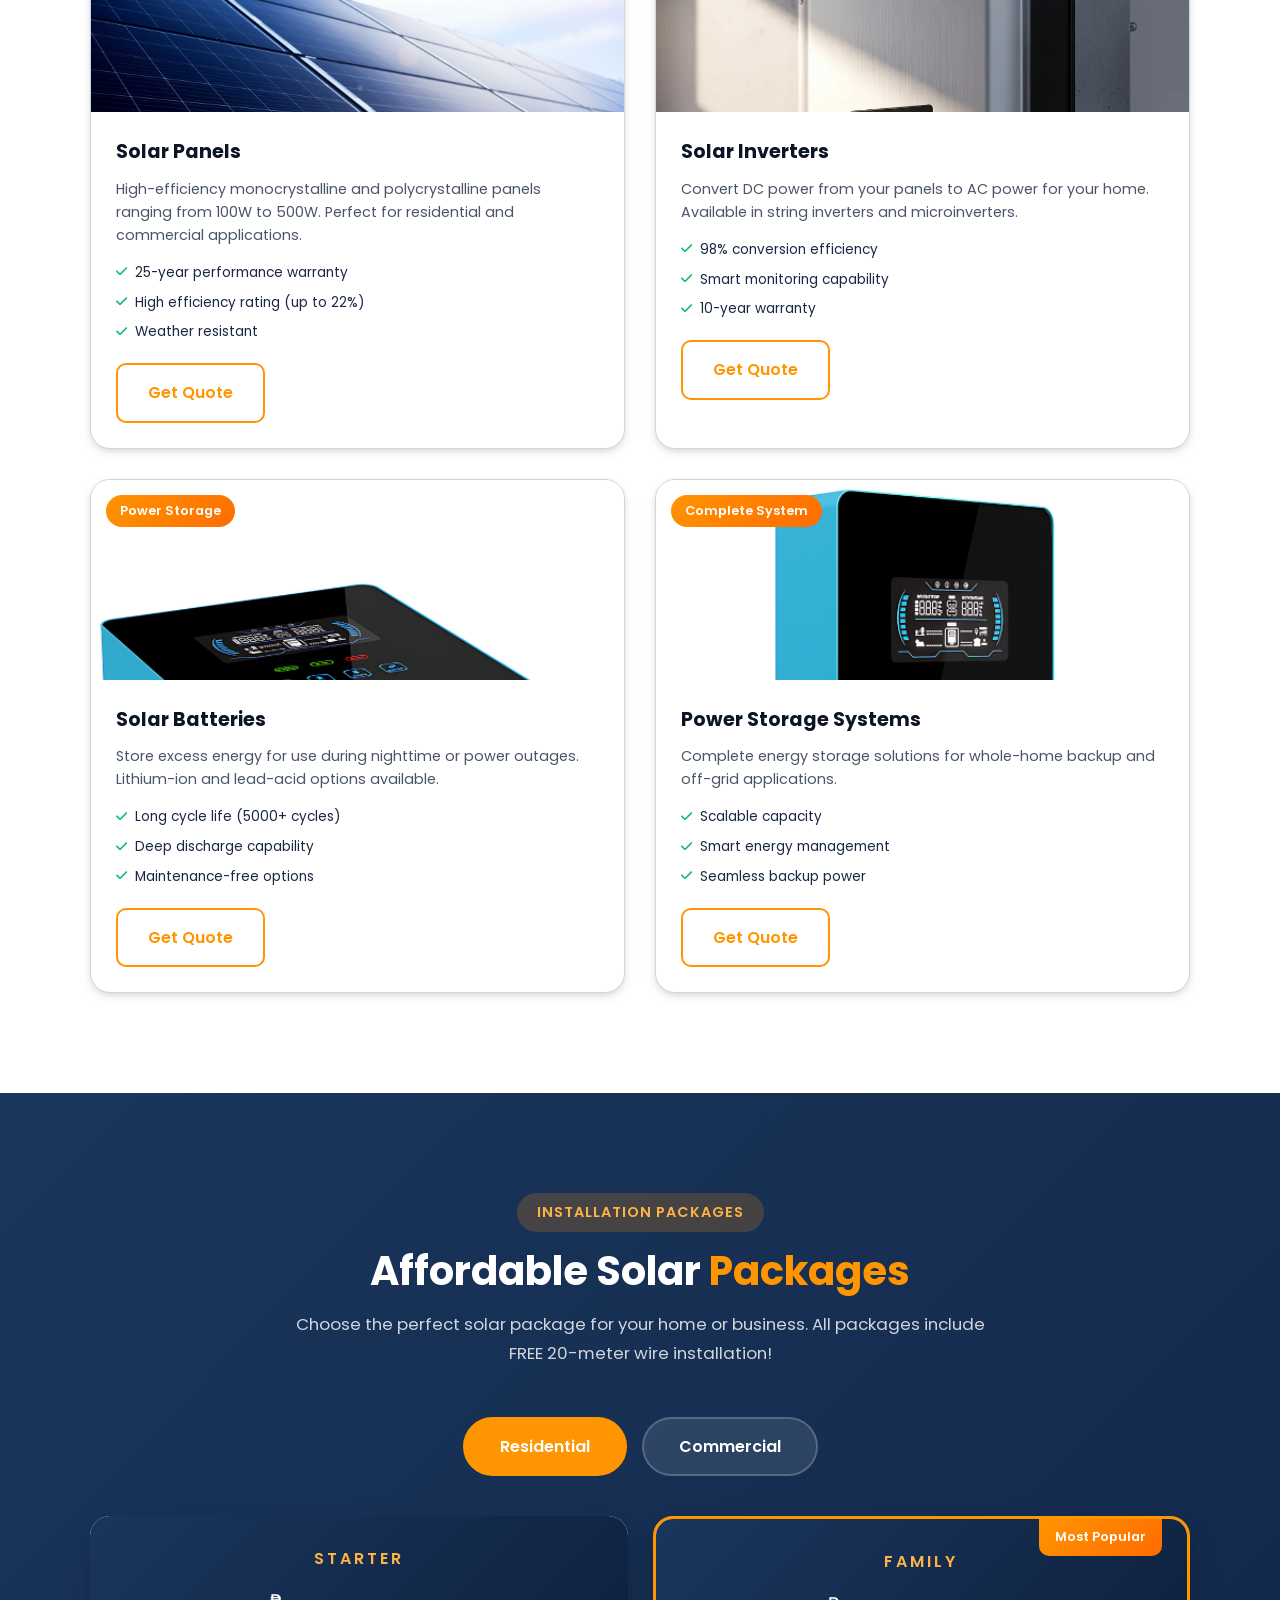
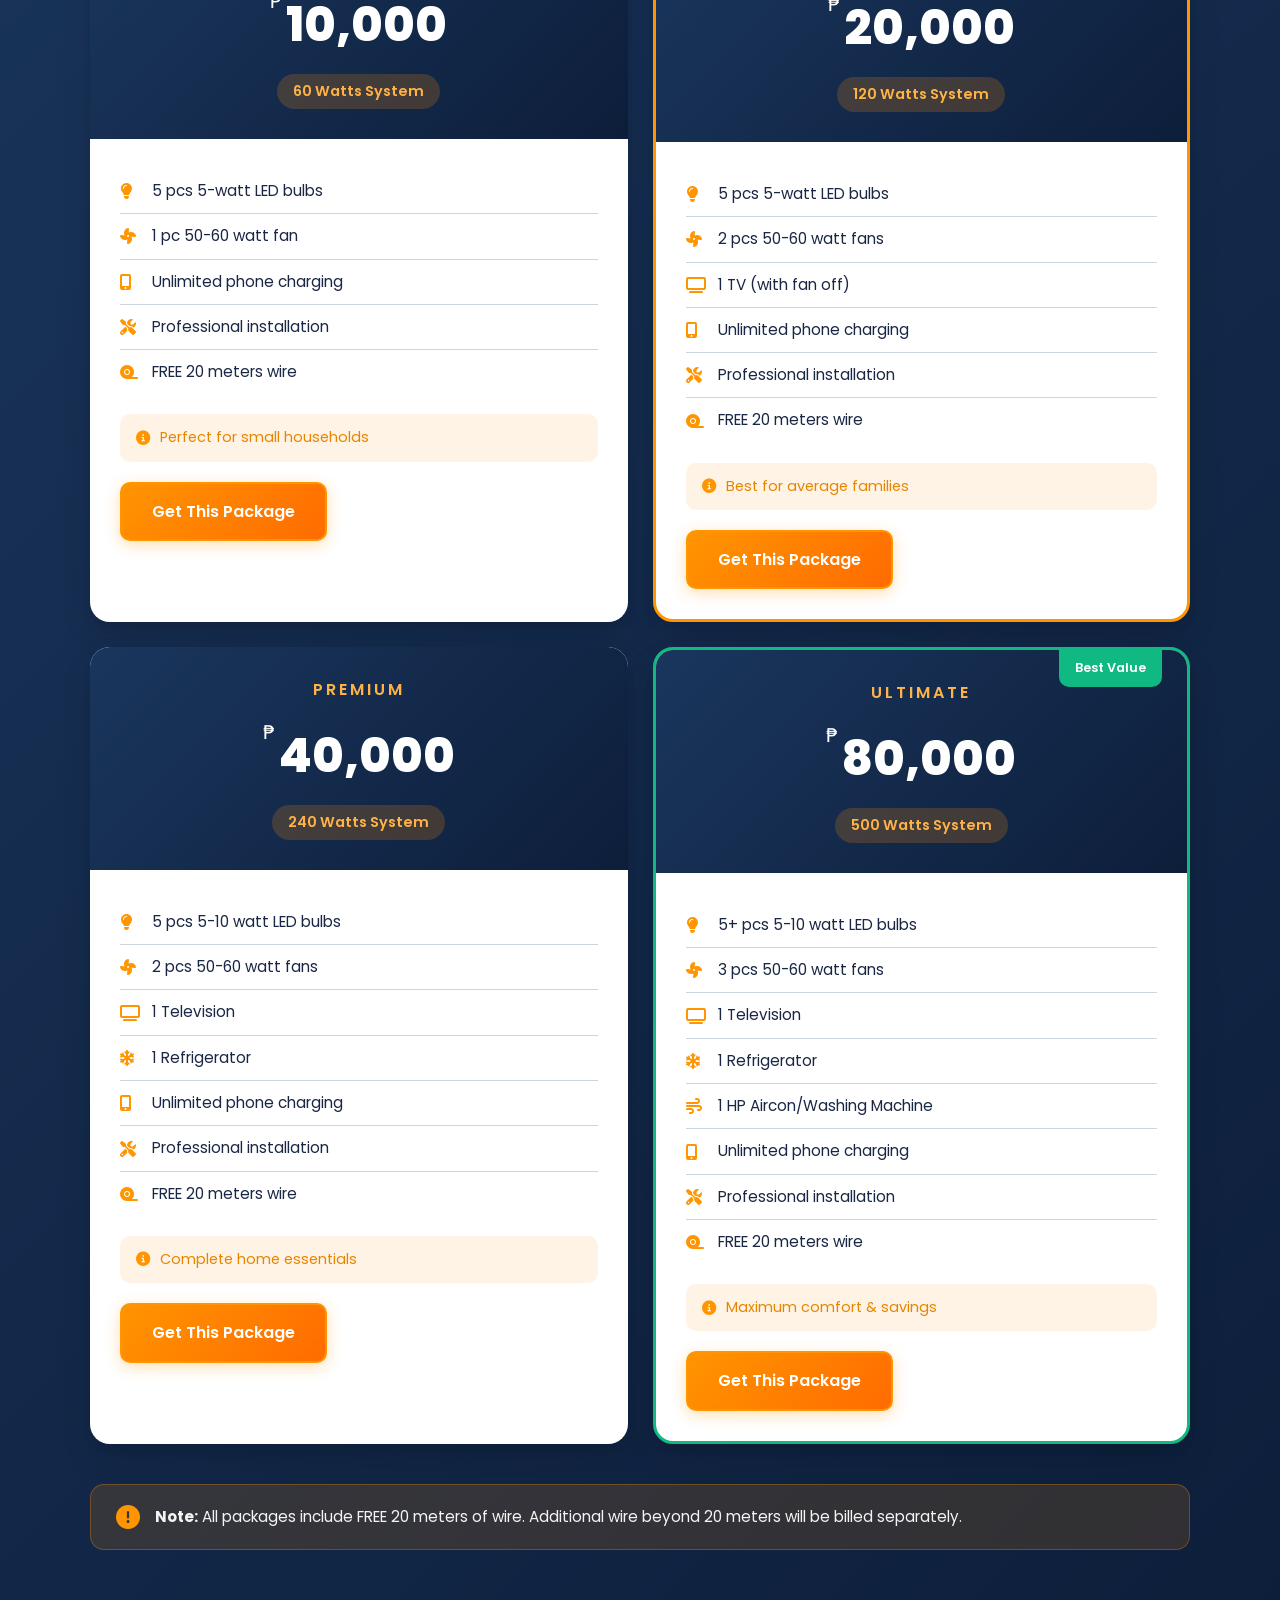
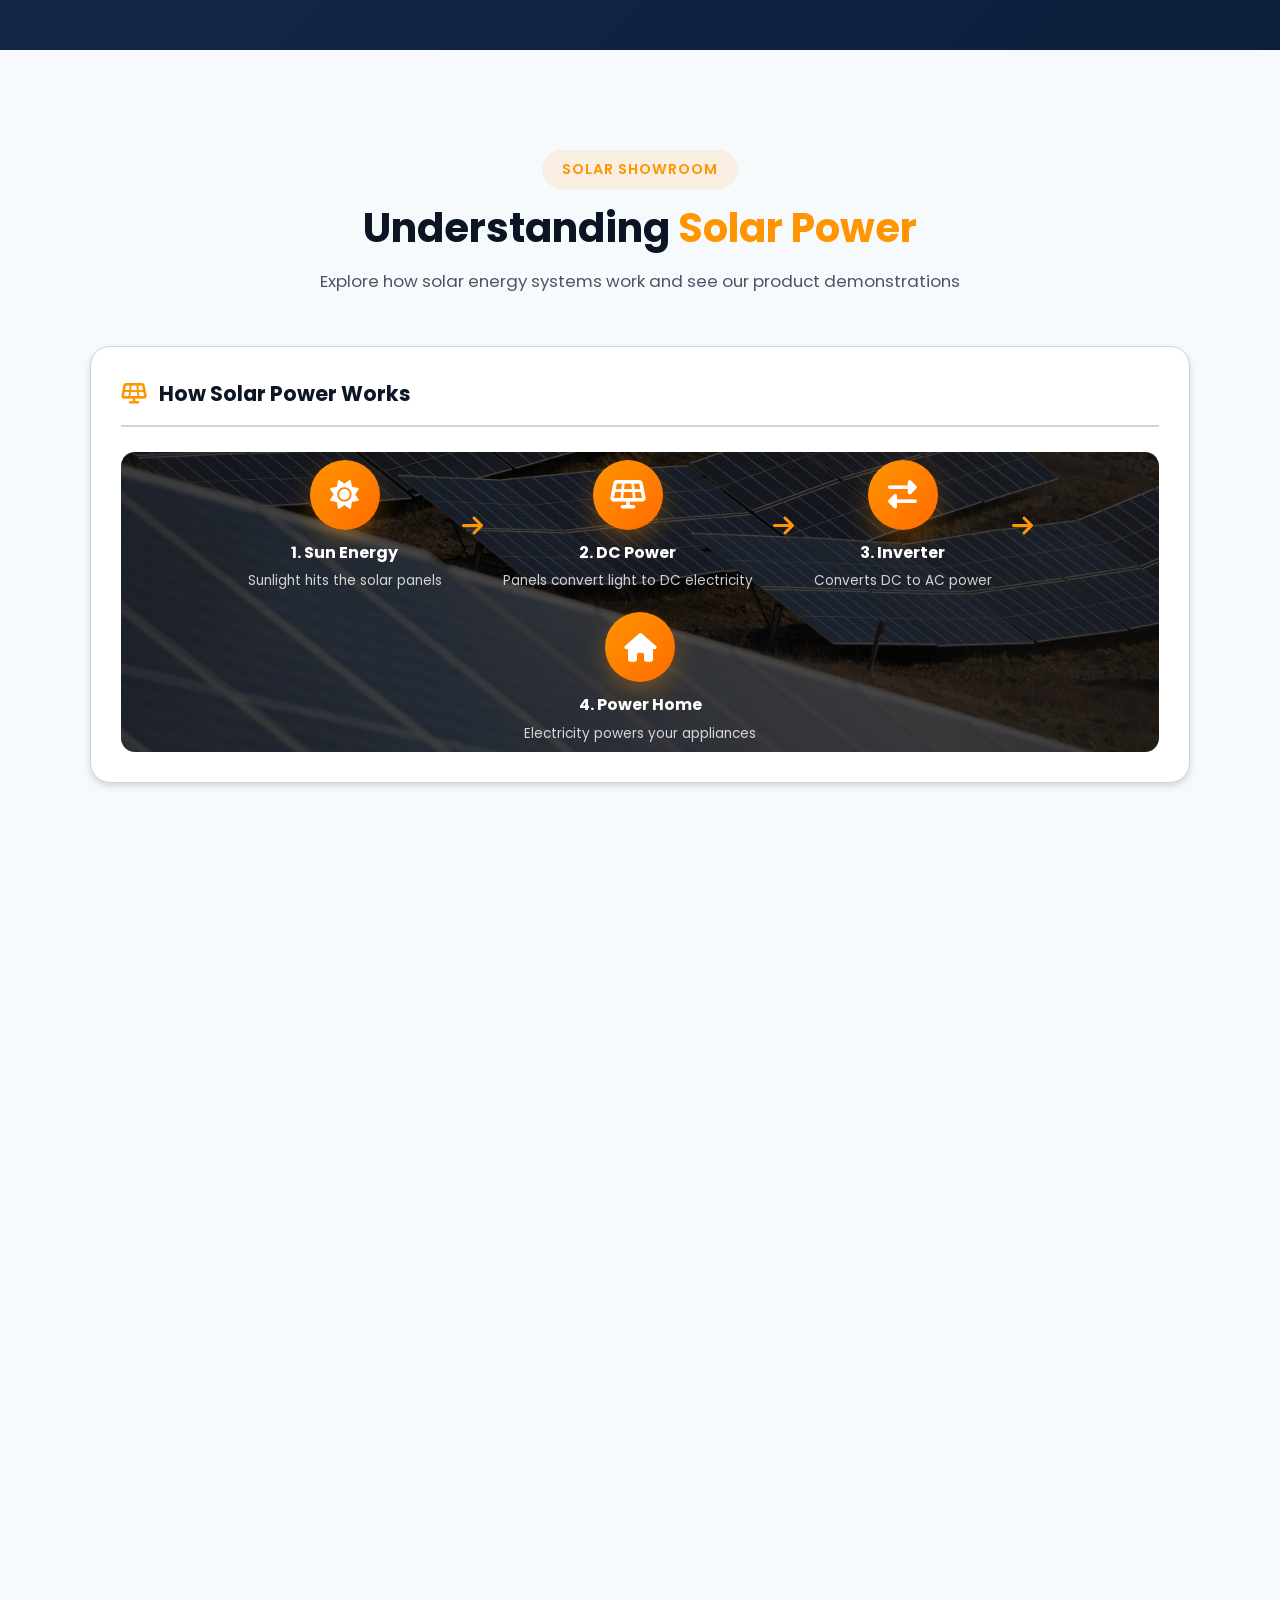
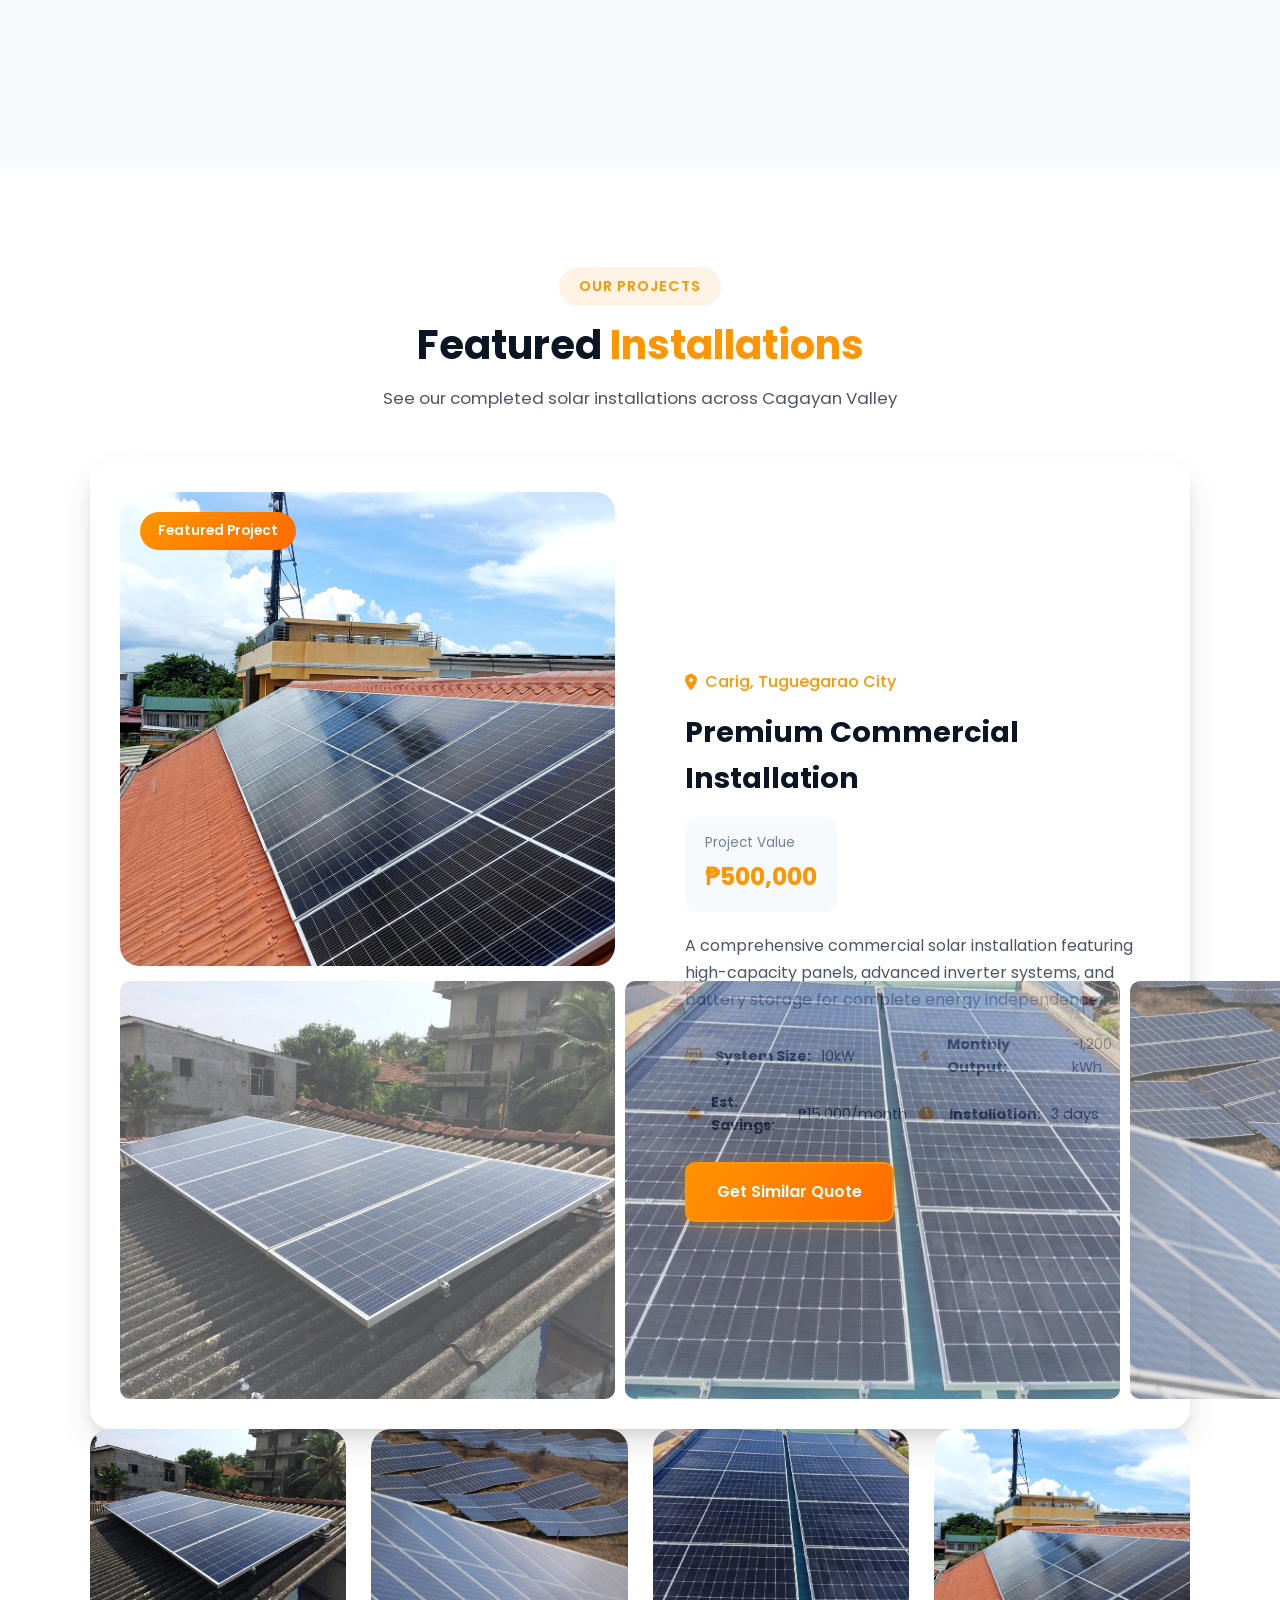
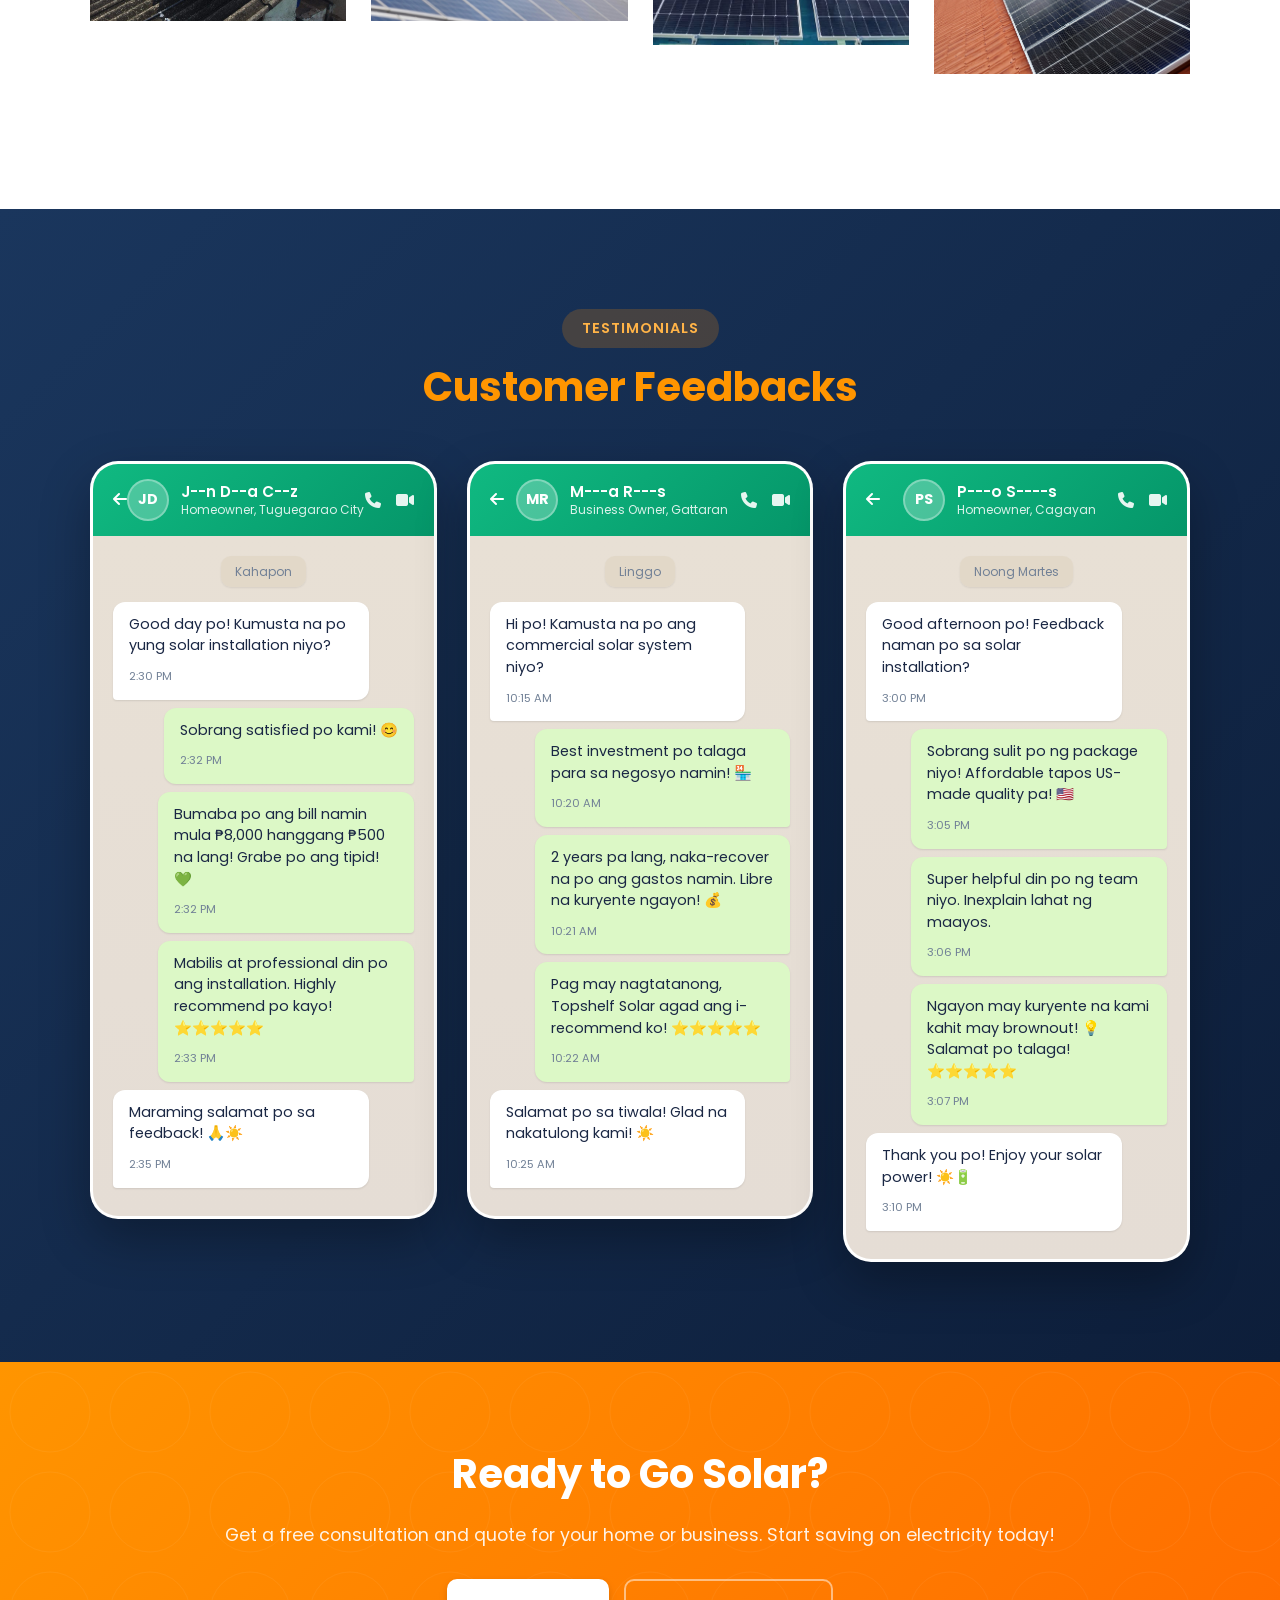
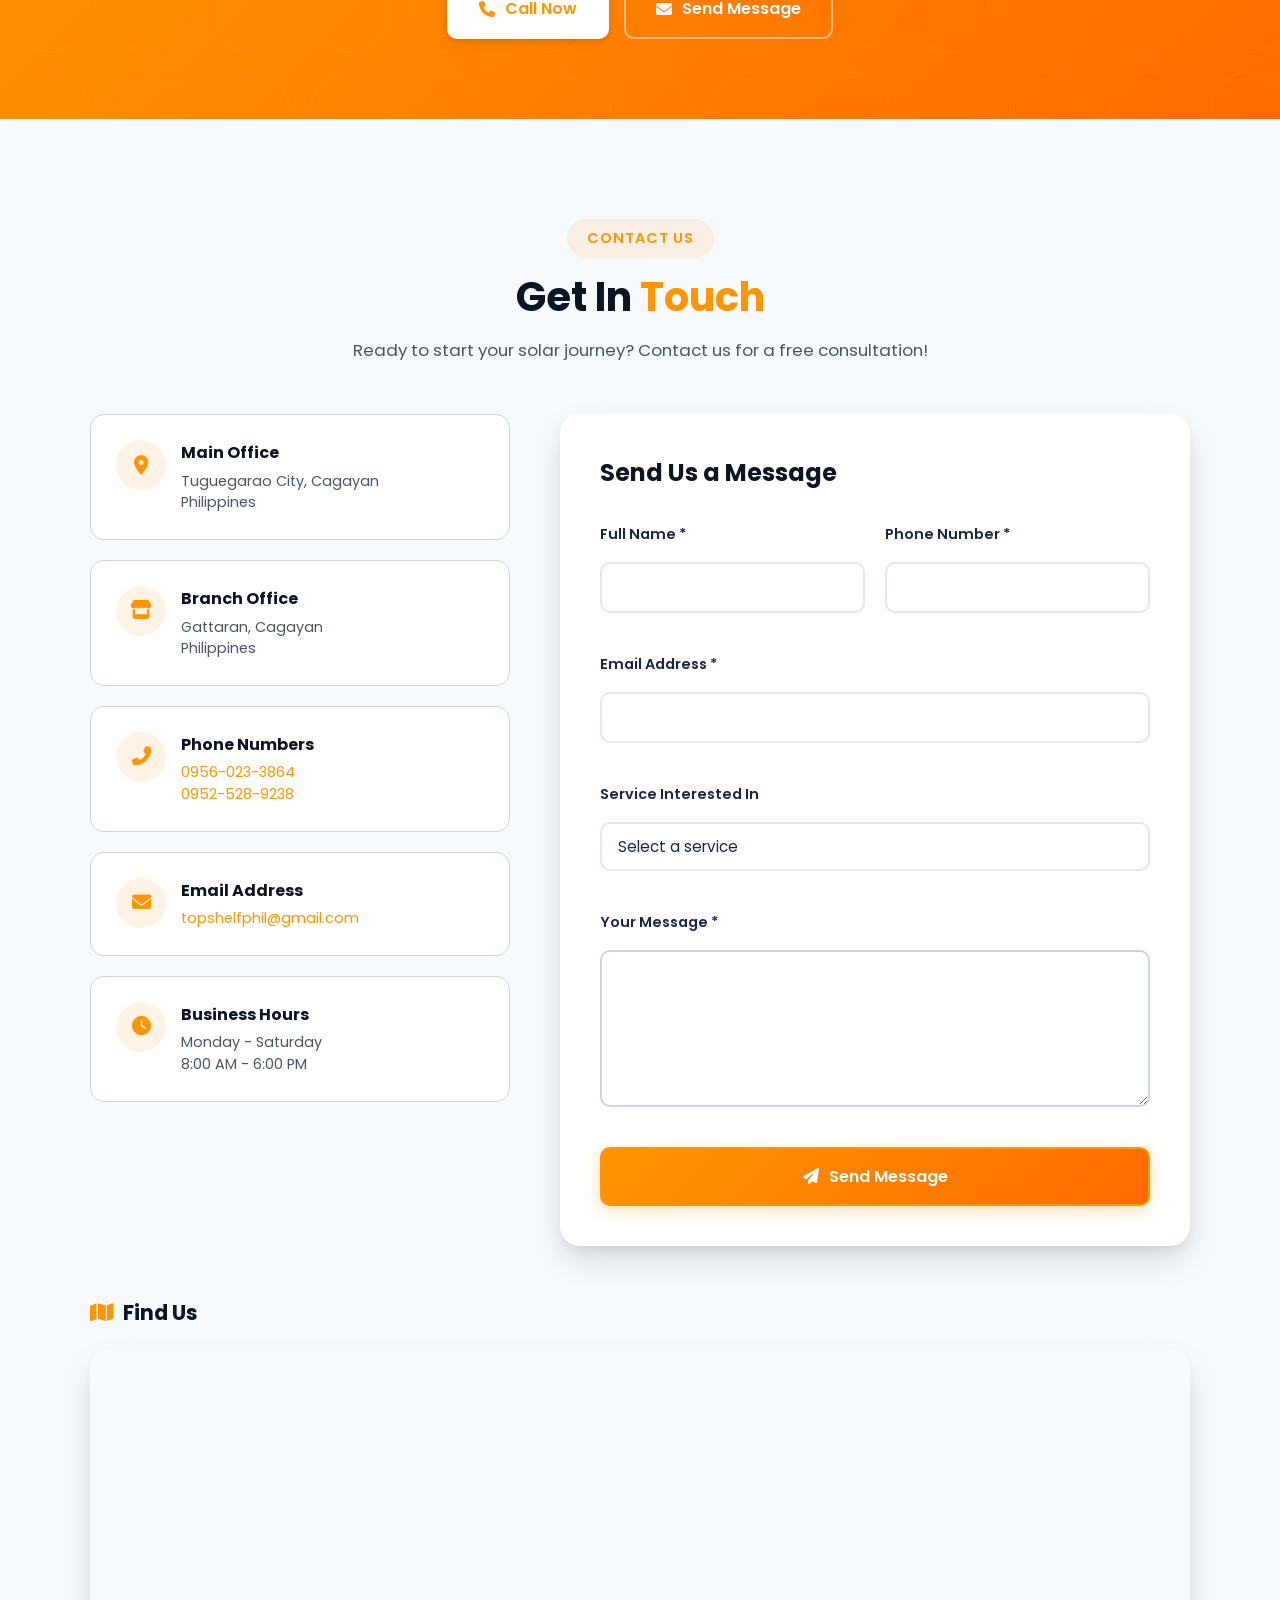
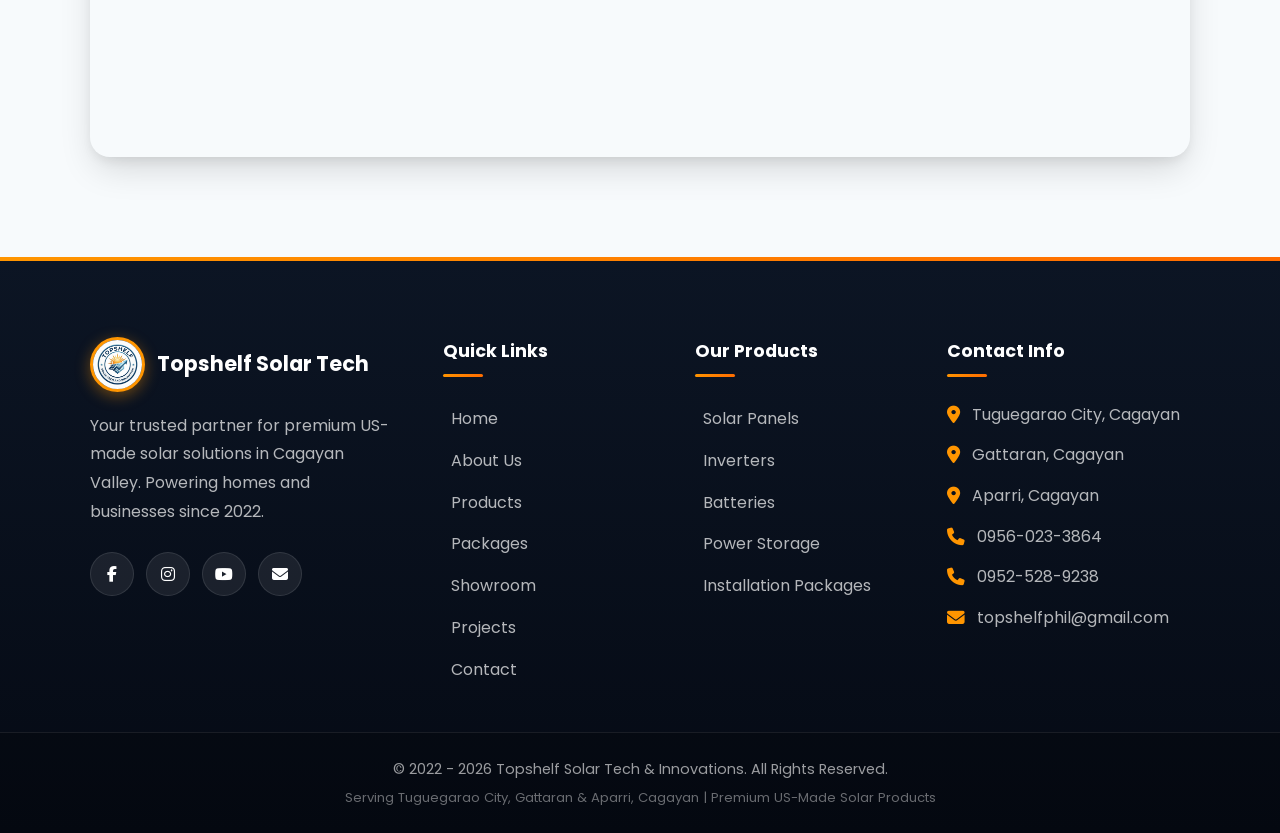
==== commit 8a9242b9: "Separate hero stats into standalone section, Messenger float on all pages, add Bakit Solar ROI secti" ====
--- a/index.html
+++ b/index.html
@@ -69,27 +69,6 @@
                             <a href="packages.html" class="btn btn-primary">View Packages</a>
                             <a href="contact.html" class="btn btn-outline">Get Free Quote</a>
                         </div>
-                        <div class="hero-stats">
-                            <div class="stat">
-                                <div class="stat-value"><span class="stat-number" data-count="500">500</span><span class="stat-suffix">+</span></div>
-                                <span class="stat-label">Projects Completed</span>
-                            </div>
-                            <div class="stat-divider"></div>
-                            <div class="stat">
-                                <div class="stat-value"><span class="stat-number" data-count="4">4</span><span class="stat-suffix">+</span></div>
-                                <span class="stat-label">Years Experience</span>
-                            </div>
-                            <div class="stat-divider"></div>
-                            <div class="stat">
-                                <div class="stat-value"><span class="stat-number" data-count="3">3</span></div>
-                                <span class="stat-label">Province Locations</span>
-                            </div>
-                            <div class="stat-divider"></div>
-                            <div class="stat">
-                                <div class="stat-value"><span class="stat-number" data-count="100">100</span><span class="stat-suffix">%</span></div>
-                                <span class="stat-label">Customer Satisfaction</span>
-                            </div>
-                        </div>
                     </div>
                 </div>
             </div>
@@ -132,6 +111,28 @@
                 <span>Scroll Down</span>
                 <i class="fas fa-chevron-down"></i>
             </a>
+        </div>
+    </section>
+
+    <!-- Stats Bar -->
+    <section class="stats-bar">
+        <div class="stats-grid">
+            <div class="stat">
+                <div class="stat-value"><span class="stat-number" data-count="500">500</span><span class="stat-suffix">+</span></div>
+                <span class="stat-label">Projects Completed</span>
+            </div>
+            <div class="stat">
+                <div class="stat-value"><span class="stat-number" data-count="4">4</span><span class="stat-suffix">+</span></div>
+                <span class="stat-label">Years Experience</span>
+            </div>
+            <div class="stat">
+                <div class="stat-value"><span class="stat-number" data-count="3">3</span></div>
+                <span class="stat-label">Province Locations</span>
+            </div>
+            <div class="stat">
+                <div class="stat-value"><span class="stat-number" data-count="100">100</span><span class="stat-suffix">%</span></div>
+                <span class="stat-label">Customer Satisfaction</span>
+            </div>
         </div>
     </section>
 
@@ -1121,8 +1122,8 @@
     </button>
 
     <!-- WhatsApp Float -->
-    <a href="https://wa.me/639560233864" class="whatsapp-float" target="_blank" rel="noopener" aria-label="Chat with us on WhatsApp" title="Chat on WhatsApp">
-        <i class="fab fa-whatsapp"></i>
+    <a href="https://m.me/topshelfsolar" class="whatsapp-float" target="_blank" rel="noopener" aria-label="Chat with us on Messenger" title="Chat on Messenger">
+        <i class="fab fa-facebook-messenger"></i>
     </a>
 
     <script src="js/main.js"></script>
--- a/css/style.css
+++ b/css/style.css
@@ -635,7 +635,7 @@
     position: relative;
     z-index: 2;
     max-width: 800px;
-    padding: 120px 0 80px;
+    padding: 120px 0 50px;
 }
 
 .hero-badge {
@@ -669,7 +669,7 @@
     display: flex;
     gap: 15px;
     flex-wrap: wrap;
-    margin-bottom: 50px;
+    margin-bottom: 20px;
 }
 
 .hero-stats {
@@ -704,8 +704,9 @@
 
 .stat-label {
     font-size: 0.85rem;
-    color: rgba(255, 255, 255, 0.8);
+    color: var(--text-light);
     margin-top: 5px;
+    display: block;
 }
 
 .stat-divider {
@@ -716,7 +717,7 @@
 
 .slider-controls {
     position: absolute;
-    bottom: 100px;
+    bottom: 50px;
     left: 50%;
     transform: translateX(-50%);
     display: flex;
@@ -822,6 +823,56 @@
 .feature-item p {
     font-size: 0.85rem;
     color: rgba(255, 255, 255, 0.7);
+}
+
+/* ==========================================
+   STATS BAR (Below Hero)
+   ========================================== */
+.stats-bar {
+    background: var(--white);
+    position: relative;
+    z-index: 5;
+    box-shadow: 0 4px 20px rgba(0, 0, 0, 0.08);
+}
+
+.stats-grid {
+    display: grid;
+    grid-template-columns: repeat(4, 1fr);
+}
+
+.stats-bar .stat {
+    padding: 40px 20px;
+    text-align: center;
+    border-right: 1px solid var(--light-gray);
+    transition: var(--transition);
+}
+
+.stats-bar .stat:last-child {
+    border-right: none;
+}
+
+.stats-bar .stat:hover {
+    background: var(--off-white);
+}
+
+.stats-bar .stat-number {
+    font-size: 3rem;
+    font-weight: 800;
+    color: var(--primary-color);
+    line-height: 1;
+}
+
+.stats-bar .stat-suffix {
+    font-size: 1.5rem;
+    font-weight: 700;
+    color: var(--primary-color);
+}
+
+.stats-bar .stat-label {
+    font-size: 0.9rem;
+    color: var(--text-light);
+    font-weight: 500;
+    margin-top: 8px;
 }
 
 /* ==========================================
@@ -4167,21 +4218,21 @@
     right: 30px;
     width: 60px;
     height: 60px;
-    background: #25d366;
+    background: linear-gradient(135deg, #0099ff, #a033ff);
     color: var(--white);
     border-radius: 50%;
     display: flex;
     align-items: center;
     justify-content: center;
     font-size: 1.8rem;
-    box-shadow: 0 4px 15px rgba(37, 211, 102, 0.4);
+    box-shadow: 0 4px 15px rgba(0, 153, 255, 0.45);
     z-index: 990;
     transition: var(--transition);
 }
 
 .whatsapp-float:hover {
     transform: scale(1.1);
-    box-shadow: 0 6px 20px rgba(37, 211, 102, 0.5);
+    box-shadow: 0 6px 20px rgba(0, 153, 255, 0.6);
 }
 
 /* ==========================================
@@ -4190,6 +4241,497 @@
 .power-generation-section {
     padding: 80px 0;
     background: var(--white);
+}
+
+/* ==========================================
+   SHOWROOM ECONOMICS SECTIONS (Bakit Solar?)
+   ========================================== */
+.bakit-solar-section {
+    padding: 80px 0;
+    background: linear-gradient(135deg, var(--secondary-dark) 0%, var(--secondary-color) 100%);
+    position: relative;
+    overflow: hidden;
+}
+
+.bakit-solar-section::before {
+    content: '';
+    position: absolute;
+    top: -50%;
+    right: -10%;
+    width: 600px;
+    height: 600px;
+    background: radial-gradient(circle, rgba(255, 149, 0, 0.08) 0%, transparent 70%);
+    pointer-events: none;
+}
+
+.bakit-hero-content {
+    text-align: center;
+    max-width: 800px;
+    margin: 0 auto 60px;
+    color: var(--white);
+}
+
+.bakit-hero-content .section-tag {
+    background: rgba(255, 149, 0, 0.2);
+    color: var(--primary-light);
+    border: 1px solid rgba(255, 149, 0, 0.3);
+}
+
+.bakit-hero-content h2 {
+    font-size: 2.4rem;
+    font-weight: 800;
+    color: var(--white);
+    margin: 15px 0;
+    line-height: 1.2;
+}
+
+.bakit-hero-content .lead {
+    font-size: 1.15rem;
+    color: rgba(255,255,255,0.85);
+    line-height: 1.7;
+}
+
+.bakit-pillars {
+    display: grid;
+    grid-template-columns: repeat(3, 1fr);
+    gap: 25px;
+    margin-top: 20px;
+}
+
+.pillar-card {
+    background: rgba(255,255,255,0.07);
+    border: 1px solid rgba(255,255,255,0.12);
+    border-radius: var(--radius-xl);
+    padding: 30px 25px;
+    text-align: center;
+    transition: var(--transition);
+}
+
+.pillar-card:hover {
+    background: rgba(255,255,255,0.12);
+    transform: translateY(-5px);
+}
+
+.pillar-icon {
+    width: 60px;
+    height: 60px;
+    background: var(--gradient-primary);
+    border-radius: 50%;
+    display: flex;
+    align-items: center;
+    justify-content: center;
+    margin: 0 auto 15px;
+    font-size: 1.5rem;
+    color: var(--white);
+}
+
+.pillar-card h4 {
+    color: var(--white);
+    font-size: 1.05rem;
+    font-weight: 700;
+    margin-bottom: 8px;
+}
+
+.pillar-card p {
+    color: rgba(255,255,255,0.75);
+    font-size: 0.9rem;
+    line-height: 1.5;
+}
+
+.pillar-highlight {
+    display: block;
+    font-size: 1.6rem;
+    font-weight: 800;
+    color: var(--primary-color);
+    margin-top: 10px;
+}
+
+/* Savings Analysis */
+.savings-analysis-section {
+    padding: 80px 0;
+    background: var(--white);
+}
+
+.savings-table-wrap {
+    overflow-x: auto;
+    border-radius: var(--radius-lg);
+    box-shadow: var(--shadow-md);
+    margin-top: 40px;
+}
+
+.savings-table {
+    width: 100%;
+    border-collapse: collapse;
+    font-size: 0.95rem;
+}
+
+.savings-table th {
+    background: var(--gradient-secondary);
+    color: var(--white);
+    padding: 16px 20px;
+    text-align: left;
+    font-weight: 600;
+    white-space: nowrap;
+}
+
+.savings-table th:first-child { border-radius: var(--radius-lg) 0 0 0; }
+.savings-table th:last-child { border-radius: 0 var(--radius-lg) 0 0; }
+
+.savings-table td {
+    padding: 14px 20px;
+    border-bottom: 1px solid var(--light-gray);
+    vertical-align: middle;
+}
+
+.savings-table tr:last-child td {
+    border-bottom: none;
+}
+
+.savings-table tr:nth-child(even) td {
+    background: var(--off-white);
+}
+
+.savings-table .highlight-row td {
+    background: rgba(255, 149, 0, 0.08);
+    font-weight: 600;
+}
+
+.savings-table .savings-amount {
+    color: var(--accent-color);
+    font-weight: 700;
+}
+
+.savings-table .package-badge {
+    display: inline-block;
+    background: var(--gradient-primary);
+    color: var(--white);
+    padding: 4px 12px;
+    border-radius: 20px;
+    font-size: 0.8rem;
+    font-weight: 600;
+}
+
+.roi-years {
+    display: inline-block;
+    background: rgba(16, 185, 129, 0.12);
+    color: var(--accent-dark);
+    padding: 3px 10px;
+    border-radius: 12px;
+    font-size: 0.85rem;
+    font-weight: 600;
+}
+
+/* Appliance Energy Section */
+.appliance-section {
+    padding: 80px 0;
+    background: var(--off-white);
+}
+
+.appliance-grid {
+    display: grid;
+    grid-template-columns: 1fr 1fr;
+    gap: 40px;
+    align-items: start;
+    margin-top: 40px;
+}
+
+.appliance-table-wrap {
+    overflow-x: auto;
+    border-radius: var(--radius-lg);
+    box-shadow: var(--shadow-md);
+}
+
+.appliance-table {
+    width: 100%;
+    border-collapse: collapse;
+    font-size: 0.88rem;
+}
+
+.appliance-table th {
+    background: var(--secondary-color);
+    color: var(--white);
+    padding: 12px 15px;
+    text-align: left;
+    font-weight: 600;
+}
+
+.appliance-table td {
+    padding: 11px 15px;
+    border-bottom: 1px solid var(--light-gray);
+}
+
+.appliance-table tr:last-child td { border-bottom: none; }
+
+.appliance-table tr:nth-child(even) td {
+    background: rgba(255,255,255,0.7);
+}
+
+.cost-high { color: #e53e3e; font-weight: 600; }
+.cost-medium { color: #dd6b20; font-weight: 600; }
+.cost-low { color: var(--accent-dark); font-weight: 600; }
+
+.topshelf-benefits-card {
+    background: var(--secondary-dark);
+    border-radius: var(--radius-xl);
+    padding: 35px 30px;
+    color: var(--white);
+}
+
+.topshelf-benefits-card h3 {
+    font-size: 1.3rem;
+    font-weight: 700;
+    color: var(--white);
+    margin-bottom: 20px;
+    display: flex;
+    align-items: center;
+    gap: 10px;
+}
+
+.topshelf-benefits-card h3 i {
+    color: var(--primary-color);
+}
+
+.benefit-list {
+    list-style: none;
+    display: flex;
+    flex-direction: column;
+    gap: 14px;
+}
+
+.benefit-list li {
+    display: flex;
+    align-items: flex-start;
+    gap: 12px;
+    font-size: 0.95rem;
+    color: rgba(255,255,255,0.88);
+    line-height: 1.4;
+}
+
+.benefit-list li i {
+    color: var(--primary-color);
+    font-size: 1rem;
+    margin-top: 2px;
+    flex-shrink: 0;
+}
+
+.benefit-list li strong {
+    color: var(--white);
+}
+
+/* ROI Calculator */
+.roi-calculator-section {
+    padding: 80px 0;
+    background: var(--white);
+}
+
+.roi-calc-layout {
+    display: grid;
+    grid-template-columns: 1fr 1fr;
+    gap: 40px;
+    margin-top: 40px;
+    align-items: start;
+}
+
+.roi-calc-inputs {
+    background: var(--off-white);
+    border-radius: var(--radius-xl);
+    padding: 35px 30px;
+    border: 1px solid var(--light-gray);
+}
+
+.roi-calc-inputs h3 {
+    font-size: 1.2rem;
+    font-weight: 700;
+    color: var(--text-color);
+    margin-bottom: 25px;
+    display: flex;
+    align-items: center;
+    gap: 10px;
+}
+
+.roi-calc-inputs h3 i { color: var(--primary-color); }
+
+.form-group {
+    margin-bottom: 20px;
+}
+
+.form-group label {
+    display: block;
+    font-size: 0.9rem;
+    font-weight: 600;
+    color: var(--text-color);
+    margin-bottom: 8px;
+}
+
+.form-group label span {
+    color: var(--text-muted);
+    font-weight: 400;
+}
+
+.form-group input, .form-group select {
+    width: 100%;
+    padding: 12px 16px;
+    border: 2px solid var(--light-gray);
+    border-radius: var(--radius);
+    font-family: var(--font-primary);
+    font-size: 0.95rem;
+    color: var(--text-color);
+    background: var(--white);
+    transition: var(--transition);
+    -webkit-appearance: none;
+    appearance: none;
+}
+
+.form-group input:focus, .form-group select:focus {
+    outline: none;
+    border-color: var(--primary-color);
+    box-shadow: 0 0 0 3px rgba(255, 149, 0, 0.15);
+}
+
+.calc-btn {
+    width: 100%;
+    padding: 16px;
+    background: var(--gradient-primary);
+    color: var(--white);
+    border: none;
+    border-radius: var(--radius-lg);
+    font-size: 1rem;
+    font-weight: 700;
+    cursor: pointer;
+    display: flex;
+    align-items: center;
+    justify-content: center;
+    gap: 10px;
+    transition: var(--transition);
+    margin-top: 10px;
+}
+
+.calc-btn:hover {
+    transform: translateY(-2px);
+    box-shadow: var(--shadow-orange);
+}
+
+.roi-calc-results {
+    background: var(--gradient-secondary);
+    border-radius: var(--radius-xl);
+    padding: 35px 30px;
+    color: var(--white);
+}
+
+.roi-calc-results h3 {
+    font-size: 1.2rem;
+    font-weight: 700;
+    color: var(--white);
+    margin-bottom: 25px;
+    display: flex;
+    align-items: center;
+    gap: 10px;
+}
+
+.roi-calc-results h3 i { color: var(--primary-color); }
+
+.result-empty {
+    text-align: center;
+    padding: 40px 20px;
+    color: rgba(255,255,255,0.5);
+}
+
+.result-empty i {
+    font-size: 3rem;
+    display: block;
+    margin-bottom: 15px;
+    color: rgba(255,255,255,0.2);
+}
+
+.roi-result-grid {
+    display: grid;
+    grid-template-columns: 1fr 1fr;
+    gap: 16px;
+    margin-bottom: 20px;
+}
+
+.roi-result-item {
+    background: rgba(255,255,255,0.08);
+    border-radius: var(--radius-lg);
+    padding: 18px 15px;
+    text-align: center;
+}
+
+.roi-result-item.full-width {
+    grid-column: 1 / -1;
+    background: rgba(255, 149, 0, 0.15);
+    border: 1px solid rgba(255, 149, 0, 0.3);
+}
+
+.roi-result-item .result-label {
+    font-size: 0.8rem;
+    color: rgba(255,255,255,0.65);
+    margin-bottom: 6px;
+    text-transform: uppercase;
+    letter-spacing: 0.5px;
+}
+
+.roi-result-item .result-value {
+    font-size: 1.5rem;
+    font-weight: 800;
+    color: var(--white);
+}
+
+.roi-result-item.full-width .result-value {
+    font-size: 2rem;
+    color: var(--primary-light);
+}
+
+.roi-year-breakdown {
+    background: rgba(255,255,255,0.06);
+    border-radius: var(--radius-lg);
+    padding: 15px;
+    margin-top: 5px;
+}
+
+.roi-year-breakdown h4 {
+    font-size: 0.9rem;
+    color: rgba(255,255,255,0.7);
+    margin-bottom: 12px;
+    text-transform: uppercase;
+    letter-spacing: 0.5px;
+}
+
+.year-bar-row {
+    display: flex;
+    align-items: center;
+    gap: 10px;
+    margin-bottom: 8px;
+    font-size: 0.85rem;
+}
+
+.year-bar-row .year-label {
+    width: 40px;
+    color: rgba(255,255,255,0.6);
+    flex-shrink: 0;
+}
+
+.year-bar-track {
+    flex: 1;
+    height: 8px;
+    background: rgba(255,255,255,0.1);
+    border-radius: 4px;
+    overflow: hidden;
+}
+
+.year-bar-fill {
+    height: 100%;
+    background: var(--gradient-primary);
+    border-radius: 4px;
+    transition: width 0.8s ease;
+}
+
+.year-bar-row .year-amount {
+    width: 80px;
+    text-align: right;
+    color: rgba(255,255,255,0.85);
+    font-weight: 600;
+    font-size: 0.82rem;
 }
 
 /* ==========================================
--- a/css/responsive.css
+++ b/css/responsive.css
@@ -3274,4 +3274,125 @@
         white-space: normal;
         word-break: break-word;
     }
+}
+
+/* ==========================================
+   STATS BAR RESPONSIVE
+   ========================================== */
+@media (max-width: 768px) {
+    .stats-grid {
+        grid-template-columns: repeat(2, 1fr);
+    }
+
+    .stats-bar .stat {
+        padding: 28px 15px;
+        border-right: 1px solid var(--light-gray);
+        border-bottom: 1px solid var(--light-gray);
+    }
+
+    .stats-bar .stat:nth-child(even) {
+        border-right: none;
+    }
+
+    .stats-bar .stat:nth-last-child(-n+2) {
+        border-bottom: none;
+    }
+
+    .stats-bar .stat-number {
+        font-size: 2.2rem;
+    }
+
+    .stats-bar .stat-suffix {
+        font-size: 1.2rem;
+    }
+}
+
+@media (max-width: 480px) {
+    .stats-bar .stat-number {
+        font-size: 1.8rem;
+    }
+
+    .stats-bar .stat {
+        padding: 20px 12px;
+    }
+}
+
+/* ==========================================
+   SHOWROOM ECONOMICS RESPONSIVE
+   ========================================== */
+@media (max-width: 992px) {
+    .bakit-pillars {
+        grid-template-columns: 1fr;
+        gap: 20px;
+        max-width: 500px;
+        margin: 20px auto 0;
+    }
+
+    .appliance-grid {
+        grid-template-columns: 1fr;
+    }
+
+    .roi-calc-layout {
+        grid-template-columns: 1fr;
+    }
+}
+
+@media (max-width: 768px) {
+    .bakit-hero-content h2 {
+        font-size: 1.65rem;
+    }
+
+    .pillar-highlight {
+        font-size: 1.3rem;
+    }
+
+    .savings-table th,
+    .savings-table td {
+        padding: 10px 12px;
+        font-size: 0.85rem;
+    }
+
+    .roi-result-grid {
+        grid-template-columns: 1fr 1fr;
+    }
+
+    .roi-calc-results {
+        padding: 25px 20px;
+    }
+
+    .roi-calc-inputs {
+        padding: 25px 20px;
+    }
+}
+
+@media (max-width: 576px) {
+    .roi-result-grid {
+        grid-template-columns: 1fr;
+    }
+
+    .roi-result-item.full-width {
+        grid-column: 1;
+    }
+
+    .savings-table-wrap {
+        border-radius: var(--radius);
+    }
+
+    .year-bar-row .year-amount {
+        font-size: 0.76rem;
+        width: 68px;
+    }
+}
+
+/* ==========================================
+   MESSENGER FLOAT RESPONSIVE
+   ========================================== */
+@media (max-width: 576px) {
+    .whatsapp-float {
+        width: 52px;
+        height: 52px;
+        font-size: 1.5rem;
+        bottom: 20px;
+        right: 20px;
+    }
 }
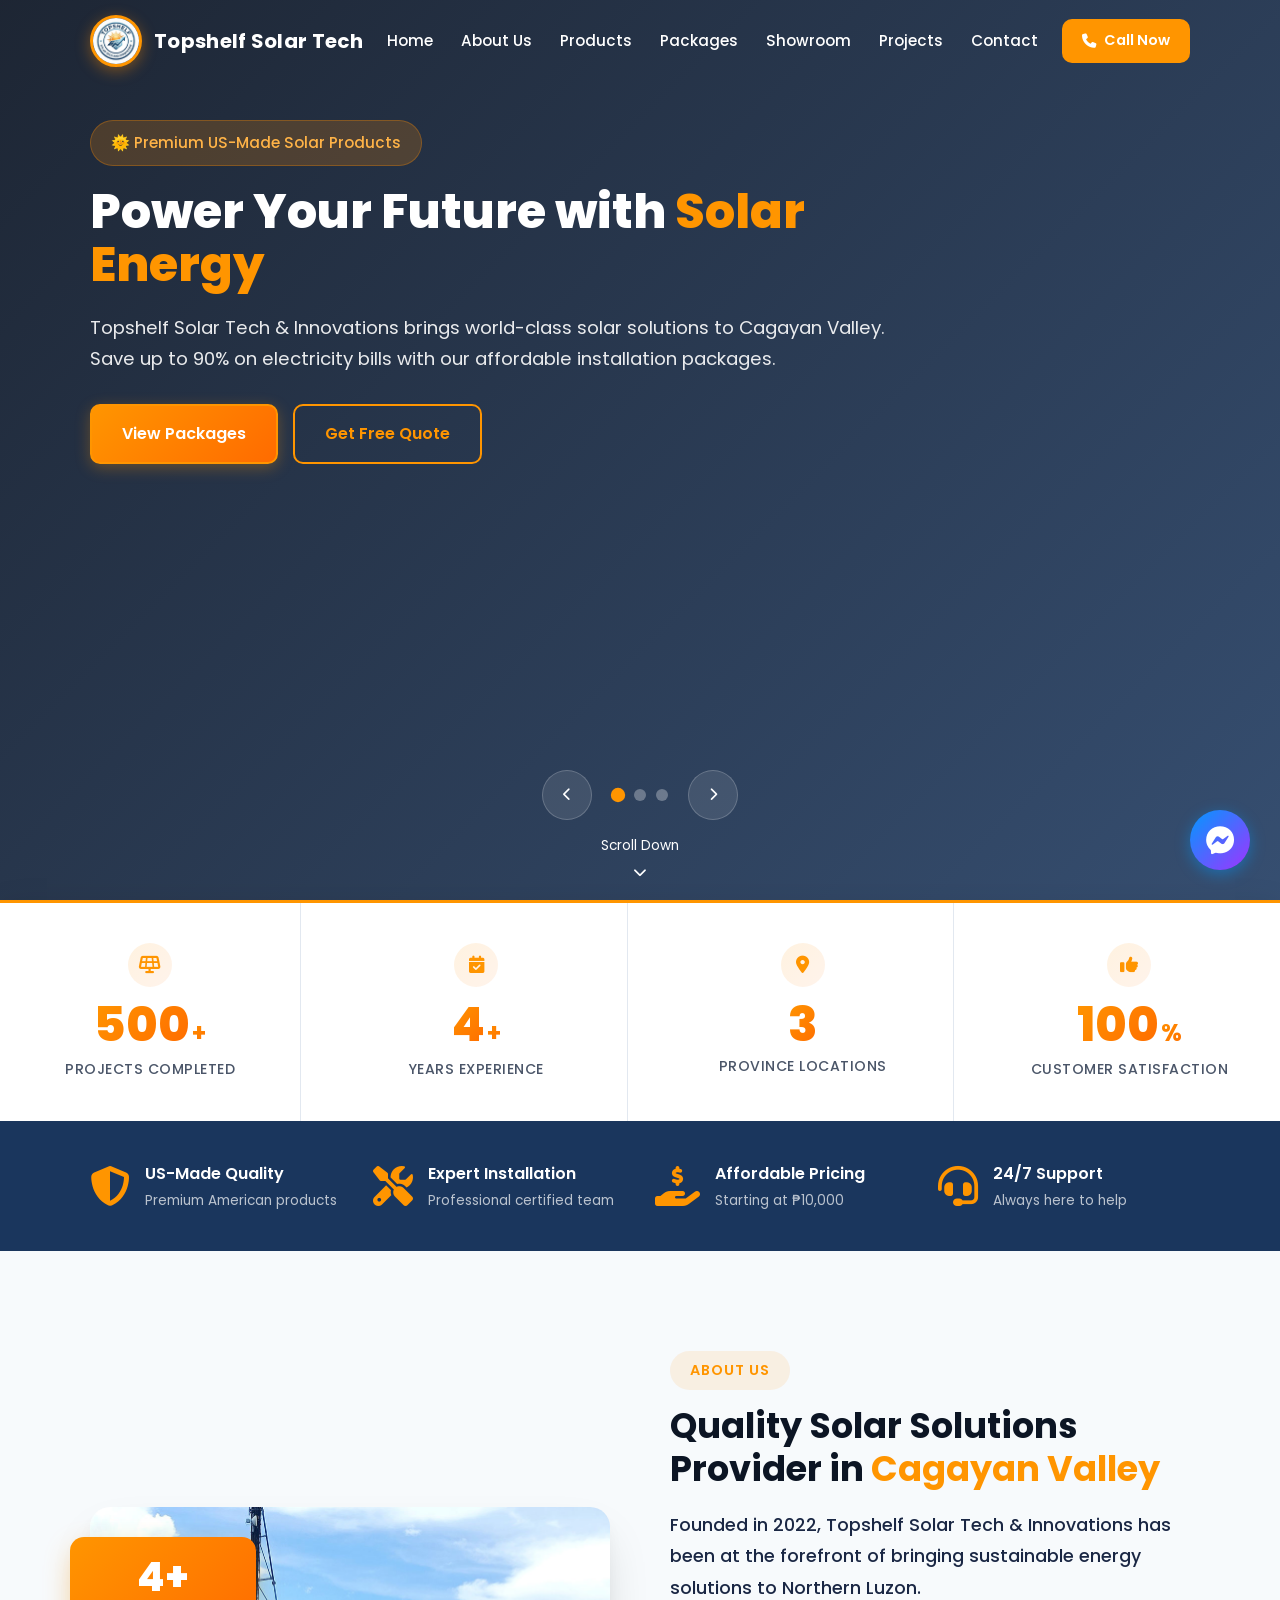
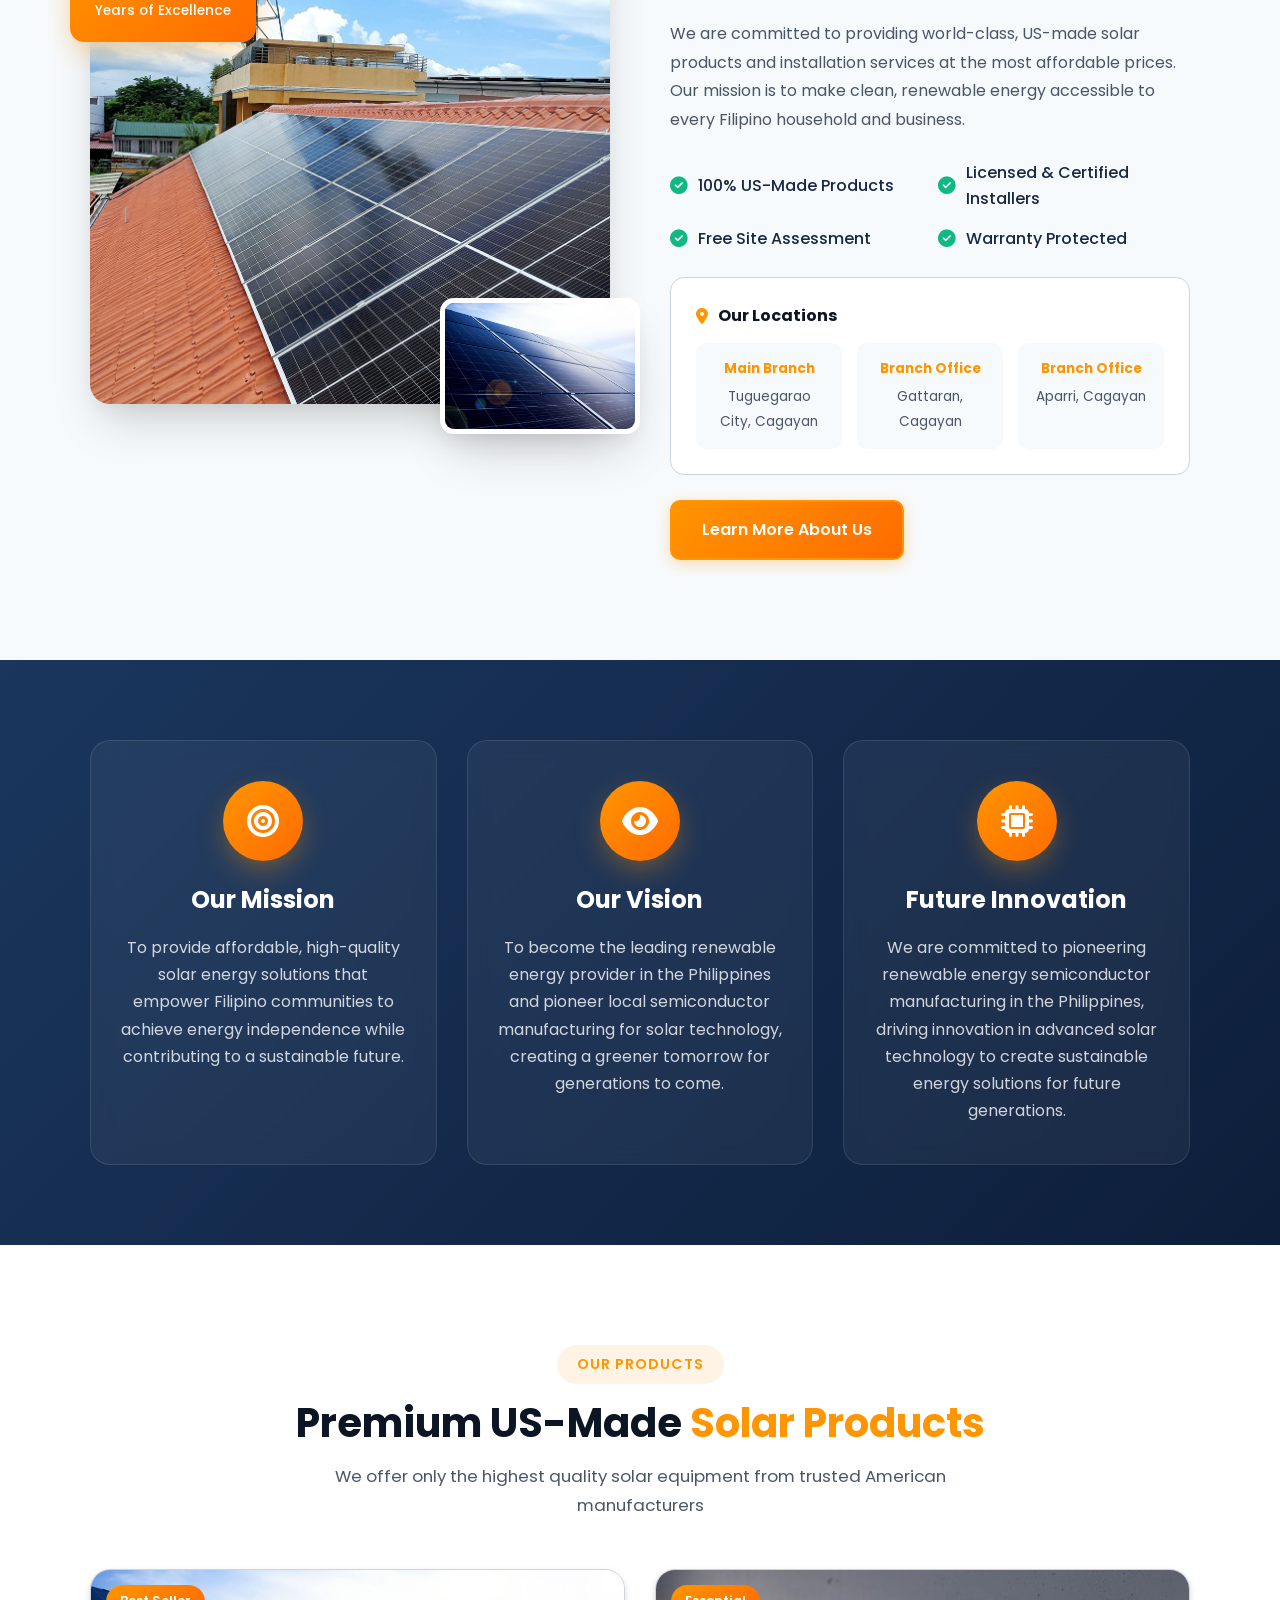
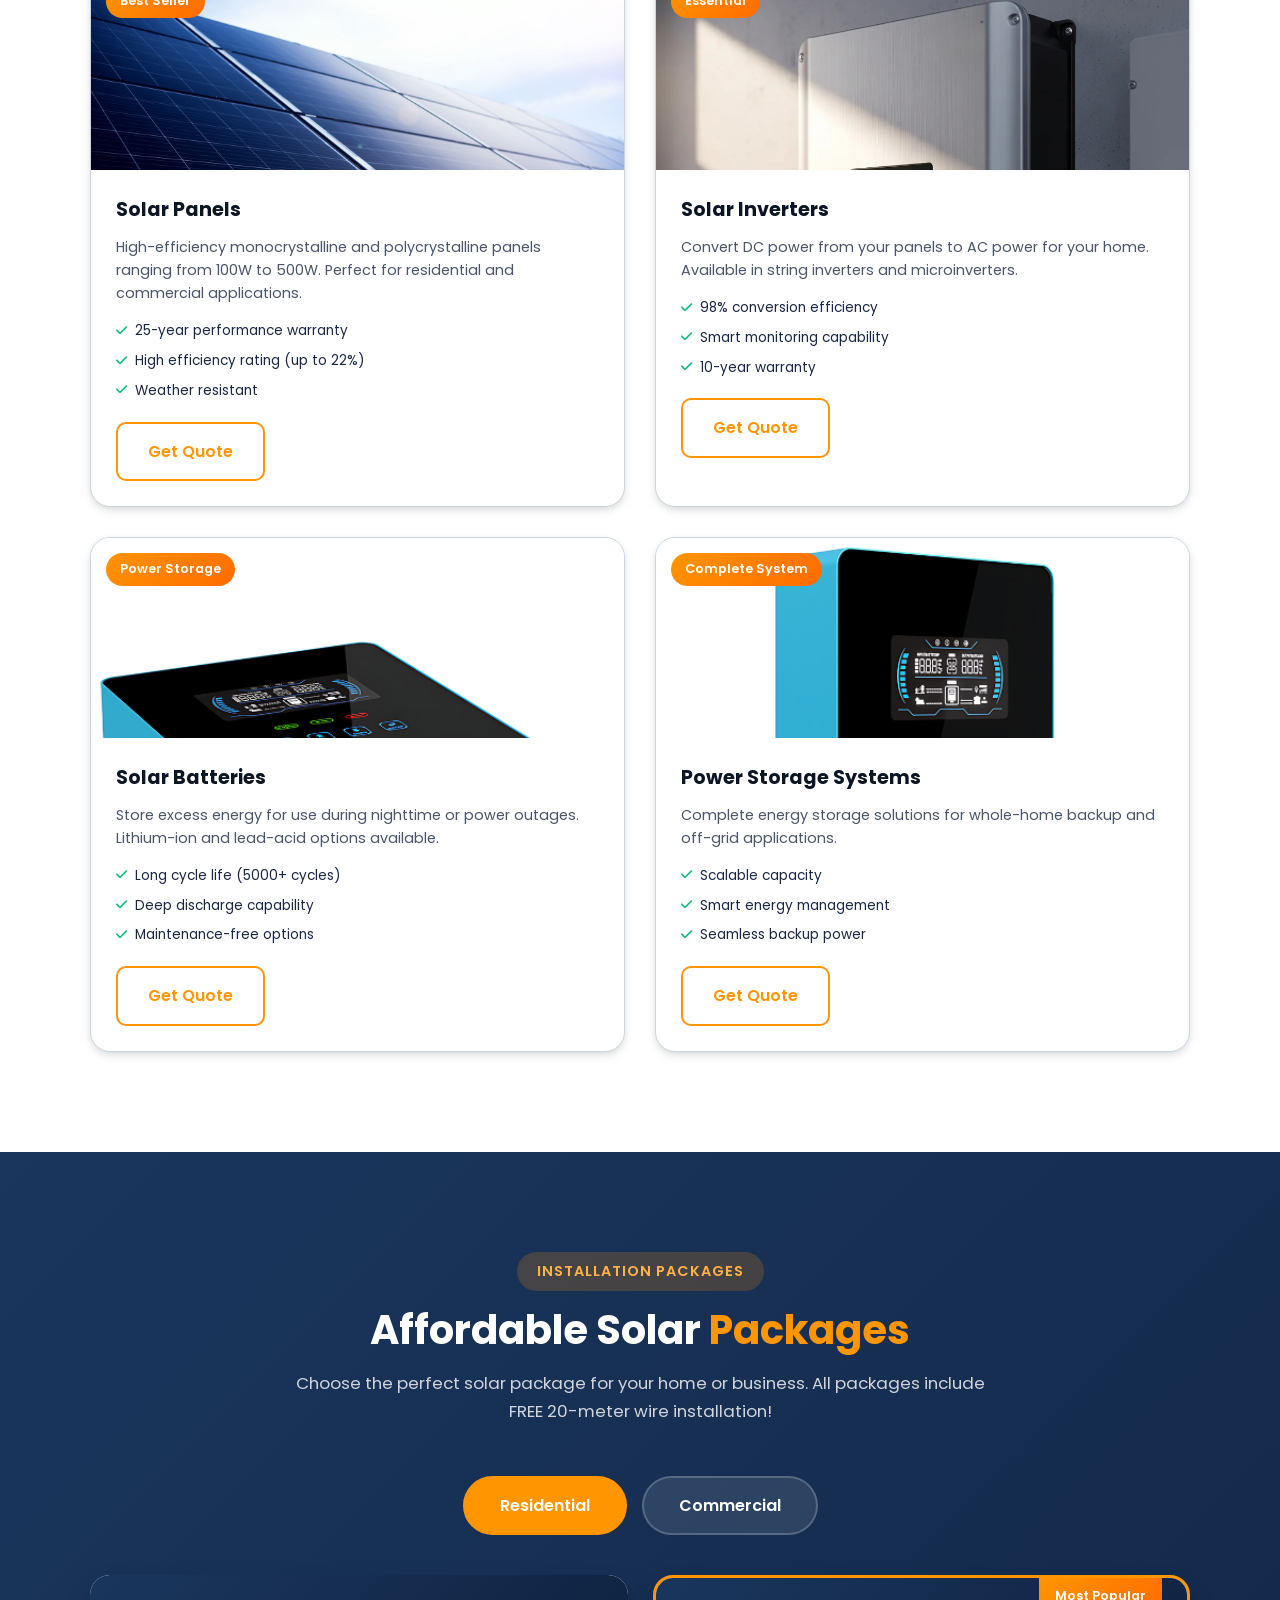
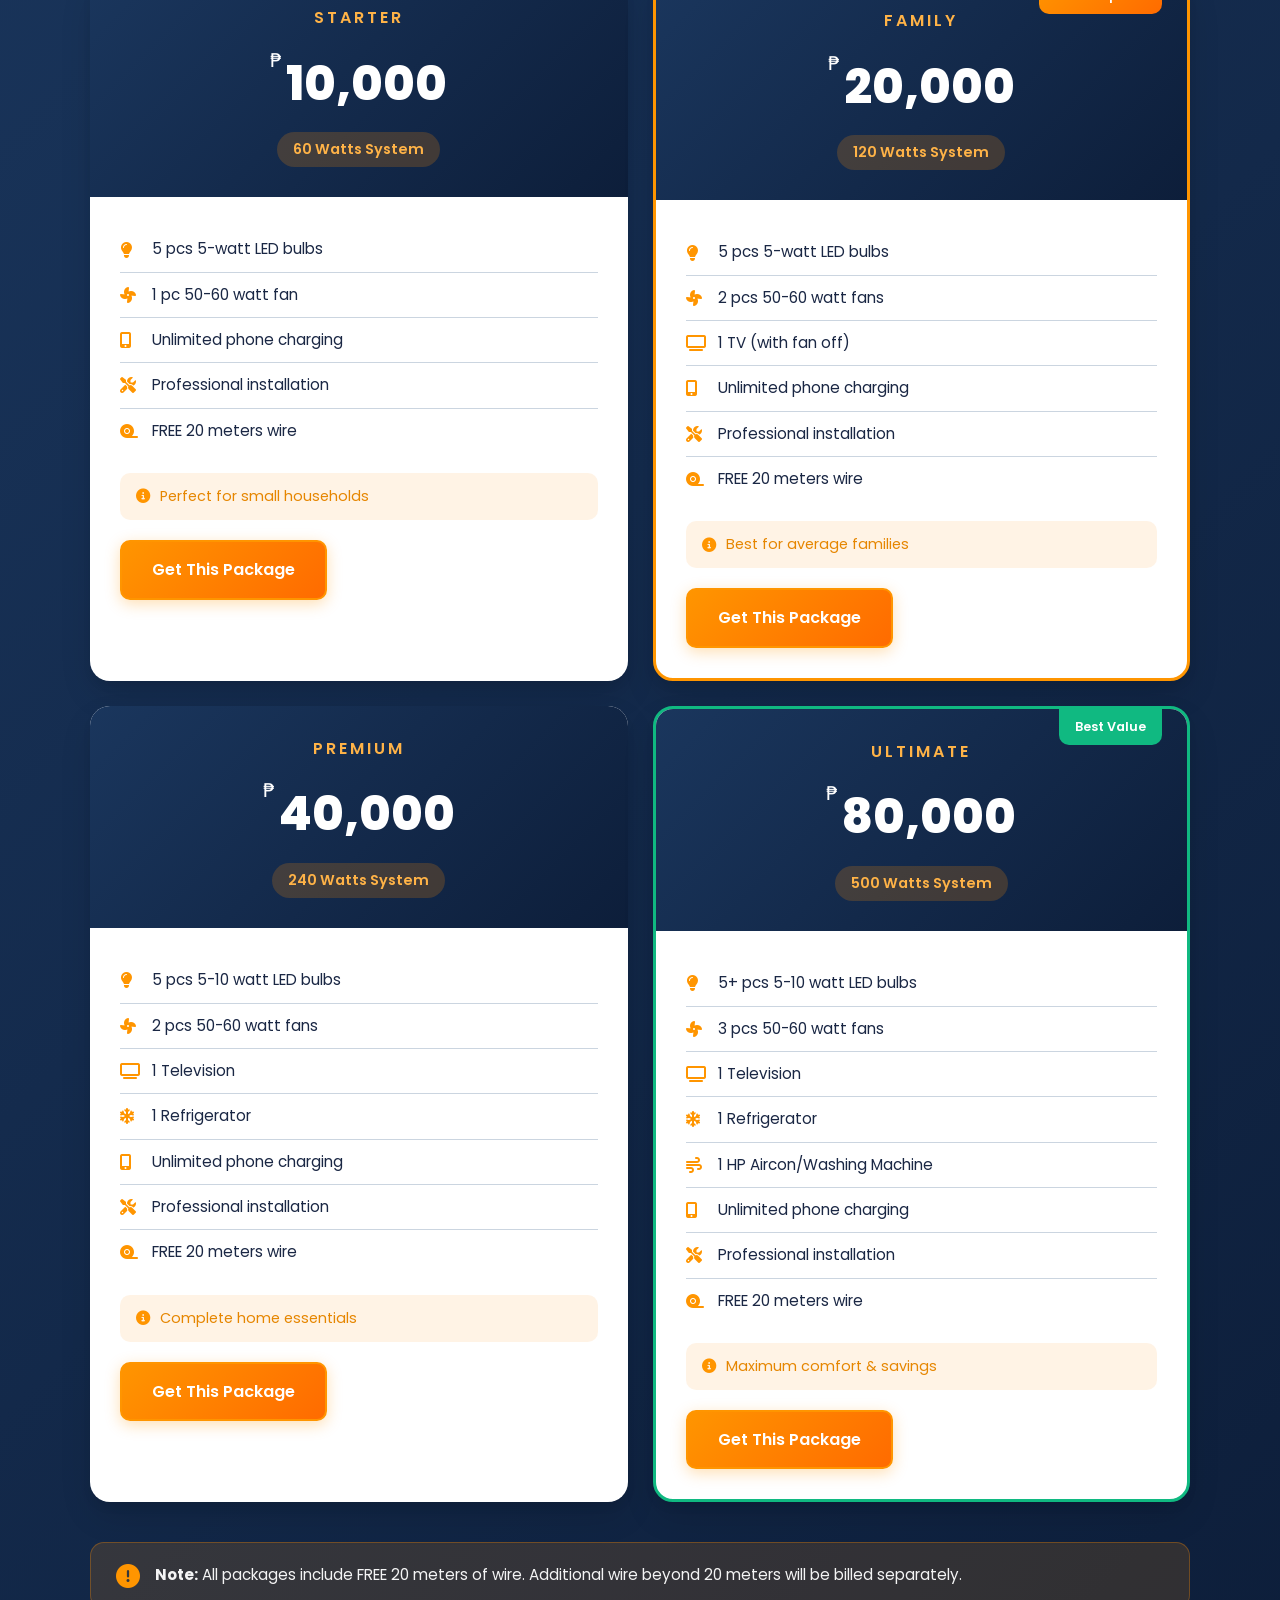
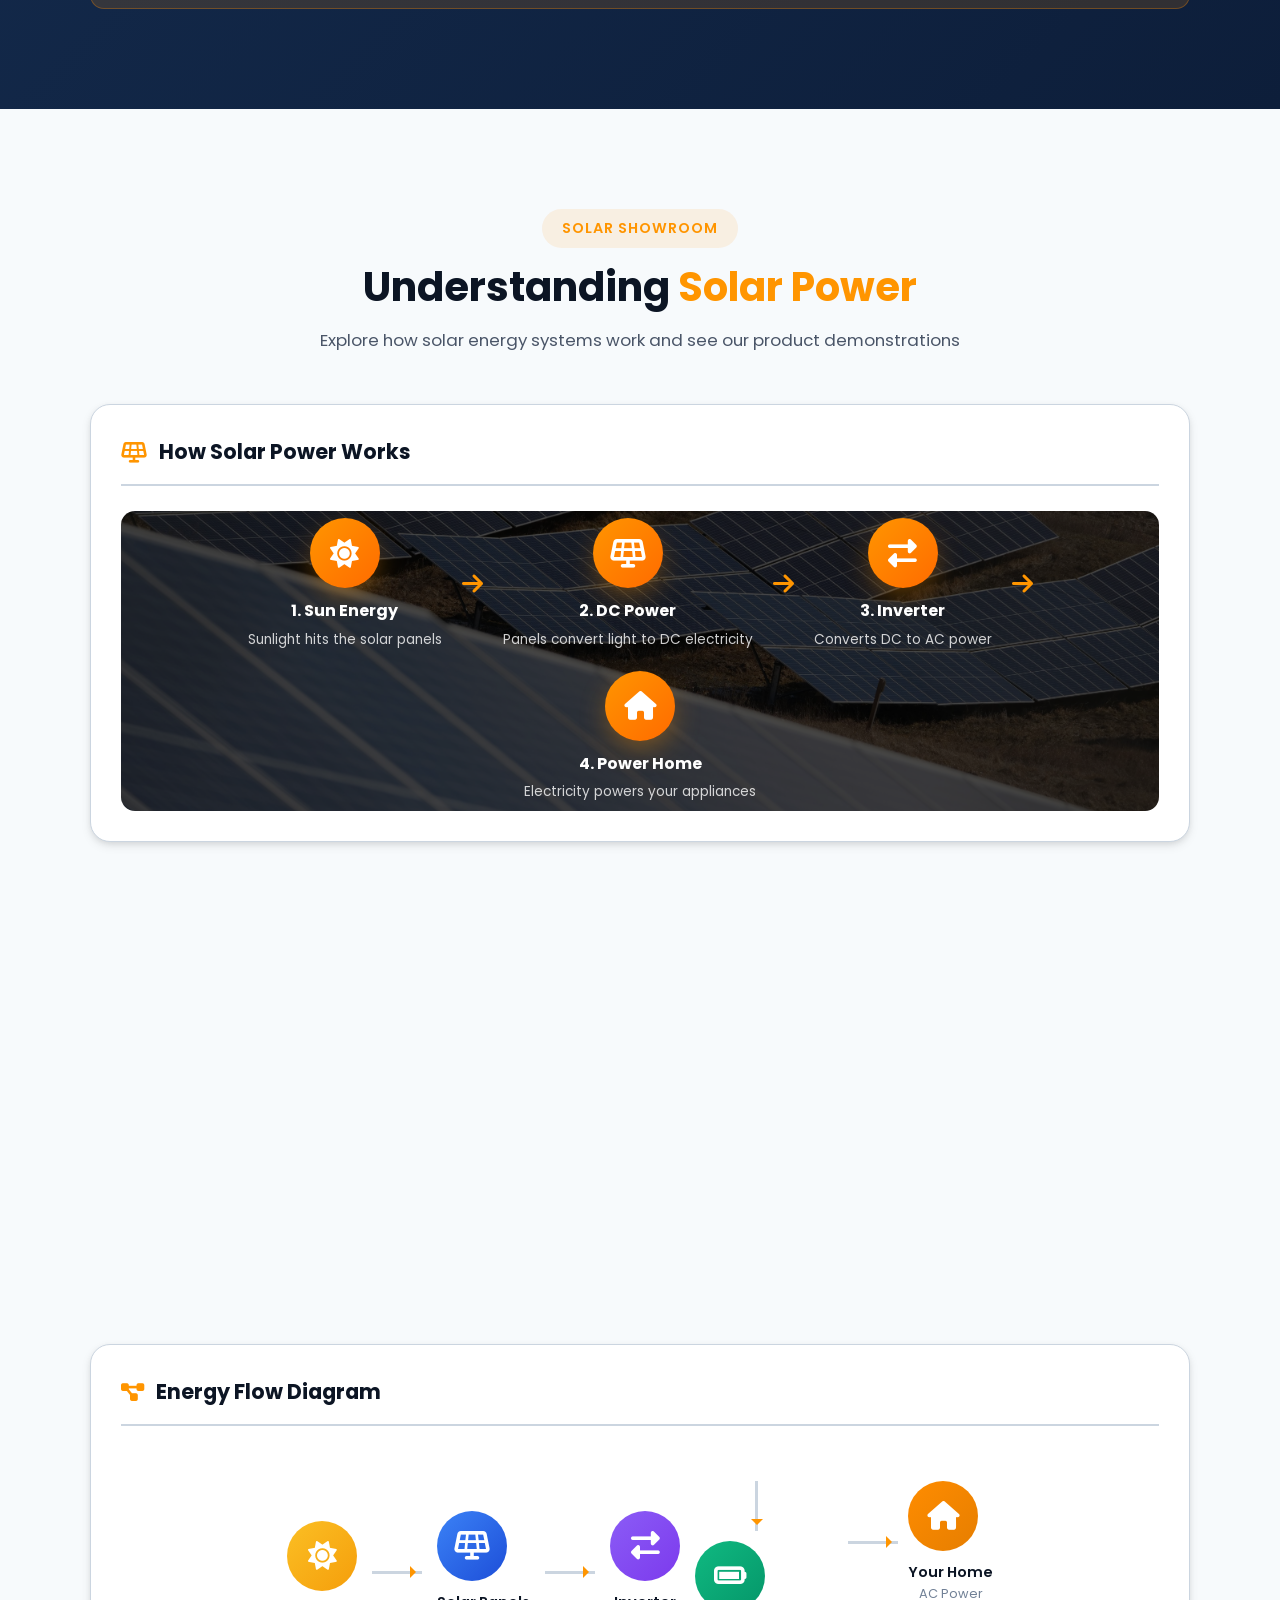
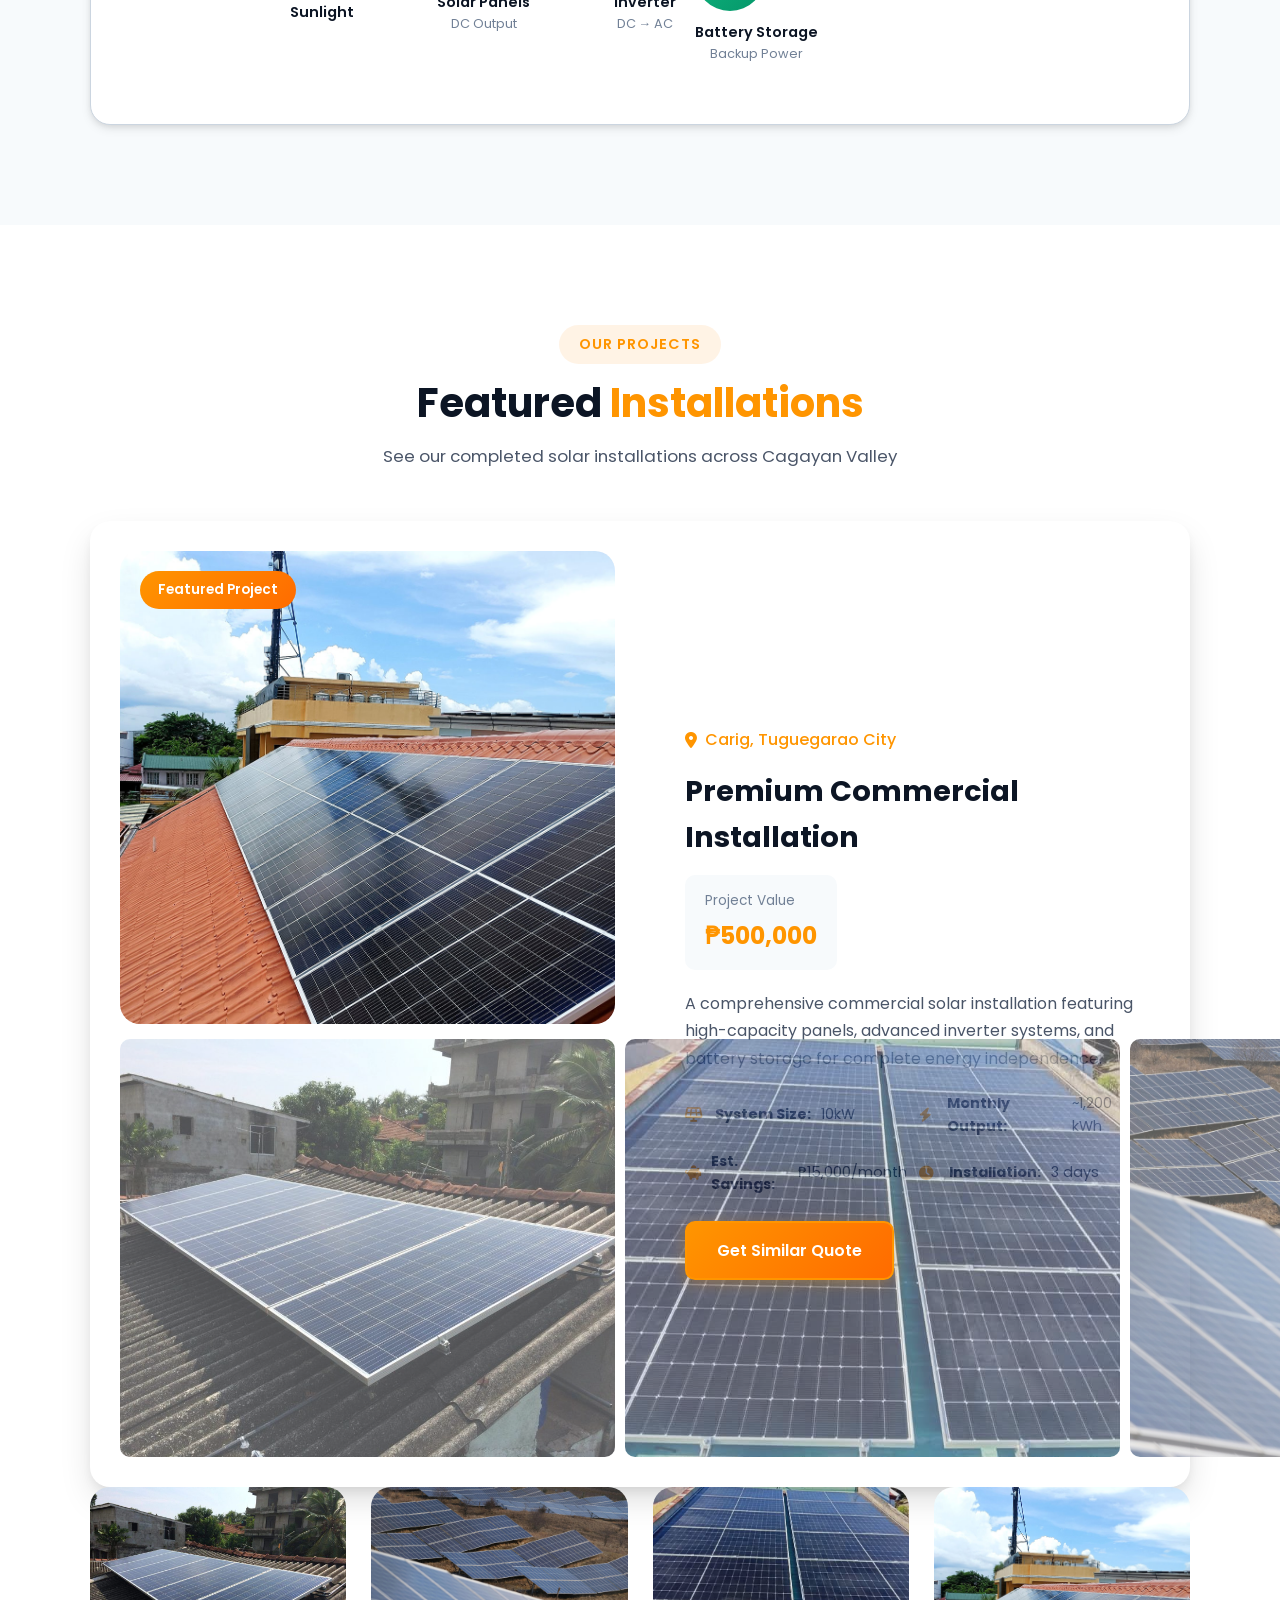
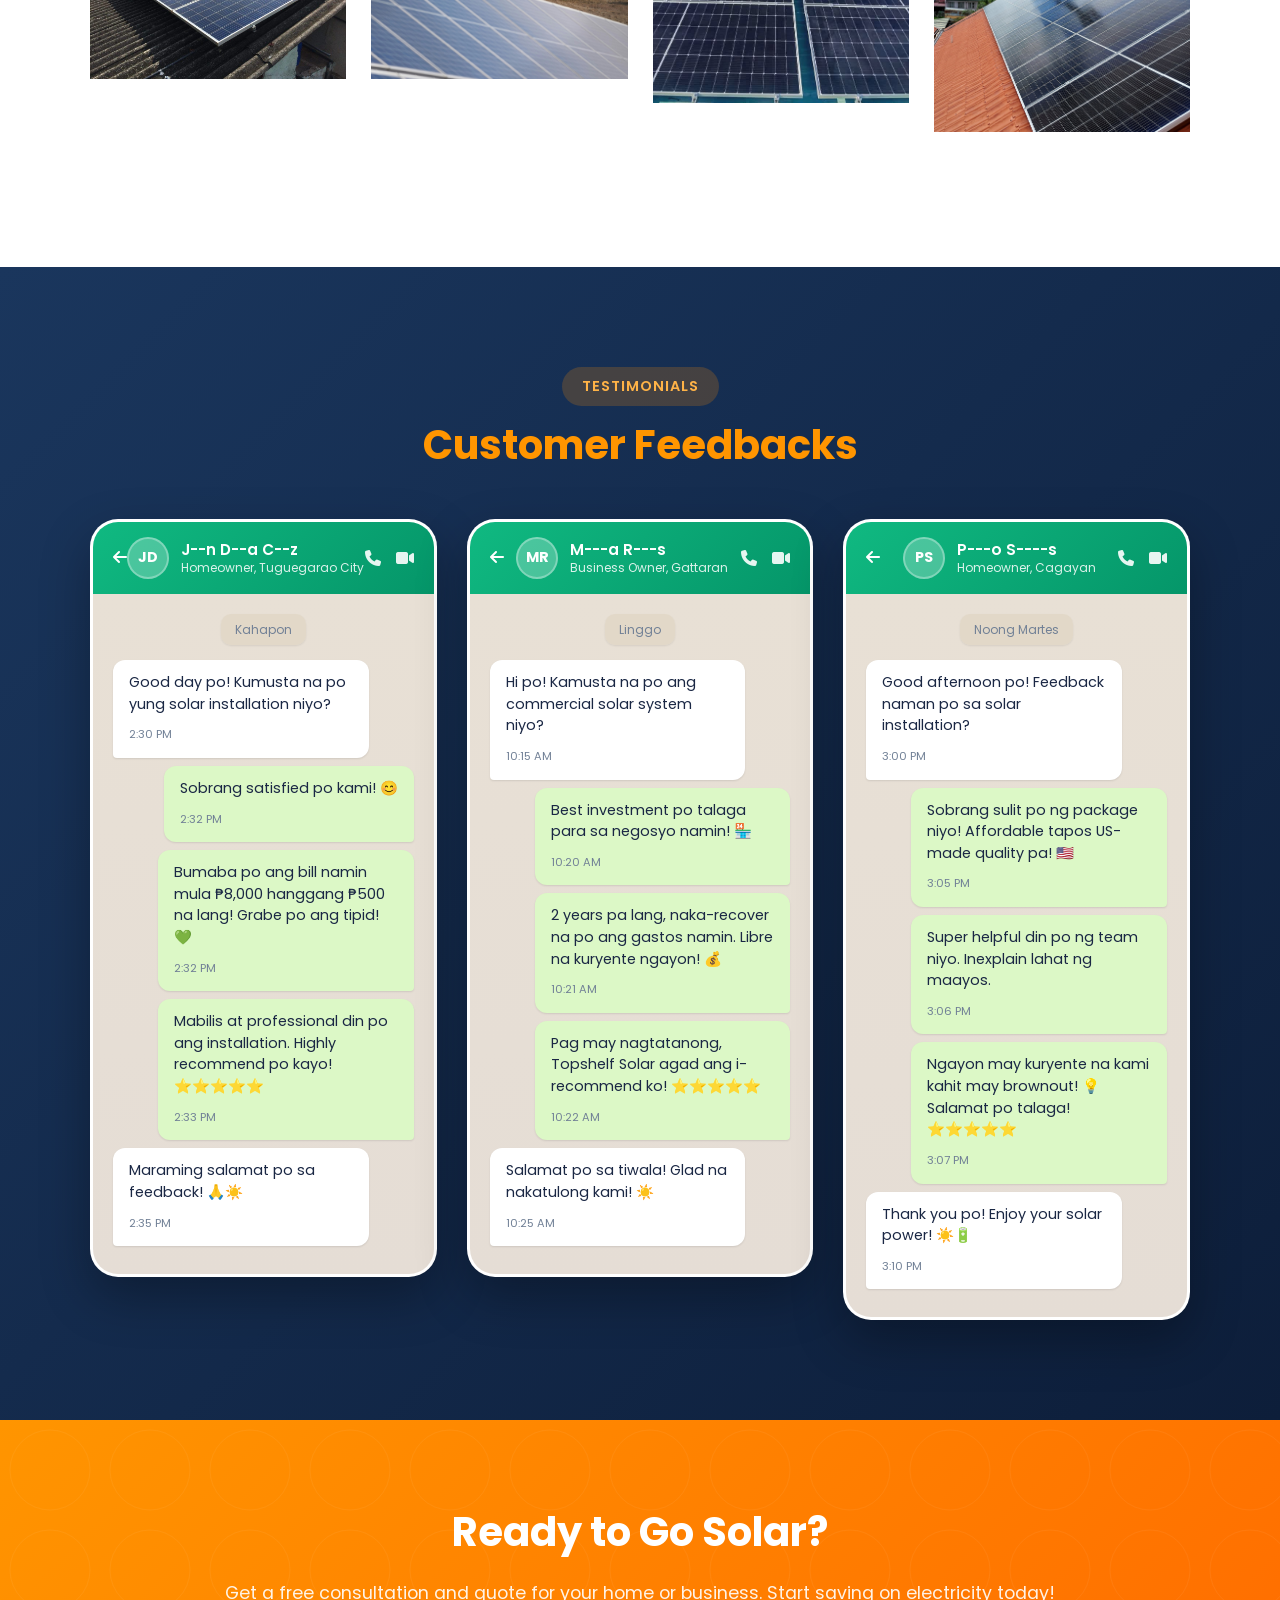
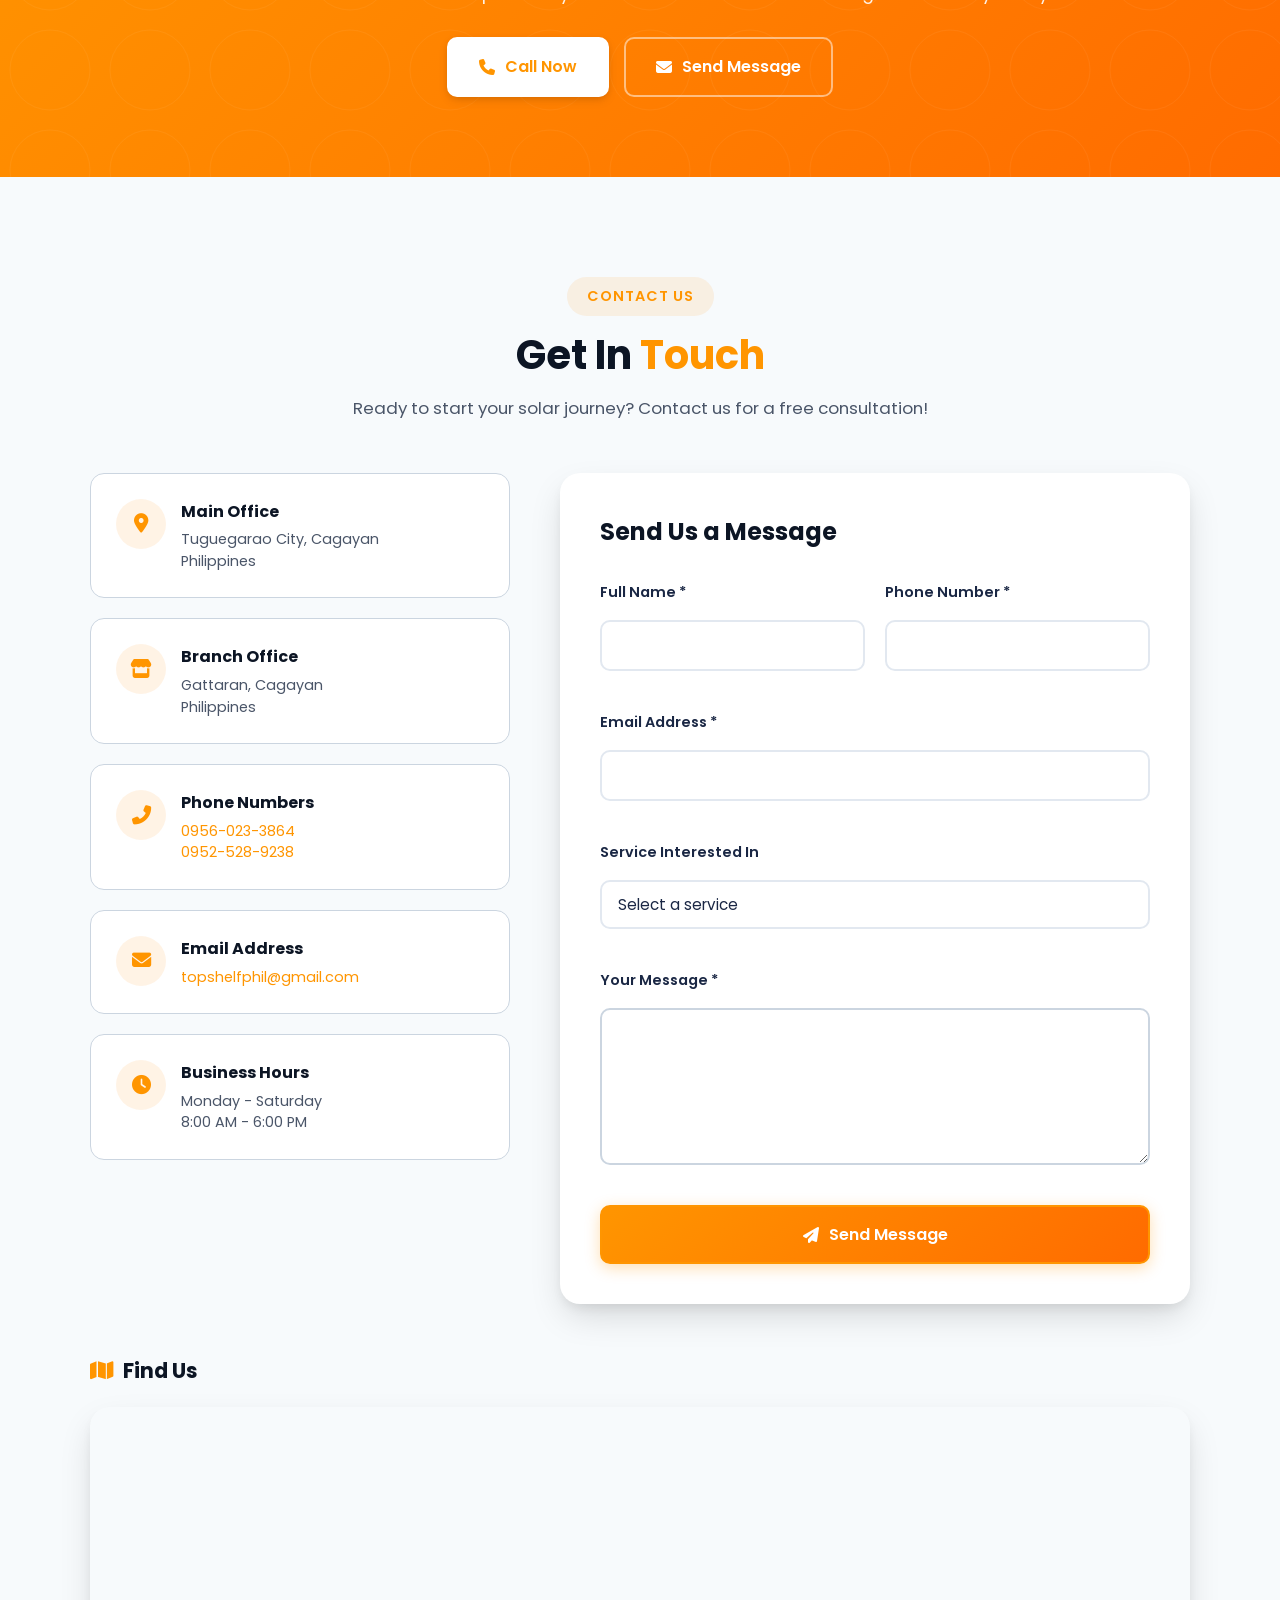
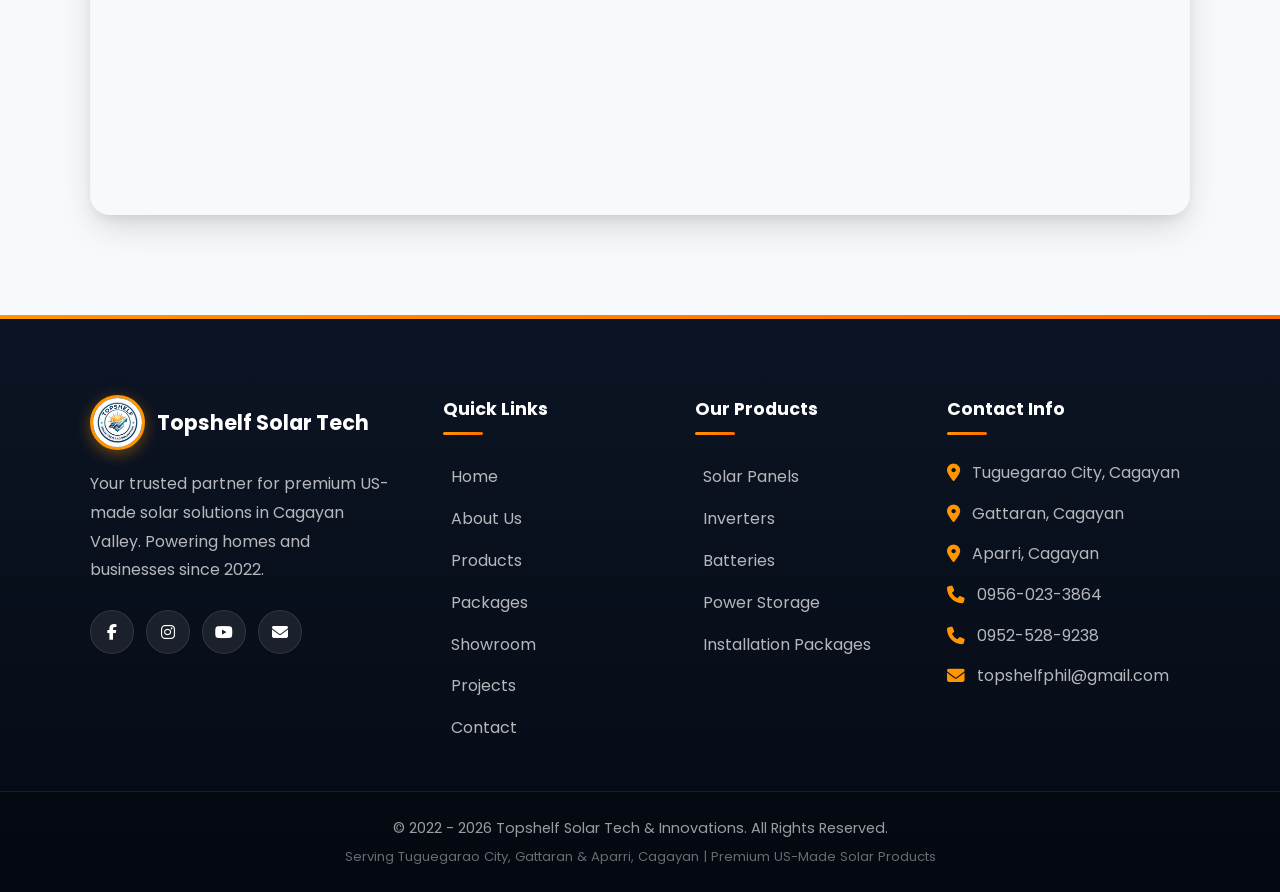
==== commit 024a6bf4: "Fix all errors: accessibility labels, appearance property order, inline styles to classes, stats bar" ====
--- a/index.html
+++ b/index.html
@@ -118,18 +118,22 @@
     <section class="stats-bar">
         <div class="stats-grid">
             <div class="stat">
+                <div class="stat-icon-sm"><i class="fas fa-solar-panel"></i></div>
                 <div class="stat-value"><span class="stat-number" data-count="500">500</span><span class="stat-suffix">+</span></div>
                 <span class="stat-label">Projects Completed</span>
             </div>
             <div class="stat">
+                <div class="stat-icon-sm"><i class="fas fa-calendar-check"></i></div>
                 <div class="stat-value"><span class="stat-number" data-count="4">4</span><span class="stat-suffix">+</span></div>
                 <span class="stat-label">Years Experience</span>
             </div>
             <div class="stat">
+                <div class="stat-icon-sm"><i class="fas fa-map-marker-alt"></i></div>
                 <div class="stat-value"><span class="stat-number" data-count="3">3</span></div>
                 <span class="stat-label">Province Locations</span>
             </div>
             <div class="stat">
+                <div class="stat-icon-sm"><i class="fas fa-thumbs-up"></i></div>
                 <div class="stat-value"><span class="stat-number" data-count="100">100</span><span class="stat-suffix">%</span></div>
                 <span class="stat-label">Customer Satisfaction</span>
             </div>
--- a/css/style.css
+++ b/css/style.css
@@ -717,7 +717,7 @@
 
 .slider-controls {
     position: absolute;
-    bottom: 50px;
+    bottom: 80px;
     left: 50%;
     transform: translateX(-50%);
     display: flex;
@@ -765,7 +765,7 @@
 
 .scroll-indicator {
     position: absolute;
-    bottom: 30px;
+    bottom: 20px;
     left: 50%;
     transform: translateX(-50%);
     z-index: 10;
@@ -832,7 +832,8 @@
     background: var(--white);
     position: relative;
     z-index: 5;
-    box-shadow: 0 4px 20px rgba(0, 0, 0, 0.08);
+    box-shadow: 0 6px 30px rgba(0, 0, 0, 0.1);
+    border-top: 3px solid var(--primary-color);
 }
 
 .stats-grid {
@@ -845,6 +846,25 @@
     text-align: center;
     border-right: 1px solid var(--light-gray);
     transition: var(--transition);
+    position: relative;
+    overflow: hidden;
+}
+
+.stats-bar .stat::before {
+    content: '';
+    position: absolute;
+    bottom: 0;
+    left: 50%;
+    transform: translateX(-50%) scaleX(0);
+    width: 40px;
+    height: 3px;
+    background: var(--gradient-primary);
+    border-radius: 2px;
+    transition: transform 0.3s ease;
+}
+
+.stats-bar .stat:hover::before {
+    transform: translateX(-50%) scaleX(1);
 }
 
 .stats-bar .stat:last-child {
@@ -852,7 +872,15 @@
 }
 
 .stats-bar .stat:hover {
-    background: var(--off-white);
+    background: linear-gradient(180deg, var(--off-white) 0%, var(--white) 100%);
+}
+
+.stats-bar .stat-value {
+    display: flex;
+    align-items: baseline;
+    justify-content: center;
+    gap: 2px;
+    margin-bottom: 6px;
 }
 
 .stats-bar .stat-number {
@@ -860,22 +888,52 @@
     font-weight: 800;
     color: var(--primary-color);
     line-height: 1;
+    background: var(--gradient-primary);
+    -webkit-background-clip: text;
+    -webkit-text-fill-color: transparent;
+    background-clip: text;
 }
 
 .stats-bar .stat-suffix {
     font-size: 1.5rem;
     font-weight: 700;
     color: var(--primary-color);
+    background: var(--gradient-primary);
+    -webkit-background-clip: text;
+    -webkit-text-fill-color: transparent;
+    background-clip: text;
 }
 
 .stats-bar .stat-label {
-    font-size: 0.9rem;
+    font-size: 0.88rem;
     color: var(--text-light);
     font-weight: 500;
-    margin-top: 8px;
-}
-
-/* ==========================================
+    margin-top: 4px;
+    text-transform: uppercase;
+    letter-spacing: 0.5px;
+}
+
+.stat-icon-sm {
+    width: 44px;
+    height: 44px;
+    background: linear-gradient(135deg, rgba(255,149,0,0.12), rgba(255,107,0,0.08));
+    border-radius: 50%;
+    display: flex;
+    align-items: center;
+    justify-content: center;
+    margin: 0 auto 14px;
+    font-size: 1.1rem;
+    color: var(--primary-color);
+    transition: var(--transition);
+}
+
+.stats-bar .stat:hover .stat-icon-sm {
+    background: var(--gradient-primary);
+    color: var(--white);
+    transform: scale(1.1) rotate(10deg);
+}
+
+/* ===========================================
    SECTION HEADERS
    ========================================== */
 .section-header {
@@ -4228,11 +4286,18 @@
     box-shadow: 0 4px 15px rgba(0, 153, 255, 0.45);
     z-index: 990;
     transition: var(--transition);
+    animation: messengerPulse 3s ease-in-out infinite;
+}
+
+@keyframes messengerPulse {
+    0%, 100% { box-shadow: 0 4px 15px rgba(0, 153, 255, 0.45); }
+    50% { box-shadow: 0 4px 30px rgba(0, 153, 255, 0.75), 0 0 0 8px rgba(0, 153, 255, 0.12); }
 }
 
 .whatsapp-float:hover {
-    transform: scale(1.1);
-    box-shadow: 0 6px 20px rgba(0, 153, 255, 0.6);
+    transform: scale(1.12) rotate(-5deg);
+    box-shadow: 0 8px 25px rgba(0, 153, 255, 0.7);
+    animation: none;
 }
 
 /* ==========================================
@@ -4732,6 +4797,35 @@
     color: rgba(255,255,255,0.85);
     font-weight: 600;
     font-size: 0.82rem;
+}
+
+/* ==========================================
+   SHOWROOM UTILITY CLASSES
+   ========================================== */
+.table-note {
+    text-align: center;
+    color: var(--text-muted);
+    font-size: 0.85rem;
+    margin-top: 15px;
+}
+
+.appliance-note {
+    padding: 10px 15px;
+    font-size: 0.8rem;
+    color: var(--text-muted);
+    background: var(--off-white);
+    border-top: 1px solid var(--light-gray);
+}
+
+.roi-hidden {
+    display: none;
+}
+
+.topshelf-benefits-card .btn-primary {
+    width: 100%;
+    text-align: center;
+    margin-top: 25px;
+    display: block;
 }
 
 /* ==========================================
@@ -5087,6 +5181,7 @@
     background: transparent;
     outline: none;
     -moz-appearance: textfield;
+    appearance: textfield;
 }
 
 .qty-field::-webkit-inner-spin-button,
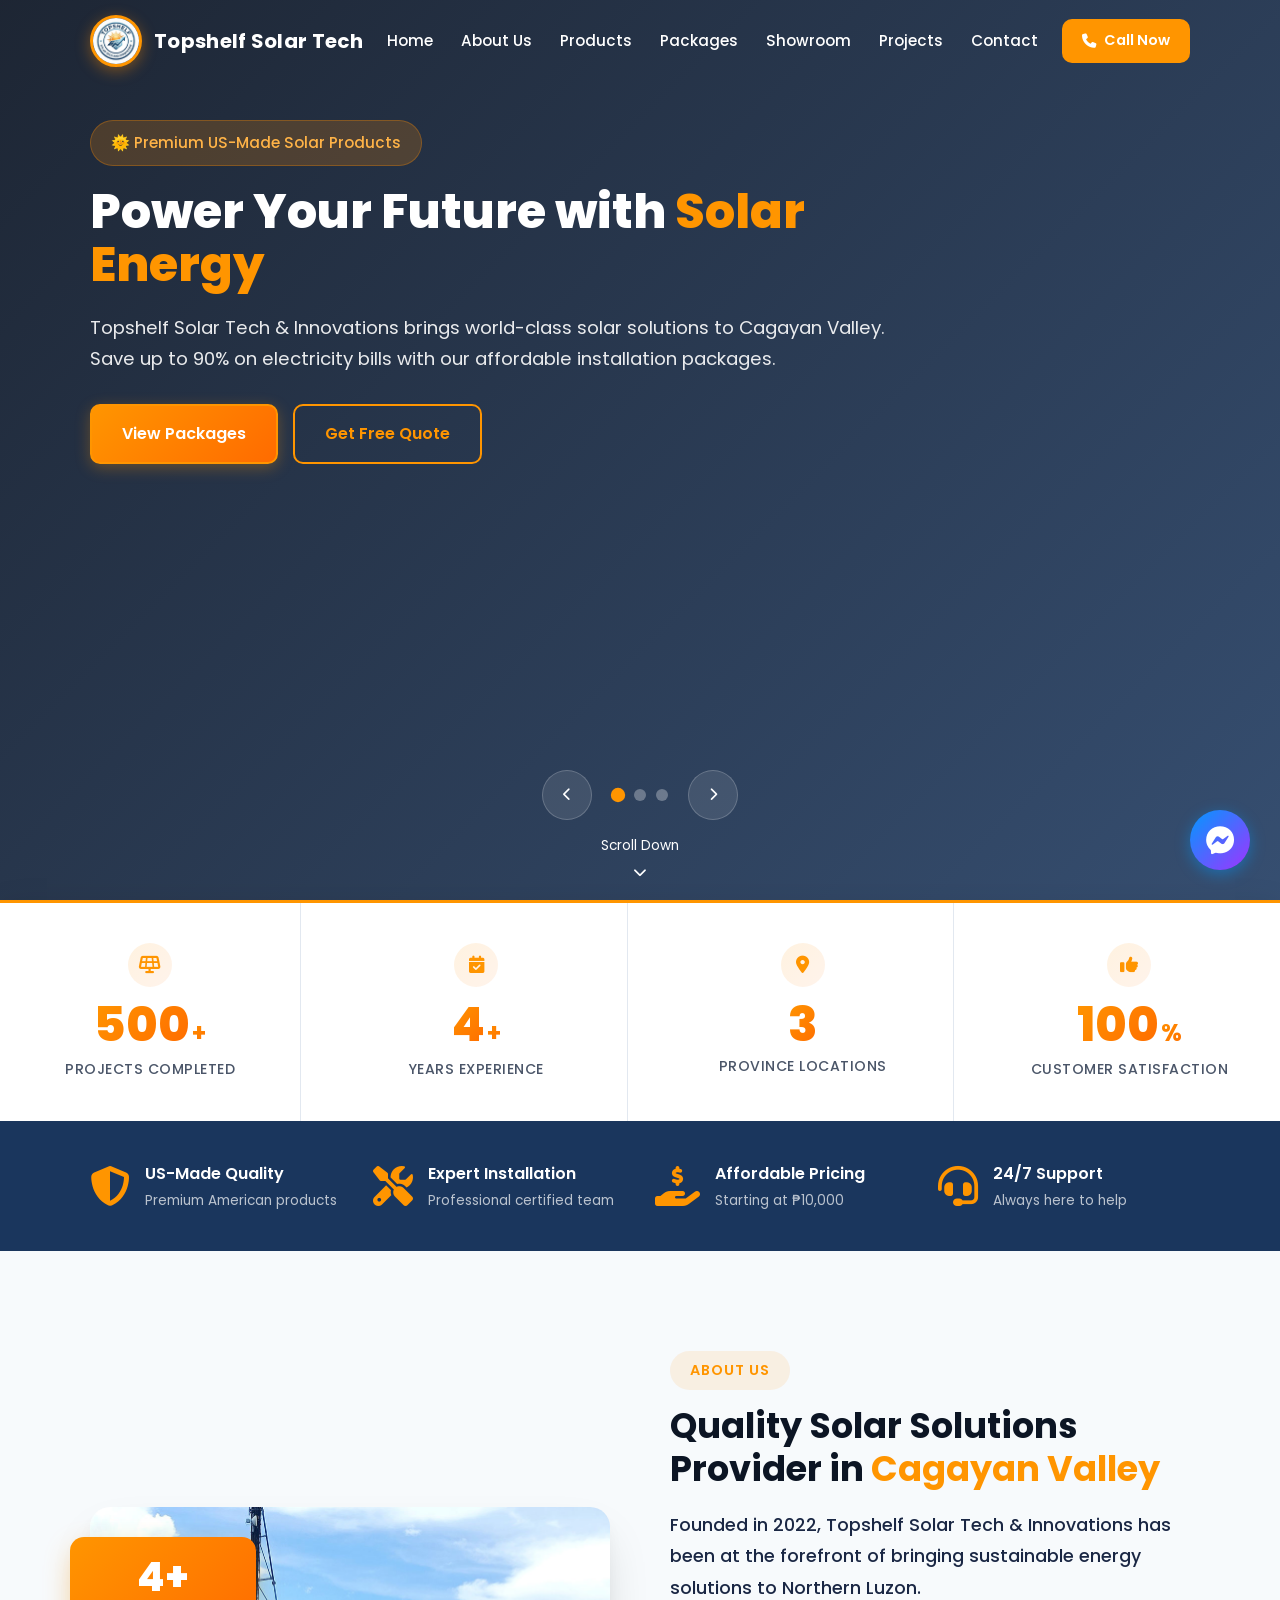
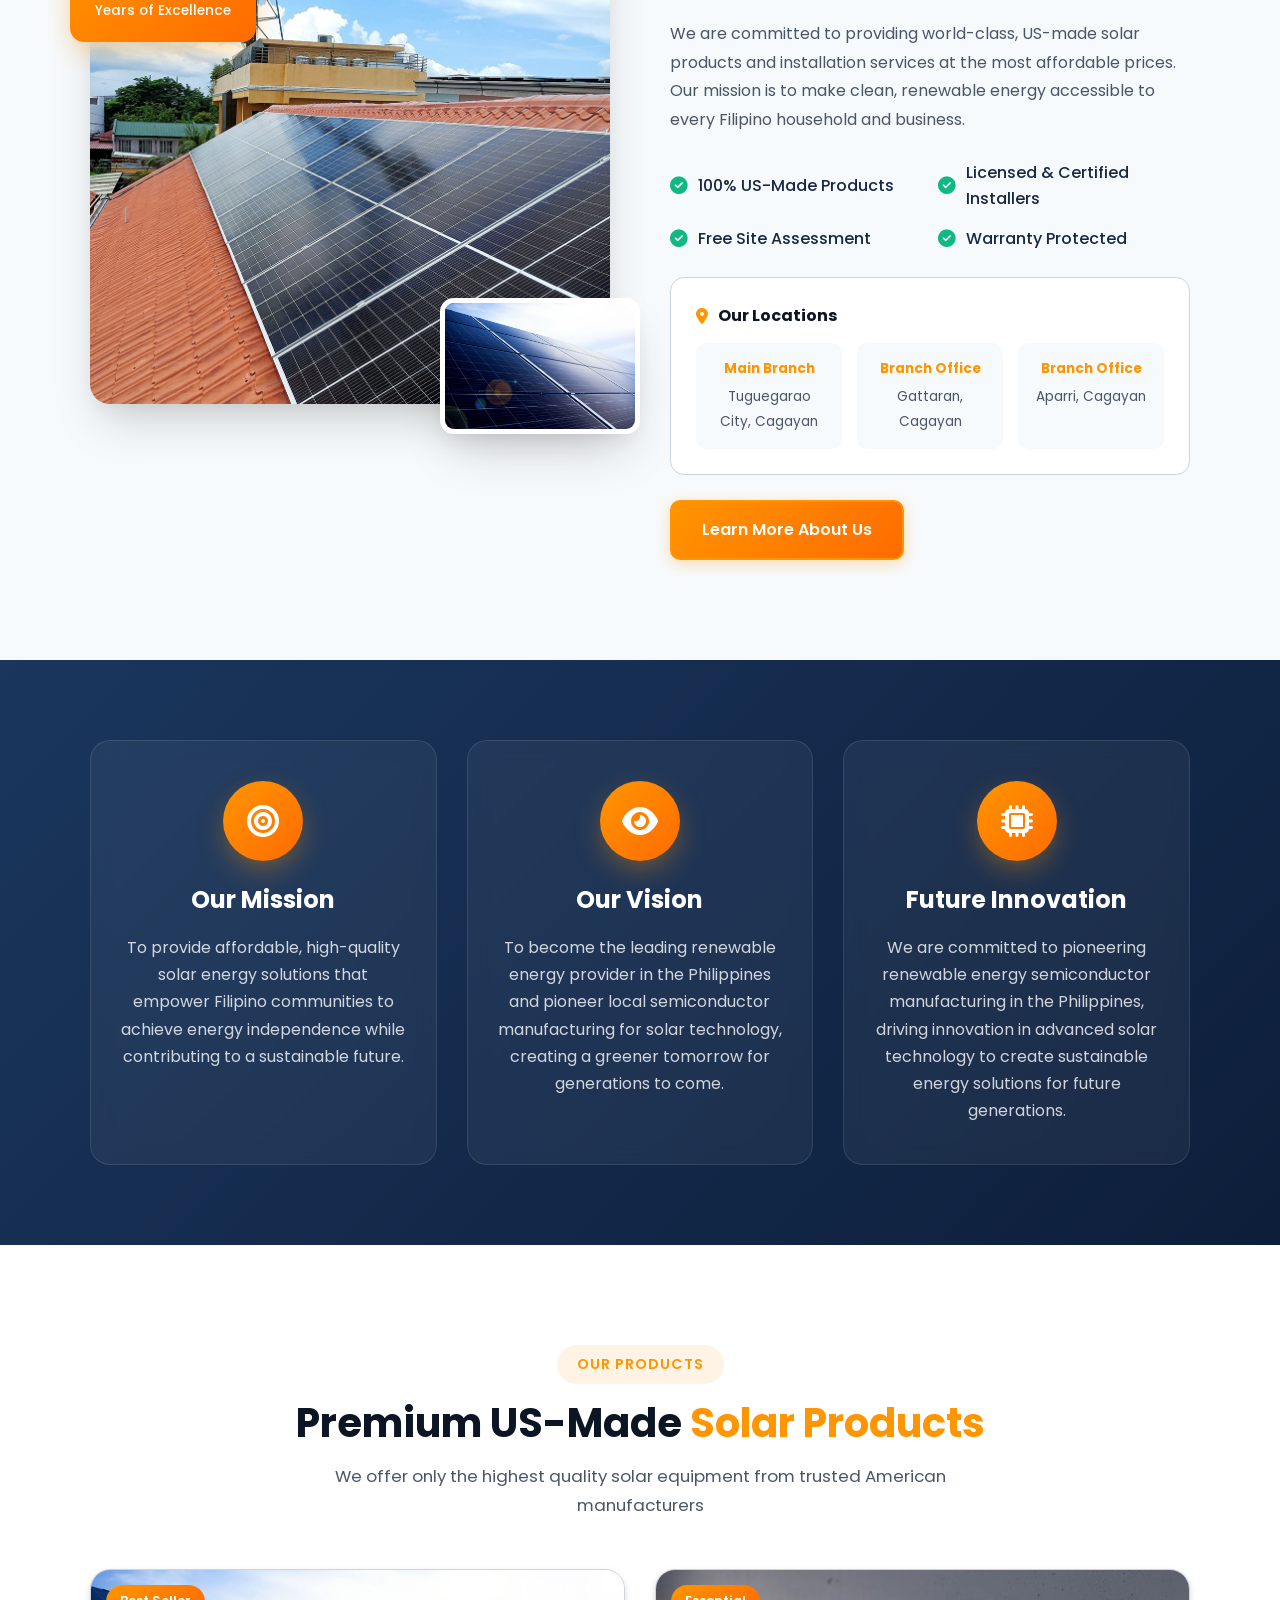
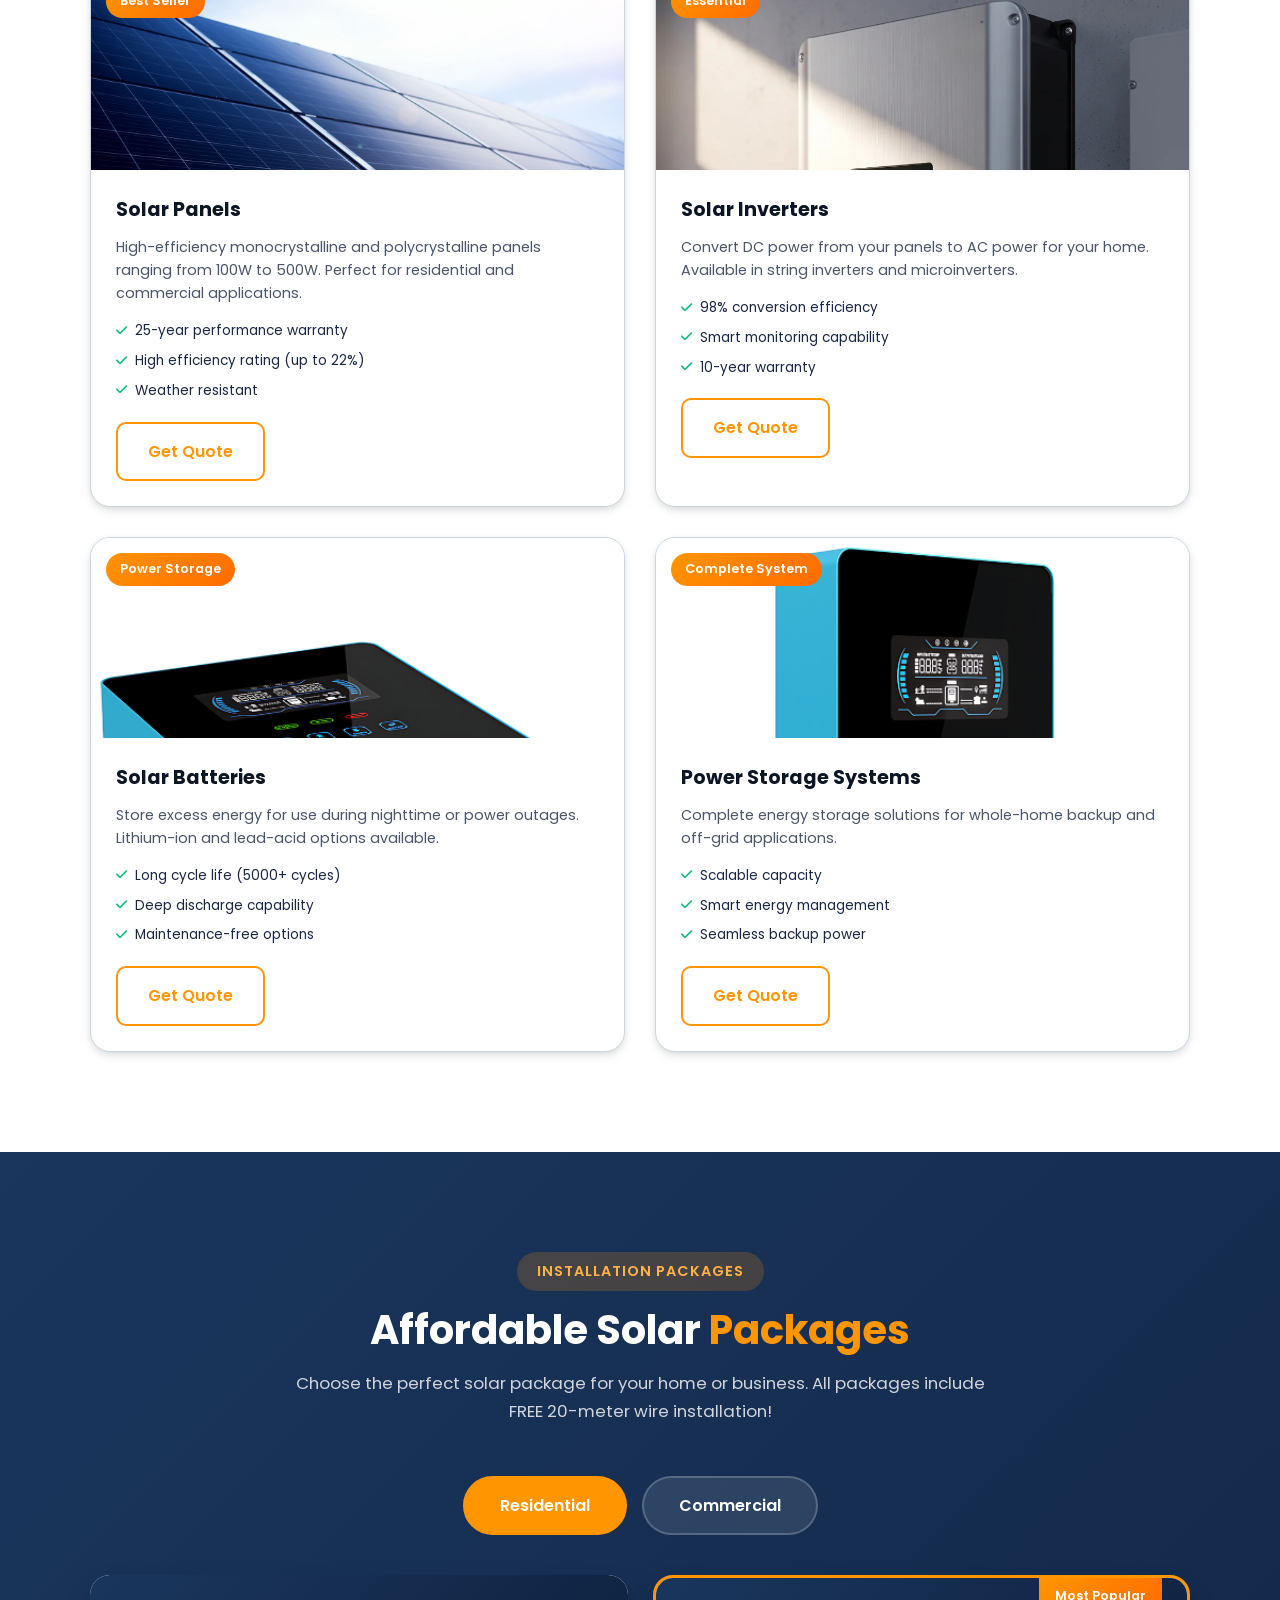
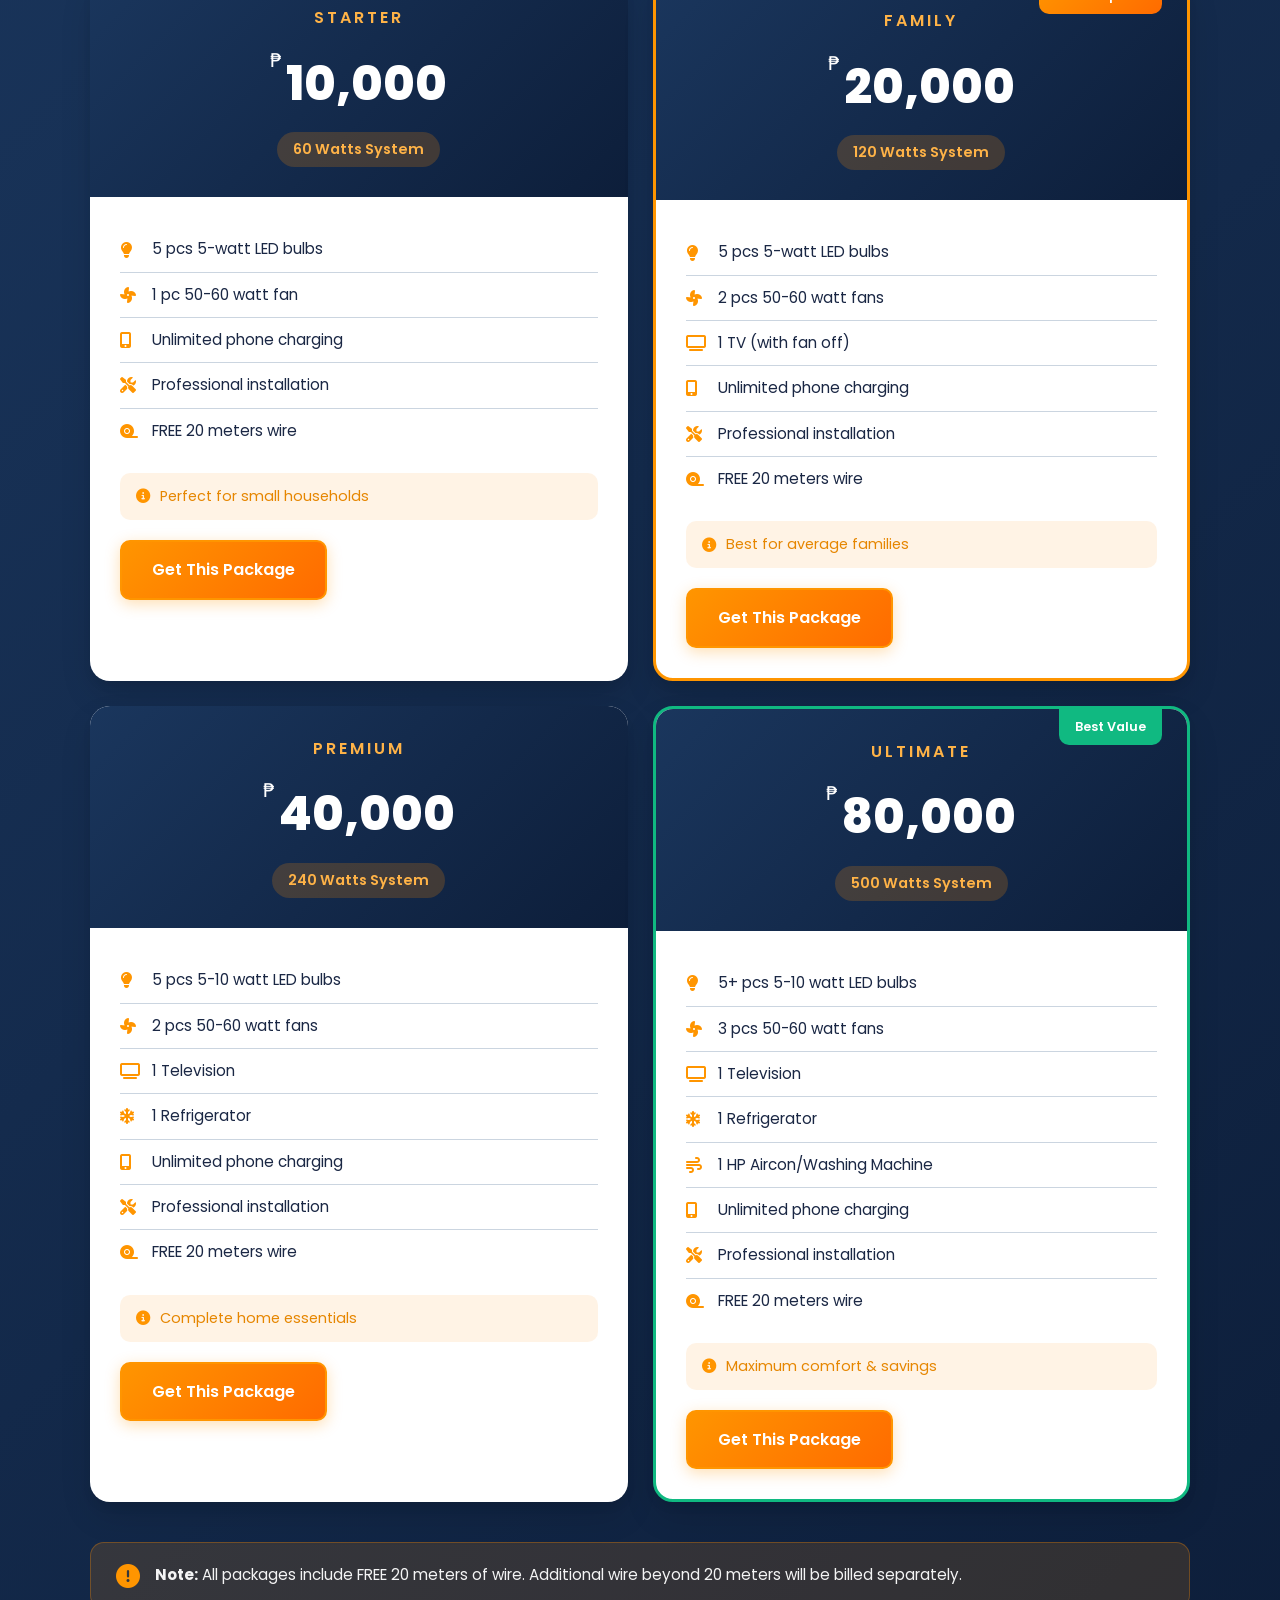
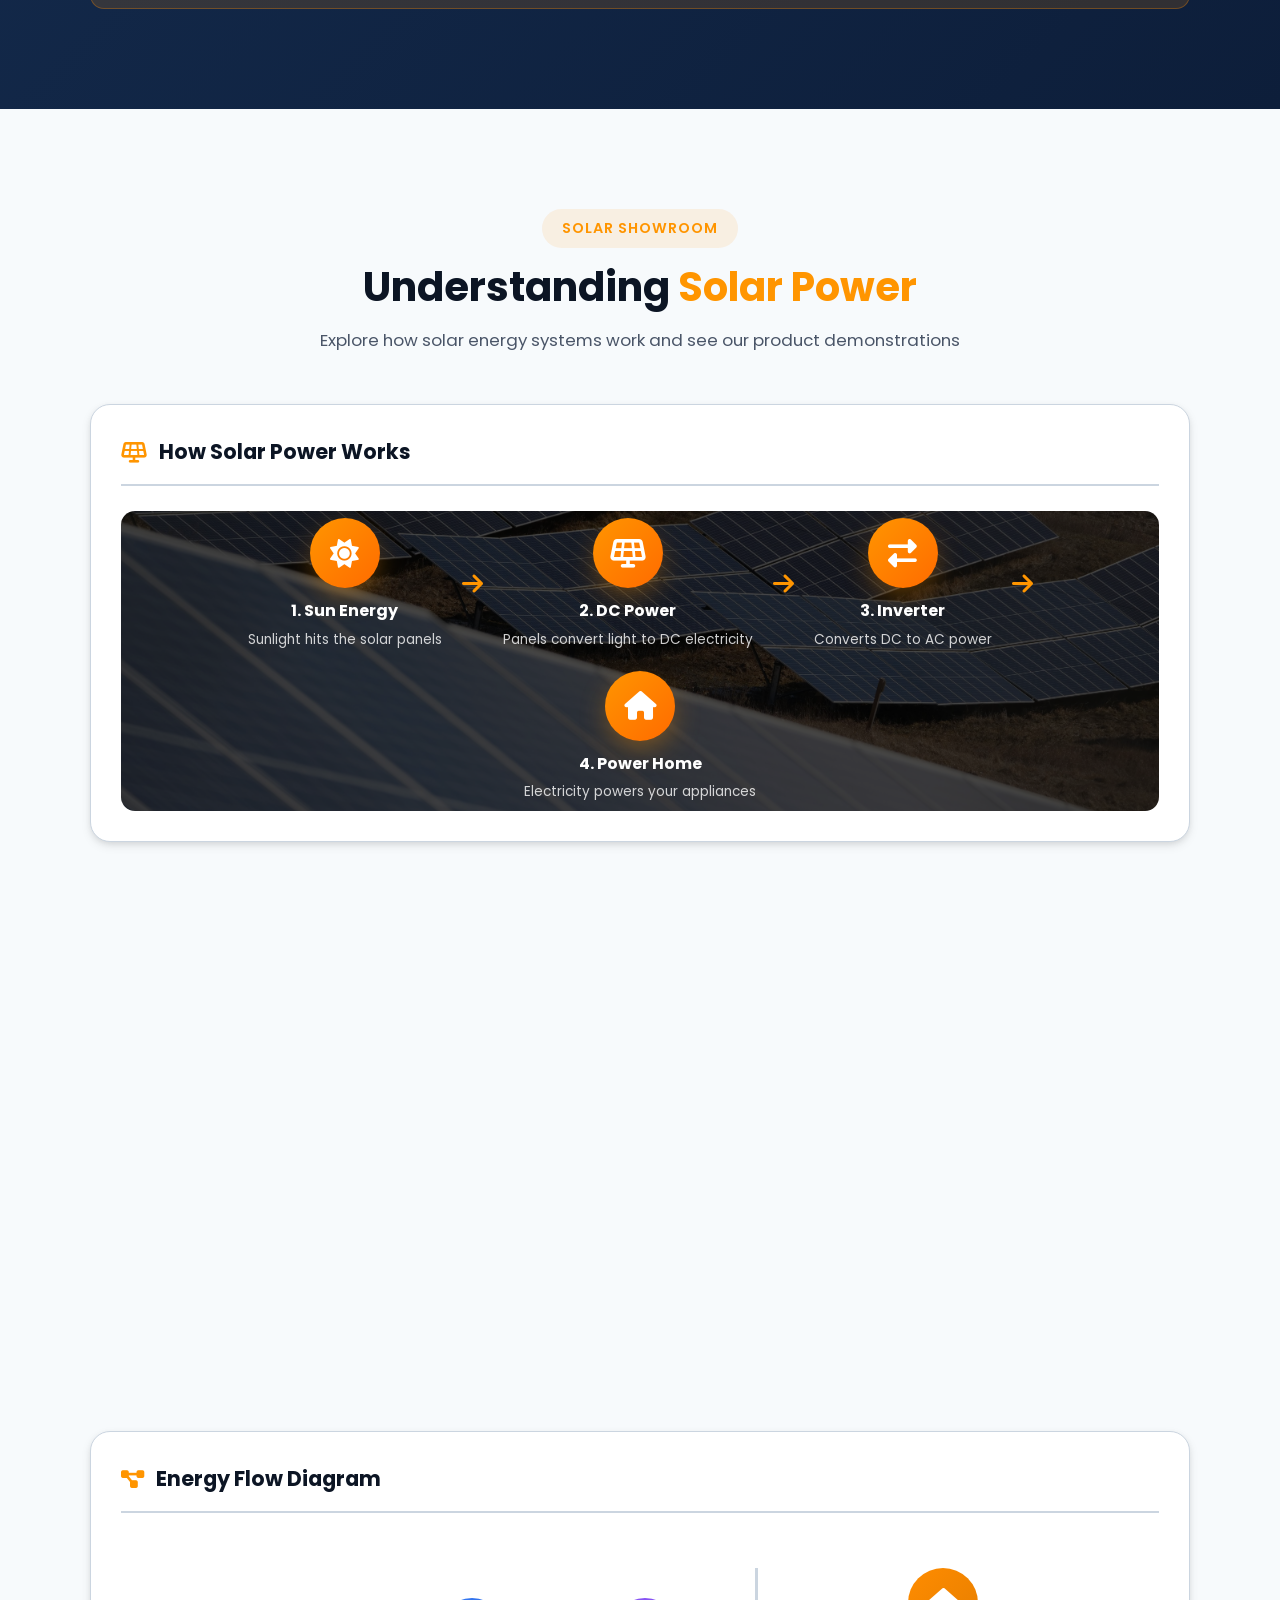
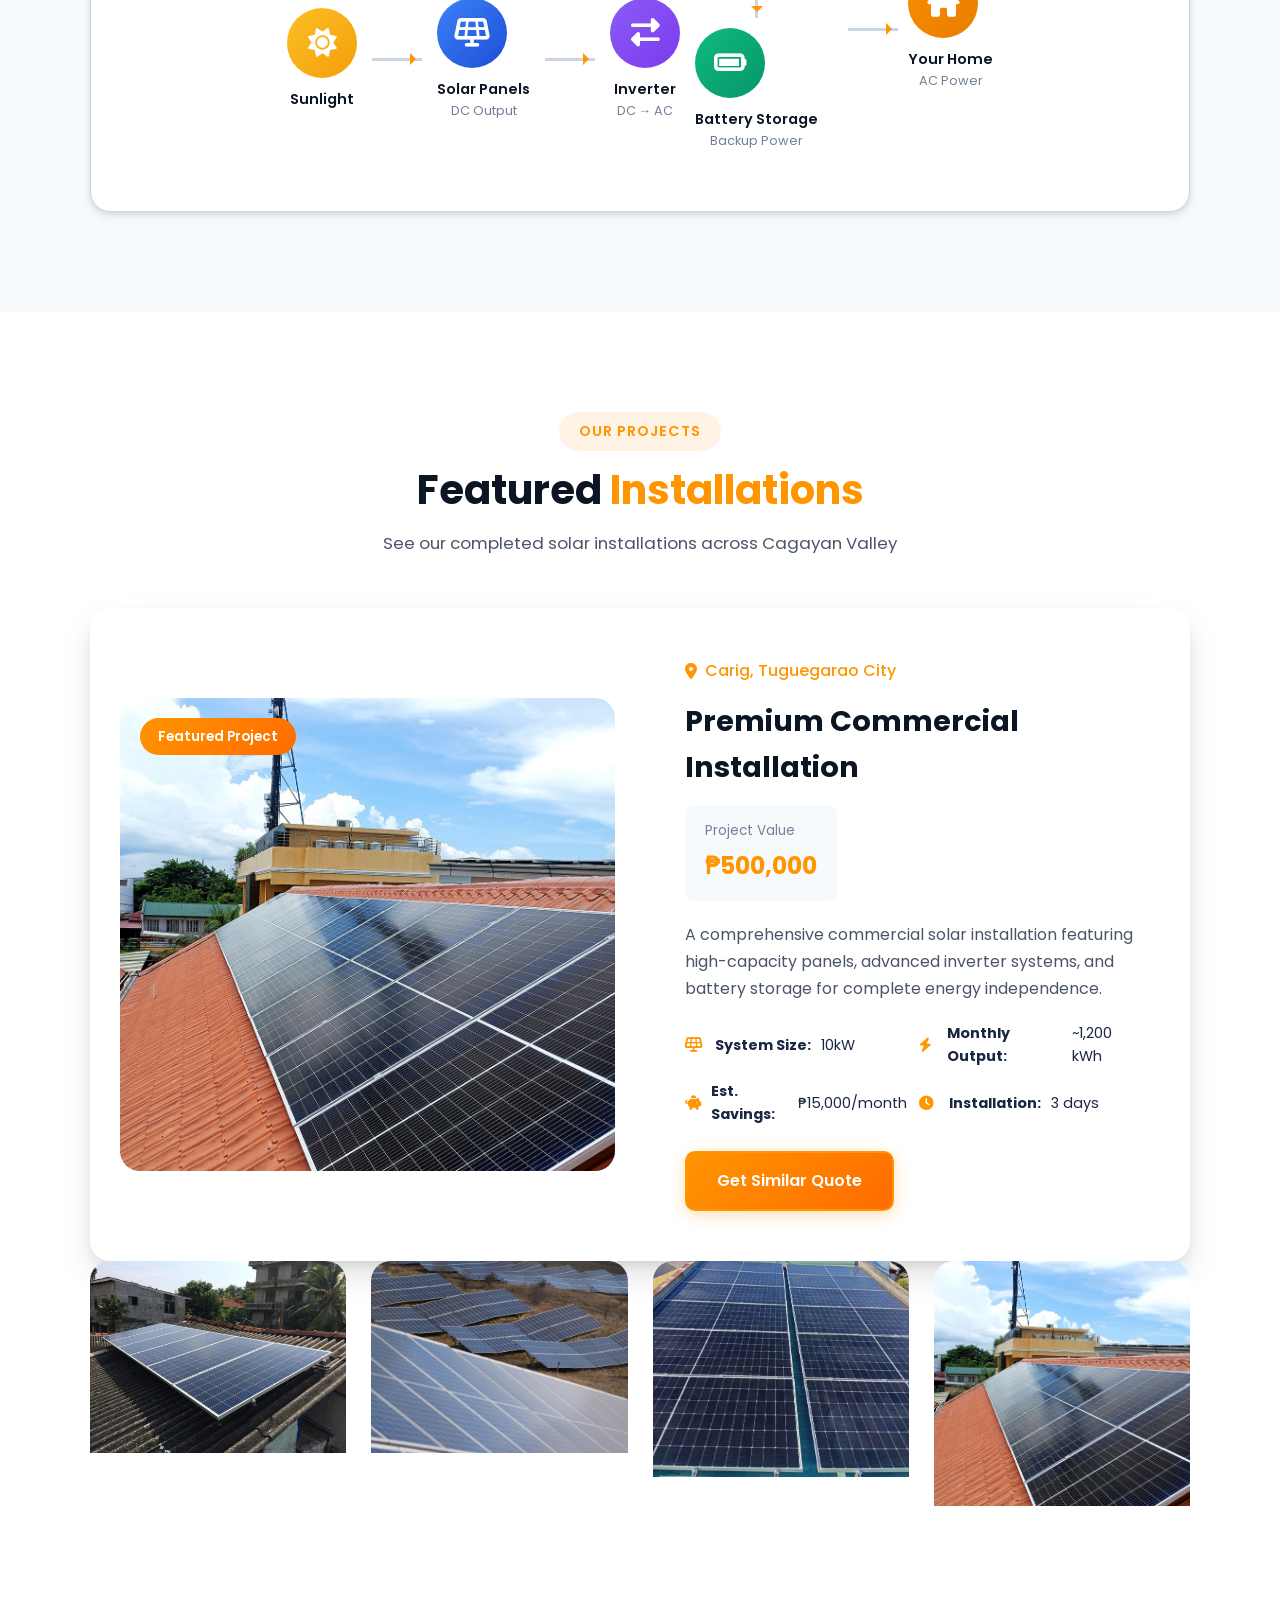
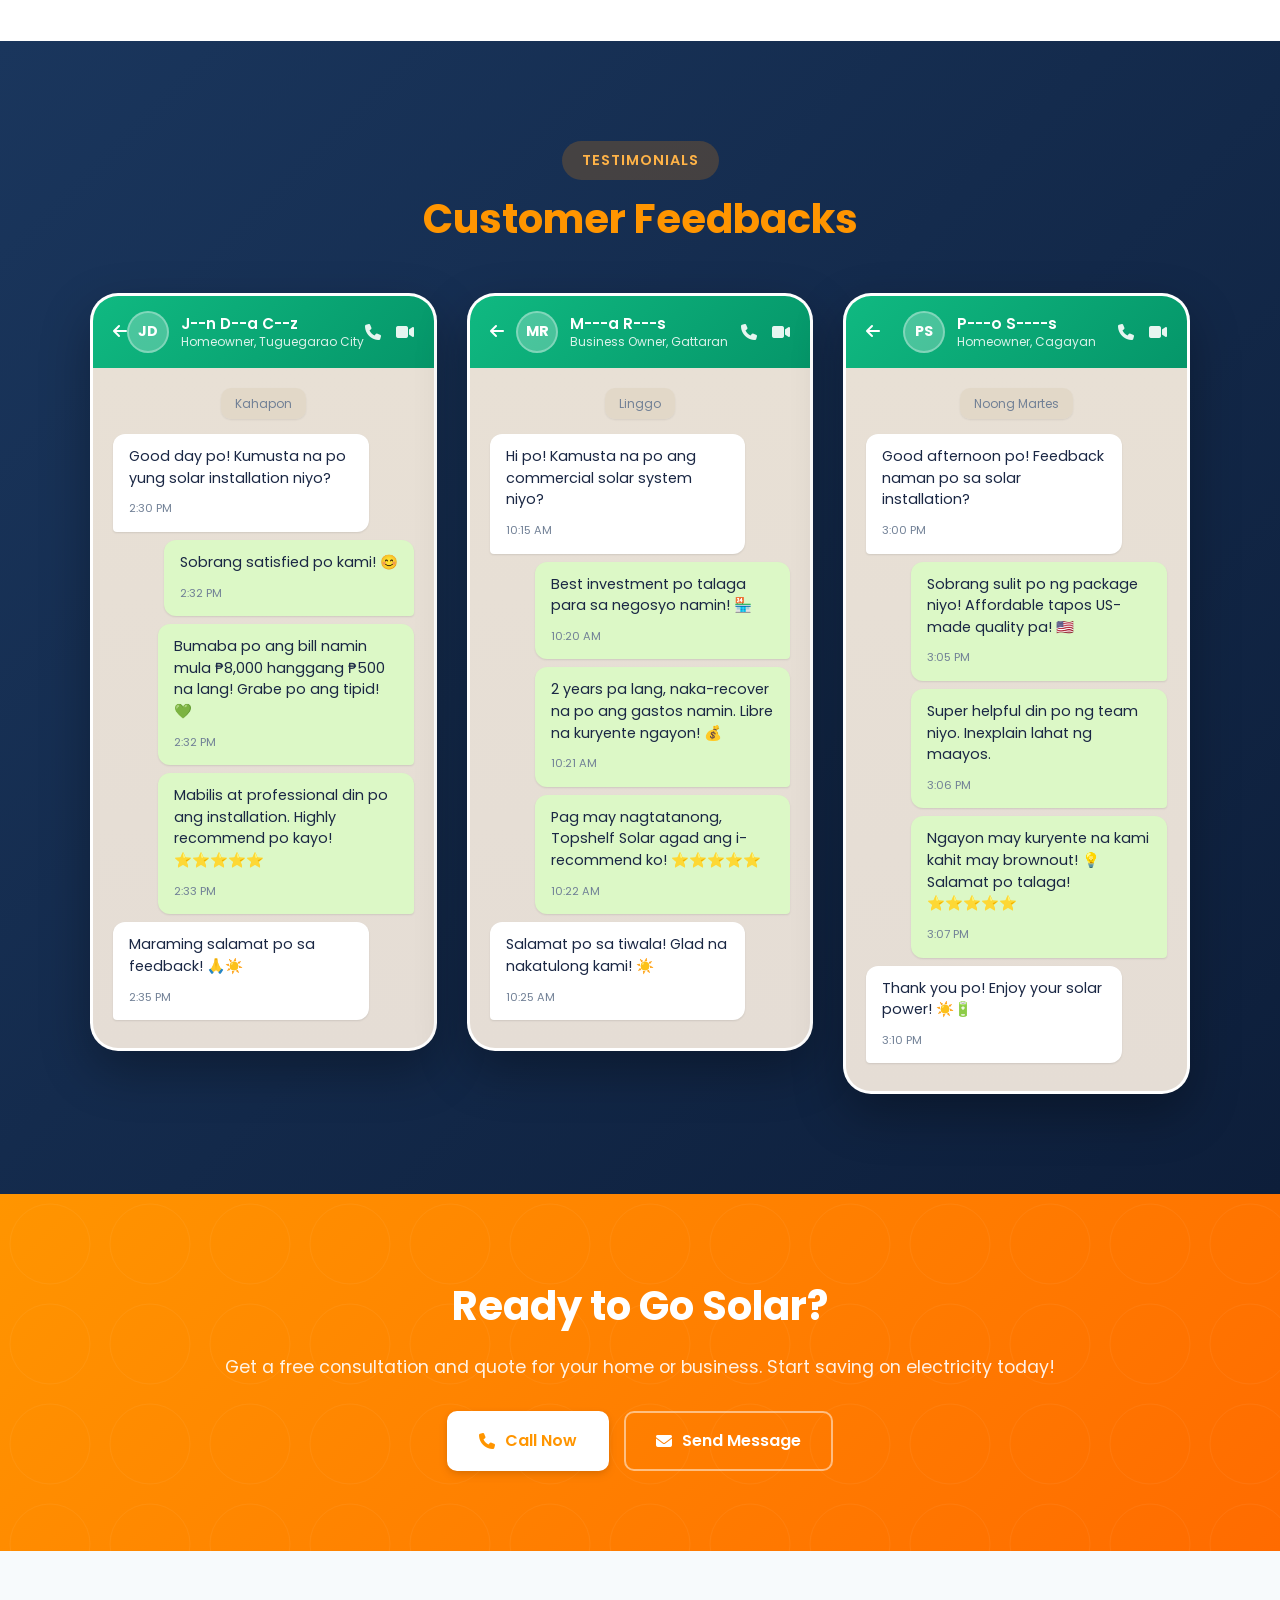
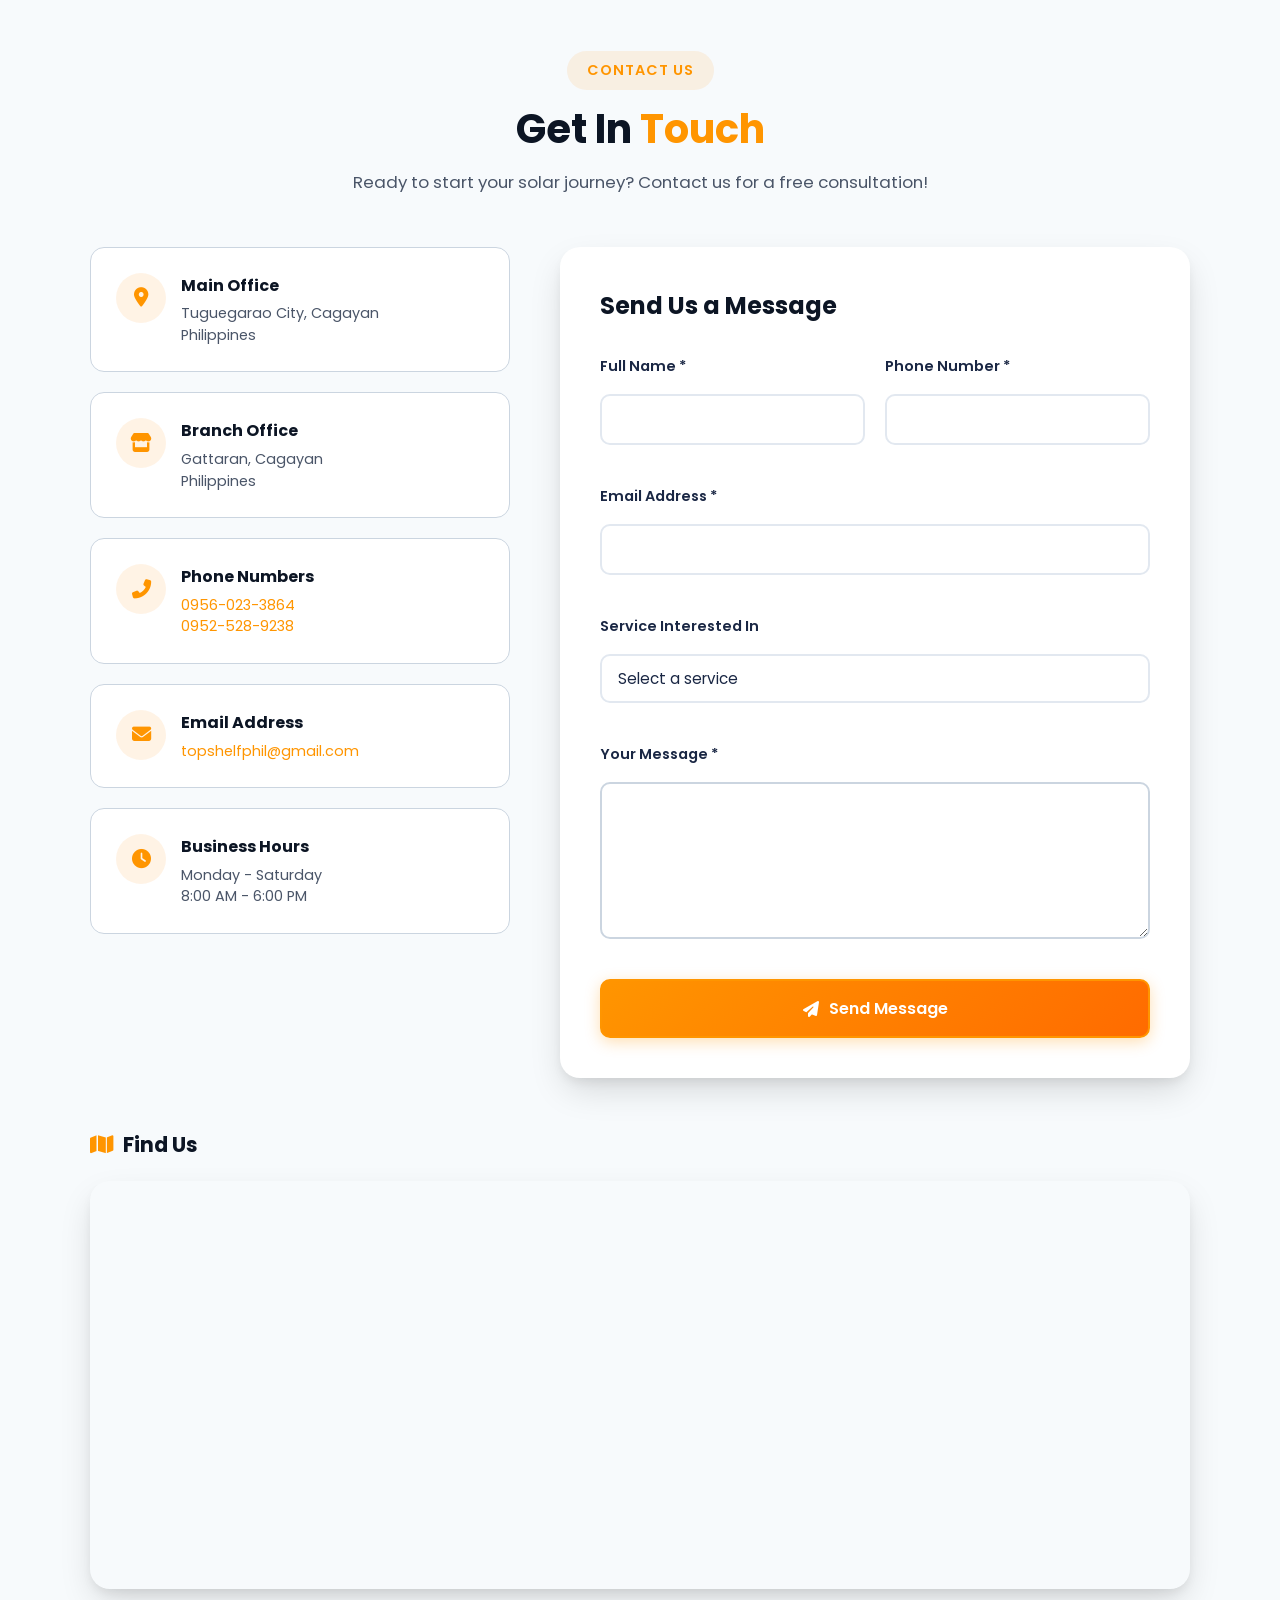
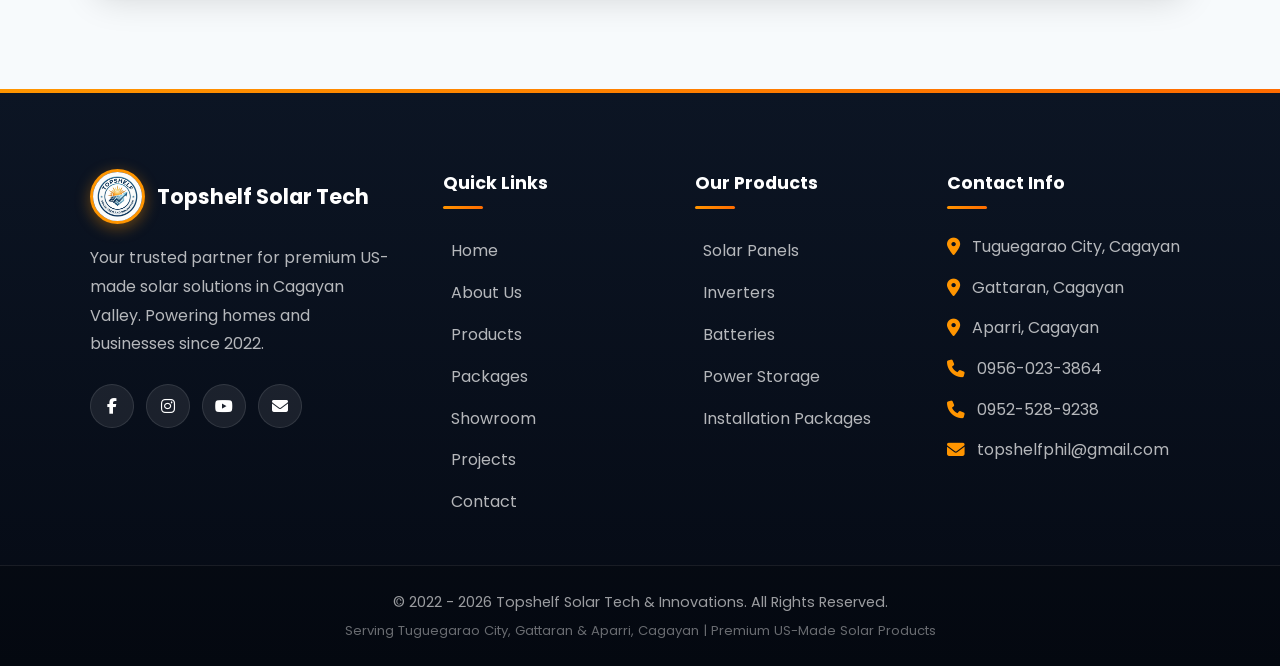
==== commit af1c66b1: "Align Bill Analysis to packages, add custom wattage, site visit note, featured image fix, CSS fixes" ====
--- a/index.html
+++ b/index.html
@@ -710,11 +710,6 @@
                         <img src="7.jpg" alt="Carig Project">
                         <div class="project-badge">Featured Project</div>
                     </div>
-                    <div class="thumbnail-gallery">
-                        <img src="2.jpg" alt="Project Detail 1">
-                        <img src="9.jpg" alt="Project Detail 2">
-                        <img src="5.jpg" alt="Project Detail 3">
-                    </div>
                 </div>
                 <div class="project-details">
                     <span class="project-location"><i class="fas fa-map-marker-alt"></i> Carig, Tuguegarao City</span>
--- a/css/style.css
+++ b/css/style.css
@@ -1507,6 +1507,7 @@
 .badge-commercial { background: var(--secondary-color); }
 .badge-premium { background: #8b5cf6; }
 .badge-budget { background: #06b6d4; }
+.badge-agricultural { background: linear-gradient(135deg, #27ae60, #2ecc71); }
 
 .product-overlay {
     position: absolute;
@@ -1606,6 +1607,92 @@
     justify-content: space-between;
     padding-top: 15px;
     border-top: 1px solid var(--border-color);
+}
+
+/* ---- Package BOM Table (Complete Systems cards) ---- */
+.pkg-bom-table {
+    margin: 12px 0 8px;
+    border: 1px solid rgba(var(--primary-rgb, 14,87,41), 0.15);
+    border-radius: var(--radius-md);
+    overflow: hidden;
+}
+.bom-title {
+    font-size: 0.8rem;
+    font-weight: 600;
+    color: var(--text-secondary);
+    background: rgba(0,0,0,0.04);
+    padding: 6px 10px;
+    margin: 0;
+    border-bottom: 1px solid rgba(0,0,0,0.07);
+}
+.bom-title i {
+    color: var(--primary-color);
+    margin-right: 5px;
+}
+.bom-table-compact {
+    width: 100%;
+    border-collapse: collapse;
+    font-size: 0.78rem;
+}
+.bom-table-compact thead tr {
+    background: var(--primary-color);
+}
+.bom-table-compact thead th {
+    color: #fff;
+    padding: 5px 8px;
+    text-align: left;
+    font-weight: 600;
+    font-size: 0.74rem;
+    text-transform: uppercase;
+    letter-spacing: 0.03em;
+}
+.bom-table-compact tbody tr {
+    border-bottom: 1px solid rgba(0,0,0,0.05);
+}
+.bom-table-compact tbody tr:nth-child(even) {
+    background: rgba(0,0,0,0.02);
+}
+.bom-table-compact tbody tr.bom-free-row {
+    background: rgba(39,174,96,0.06);
+}
+.bom-table-compact tbody tr.bom-free-row td {
+    color: #1a7a3c;
+}
+.bom-table-compact tbody td {
+    padding: 5px 8px;
+    color: var(--text-secondary);
+    vertical-align: top;
+    line-height: 1.3;
+}
+.bom-table-compact tbody td:first-child {
+    font-weight: 600;
+    color: var(--text-primary);
+    white-space: nowrap;
+    width: 48px;
+}
+.bom-table-compact tbody td:last-child {
+    color: var(--text-secondary);
+    font-size: 0.73rem;
+}
+
+/* ---- Package "What it powers" strip ---- */
+.pkg-what-powers {
+    display: flex;
+    flex-wrap: wrap;
+    align-items: center;
+    gap: 6px;
+    font-size: 0.78rem;
+    color: var(--text-secondary);
+    background: rgba(var(--primary-rgb, 14,87,41), 0.05);
+    border-radius: var(--radius-sm);
+    padding: 7px 10px;
+    margin-bottom: 10px;
+    line-height: 1.4;
+}
+.pkg-what-powers .powers-label {
+    font-weight: 700;
+    color: var(--primary-color);
+    flex-shrink: 0;
 }
 
 .product-price-tag {
@@ -1654,7 +1741,8 @@
 }
 
 .product-icon-inverter,
-.product-icon-battery {
+.product-icon-battery,
+.product-icon-agri {
     margin-bottom: 0;
 }
 
@@ -4476,6 +4564,48 @@
     font-weight: 600;
 }
 
+.pkg-price-cell {
+    font-weight: 700;
+    color: var(--primary-color);
+    font-size: 0.95rem;
+}
+
+#custom-wattage-wrap {
+    display: none;
+    background: rgba(247,147,30,0.06);
+    border: 1px dashed rgba(247,147,30,0.4);
+    border-radius: var(--radius-md);
+    padding: 12px 14px;
+    margin-top: -10px;
+}
+
+.custom-watts-note {
+    display: block;
+    font-size: 0.78rem;
+    color: var(--text-muted);
+    margin-top: 6px;
+    font-style: italic;
+}
+
+.site-visit-note {
+    display: flex;
+    align-items: flex-start;
+    gap: 10px;
+    background: rgba(59,130,246,0.08);
+    border: 1px solid rgba(59,130,246,0.25);
+    border-radius: var(--radius-md);
+    padding: 12px 14px;
+    margin-top: 14px;
+    font-size: 0.84rem;
+    color: #1e40af;
+}
+
+.site-visit-note i {
+    color: #2563eb;
+    margin-top: 2px;
+    flex-shrink: 0;
+}
+
 .roi-years {
     display: inline-block;
     background: rgba(16, 185, 129, 0.12);
@@ -4582,6 +4712,530 @@
 .benefit-list li strong {
     color: var(--white);
 }
+
+/* ==========================================
+   CALC MODE TABS (Residential / Commercial)
+   ========================================== */
+.calc-mode-tabs {
+    display: flex;
+    gap: 12px;
+    justify-content: center;
+    flex-wrap: wrap;
+    margin: 32px 0 0;
+}
+
+.calc-mode-btn {
+    display: inline-flex;
+    align-items: center;
+    gap: 8px;
+    padding: 12px 28px;
+    border: 2px solid var(--light-gray);
+    border-radius: 50px;
+    background: var(--white);
+    color: var(--text-muted);
+    font-size: 0.95rem;
+    font-weight: 600;
+    font-family: var(--font-primary);
+    cursor: pointer;
+    transition: var(--transition);
+    white-space: normal;
+    word-break: break-word;
+    text-align: center;
+}
+
+.calc-mode-btn i { font-size: 1rem; }
+
+.calc-mode-btn:hover {
+    border-color: var(--primary-color);
+    color: var(--primary-color);
+}
+
+.calc-mode-btn.active {
+    background: var(--gradient-primary);
+    border-color: transparent;
+    color: var(--white);
+    box-shadow: var(--shadow-orange);
+}
+
+.calc-mode-panel {
+    display: none;
+    margin-top: 32px;
+}
+
+.calc-mode-panel.active {
+    display: block;
+}
+
+/* Package "What it powers" strip */
+.pkg-what-it-powers {
+    display: none;
+    background: linear-gradient(135deg, rgba(247,147,30,0.08), rgba(0,166,81,0.08));
+    border: 1px solid rgba(247,147,30,0.25);
+    border-radius: var(--radius-lg);
+    padding: 14px 18px;
+    margin-bottom: 20px;
+}
+
+.pkg-what-it-powers h4 {
+    font-size: 0.85rem;
+    font-weight: 700;
+    color: var(--primary-color);
+    margin-bottom: 10px;
+    display: flex;
+    align-items: center;
+    gap: 6px;
+}
+
+.pkg-what-it-powers ul {
+    list-style: none;
+    margin: 0;
+    padding: 0;
+    display: flex;
+    flex-direction: column;
+    gap: 5px;
+}
+
+.pkg-what-it-powers ul li {
+    display: flex;
+    align-items: center;
+    gap: 8px;
+    font-size: 0.83rem;
+    color: var(--text-color);
+}
+
+.pkg-what-it-powers ul li i {
+    color: var(--secondary-color);
+    font-size: 0.75rem;
+    flex-shrink: 0;
+}
+
+.calc-disclaimer {
+    font-size: 0.78rem;
+    color: var(--text-muted);
+    margin-top: 12px;
+    text-align: center;
+    line-height: 1.5;
+}
+
+.roi-view-pkg-btn {
+    display: block;
+    text-align: center;
+    margin-top: 16px;
+}
+
+/* ==========================================
+   COMMERCIAL / INDUSTRIAL CALCULATOR
+   ========================================== */
+.comm-calc-layout {
+    display: grid;
+    grid-template-columns: 1fr 380px;
+    gap: 28px;
+    align-items: start;
+}
+
+.comm-appliance-section {
+    background: var(--off-white);
+    border-radius: var(--radius-xl);
+    padding: 30px;
+    border: 1px solid var(--light-gray);
+}
+
+.comm-appliance-section h3 {
+    font-size: 1.15rem;
+    font-weight: 700;
+    color: var(--text-color);
+    margin-bottom: 8px;
+    display: flex;
+    align-items: center;
+    gap: 10px;
+}
+
+.comm-appliance-section h3 i { color: var(--primary-color); }
+
+.comm-intro {
+    font-size: 0.88rem;
+    color: var(--text-muted);
+    margin-bottom: 18px;
+    line-height: 1.6;
+    word-break: break-word;
+    overflow-wrap: break-word;
+}
+
+.comm-sector-filter {
+    display: flex;
+    gap: 8px;
+    flex-wrap: wrap;
+    margin-bottom: 16px;
+}
+
+.comm-filter-btn {
+    padding: 6px 16px;
+    border: 2px solid var(--light-gray);
+    border-radius: 50px;
+    background: var(--white);
+    color: var(--text-muted);
+    font-size: 0.82rem;
+    font-weight: 600;
+    font-family: var(--font-primary);
+    cursor: pointer;
+    transition: var(--transition);
+    white-space: nowrap;
+}
+
+.comm-filter-btn:hover { border-color: var(--primary-color); color: var(--primary-color); }
+
+.comm-filter-btn.active {
+    background: var(--primary-color);
+    border-color: var(--primary-color);
+    color: var(--white);
+}
+
+.comm-appliance-grid {
+    display: flex;
+    flex-direction: column;
+    gap: 8px;
+    max-height: 480px;
+    overflow-y: auto;
+    padding-right: 4px;
+    margin-bottom: 16px;
+}
+
+.comm-appliance-grid::-webkit-scrollbar { width: 6px; }
+.comm-appliance-grid::-webkit-scrollbar-thumb { background: var(--primary-color); border-radius: 3px; }
+
+.comm-ap-item {
+    display: flex;
+    align-items: center;
+    gap: 10px;
+    background: var(--white);
+    border: 2px solid var(--light-gray);
+    border-radius: var(--radius-lg);
+    padding: 10px 14px;
+    transition: var(--transition);
+    flex-wrap: wrap;
+}
+
+.comm-ap-item.active {
+    border-color: var(--primary-color);
+    background: rgba(247, 147, 30, 0.04);
+}
+
+.comm-ap-check input[type="checkbox"] {
+    width: 18px;
+    height: 18px;
+    cursor: pointer;
+    accent-color: var(--primary-color);
+    flex-shrink: 0;
+}
+
+.comm-ap-icon {
+    width: 34px;
+    height: 34px;
+    border-radius: 8px;
+    background: var(--off-white);
+    display: flex;
+    align-items: center;
+    justify-content: center;
+    color: var(--primary-color);
+    font-size: 0.9rem;
+    flex-shrink: 0;
+}
+
+.comm-ap-item.active .comm-ap-icon {
+    background: rgba(247, 147, 30, 0.12);
+}
+
+.comm-ap-info {
+    flex: 1;
+    min-width: 0;
+}
+
+.comm-ap-name {
+    font-size: 0.88rem;
+    font-weight: 600;
+    color: var(--text-color);
+    word-break: break-word;
+    overflow-wrap: break-word;
+}
+
+.comm-ap-watts {
+    font-size: 0.78rem;
+    color: var(--text-muted);
+}
+
+.comm-ap-controls {
+    display: flex;
+    gap: 8px;
+    flex-shrink: 0;
+}
+
+.comm-ctrl-row {
+    display: flex;
+    align-items: center;
+    gap: 4px;
+}
+
+.comm-ctrl-lbl {
+    font-size: 0.72rem;
+    color: var(--text-muted);
+    font-weight: 600;
+    min-width: 22px;
+}
+
+.comm-qty-wrap {
+    display: flex;
+    align-items: center;
+    border: 1px solid var(--light-gray);
+    border-radius: 6px;
+    overflow: hidden;
+}
+
+.comm-qty-btn {
+    width: 22px;
+    height: 28px;
+    border: none;
+    background: var(--off-white);
+    font-size: 0.9rem;
+    font-weight: 700;
+    cursor: pointer;
+    display: flex;
+    align-items: center;
+    justify-content: center;
+    color: var(--text-color);
+    transition: background 0.15s;
+    padding: 0;
+}
+
+.comm-qty-btn:hover { background: var(--primary-color); color: var(--white); }
+
+.comm-qty-field,
+.comm-hrs-field {
+    width: 36px;
+    height: 28px;
+    border: none;
+    text-align: center;
+    font-size: 0.82rem;
+    font-family: var(--font-primary);
+    color: var(--text-color);
+    -moz-appearance: textfield;
+    appearance: textfield;
+    background: var(--white);
+    padding: 0;
+}
+
+.comm-qty-field::-webkit-outer-spin-button,
+.comm-qty-field::-webkit-inner-spin-button,
+.comm-hrs-field::-webkit-outer-spin-button,
+.comm-hrs-field::-webkit-inner-spin-button { -webkit-appearance: none; }
+
+.comm-qty-field:focus,
+.comm-hrs-field:focus { outline: none; background: rgba(247,147,30,0.06); }
+
+/* Total bar */
+.comm-total-bar {
+    display: flex;
+    gap: 12px;
+    background: linear-gradient(135deg, var(--primary-color), var(--secondary-color));
+    border-radius: var(--radius-lg);
+    padding: 14px 18px;
+    flex-wrap: wrap;
+}
+
+.comm-total-item {
+    flex: 1;
+    display: flex;
+    flex-direction: column;
+    gap: 4px;
+    min-width: 120px;
+}
+
+.comm-total-label {
+    font-size: 0.78rem;
+    color: rgba(255,255,255,0.75);
+    display: flex;
+    align-items: center;
+    gap: 5px;
+    word-break: break-word;
+}
+
+.comm-total-value {
+    font-size: 1.3rem;
+    font-weight: 800;
+    color: var(--white);
+}
+
+.comm-total-value.accent { color: #FFE066; }
+
+/* Selected list below total bar */
+.comm-selected-list-wrap {
+    margin-top: 18px;
+}
+
+.comm-selected-list-wrap h4 {
+    font-size: 0.88rem;
+    font-weight: 700;
+    color: var(--text-color);
+    margin-bottom: 10px;
+    display: flex;
+    align-items: center;
+    gap: 6px;
+}
+
+.comm-selected-list-wrap h4 i { color: var(--primary-color); }
+
+.comm-selected-list {
+    display: flex;
+    flex-direction: column;
+    gap: 6px;
+    max-height: 200px;
+    overflow-y: auto;
+}
+
+.comm-sel-row {
+    display: flex;
+    align-items: center;
+    gap: 8px;
+    font-size: 0.82rem;
+    background: var(--white);
+    border-radius: 6px;
+    padding: 6px 10px;
+    word-break: break-word;
+}
+
+.comm-sel-row i { color: var(--primary-color); flex-shrink: 0; }
+.comm-sel-name { flex: 1; font-weight: 500; }
+.comm-sel-detail { color: var(--text-muted); white-space: nowrap; }
+.comm-sel-watts { font-weight: 700; color: var(--secondary-color); white-space: nowrap; }
+
+.comm-no-selection {
+    font-size: 0.85rem;
+    color: var(--text-muted);
+    text-align: center;
+    padding: 12px;
+}
+
+/* Right: params + results */
+.comm-params-results {
+    display: flex;
+    flex-direction: column;
+    gap: 20px;
+    position: sticky;
+    top: 90px;
+}
+
+.comm-params-card {
+    background: var(--off-white);
+    border-radius: var(--radius-xl);
+    padding: 28px;
+    border: 1px solid var(--light-gray);
+}
+
+.comm-params-card h3 {
+    font-size: 1.1rem;
+    font-weight: 700;
+    color: var(--text-color);
+    margin-bottom: 20px;
+    display: flex;
+    align-items: center;
+    gap: 8px;
+}
+.comm-params-card h3 i { color: var(--primary-color); }
+
+.comm-results-card {
+    background: var(--gradient-secondary);
+    border-radius: var(--radius-xl);
+    padding: 28px;
+    color: var(--white);
+}
+
+.comm-results-card h3 {
+    font-size: 1.1rem;
+    font-weight: 700;
+    margin-bottom: 18px;
+    display: flex;
+    align-items: center;
+    gap: 8px;
+    color: var(--white);
+}
+
+.comm-results-card h3 i { color: var(--primary-color); }
+
+.comm-empty-state {
+    text-align: center;
+    padding: 30px 20px;
+    color: rgba(255,255,255,0.5);
+}
+
+.comm-empty-state i {
+    font-size: 2.5rem;
+    display: block;
+    margin-bottom: 12px;
+    color: rgba(255,255,255,0.2);
+}
+
+.comm-empty-state p {
+    font-size: 0.88rem;
+    word-break: break-word;
+    overflow-wrap: break-word;
+}
+
+.comm-result-grid {
+    display: grid;
+    grid-template-columns: 1fr 1fr;
+    gap: 12px;
+    margin-bottom: 16px;
+}
+
+.comm-result-item {
+    background: rgba(255,255,255,0.08);
+    border-radius: var(--radius-lg);
+    padding: 14px 12px;
+    text-align: center;
+}
+
+.comm-result-item.full-width {
+    grid-column: 1 / -1;
+    background: rgba(255, 149, 0, 0.15);
+    border: 1px solid rgba(255, 149, 0, 0.3);
+}
+
+.comm-result-item .result-label {
+    font-size: 0.72rem;
+    color: rgba(255,255,255,0.6);
+    text-transform: uppercase;
+    letter-spacing: 0.5px;
+    margin-bottom: 5px;
+    word-break: break-word;
+}
+
+.comm-result-item .result-value {
+    font-size: 1.05rem;
+    font-weight: 700;
+    color: var(--white);
+    word-break: break-word;
+    overflow-wrap: break-word;
+}
+
+.comm-result-item.full-width .result-value {
+    font-size: 1.4rem;
+    color: var(--primary-light);
+}
+
+.comm-disclaimer {
+    display: flex;
+    gap: 8px;
+    align-items: flex-start;
+    background: rgba(255,255,255,0.06);
+    border-radius: 8px;
+    padding: 10px 14px;
+    font-size: 0.78rem;
+    color: rgba(255,255,255,0.65);
+    margin-bottom: 4px;
+    word-break: break-word;
+    overflow-wrap: break-word;
+}
+
+.comm-disclaimer i { flex-shrink: 0; margin-top: 2px; }
 
 /* ROI Calculator */
 .roi-calculator-section {
@@ -5384,3 +6038,216 @@
         justify-content: flex-end;
     }
 }
+
+/* ============================================================
+   AGRICULTURAL SOLAR PUMPS — PRODUCTS PAGE
+   ============================================================ */
+
+/* Section wrapper */
+.agri-pump-section {
+    background: linear-gradient(180deg, var(--bg-secondary) 0%, var(--bg-primary) 100%);
+    padding-top: 60px;
+    padding-bottom: 60px;
+}
+
+/* Category title bar accent for agri */
+.agri-title-bar {
+    border-left: 4px solid #27ae60;
+}
+.agri-title-bar h3 i {
+    color: #27ae60;
+}
+
+/* Icon box colour for agri pump cards */
+.product-icon-agri {
+    background: linear-gradient(135deg, #0d6b3a 0%, #1a9e5c 50%, #27ae60 100%);
+}
+
+/* ---- Intro Banner ---- */
+.agri-intro-banner {
+    display: grid;
+    grid-template-columns: 1fr 1fr;
+    gap: 40px;
+    align-items: center;
+    background: linear-gradient(135deg, rgba(39,174,96,0.08), rgba(46,204,113,0.05));
+    border: 1px solid rgba(39,174,96,0.2);
+    border-radius: var(--radius-xl);
+    padding: 36px;
+    margin-bottom: 48px;
+}
+
+.agri-intro-text h3 {
+    font-size: 1.4rem;
+    color: var(--text-primary);
+    margin-bottom: 12px;
+}
+.agri-intro-text h3 i {
+    color: #27ae60;
+    margin-right: 8px;
+}
+.agri-intro-text p {
+    color: var(--text-secondary);
+    margin-bottom: 16px;
+    line-height: 1.7;
+}
+
+.agri-benefits-list {
+    list-style: none;
+    padding: 0;
+    margin: 0;
+    display: flex;
+    flex-direction: column;
+    gap: 8px;
+}
+.agri-benefits-list li {
+    display: flex;
+    align-items: flex-start;
+    gap: 10px;
+    color: var(--text-secondary);
+    font-size: 0.9rem;
+    line-height: 1.5;
+}
+.agri-benefits-list li i {
+    color: #27ae60;
+    flex-shrink: 0;
+    margin-top: 2px;
+}
+.agri-benefits-list li strong {
+    color: var(--text-primary);
+}
+
+/* Flow Diagram */
+.agri-diagram {
+    display: flex;
+    align-items: center;
+    justify-content: center;
+    gap: 8px;
+    flex-wrap: wrap;
+}
+.agri-diagram-node {
+    display: flex;
+    flex-direction: column;
+    align-items: center;
+    gap: 8px;
+    text-align: center;
+}
+.agri-diagram-node span {
+    font-size: 0.75rem;
+    color: var(--text-secondary);
+    max-width: 80px;
+    line-height: 1.3;
+}
+.agri-node-icon {
+    width: 56px;
+    height: 56px;
+    border-radius: 50%;
+    display: flex;
+    align-items: center;
+    justify-content: center;
+    box-shadow: 0 4px 12px rgba(0,0,0,0.2);
+}
+.agri-node-icon i {
+    font-size: 1.4rem;
+    color: #fff;
+}
+.agri-flow-arrow {
+    color: rgba(255,255,255,0.4);
+    font-size: 1.2rem;
+    margin-bottom: 24px;
+    flex-shrink: 0;
+}
+
+/* ---- Pump Spec Chips ---- */
+.agri-pump-specs-bar {
+    display: flex;
+    flex-wrap: wrap;
+    gap: 6px;
+    margin: 12px 0;
+}
+.pump-spec-chip {
+    display: inline-flex;
+    align-items: center;
+    gap: 5px;
+    padding: 4px 10px;
+    background: rgba(39,174,96,0.12);
+    border: 1px solid rgba(39,174,96,0.25);
+    border-radius: 20px;
+    font-size: 0.78rem;
+    color: #27ae60;
+    font-weight: 600;
+    white-space: nowrap;
+}
+.pump-spec-chip i {
+    font-size: 0.7rem;
+}
+
+/* ---- Agricultural CTA Bar ---- */
+.agri-cta-bar {
+    display: flex;
+    align-items: center;
+    justify-content: space-between;
+    gap: 24px;
+    background: linear-gradient(135deg, #0d6b3a, #27ae60);
+    border-radius: var(--radius-xl);
+    padding: 32px 36px;
+    margin-top: 48px;
+    flex-wrap: wrap;
+}
+.agri-cta-text h3 {
+    font-size: 1.2rem;
+    color: #fff;
+    margin-bottom: 6px;
+    font-weight: 700;
+}
+.agri-cta-text h3 i {
+    margin-right: 8px;
+    opacity: 0.9;
+}
+.agri-cta-text p {
+    color: rgba(255,255,255,0.85);
+    font-size: 0.9rem;
+    margin: 0;
+}
+.agri-cta-actions {
+    display: flex;
+    gap: 12px;
+    flex-wrap: wrap;
+    flex-shrink: 0;
+}
+.agri-cta-actions .btn-outline {
+    border-color: rgba(255,255,255,0.7);
+    color: #fff;
+}
+.agri-cta-actions .btn-outline:hover {
+    background: rgba(255,255,255,0.15);
+    border-color: #fff;
+}
+
+/* ---- Responsive ---- */
+@media (max-width: 900px) {
+    .agri-intro-banner {
+        grid-template-columns: 1fr;
+        gap: 28px;
+    }
+    .agri-intro-visual {
+        display: none;
+    }
+}
+@media (max-width: 600px) {
+    .agri-cta-bar {
+        flex-direction: column;
+        text-align: center;
+        padding: 24px 20px;
+    }
+    .agri-cta-actions {
+        width: 100%;
+        justify-content: center;
+    }
+    .agri-intro-banner {
+        padding: 20px;
+    }
+    .agri-pump-section {
+        padding-top: 40px;
+        padding-bottom: 40px;
+    }
+}
--- a/css/responsive.css
+++ b/css/responsive.css
@@ -3395,4 +3395,211 @@
         bottom: 20px;
         right: 20px;
     }
+}
+
+/* ==========================================
+   GLOBAL TEXT WRAPPING — ALL TABS & BUTTONS
+   ========================================== */
+.type-btn,
+.sector-btn,
+.calc-mode-btn,
+.comm-filter-btn,
+.package-tab-btn,
+.tab-btn,
+.nav-tab,
+.filter-btn {
+    word-break: break-word;
+    overflow-wrap: break-word;
+    hyphens: auto;
+    white-space: normal;
+}
+
+/* Package cards */
+.package-card *,
+.package-name,
+.package-description,
+.package-features li,
+.package-note span {
+    word-break: break-word;
+    overflow-wrap: break-word;
+}
+
+/* Feature / benefit lists */
+.feature-item p,
+.benefit-card p,
+.benefit-list li div,
+.system-features li,
+.commercial-feature p,
+.commercial-feature h4 {
+    word-break: break-word;
+    overflow-wrap: break-word;
+}
+
+/* ROI / configurator results */
+.result-label,
+.result-value,
+.spec-label,
+.spec-value,
+.roi-result-item,
+.comm-result-item {
+    word-break: break-word;
+    overflow-wrap: break-word;
+}
+
+/* Stats, hero, section tags */
+.stat-label,
+.section-tag,
+.hero-badge,
+.hero-title,
+.hero-subtitle {
+    word-break: break-word;
+    overflow-wrap: break-word;
+}
+
+/* Appliance names in system builder & comm calc */
+.appliance-name,
+.appliance-watts,
+.comm-ap-name,
+.comm-ap-watts,
+.sel-name,
+.comm-sel-name {
+    word-break: break-word;
+    overflow-wrap: break-word;
+}
+
+/* ==========================================
+   RESPONSIVE — COMMERCIAL CALCULATOR
+   ========================================== */
+@media (max-width: 1024px) {
+    .comm-calc-layout {
+        grid-template-columns: 1fr;
+    }
+
+    .comm-params-results {
+        position: static;
+        display: grid;
+        grid-template-columns: 1fr 1fr;
+        gap: 20px;
+    }
+}
+
+@media (max-width: 768px) {
+    /* Calc mode tabs */
+    .calc-mode-tabs {
+        gap: 8px;
+    }
+
+    .calc-mode-btn {
+        padding: 10px 18px;
+        font-size: 0.88rem;
+    }
+
+    /* Commercial layout */
+    .comm-params-results {
+        grid-template-columns: 1fr;
+    }
+
+    .comm-appliance-grid {
+        max-height: 360px;
+    }
+
+    .comm-ap-item {
+        flex-wrap: wrap;
+    }
+
+    .comm-ap-controls {
+        width: 100%;
+        justify-content: flex-end;
+    }
+
+    .comm-result-grid {
+        grid-template-columns: 1fr 1fr;
+    }
+
+    /* ROI calc layout */
+    .roi-calc-layout {
+        grid-template-columns: 1fr;
+    }
+
+    /* System builder type/sector buttons */
+    .type-grid {
+        grid-template-columns: 1fr 1fr;
+    }
+
+    .type-btn strong,
+    .type-btn small {
+        white-space: normal;
+        word-break: break-word;
+    }
+
+    .sector-tabs {
+        flex-wrap: wrap;
+        gap: 8px;
+    }
+
+    .sector-btn {
+        flex: 1;
+        min-width: 90px;
+        text-align: center;
+        font-size: 0.82rem;
+        padding: 8px 12px;
+    }
+}
+
+@media (max-width: 576px) {
+    .calc-mode-btn {
+        width: 100%;
+        justify-content: center;
+        font-size: 0.85rem;
+    }
+
+    .comm-ap-item {
+        padding: 8px 10px;
+    }
+
+    .comm-ap-controls {
+        gap: 4px;
+    }
+
+    .comm-ctrl-lbl {
+        font-size: 0.68rem;
+    }
+
+    .comm-qty-field,
+    .comm-hrs-field {
+        width: 30px;
+    }
+
+    .comm-result-grid {
+        grid-template-columns: 1fr;
+    }
+
+    .type-grid {
+        grid-template-columns: 1fr;
+    }
+
+    .type-btn {
+        text-align: left;
+        padding: 12px 16px;
+    }
+
+    .comm-total-bar {
+        flex-direction: column;
+        gap: 8px;
+    }
+
+    /* Package cards text */
+    .package-card .package-name {
+        font-size: 1.1rem;
+    }
+
+    .package-features li span {
+        word-break: break-word;
+    }
+
+    /* Section headers */
+    .section-header h2 {
+        word-break: break-word;
+        overflow-wrap: break-word;
+    }
 }
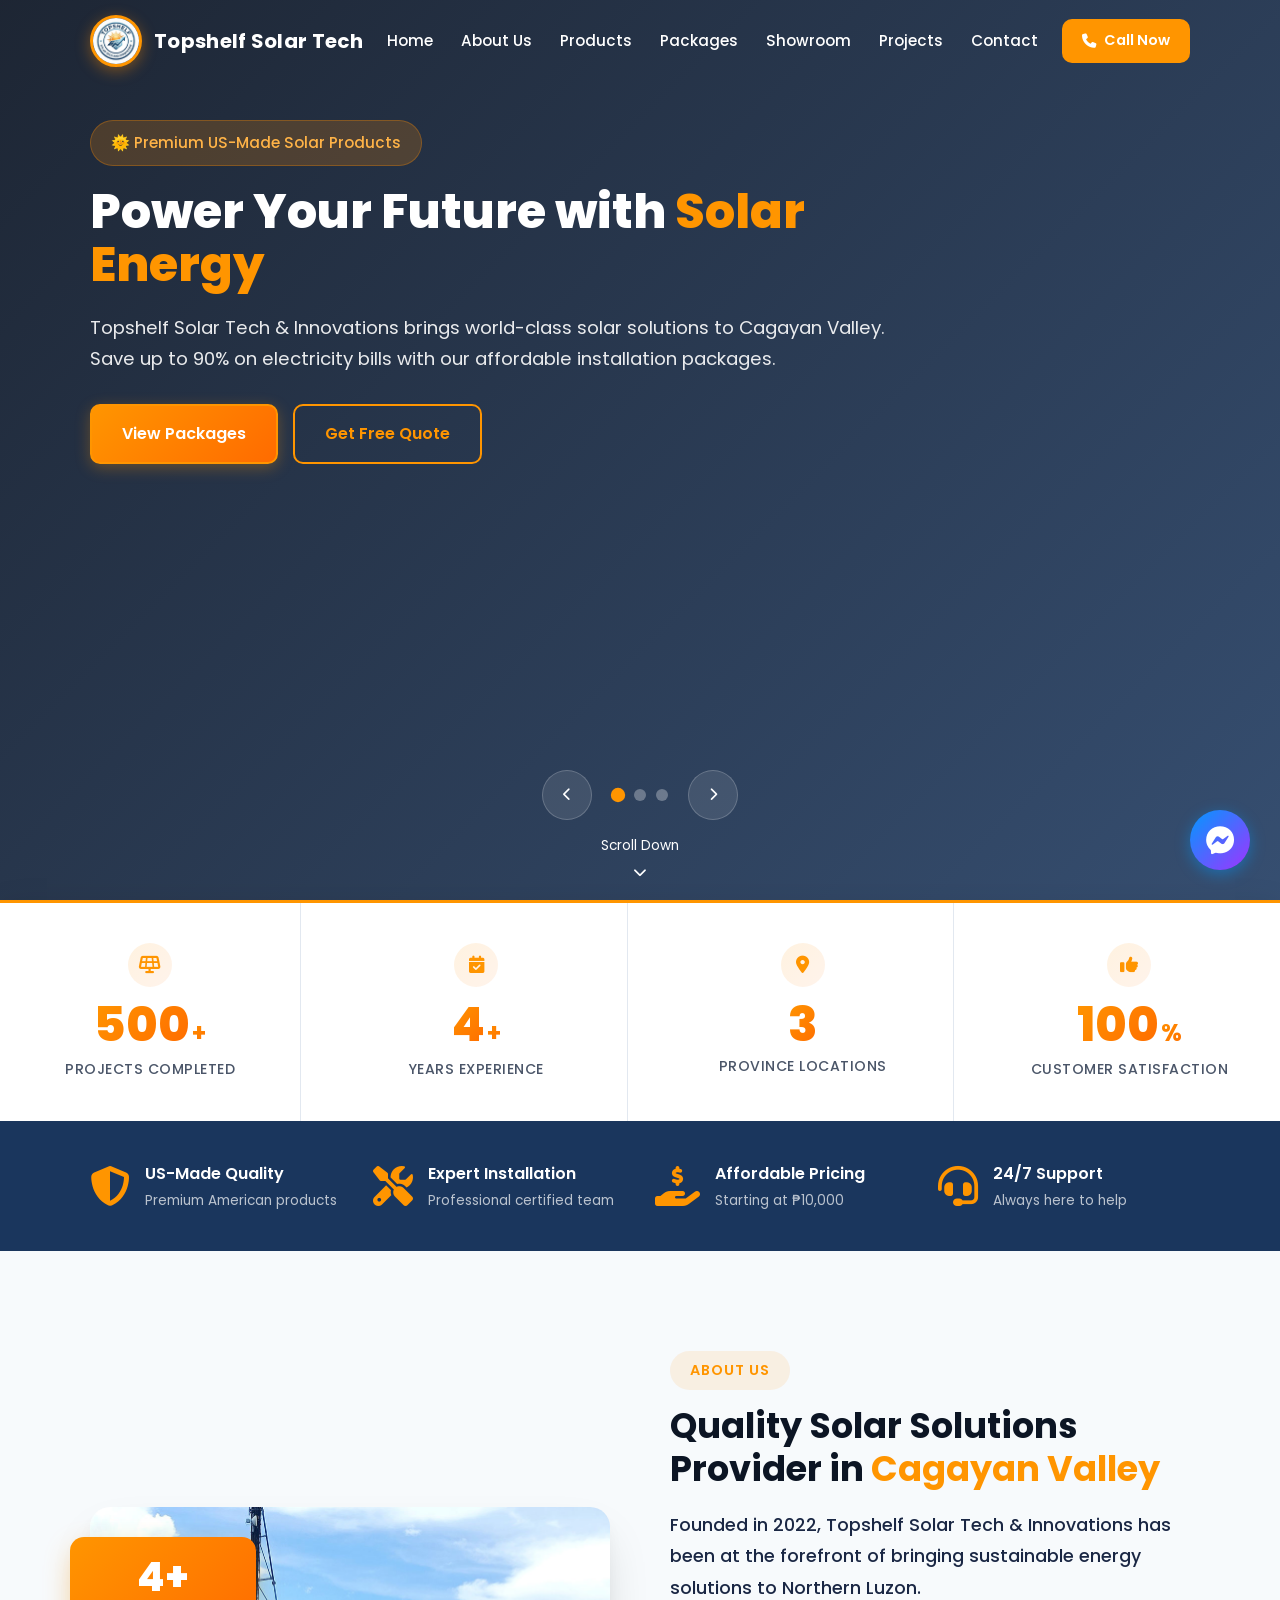
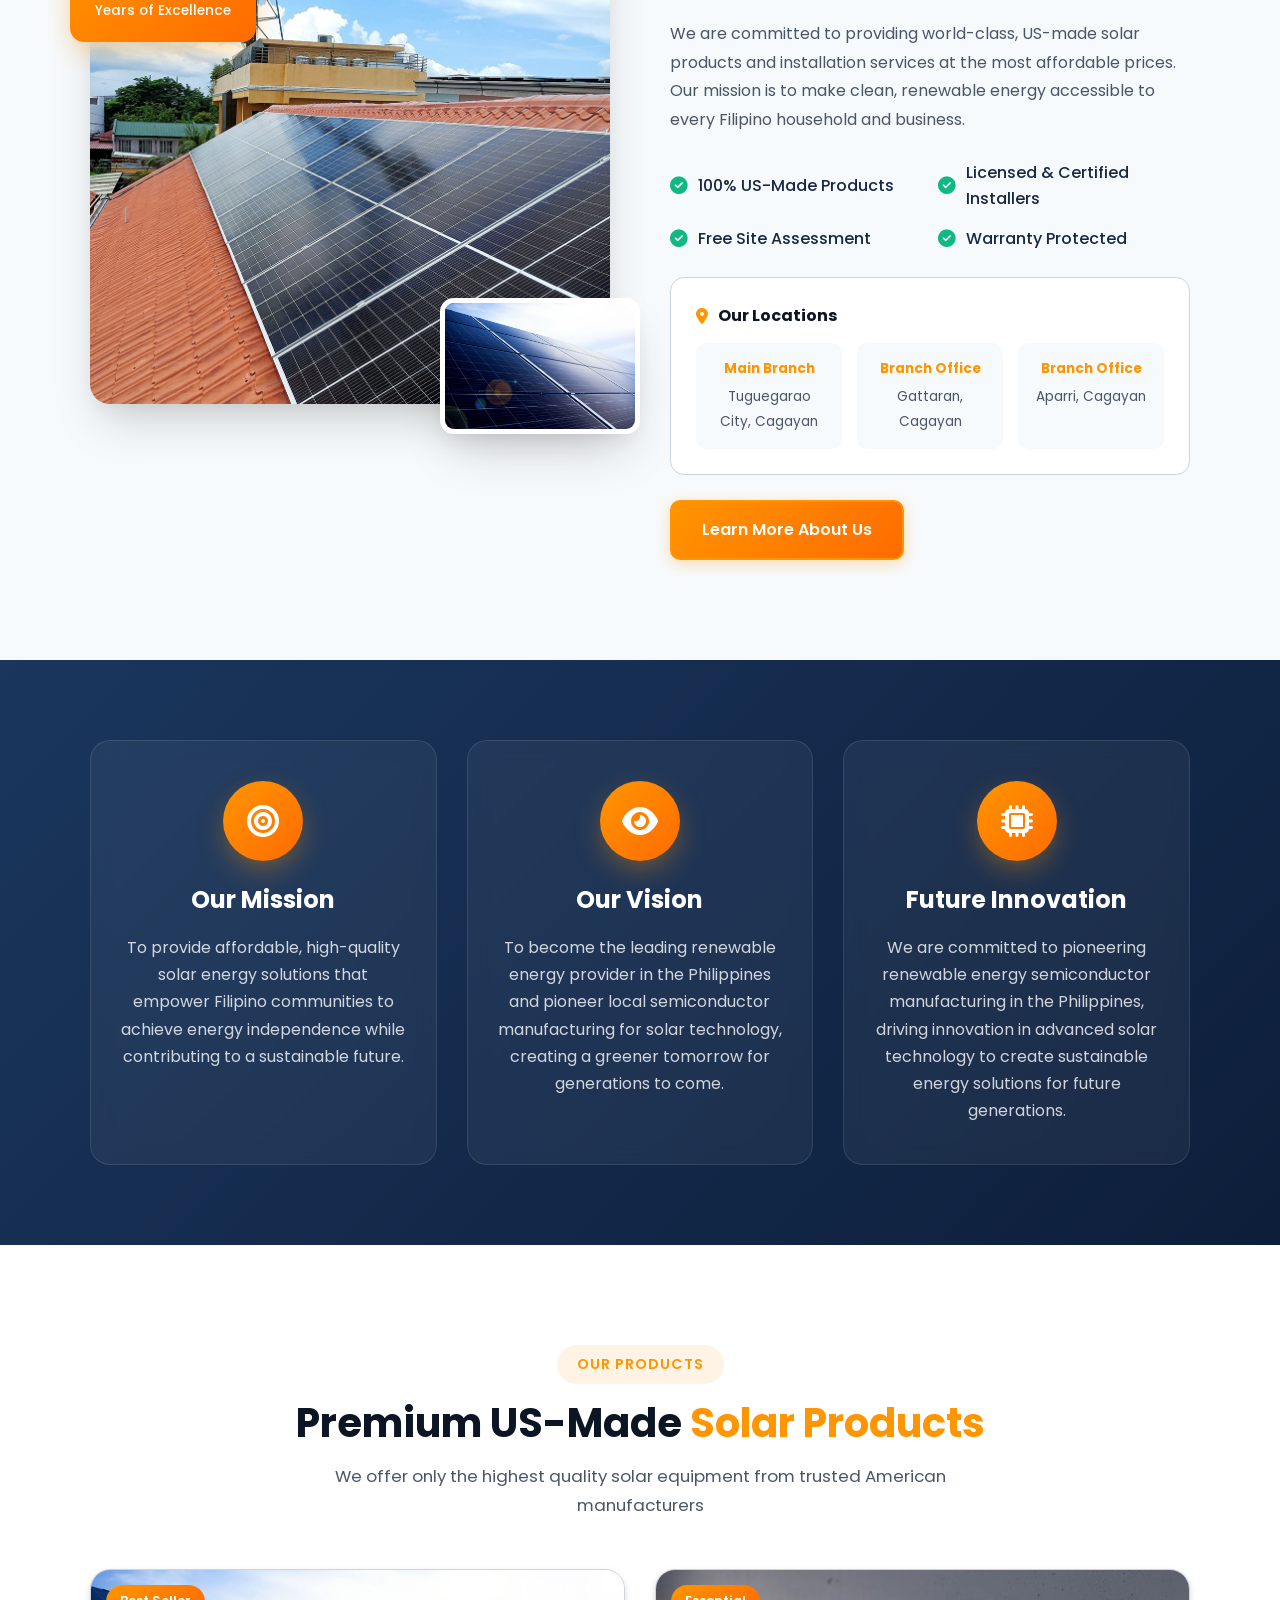
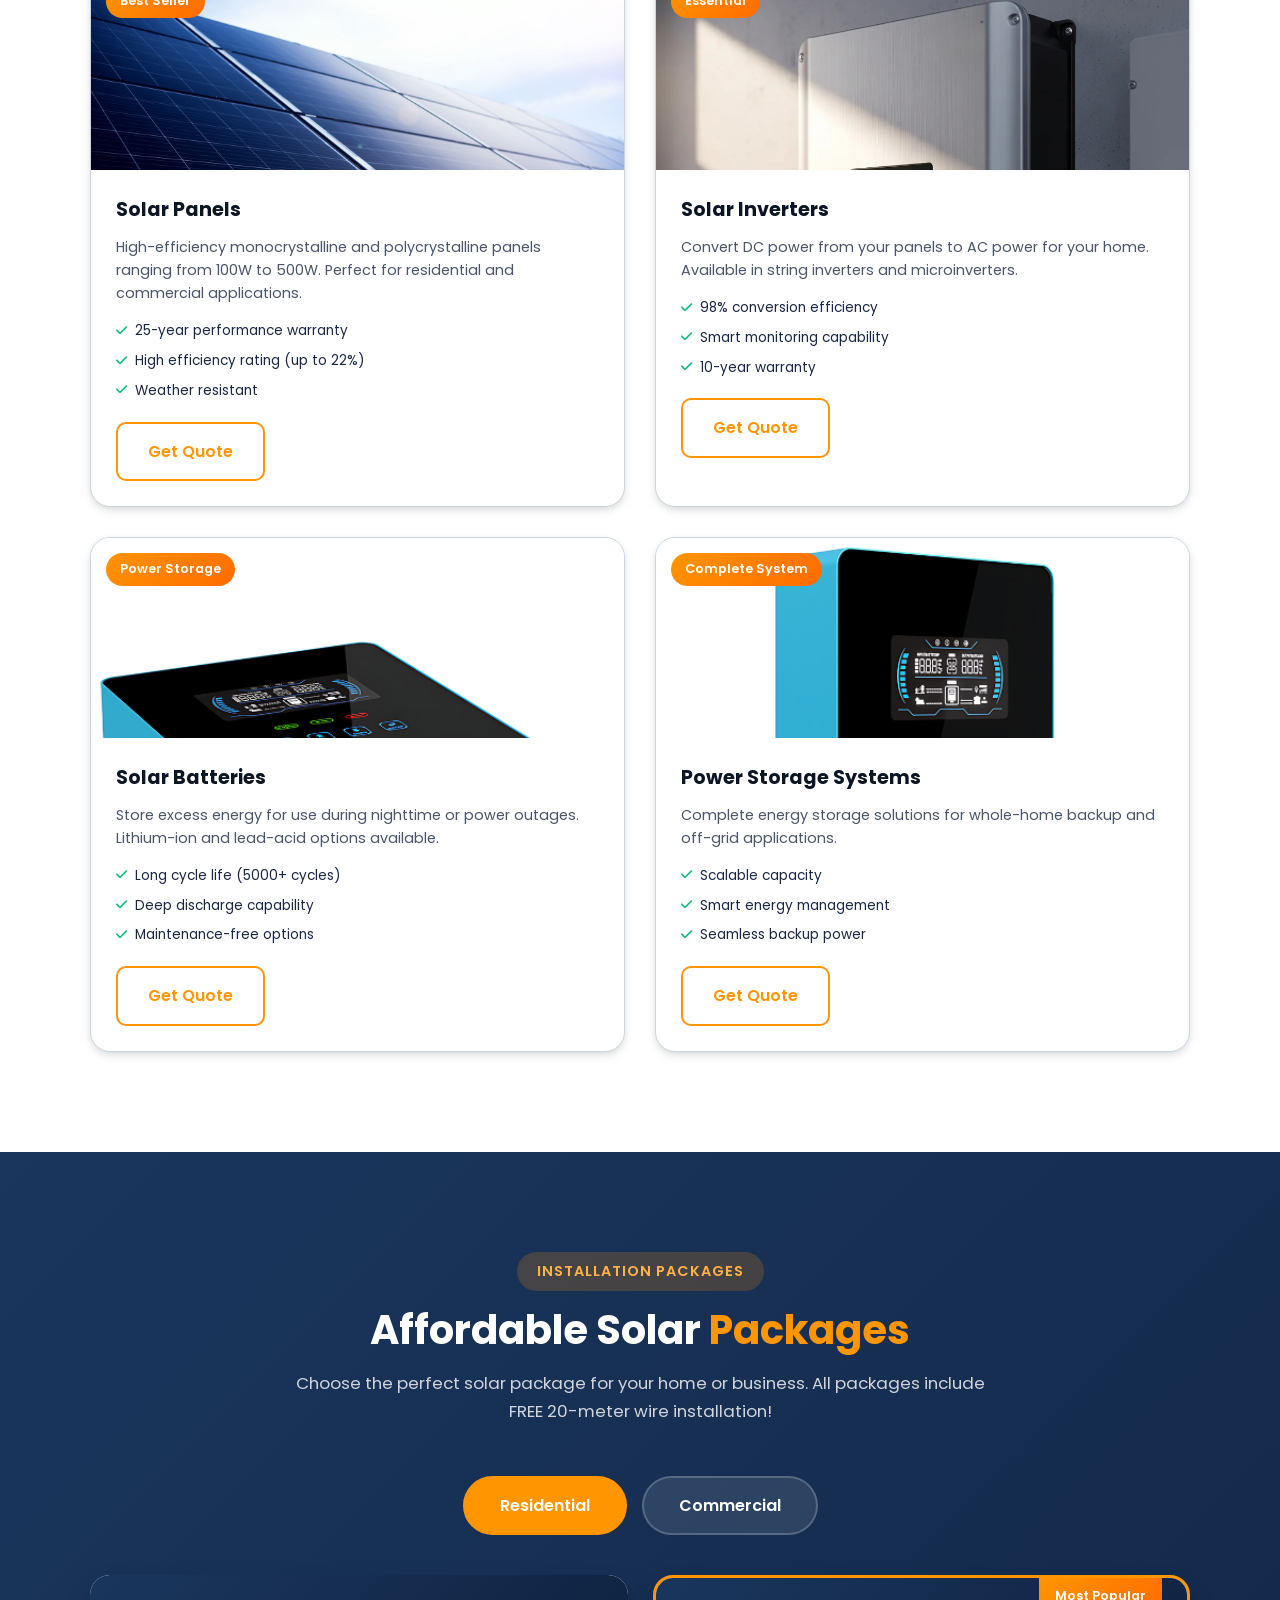
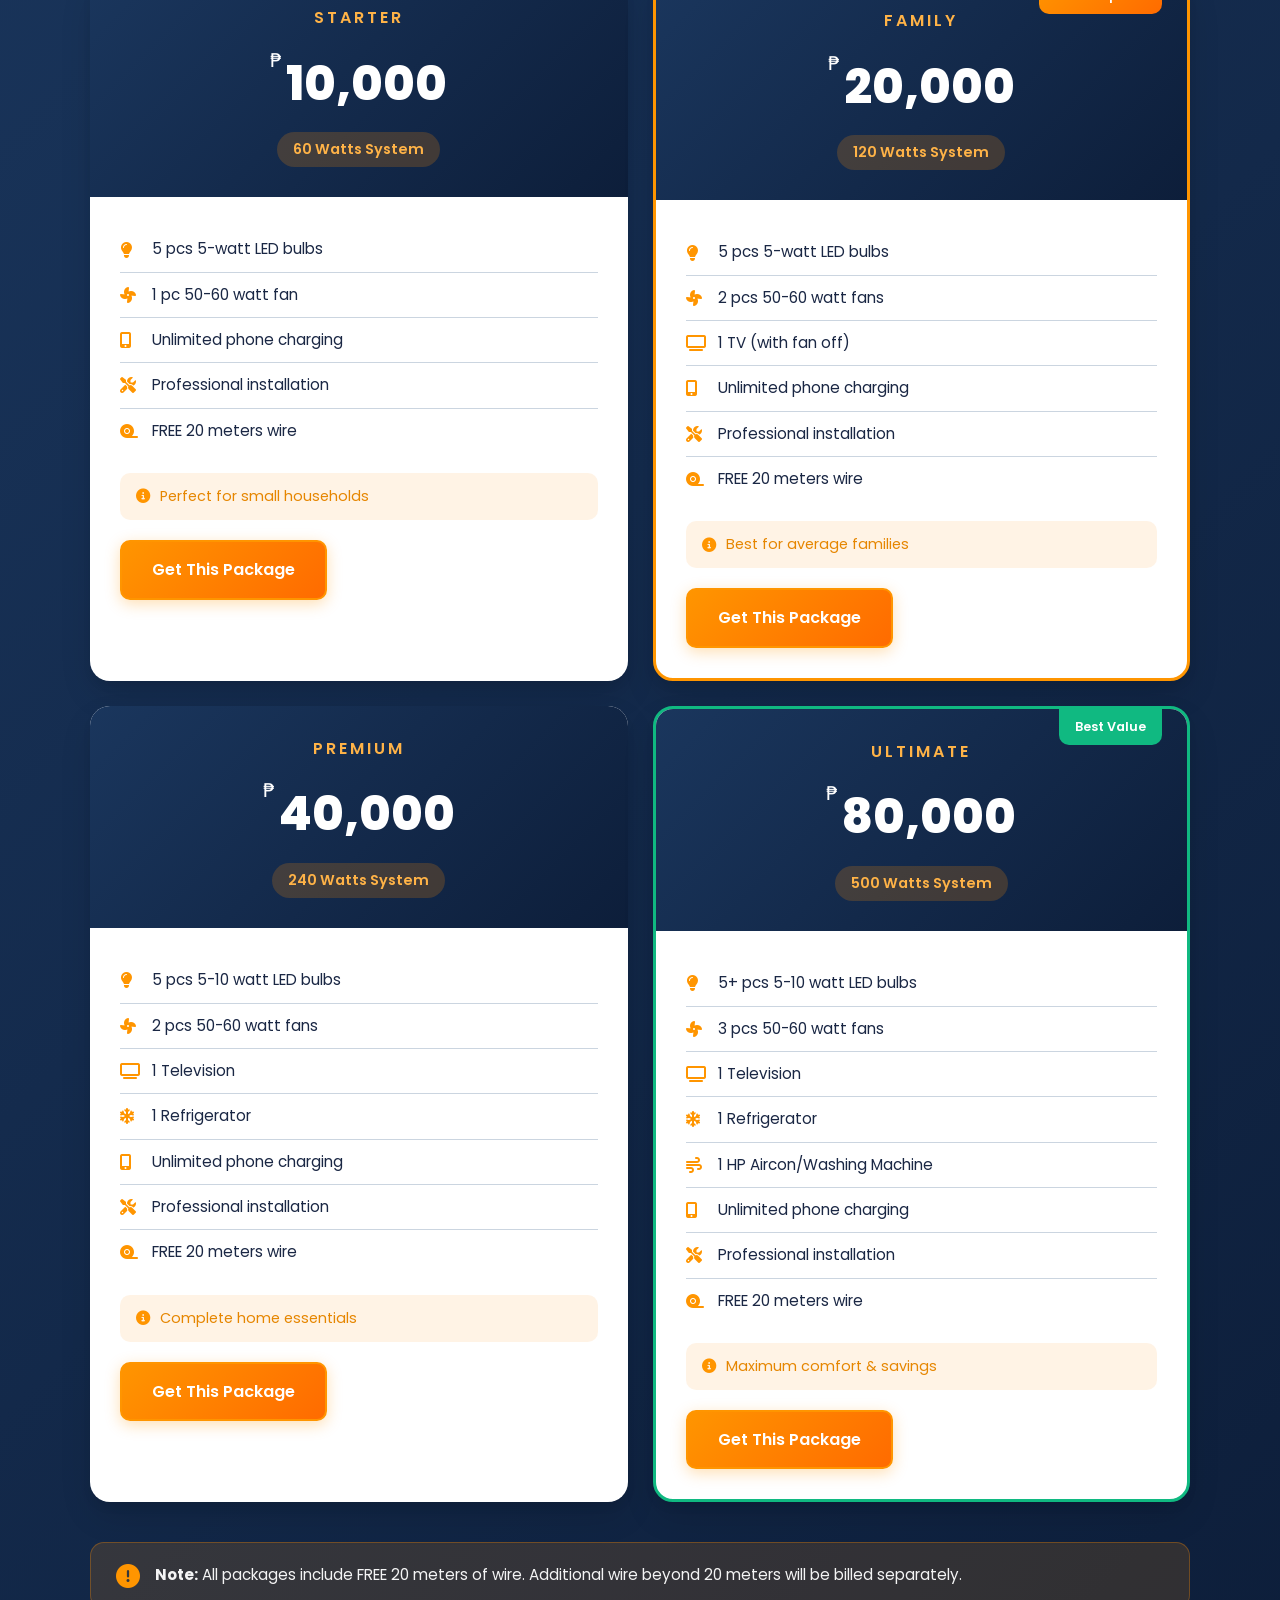
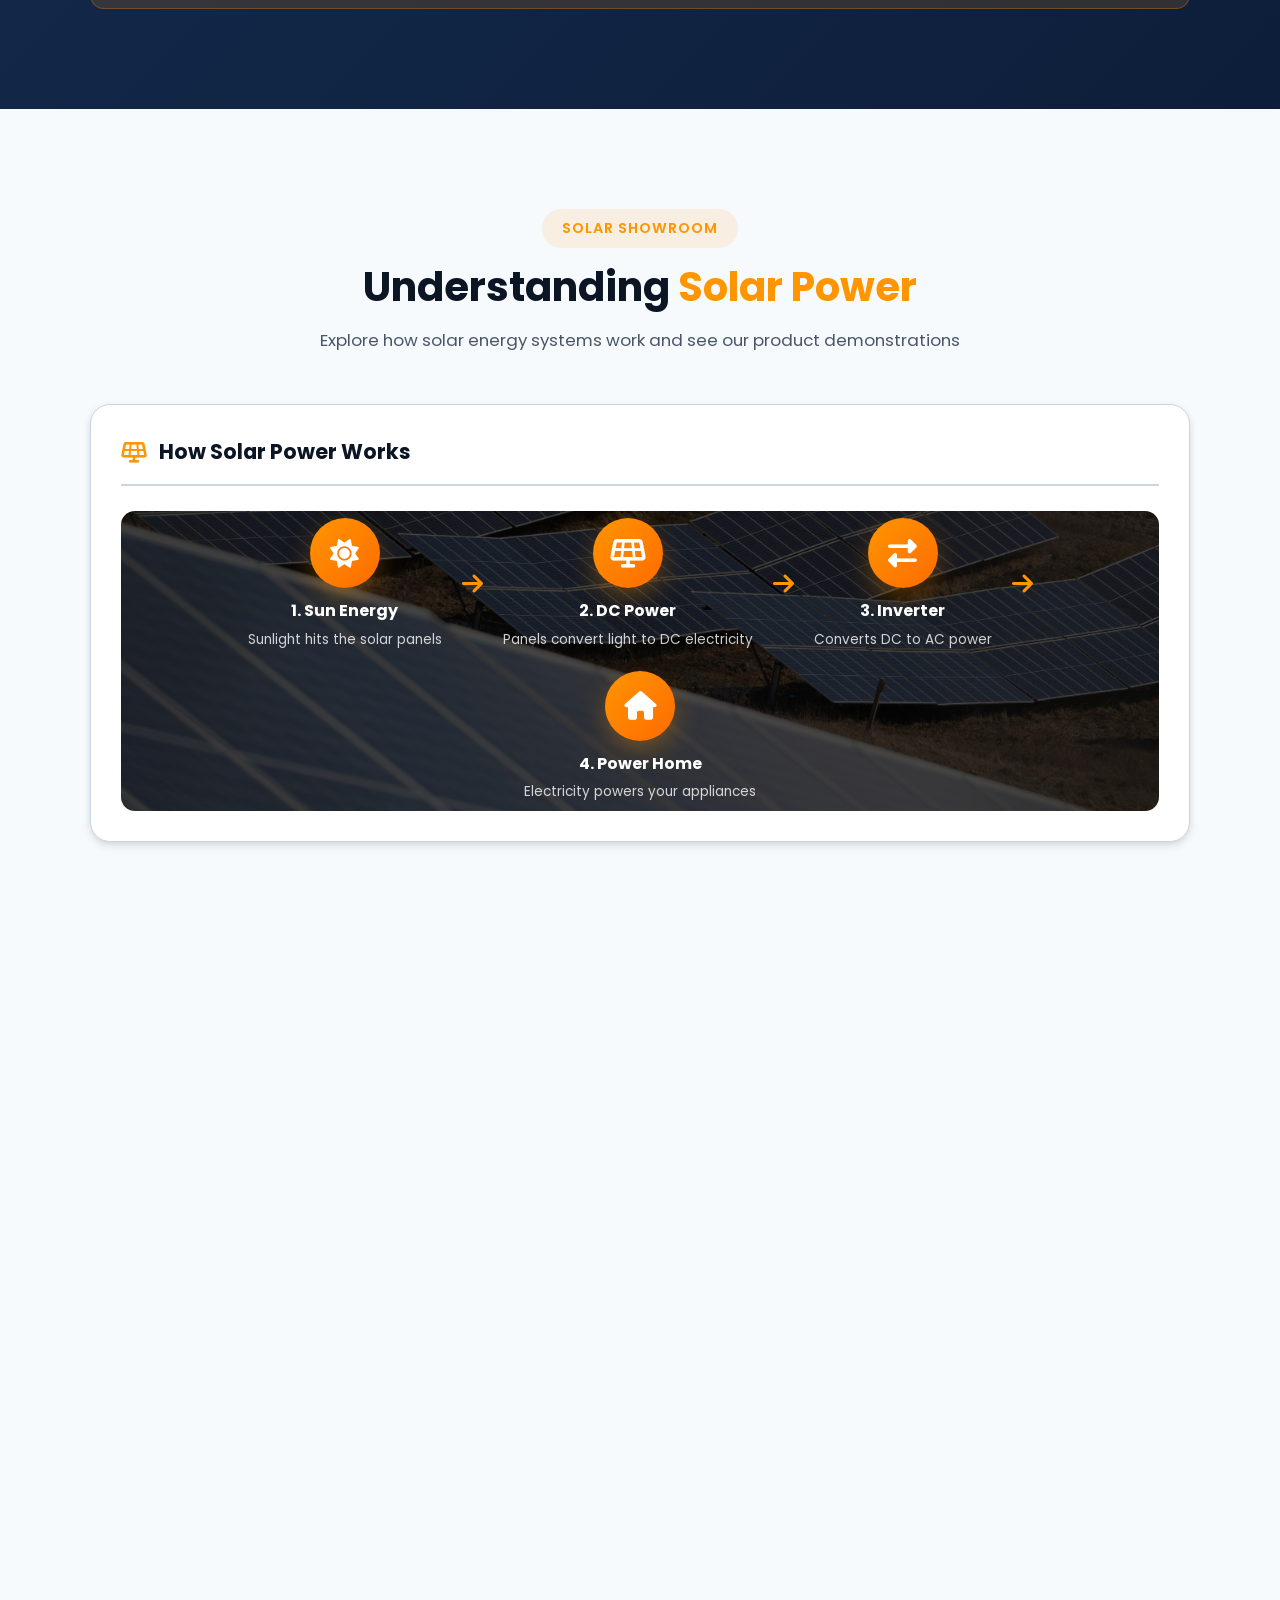
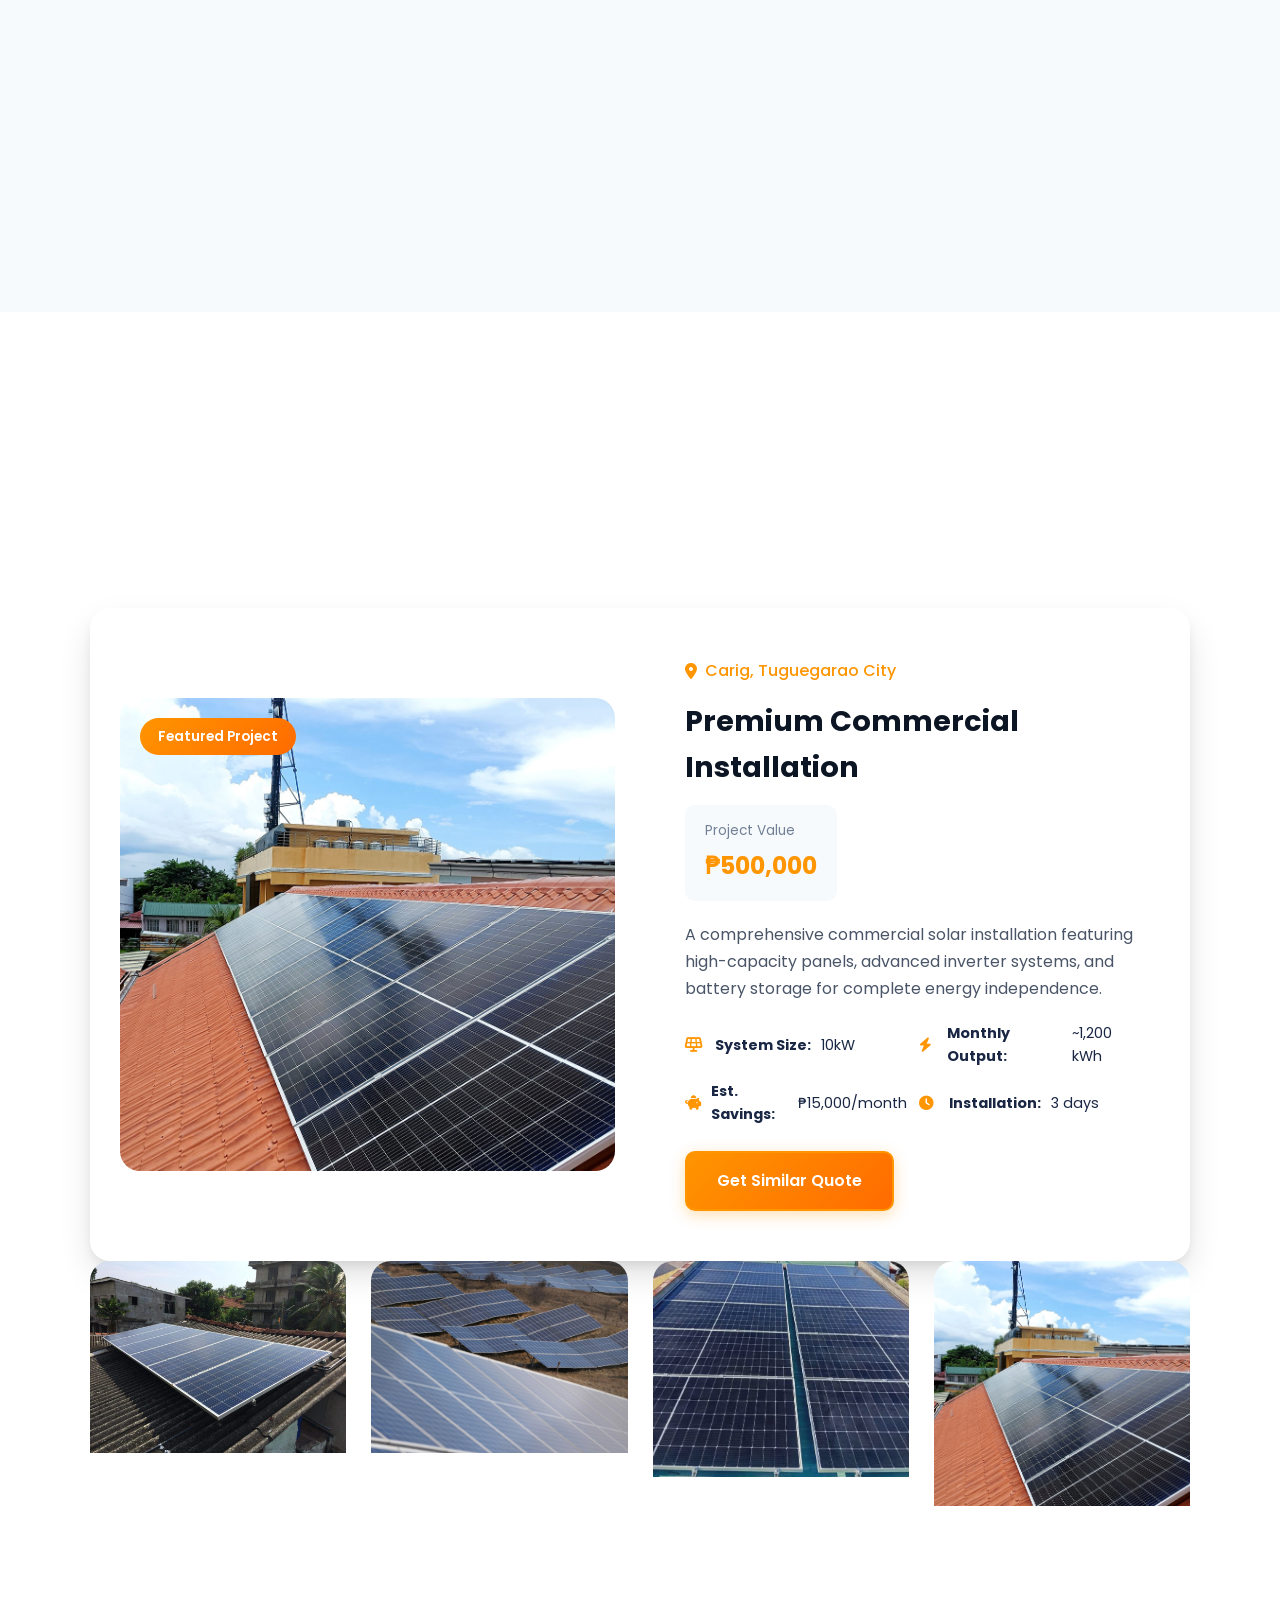
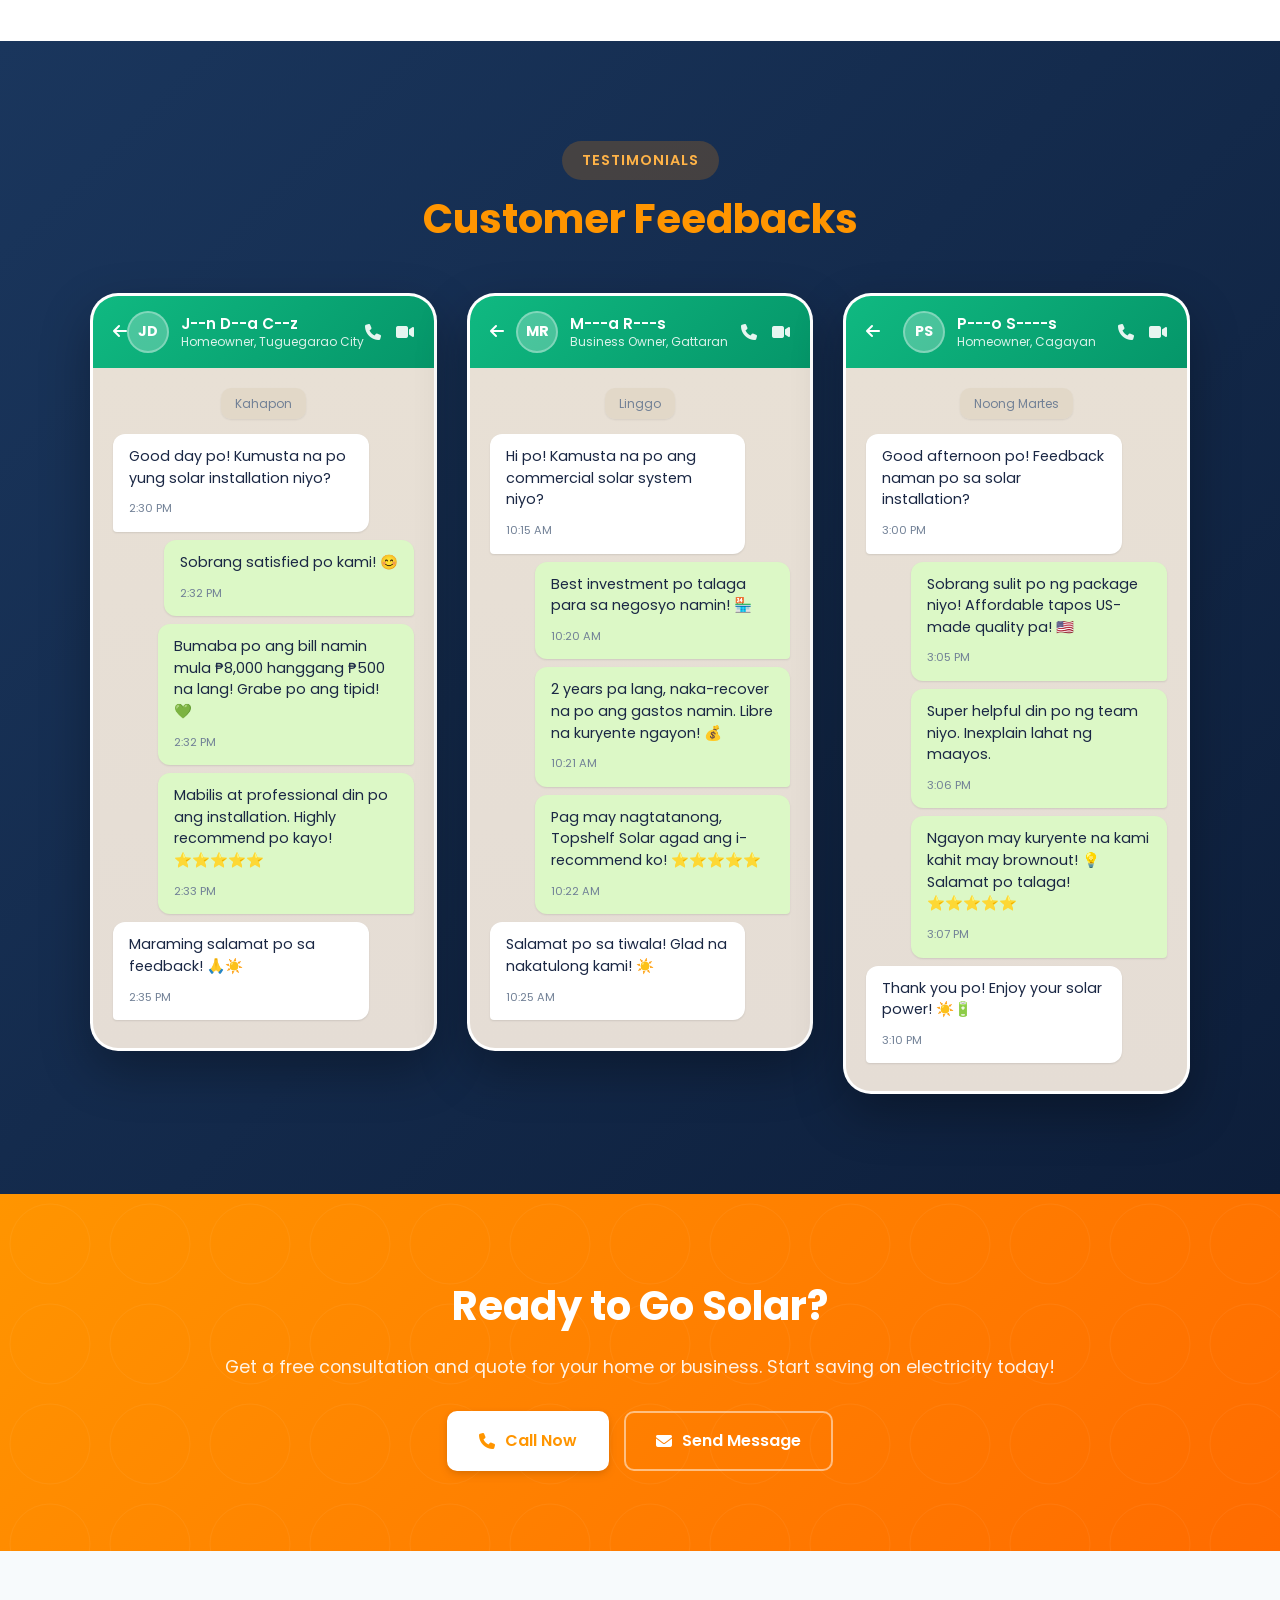
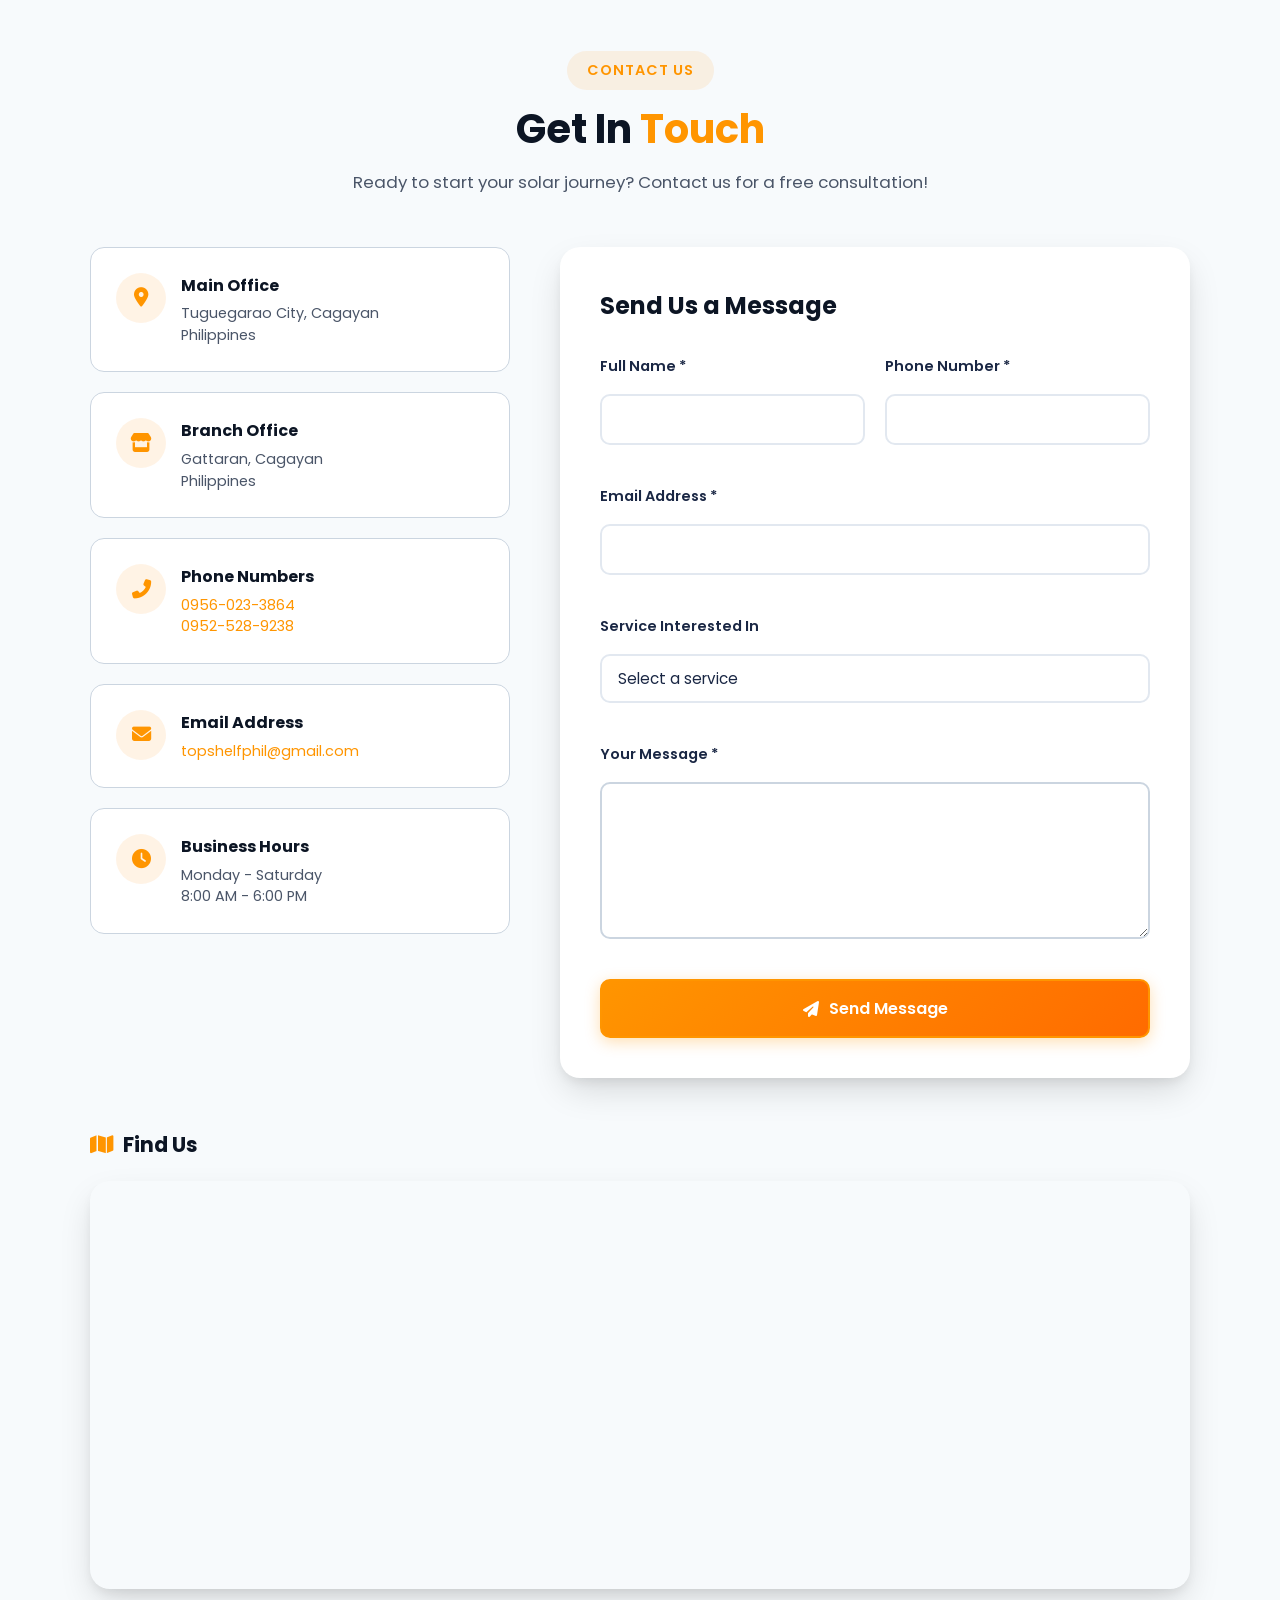
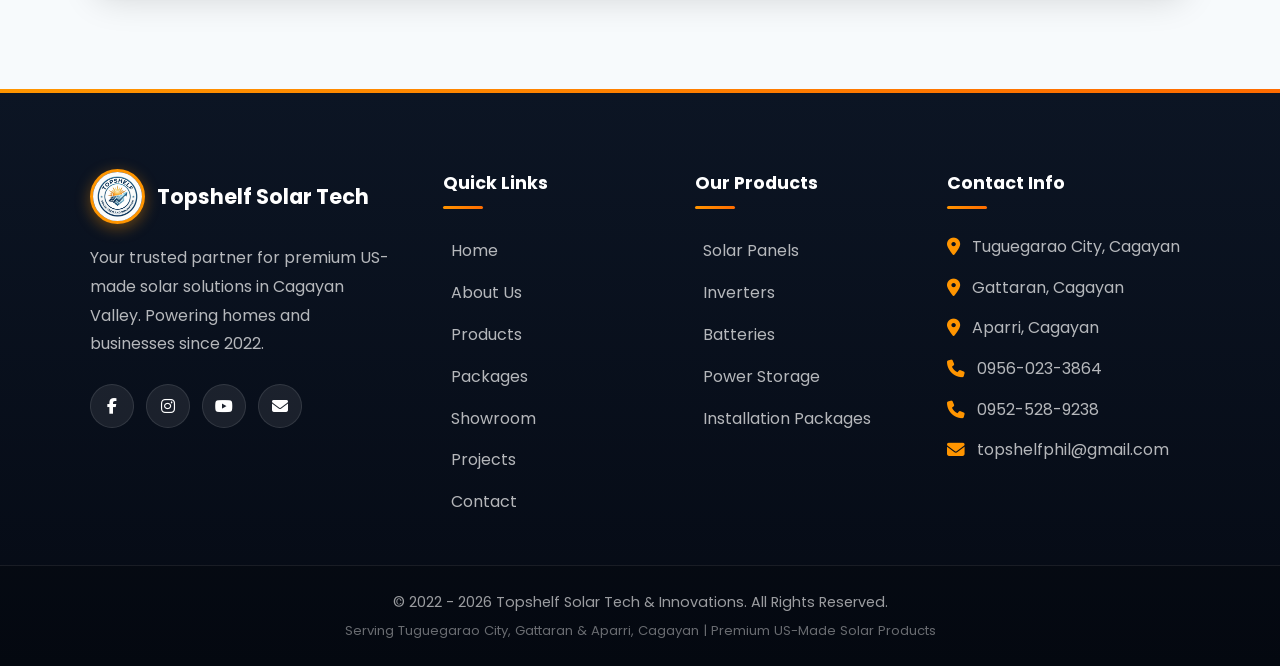
==== commit 269d22bb: "Round favicon, responsive card-layout tables, merge duplicate 768px media queries" ====
--- a/index.html
+++ b/index.html
@@ -6,7 +6,9 @@
     <meta name="description" content="Topshelf Solar Tech & Innovations - Quality solar power solutions provider in Tuguegarao City, Gattaran, and Aparri, Cagayan. Affordable solar panels, inverters, batteries, and installation packages.">
     <meta name="keywords" content="solar panels Philippines, solar installation Tuguegarao, solar power Cagayan, renewable energy, solar inverters, solar batteries">
     <title>Topshelf Solar Tech & Innovations | Solar Power Solutions Philippines</title>
-    <link rel="icon" type="image/png" href="topshelf.png">
+    <link rel="icon" type="image/png" sizes="32x32" href="favicon-32.png">
+    <link rel="icon" type="image/x-icon" href="favicon.ico">
+    <link rel="apple-touch-icon" sizes="180x180" href="favicon-180.png">
     <link href="https://fonts.googleapis.com/css2?family=Poppins:wght@300;400;500;600;700;800&display=swap" rel="stylesheet">
     <link rel="stylesheet" href="https://cdnjs.cloudflare.com/ajax/libs/font-awesome/6.4.0/css/all.min.css">
     <link rel="stylesheet" href="css/style.css">
--- a/css/style.css
+++ b/css/style.css
@@ -6146,6 +6146,10 @@
     justify-content: center;
     box-shadow: 0 4px 12px rgba(0,0,0,0.2);
 }
+.agri-icon-sun        { background: linear-gradient(135deg, #FFD700, #FF8C00); }
+.agri-icon-controller { background: linear-gradient(135deg, #8e44ad, #9b59b6); }
+.agri-icon-pump       { background: linear-gradient(135deg, #2980b9, #3498db); }
+.agri-icon-farm       { background: linear-gradient(135deg, #27ae60, #2ecc71); }
 .agri-node-icon i {
     font-size: 1.4rem;
     color: #fff;
--- a/css/responsive.css
+++ b/css/responsive.css
@@ -12,8 +12,9 @@
 }
 
 html {
-    -webkit-text-size-adjust: 100%;
+    -webkit-text-size-adjust: 100%; /* stylelint-disable-line */
     -moz-text-size-adjust: 100%;
+    -ms-text-size-adjust: 100%;
     text-size-adjust: 100%;
 }
 
@@ -378,77 +379,6 @@
         margin-bottom: 35px;
     }
 
-    .components-display {
-        grid-template-columns: 1fr;
-    }
-
-    .energy-flow {
-        flex-direction: column;
-    }
-
-    .flow-line {
-        width: 4px;
-        height: 40px;
-    }
-
-    .flow-line::after {
-        right: 50%;
-        top: auto;
-        bottom: -8px;
-        transform: translateX(50%);
-        border: 6px solid transparent;
-        border-top-color: var(--accent-color);
-        border-left-color: transparent;
-    }
-
-    /* Projects */
-    .featured-project {
-        grid-template-columns: 1fr;
-    }
-
-    .project-details {
-        padding: 30px;
-    }
-
-    .project-specs {
-        grid-template-columns: 1fr;
-    }
-
-    /* Testimonials */
-    .testimonials-slider {
-        grid-template-columns: 1fr;
-        max-width: 500px;
-        margin: 0 auto;
-    }
-
-    .chat-screenshots-grid {
-        grid-template-columns: 1fr;
-        max-width: 380px;
-        margin: 0 auto;
-    }
-
-    .chat-body {
-        min-height: 320px;
-    }
-
-    /* Contact */
-    .contact-grid {
-        grid-template-columns: 1fr;
-    }
-}
-
-/* ==========================================
-   MOBILE LARGE (768px and below)
-   ========================================== */
-@media (max-width: 768px) {
-    section {
-        padding: 60px 0;
-    }
-
-    .section-header {
-        margin-bottom: 35px;
-    }
-
     .section-header h2 {
         font-size: 1.85rem;
         line-height: 1.25;
@@ -3346,10 +3276,133 @@
         font-size: 1.3rem;
     }
 
+    /* ── Savings table → card layout on mobile ── */
+    .savings-table-wrap {
+        overflow-x: visible;
+        box-shadow: none;
+    }
+
+    .savings-table,
+    .savings-table thead,
+    .savings-table tbody,
+    .savings-table tr,
     .savings-table th,
     .savings-table td {
-        padding: 10px 12px;
-        font-size: 0.85rem;
+        display: block;
+    }
+
+    .savings-table thead {
+        display: none;
+    }
+
+    .savings-table tr {
+        background: var(--white);
+        border-radius: var(--radius-lg);
+        box-shadow: var(--shadow);
+        padding: 18px 16px;
+        margin-bottom: 16px;
+    }
+
+    .savings-table tr.highlight-row {
+        border-left: 4px solid var(--primary-color);
+    }
+
+    .savings-table td {
+        display: flex;
+        justify-content: space-between;
+        align-items: center;
+        padding: 6px 0;
+        border-bottom: 1px solid var(--light-gray);
+        font-size: 0.88rem;
+    }
+
+    .savings-table td:last-child {
+        border-bottom: none;
+    }
+
+    .savings-table td::before {
+        content: attr(data-label);
+        font-weight: 600;
+        color: var(--text-color);
+        flex-shrink: 0;
+        margin-right: 12px;
+    }
+
+    .savings-table .highlight-row td {
+        background: transparent;
+    }
+
+    .savings-table tr:nth-child(even) td {
+        background: transparent;
+    }
+
+    /* ── Appliance table → card layout on mobile ── */
+    .appliance-table-wrap {
+        overflow-x: visible;
+        box-shadow: none;
+    }
+
+    .appliance-table,
+    .appliance-table thead,
+    .appliance-table tbody,
+    .appliance-table tr,
+    .appliance-table th,
+    .appliance-table td {
+        display: block;
+    }
+
+    .appliance-table thead {
+        display: none;
+    }
+
+    .appliance-table tr {
+        background: var(--white);
+        border-radius: var(--radius-lg);
+        box-shadow: var(--shadow);
+        padding: 14px 16px;
+        margin-bottom: 12px;
+    }
+
+    .appliance-table td {
+        display: flex;
+        justify-content: space-between;
+        align-items: center;
+        padding: 5px 0;
+        border-bottom: 1px solid var(--light-gray);
+        font-size: 0.88rem;
+    }
+
+    .appliance-table td:first-child {
+        font-weight: 600;
+        justify-content: flex-start;
+        border-bottom: 1px solid var(--primary-color);
+        padding-bottom: 8px;
+        margin-bottom: 4px;
+        color: var(--text-color);
+    }
+
+    .appliance-table td:first-child::before {
+        display: none;
+    }
+
+    .appliance-table td:last-child {
+        border-bottom: none;
+    }
+
+    .appliance-table td::before {
+        content: attr(data-label);
+        font-weight: 600;
+        color: var(--text-color);
+        flex-shrink: 0;
+        margin-right: 12px;
+    }
+
+    .appliance-table tr:nth-child(even) td {
+        background: transparent;
+    }
+
+    .appliance-note {
+        border-top: none;
     }
 
     .roi-result-grid {
@@ -3375,7 +3428,7 @@
     }
 
     .savings-table-wrap {
-        border-radius: var(--radius);
+        border-radius: 0;
     }
 
     .year-bar-row .year-amount {
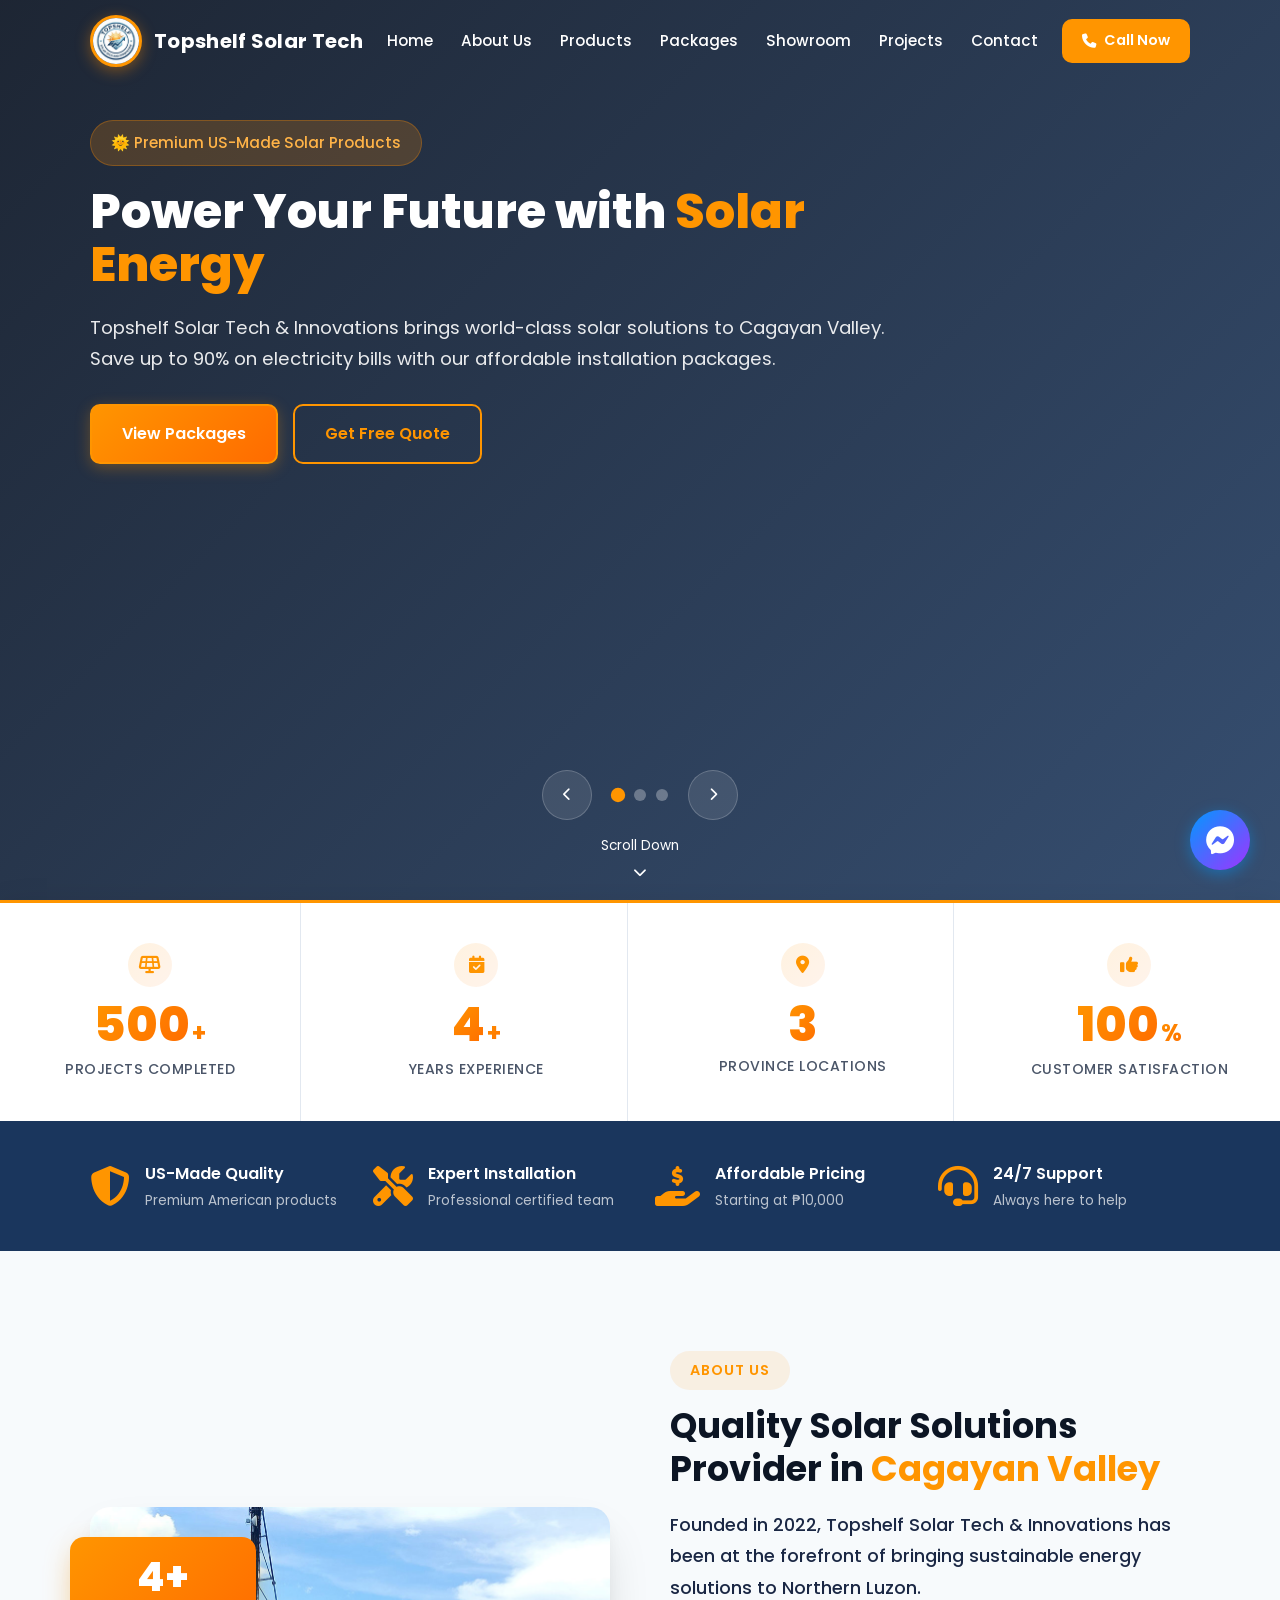
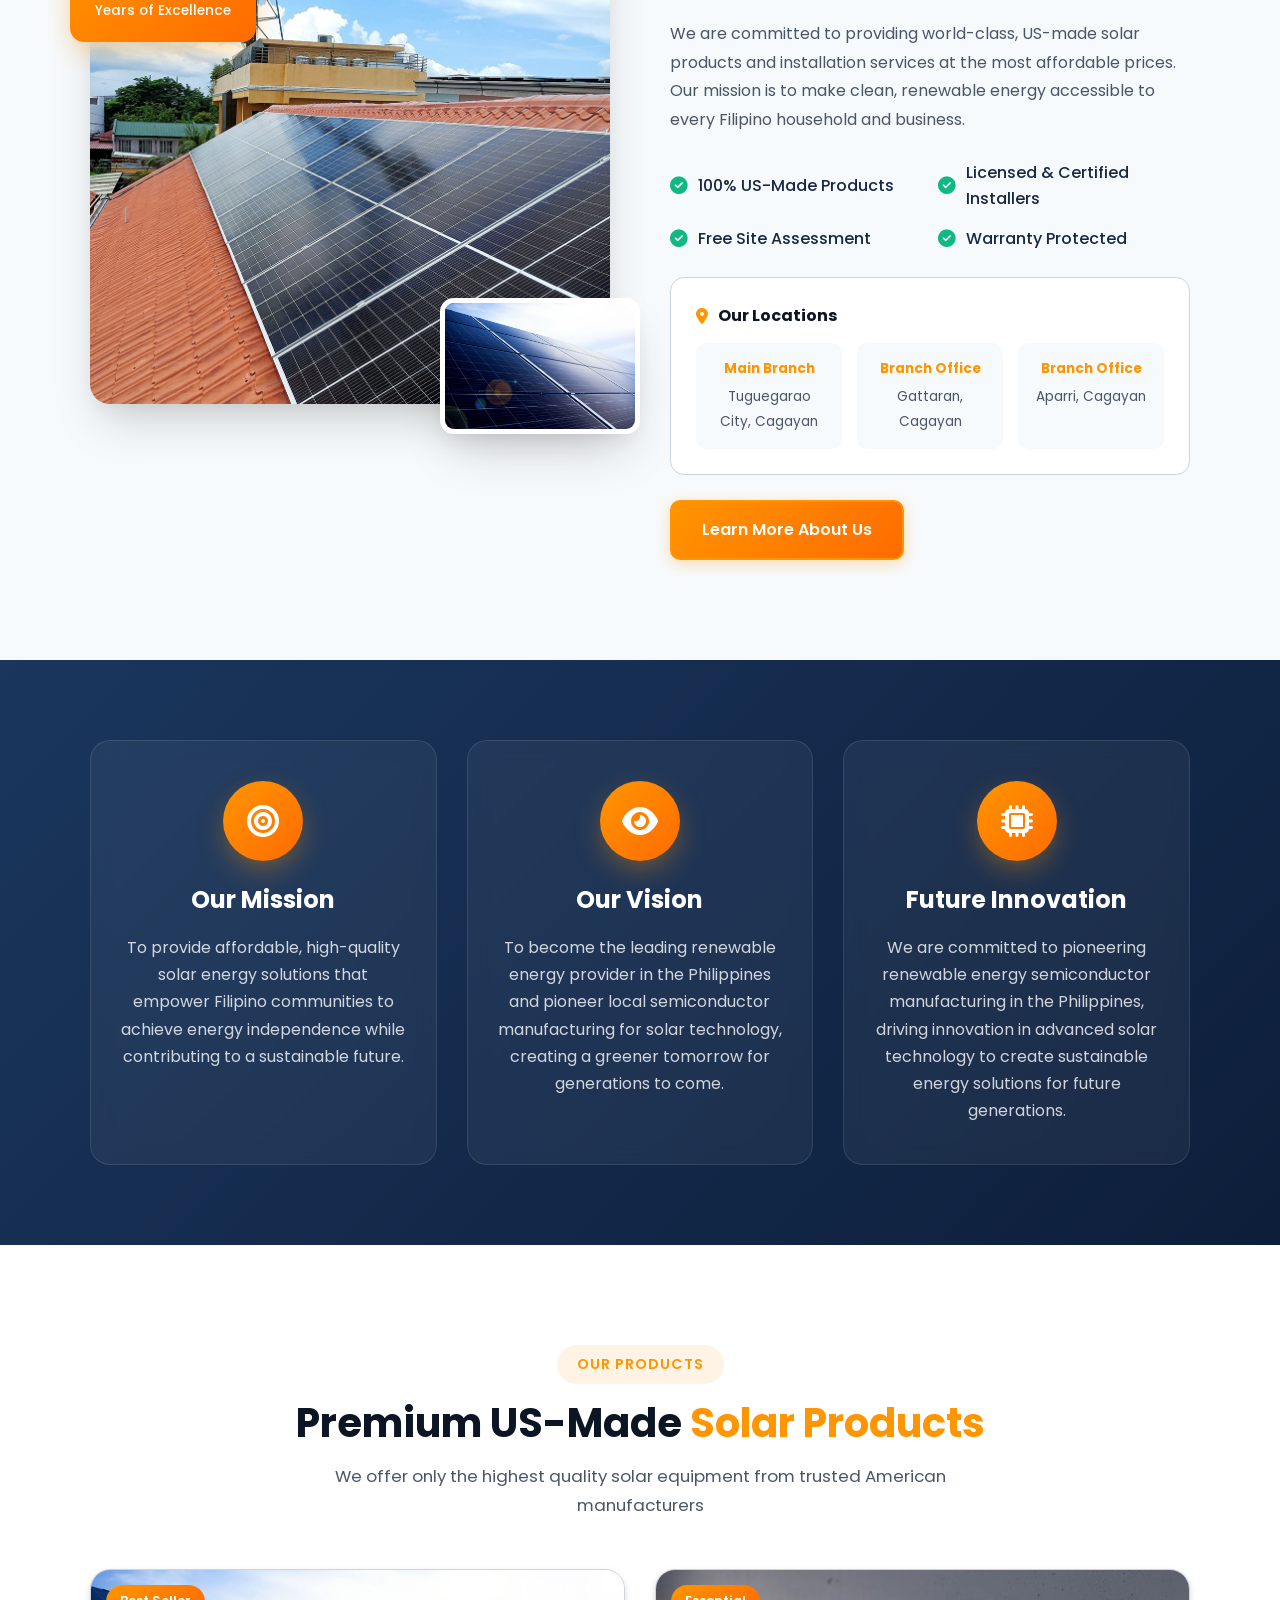
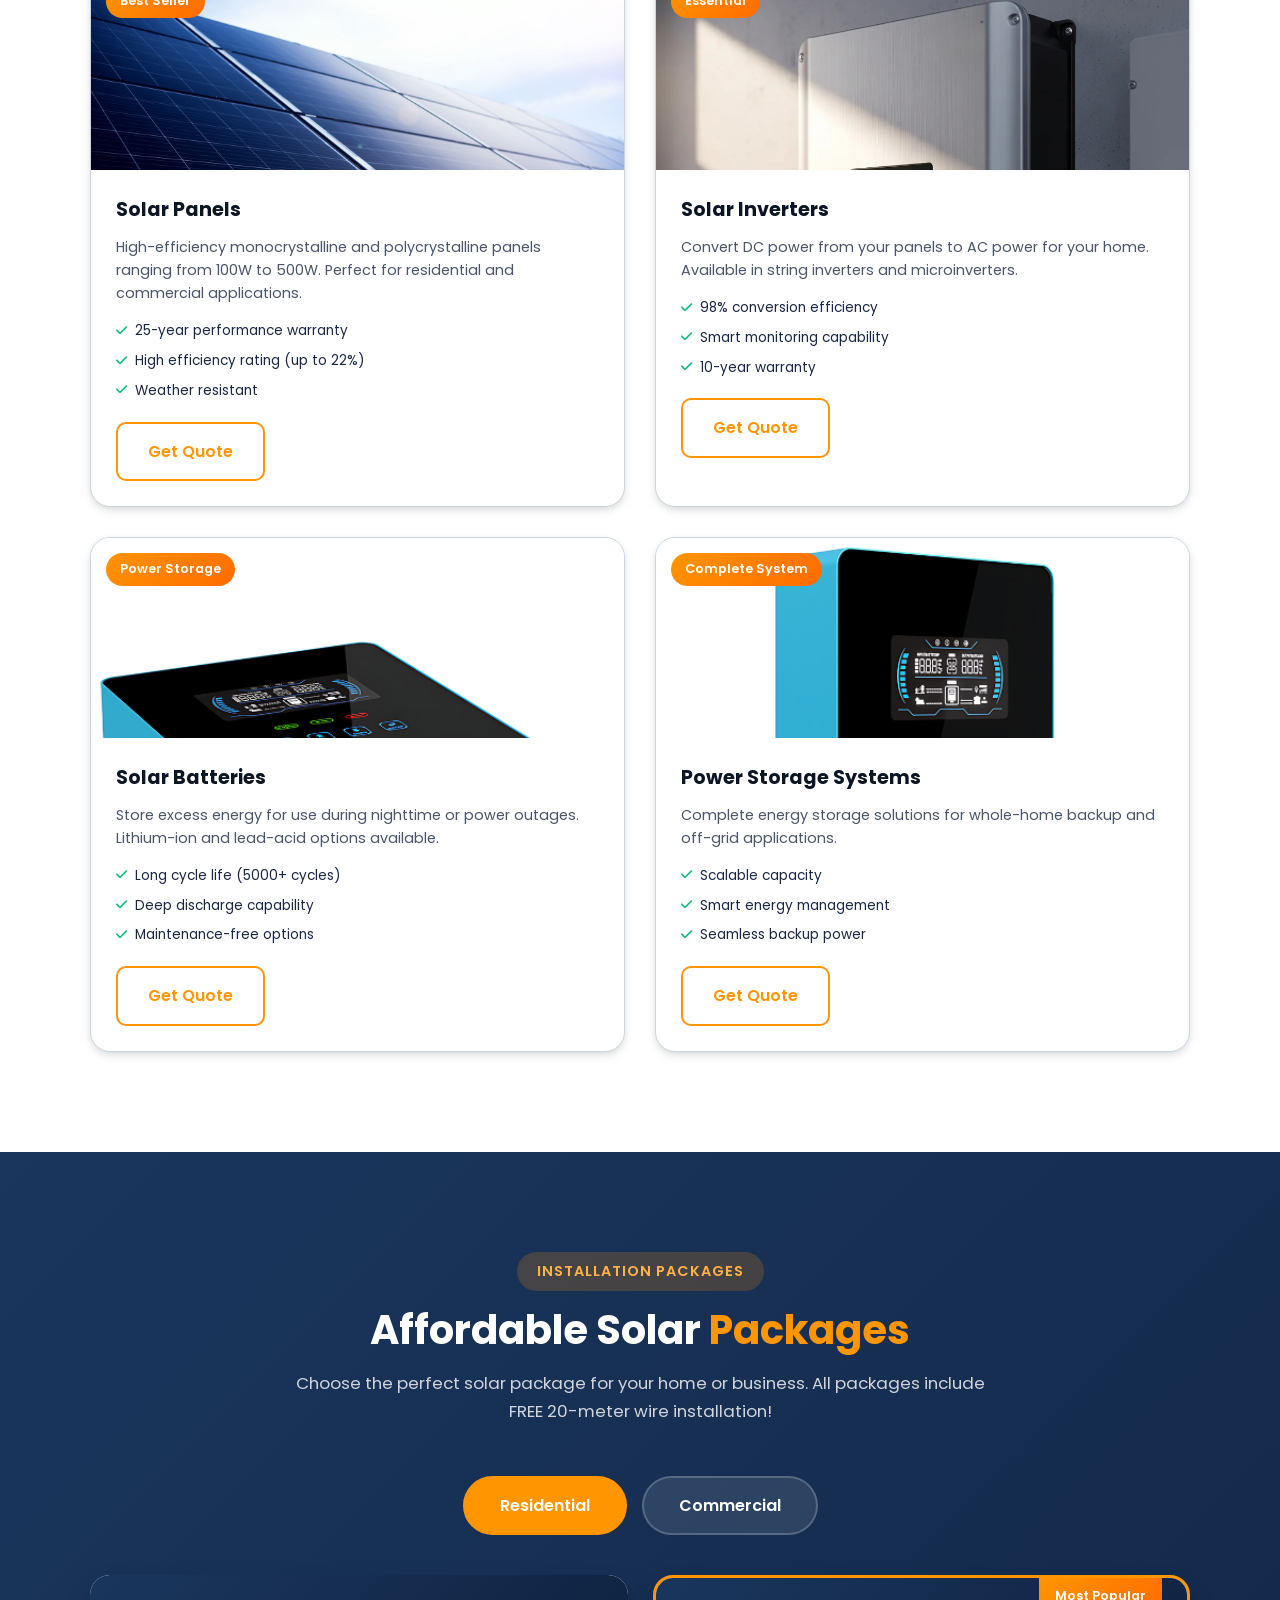
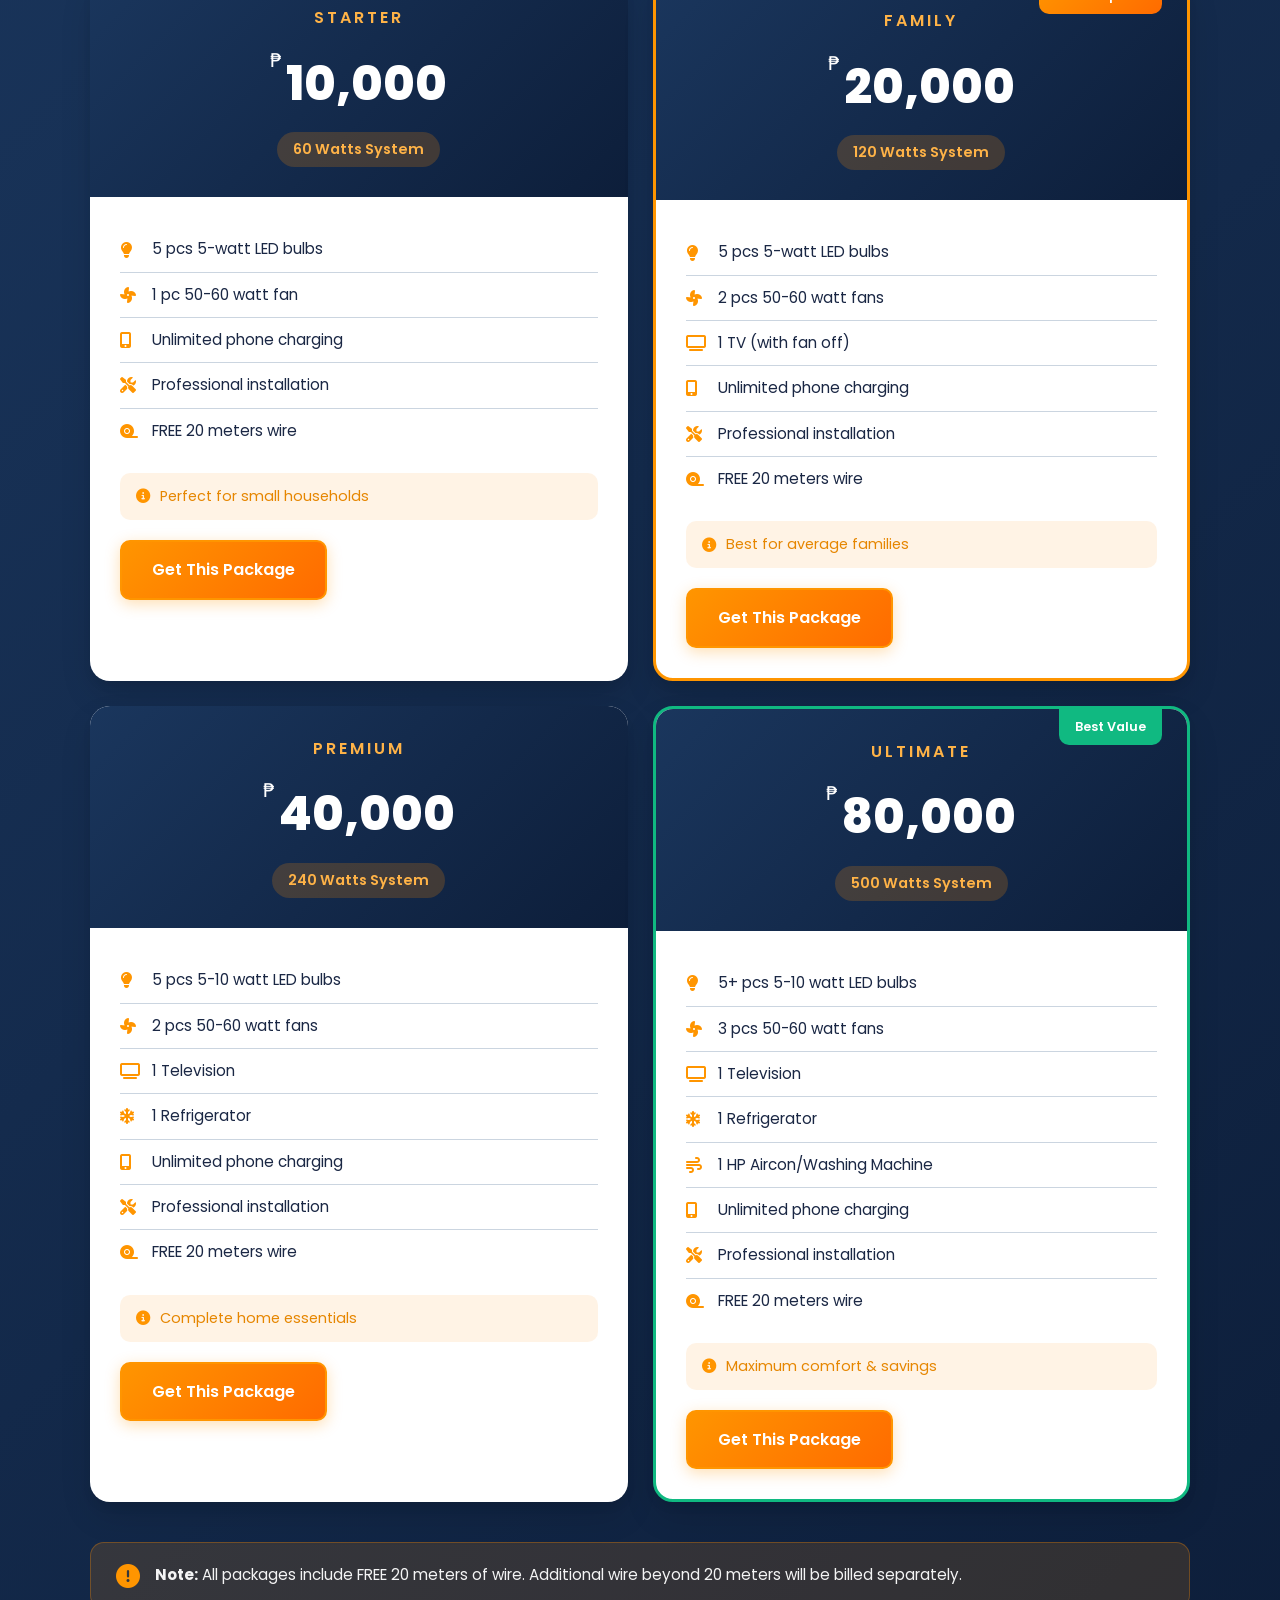
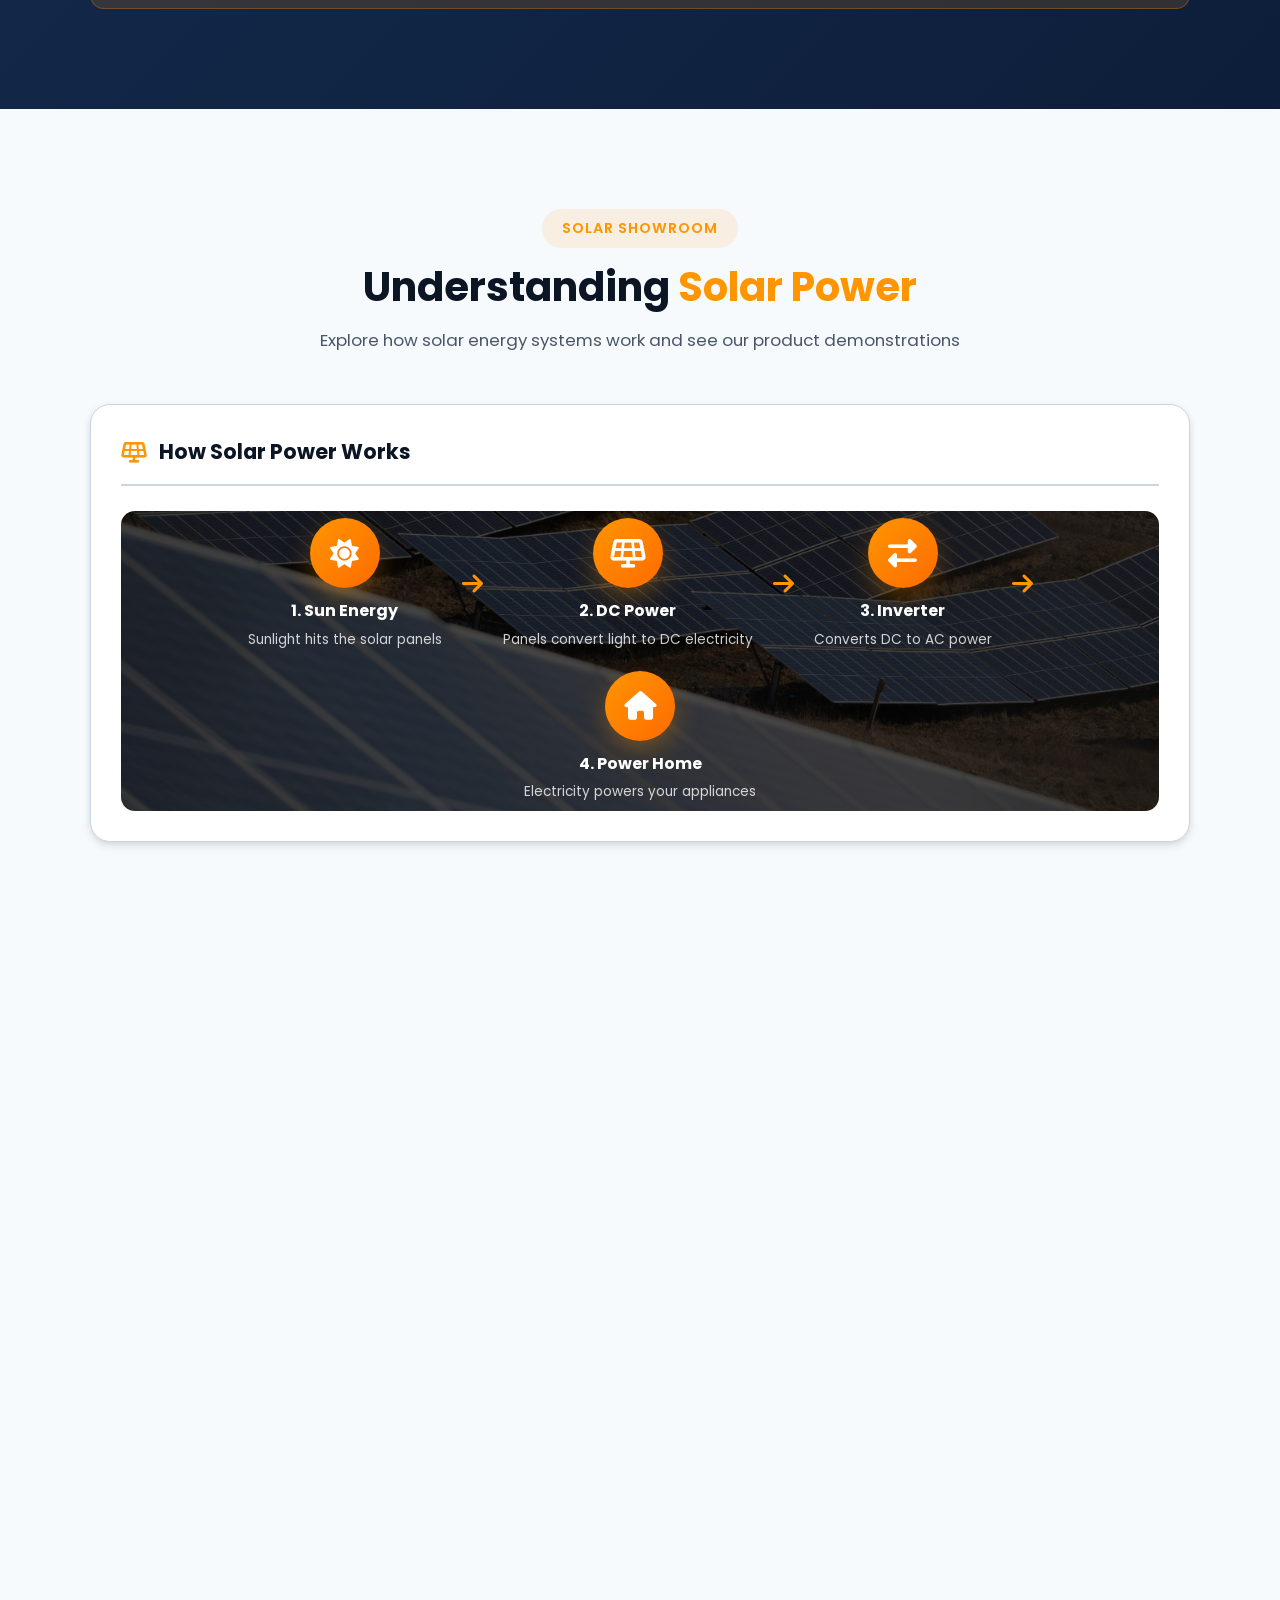
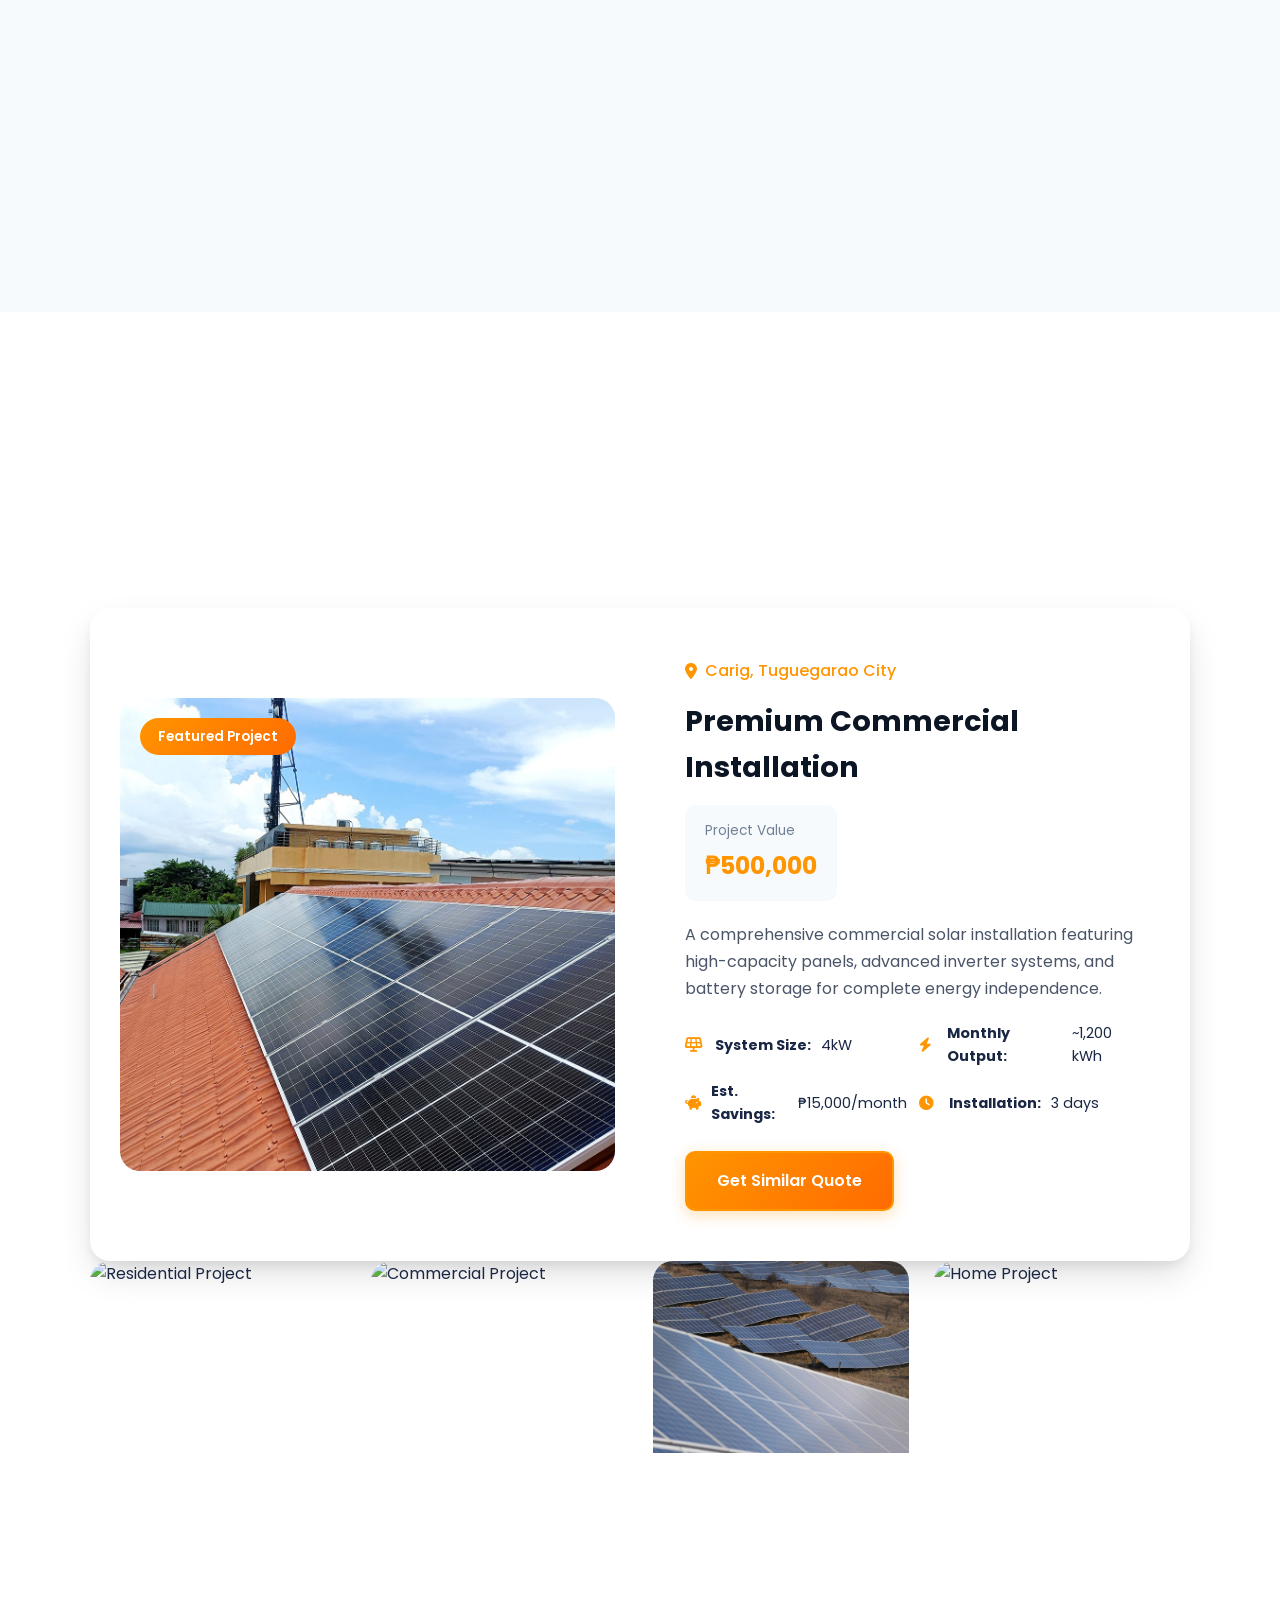
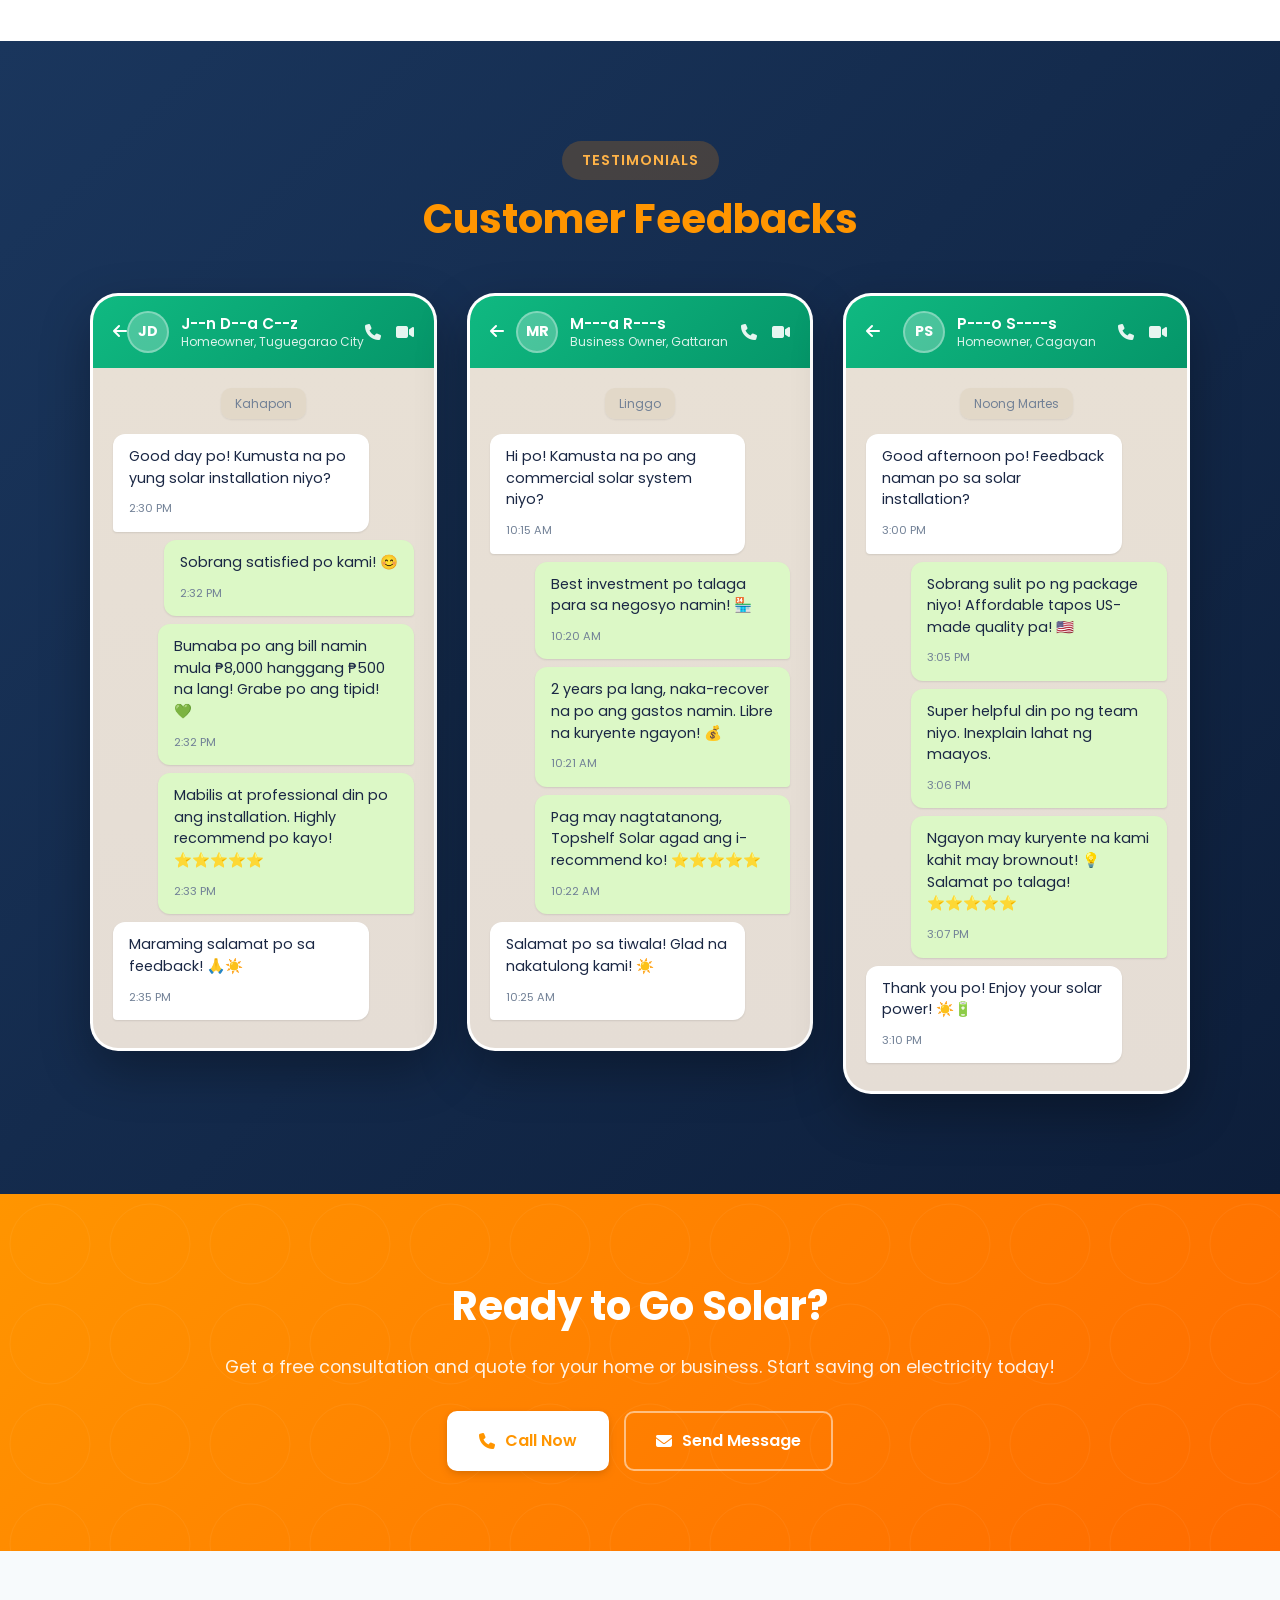
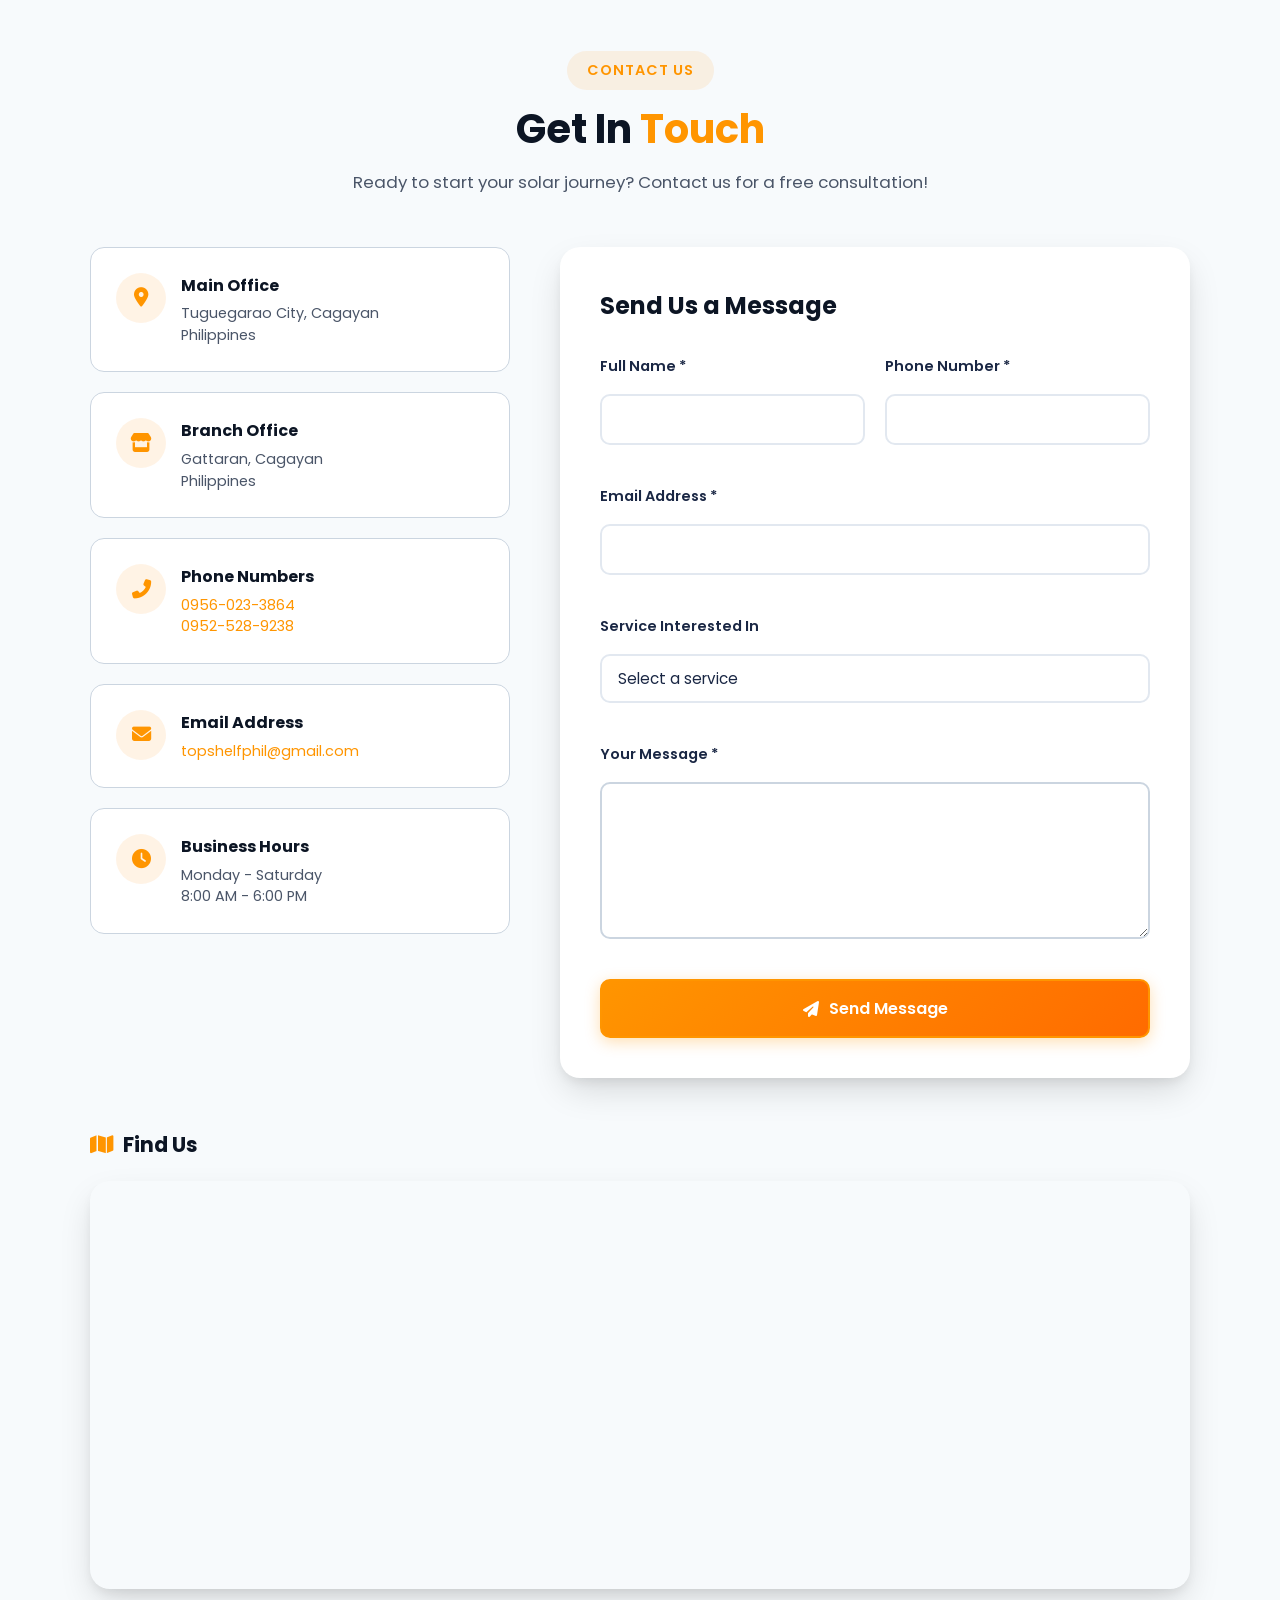
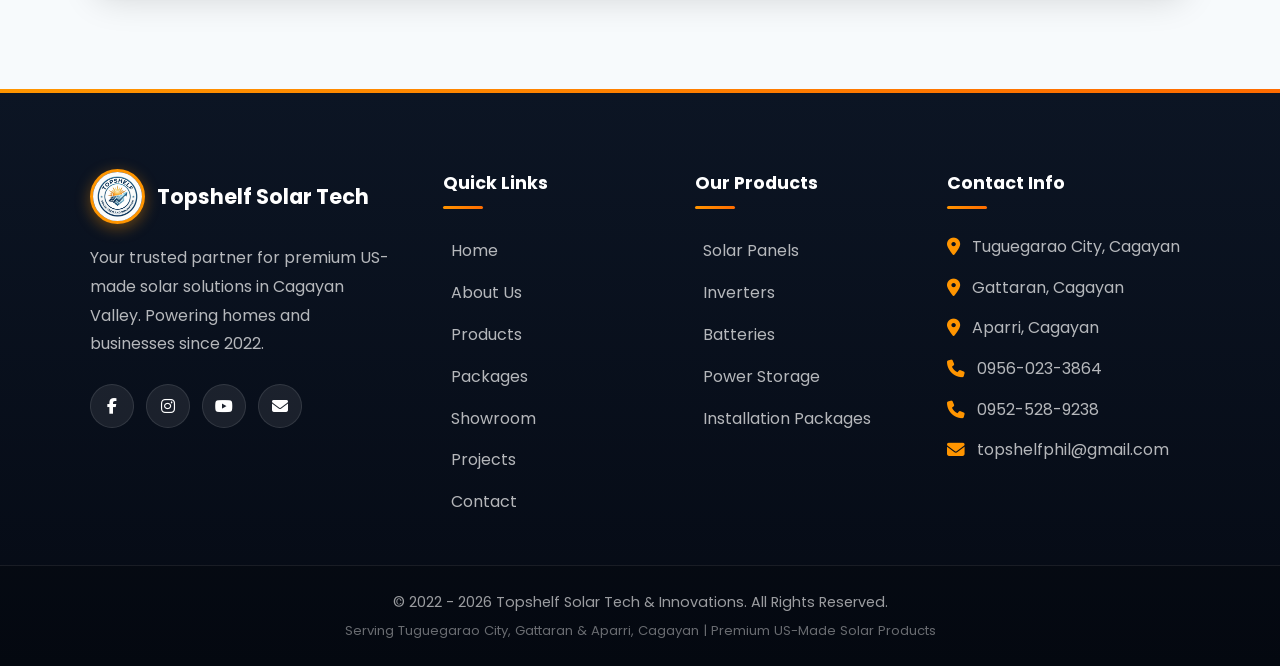
==== commit 488638fe: "Remove .html extensions from links, fix mobile overflow (location cards, contact page), fix JS init " ====
--- a/index.html
+++ b/index.html
@@ -27,19 +27,19 @@
     <header id="header">
         <nav class="navbar">
             <div class="container">
-                <a href="index.html" class="logo">
+                <a href="./" class="logo">
                     <img src="topshelf.png" alt="Topshelf Solar Tech Logo" class="logo-round">
                     <span>Topshelf Solar Tech</span>
                 </a>
                 <div class="nav-menu" id="navMenu">
                     <ul class="nav-links">
-                        <li><a href="index.html" class="active">Home</a></li>
-                        <li><a href="about.html">About Us</a></li>
-                        <li><a href="products.html">Products</a></li>
-                        <li><a href="packages.html">Packages</a></li>
-                        <li><a href="showroom.html">Showroom</a></li>
-                        <li><a href="projects.html">Projects</a></li>
-                        <li><a href="contact.html">Contact</a></li>
+                        <li><a href="./" class="active">Home</a></li>
+                        <li><a href="about">About Us</a></li>
+                        <li><a href="products">Products</a></li>
+                        <li><a href="packages">Packages</a></li>
+                        <li><a href="showroom">Showroom</a></li>
+                        <li><a href="projects">Projects</a></li>
+                        <li><a href="contact">Contact</a></li>
                     </ul>
                 </div>
                 <div class="nav-actions">
@@ -68,8 +68,8 @@
                         <h1>Power Your Future with <span class="highlight">Solar Energy</span></h1>
                         <p>Topshelf Solar Tech & Innovations brings world-class solar solutions to Cagayan Valley. Save up to 90% on electricity bills with our affordable installation packages.</p>
                         <div class="hero-buttons">
-                            <a href="packages.html" class="btn btn-primary">View Packages</a>
-                            <a href="contact.html" class="btn btn-outline">Get Free Quote</a>
+                            <a href="packages" class="btn btn-primary">View Packages</a>
+                            <a href="contact" class="btn btn-outline">Get Free Quote</a>
                         </div>
                     </div>
                 </div>
@@ -82,7 +82,7 @@
                         <h1>Affordable Solar <span class="highlight">Installation Packages</span></h1>
                         <p>Starting at just ₱10,000! Get reliable solar power for your home or business with free 20-meter wire installation.</p>
                         <div class="hero-buttons">
-                            <a href="packages.html" class="btn btn-primary">See Pricing</a>
+                            <a href="packages" class="btn btn-primary">See Pricing</a>
                             <a href="tel:09560233864" class="btn btn-outline">Call Us Now</a>
                         </div>
                     </div>
@@ -96,8 +96,8 @@
                         <h1>Energy Independence <span class="highlight">Starts Here</span></h1>
                         <p>From panels to batteries to inverters - we provide complete solar solutions. Serving Tuguegarao City, Gattaran, and Aparri, Cagayan.</p>
                         <div class="hero-buttons">
-                            <a href="products.html" class="btn btn-primary">Our Products</a>
-                            <a href="showroom.html" class="btn btn-outline">Visit Showroom</a>
+                            <a href="products" class="btn btn-primary">Our Products</a>
+                            <a href="showroom" class="btn btn-outline">Visit Showroom</a>
                         </div>
                     </div>
                 </div>
@@ -109,7 +109,7 @@
             <button class="slider-btn next" aria-label="Next slide" title="Next"><i class="fas fa-chevron-right"></i></button>
         </div>
         <div class="scroll-indicator">
-            <a href="about.html">
+            <a href="about">
                 <span>Scroll Down</span>
                 <i class="fas fa-chevron-down"></i>
             </a>
@@ -237,7 +237,7 @@
                         </div>
                     </div>
 
-                    <a href="about.html" class="btn btn-primary">Learn More About Us</a>
+                    <a href="about" class="btn btn-primary">Learn More About Us</a>
                 </div>
             </div>
         </div>
@@ -295,7 +295,7 @@
                             <li><i class="fas fa-check"></i> High efficiency rating (up to 22%)</li>
                             <li><i class="fas fa-check"></i> Weather resistant</li>
                         </ul>
-                        <a href="contact.html" class="btn btn-outline">Get Quote</a>
+                        <a href="contact" class="btn btn-outline">Get Quote</a>
                     </div>
                 </div>
 
@@ -312,7 +312,7 @@
                             <li><i class="fas fa-check"></i> Smart monitoring capability</li>
                             <li><i class="fas fa-check"></i> 10-year warranty</li>
                         </ul>
-                        <a href="contact.html" class="btn btn-outline">Get Quote</a>
+                        <a href="contact" class="btn btn-outline">Get Quote</a>
                     </div>
                 </div>
 
@@ -329,7 +329,7 @@
                             <li><i class="fas fa-check"></i> Deep discharge capability</li>
                             <li><i class="fas fa-check"></i> Maintenance-free options</li>
                         </ul>
-                        <a href="contact.html" class="btn btn-outline">Get Quote</a>
+                        <a href="contact" class="btn btn-outline">Get Quote</a>
                     </div>
                 </div>
 
@@ -346,7 +346,7 @@
                             <li><i class="fas fa-check"></i> Smart energy management</li>
                             <li><i class="fas fa-check"></i> Seamless backup power</li>
                         </ul>
-                        <a href="contact.html" class="btn btn-outline">Get Quote</a>
+                        <a href="contact" class="btn btn-outline">Get Quote</a>
                     </div>
                 </div>
             </div>
@@ -722,18 +722,18 @@
                     </div>
                     <p>A comprehensive commercial solar installation featuring high-capacity panels, advanced inverter systems, and battery storage for complete energy independence.</p>
                     <ul class="project-specs">
-                        <li><i class="fas fa-solar-panel"></i> <strong>System Size:</strong> 10kW</li>
+                        <li><i class="fas fa-solar-panel"></i> <strong>System Size:</strong> 4kW</li>
                         <li><i class="fas fa-bolt"></i> <strong>Monthly Output:</strong> ~1,200 kWh</li>
                         <li><i class="fas fa-piggy-bank"></i> <strong>Est. Savings:</strong> ₱15,000/month</li>
                         <li><i class="fas fa-clock"></i> <strong>Installation:</strong> 3 days</li>
                     </ul>
-                    <a href="contact.html" class="btn btn-primary">Get Similar Quote</a>
+                    <a href="contact" class="btn btn-primary">Get Similar Quote</a>
                 </div>
             </div>
 
             <div class="projects-grid">
                 <div class="project-card">
-                    <img src="2.jpg" alt="Residential Project">
+                    <img src="house.jpg" alt="Residential Project">
                     <div class="project-overlay">
                         <h4>Residential Installation</h4>
                         <p>Tuguegarao City</p>
@@ -741,15 +741,15 @@
                     </div>
                 </div>
                 <div class="project-card">
-                    <img src="5.jpg" alt="Commercial Project">
+                    <img src="commercial.jpg" alt="Commercial Project">
                     <div class="project-overlay">
                         <h4>Small Business Setup</h4>
-                        <p>Gattaran, Cagayan</p>
+                        <p>Aparri, Cagayan</p>
                         <span class="project-type">Custom - ₱120,000</span>
                     </div>
                 </div>
                 <div class="project-card">
-                    <img src="9.jpg" alt="Farm Project">
+                    <img src="5.jpg" alt="Farm Project">
                     <div class="project-overlay">
                         <h4>Agricultural Farm</h4>
                         <p>Cagayan Valley</p>
@@ -757,7 +757,7 @@
                     </div>
                 </div>
                 <div class="project-card">
-                    <img src="7.jpg" alt="Home Project">
+                    <img src="13.jpg" alt="Home Project">
                     <div class="project-overlay">
                         <h4>Family Home</h4>
                         <p>Tuguegarao City</p>
@@ -922,7 +922,7 @@
                 <p>Get a free consultation and quote for your home or business. Start saving on electricity today!</p>
                 <div class="cta-buttons">
                     <a href="tel:09560233864" class="btn btn-light"><i class="fas fa-phone"></i> Call Now</a>
-                    <a href="contact.html" class="btn btn-outline-light"><i class="fas fa-envelope"></i> Send Message</a>
+                    <a href="contact" class="btn btn-outline-light"><i class="fas fa-envelope"></i> Send Message</a>
                 </div>
             </div>
         </div>
@@ -1043,7 +1043,7 @@
             <div class="container">
                 <div class="footer-grid">
                     <div class="footer-about">
-                        <a href="index.html" class="footer-logo">
+                        <a href="./" class="footer-logo">
                             <img src="topshelf.png" alt="Topshelf Solar Tech" class="logo-round">
                             <span>Topshelf Solar Tech</span>
                         </a>
@@ -1058,23 +1058,23 @@
                     <div class="footer-links">
                         <h4>Quick Links</h4>
                         <ul>
-                            <li><a href="index.html">Home</a></li>
-                            <li><a href="about.html">About Us</a></li>
-                            <li><a href="products.html">Products</a></li>
-                            <li><a href="packages.html">Packages</a></li>
-                            <li><a href="showroom.html">Showroom</a></li>
-                            <li><a href="projects.html">Projects</a></li>
-                            <li><a href="contact.html">Contact</a></li>
+                            <li><a href="./">Home</a></li>
+                            <li><a href="about">About Us</a></li>
+                            <li><a href="products">Products</a></li>
+                            <li><a href="packages">Packages</a></li>
+                            <li><a href="showroom">Showroom</a></li>
+                            <li><a href="projects">Projects</a></li>
+                            <li><a href="contact">Contact</a></li>
                         </ul>
                     </div>
                     <div class="footer-links">
                         <h4>Our Products</h4>
                         <ul>
-                            <li><a href="products.html">Solar Panels</a></li>
-                            <li><a href="products.html">Inverters</a></li>
-                            <li><a href="products.html">Batteries</a></li>
-                            <li><a href="products.html">Power Storage</a></li>
-                            <li><a href="packages.html">Installation Packages</a></li>
+                            <li><a href="products">Solar Panels</a></li>
+                            <li><a href="products">Inverters</a></li>
+                            <li><a href="products">Batteries</a></li>
+                            <li><a href="products">Power Storage</a></li>
+                            <li><a href="packages">Installation Packages</a></li>
                         </ul>
                     </div>
                     <div class="footer-contact">
--- a/css/responsive.css
+++ b/css/responsive.css
@@ -233,15 +233,28 @@
     .about-grid {
         grid-template-columns: 1fr;
         gap: 40px;
+        overflow: hidden;
+    }
+
+    .about-content {
+        min-width: 0;
+        overflow-wrap: break-word;
+        word-wrap: break-word;
     }
 
     .about-images {
-        max-width: 500px;
+        max-width: 100%;
         margin: 0 auto;
+        min-width: 0;
+        overflow: hidden;
     }
 
     .image-secondary {
         right: 0;
+    }
+
+    .experience-badge {
+        left: 10px;
     }
 
     /* Mission Vision */
@@ -531,23 +544,41 @@
     }
 
     /* About Section */
+    .about-page-section,
+    .about-section {
+        overflow: hidden;
+    }
+
     .about-content h2 {
-        font-size: 1.7rem;
+        font-size: 1.5rem;
+        line-height: 1.25;
+        overflow-wrap: break-word;
+        word-wrap: break-word;
+    }
+
+    .about-content .lead {
+        font-size: 0.95rem;
+    }
+
+    .about-content p {
+        font-size: 0.9rem;
+        line-height: 1.7;
     }
 
     .about-features {
         grid-template-columns: 1fr;
-        gap: 12px;
+        gap: 10px;
     }
 
     .about-feature {
-        padding: 12px 16px;
+        padding: 10px 14px;
         background: rgba(16, 185, 129, 0.08);
         border-radius: var(--radius);
+        font-size: 0.88rem;
     }
 
     .location-cards {
-        flex-direction: column;
+        grid-template-columns: 1fr;
         gap: 12px;
     }
 
@@ -869,16 +900,26 @@
     }
 
     .image-secondary {
-        width: 140px;
+        width: 120px;
         bottom: -15px;
     }
 
     .about-content h2 {
-        font-size: 1.5rem;
+        font-size: 1.35rem;
+        line-height: 1.25;
     }
 
     .about-content .lead {
-        font-size: 1rem;
+        font-size: 0.92rem;
+    }
+
+    .about-content p {
+        font-size: 0.87rem;
+    }
+
+    .about-feature {
+        font-size: 0.85rem;
+        padding: 10px 12px;
     }
 
     /* Mission Vision */
@@ -2773,6 +2814,15 @@
     .contact-grid {
         grid-template-columns: 1fr;
         gap: 30px;
+    }
+
+    .contact-content {
+        grid-template-columns: 1fr;
+        gap: 30px;
+    }
+
+    .quick-contact {
+        padding: 25px 20px;
     }
 
     .contact-form-wrapper {
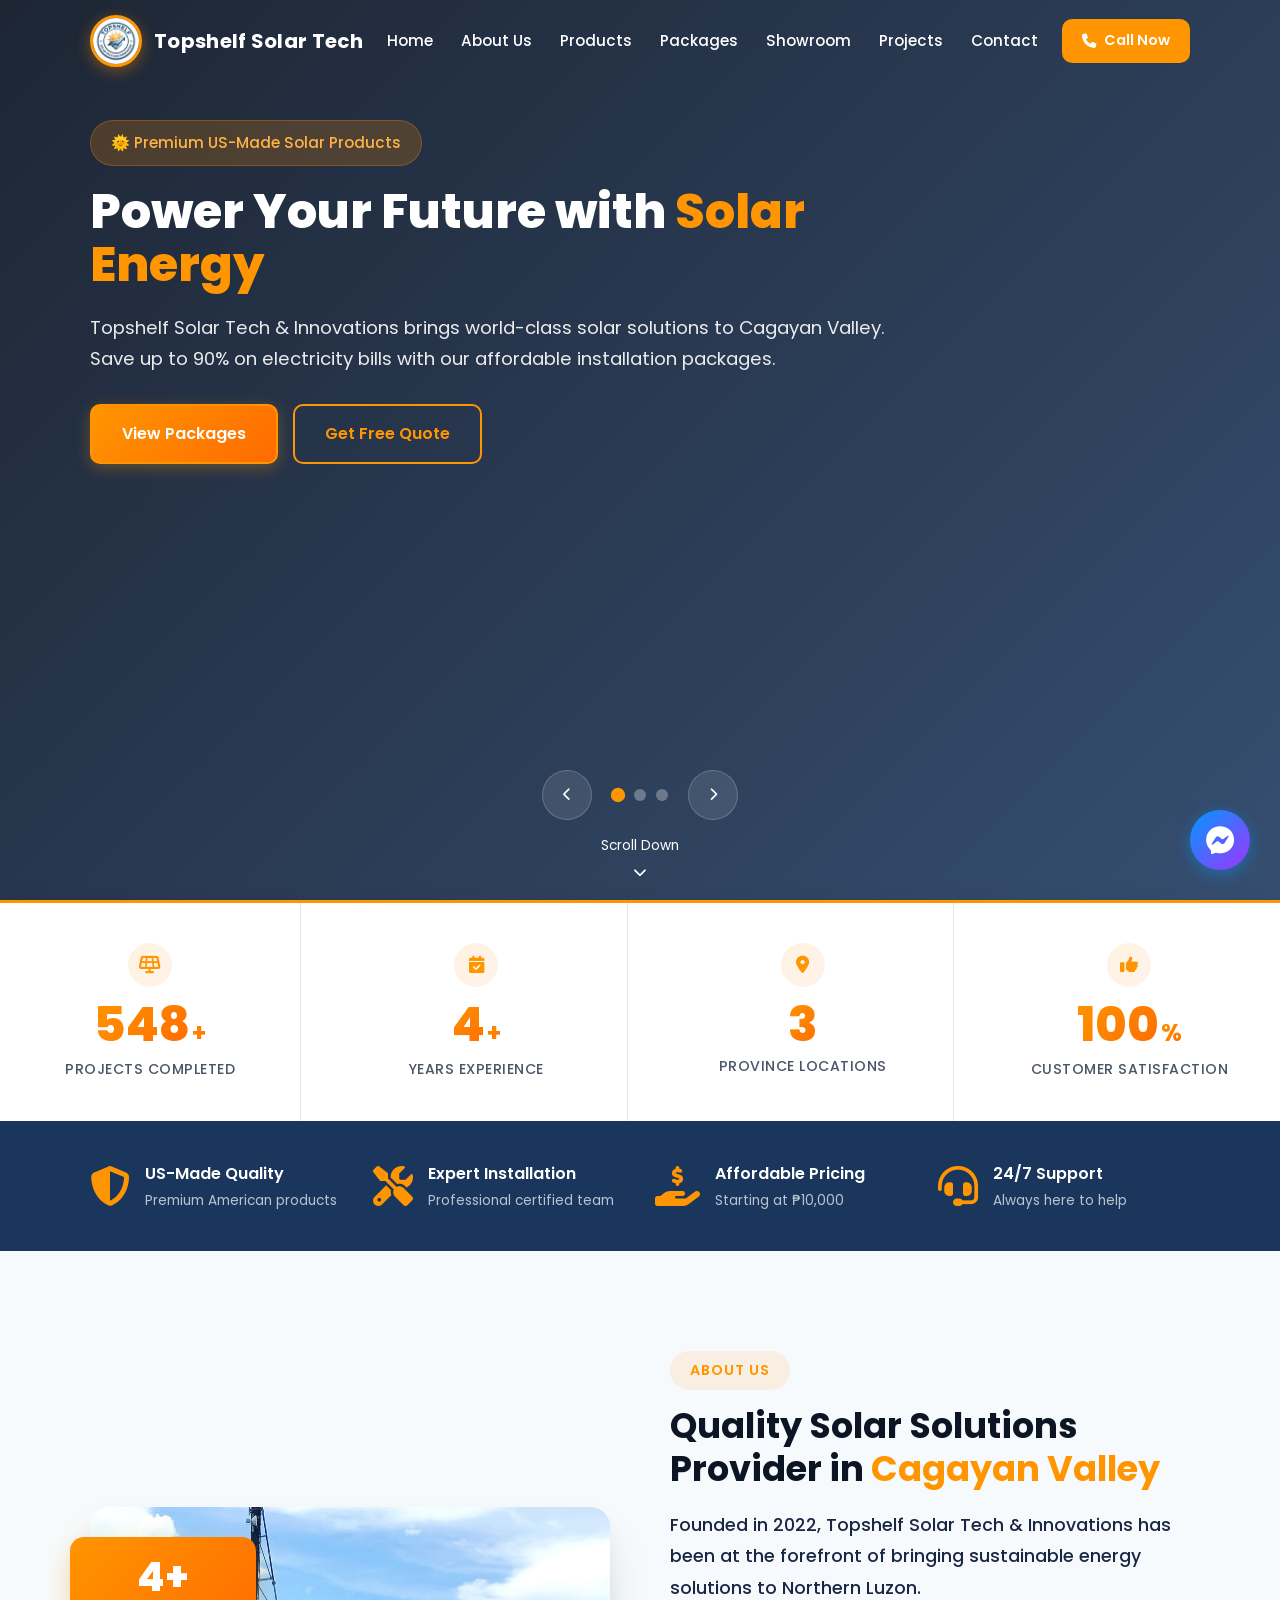
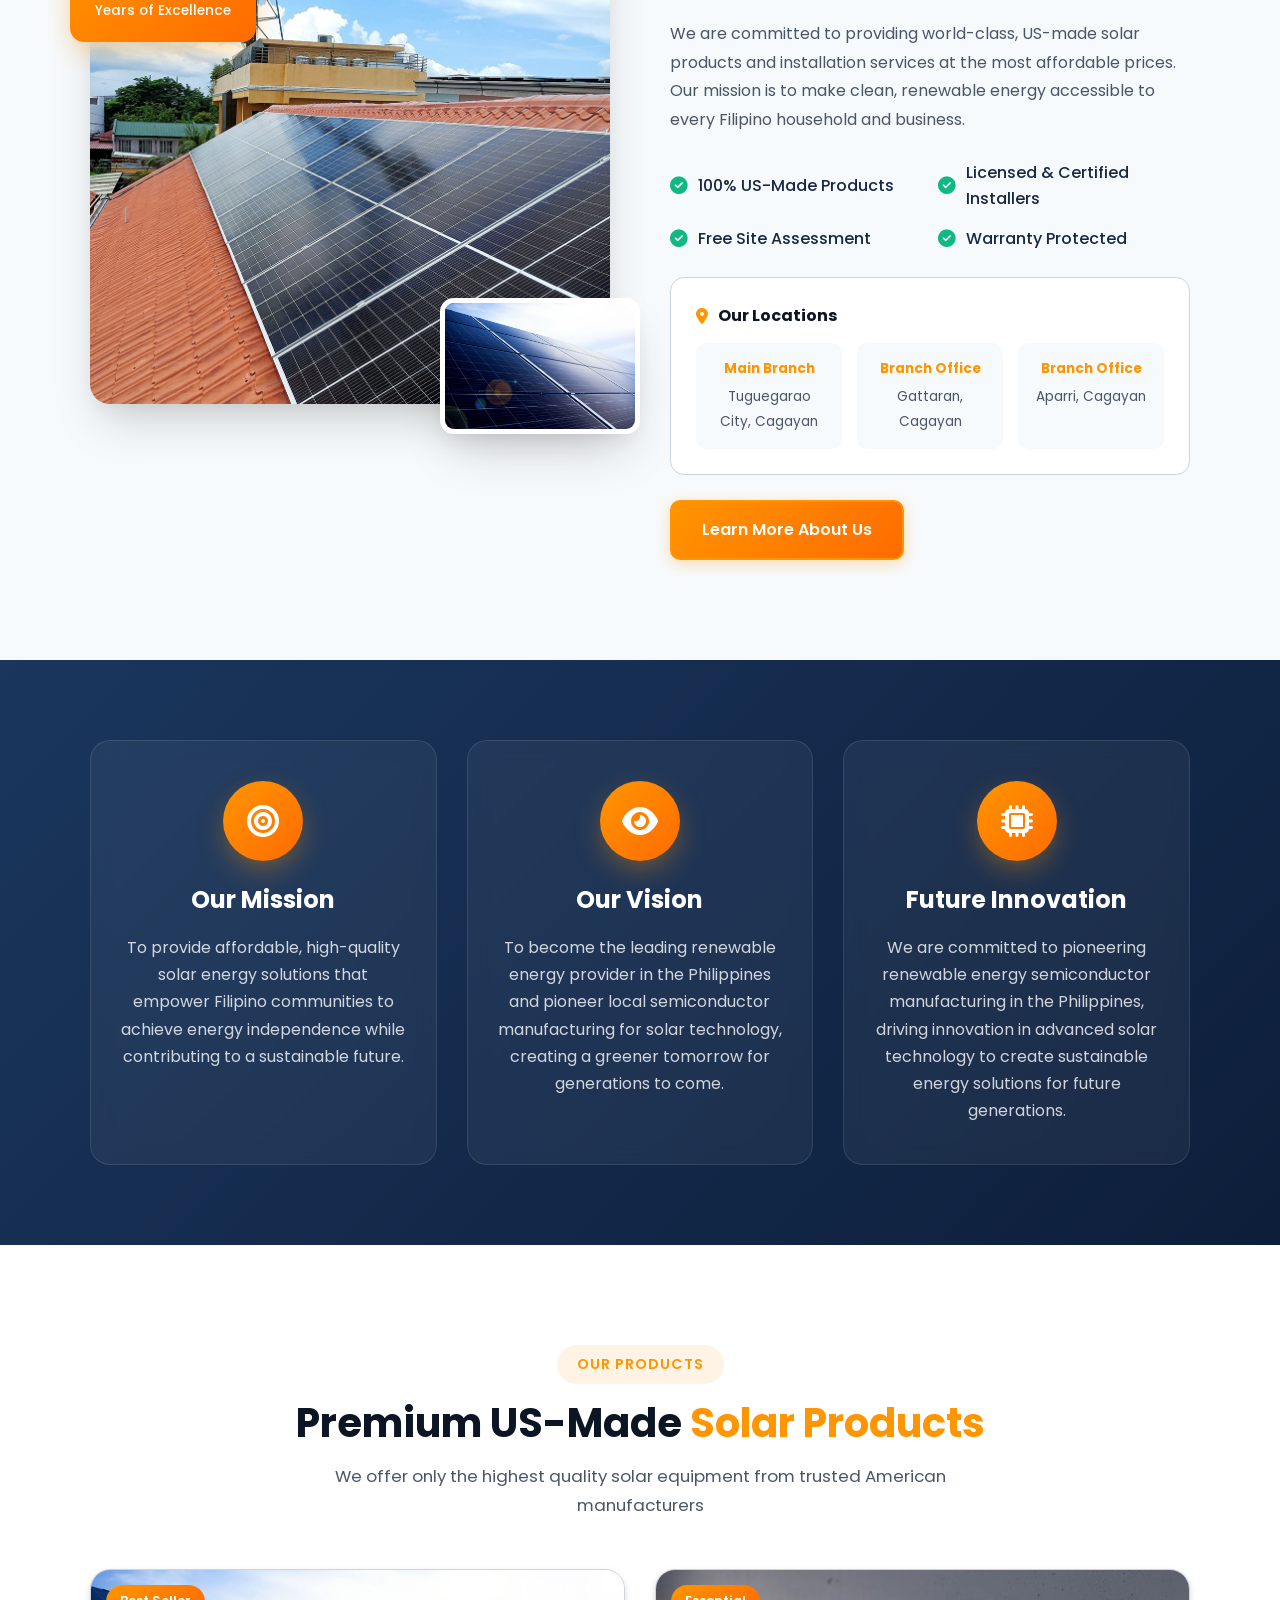
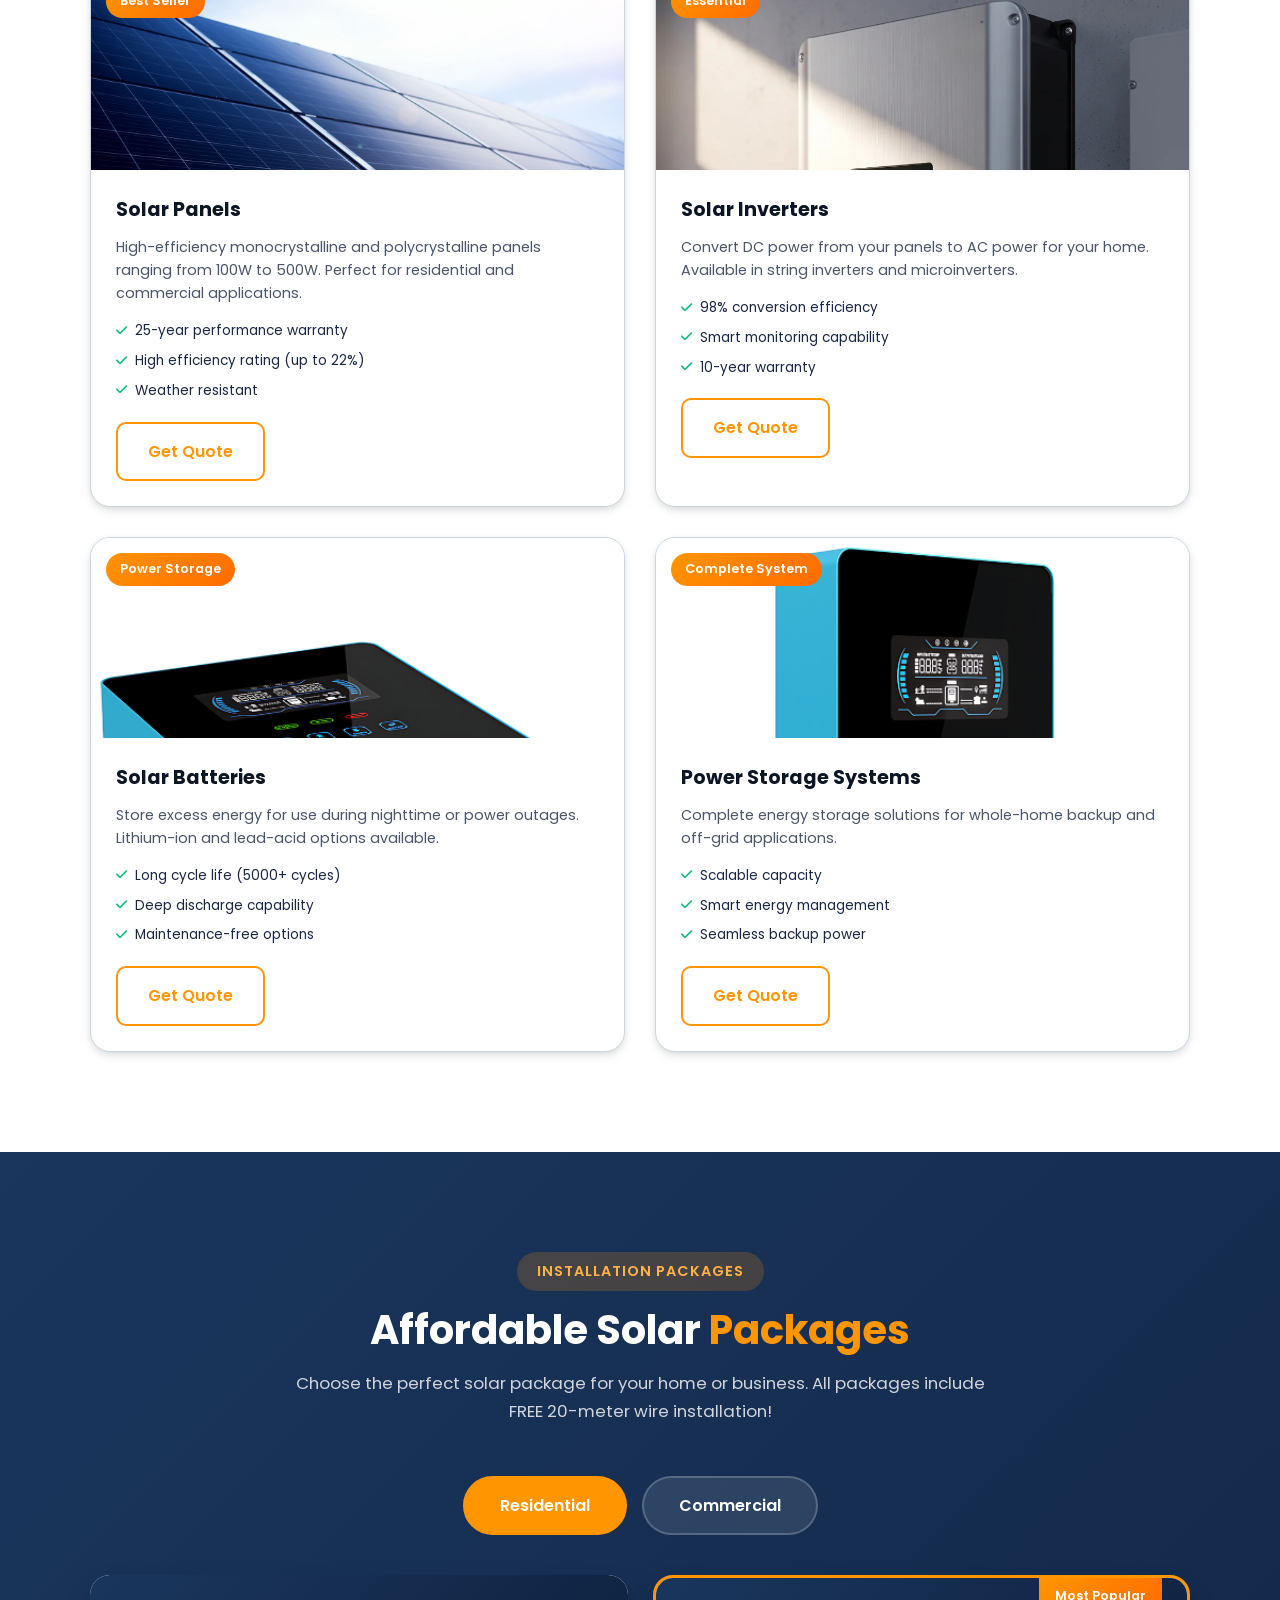
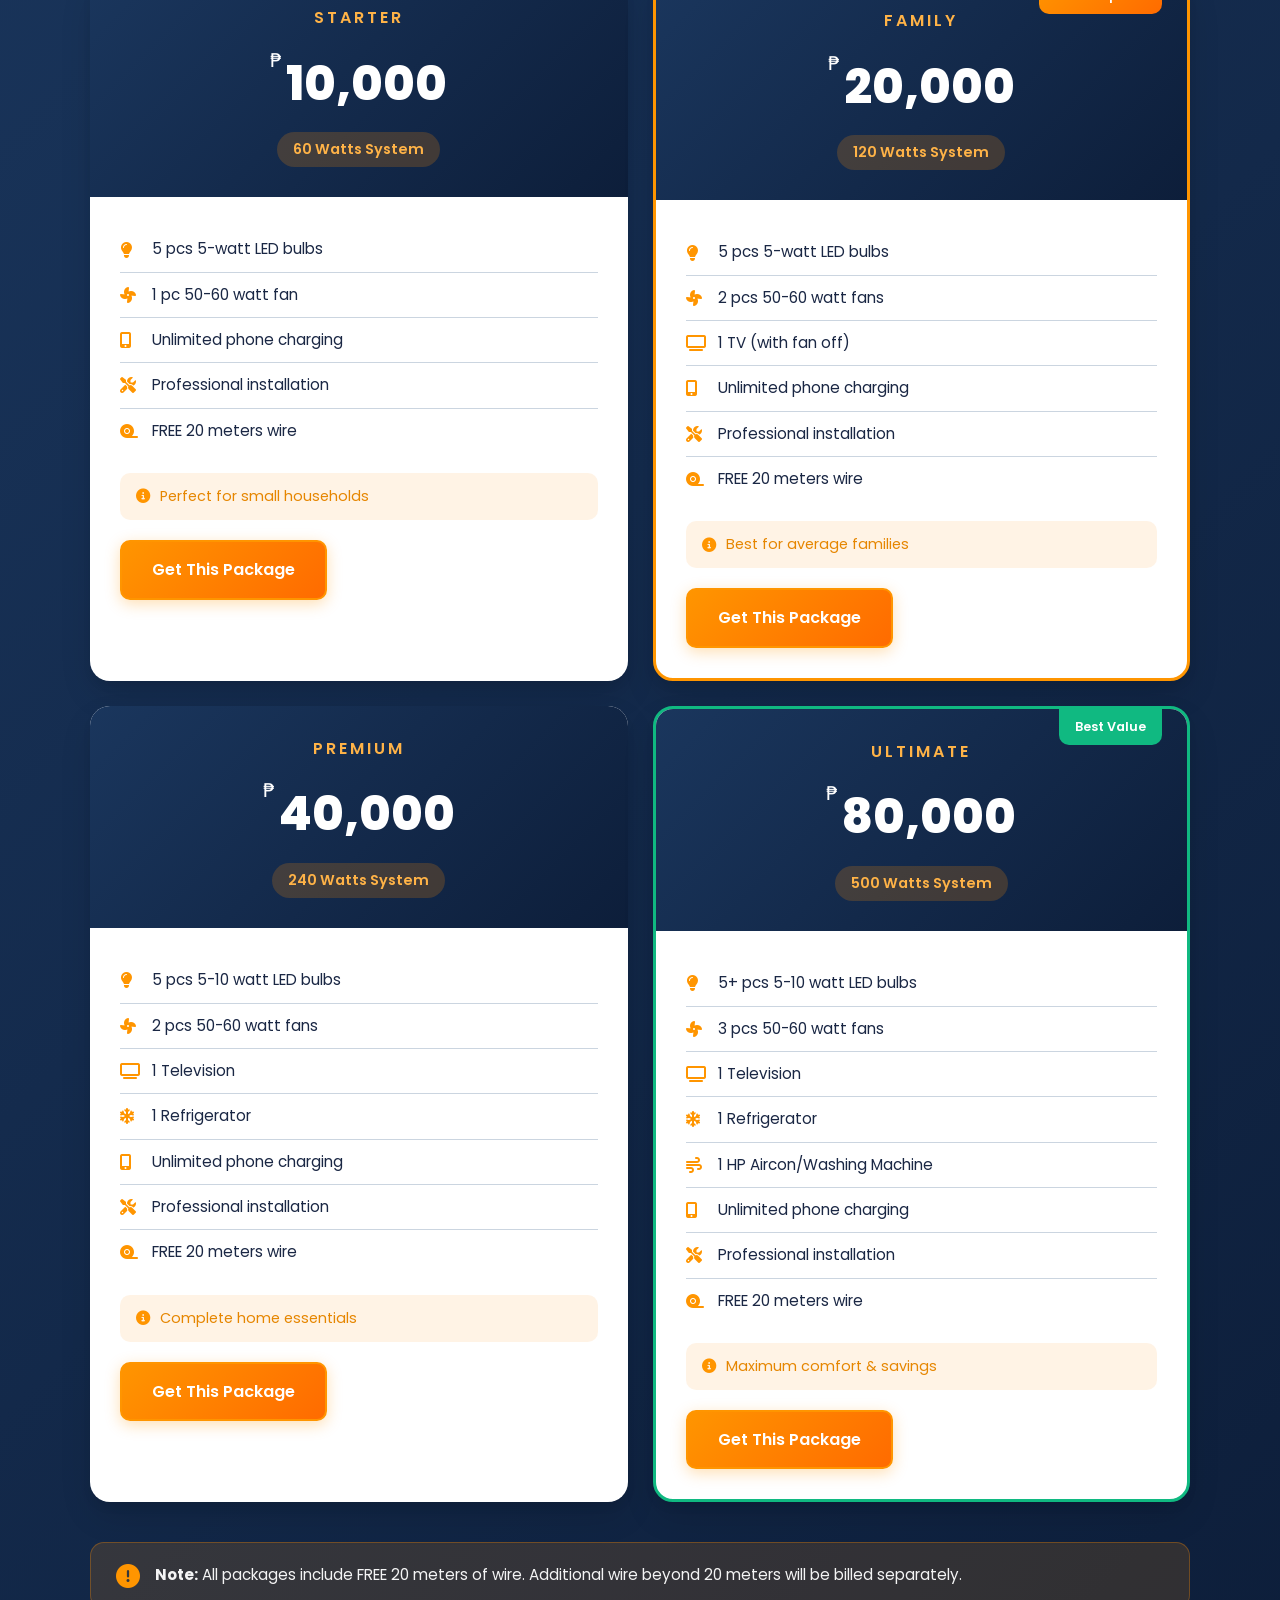
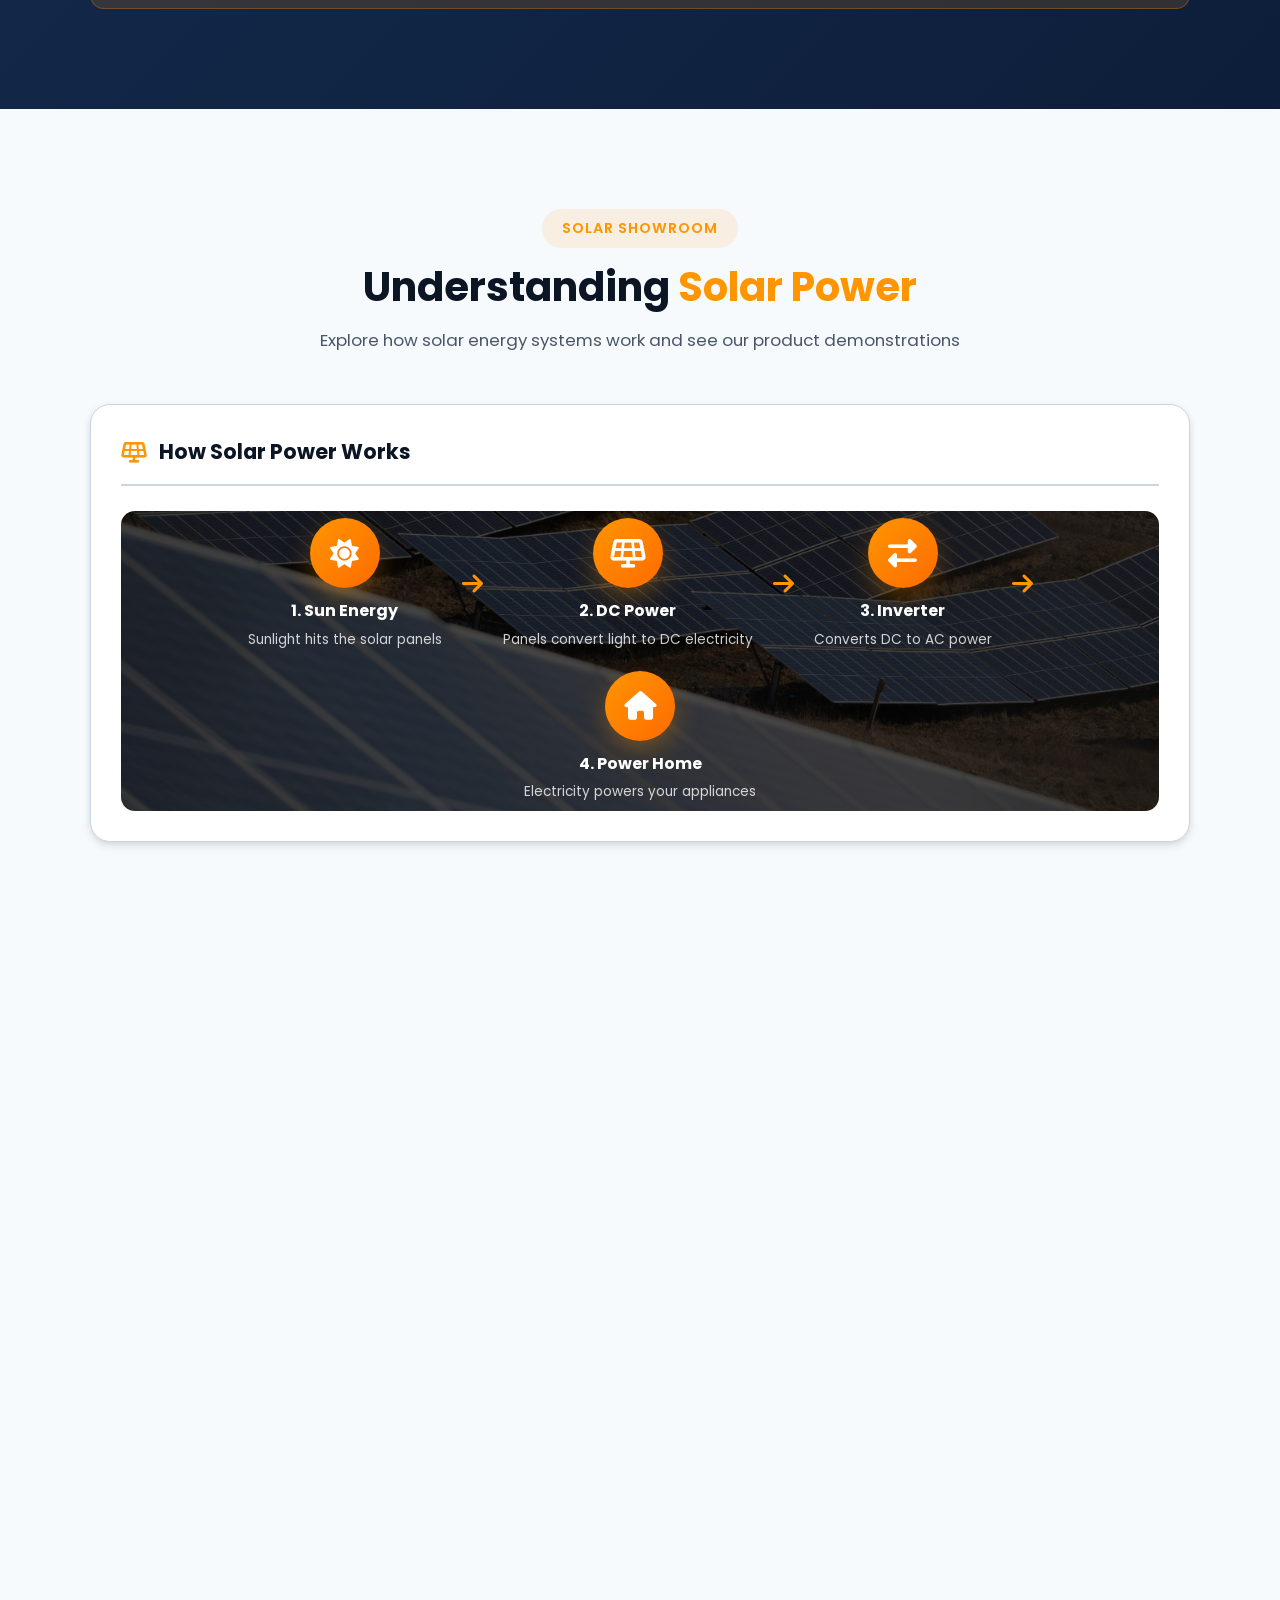
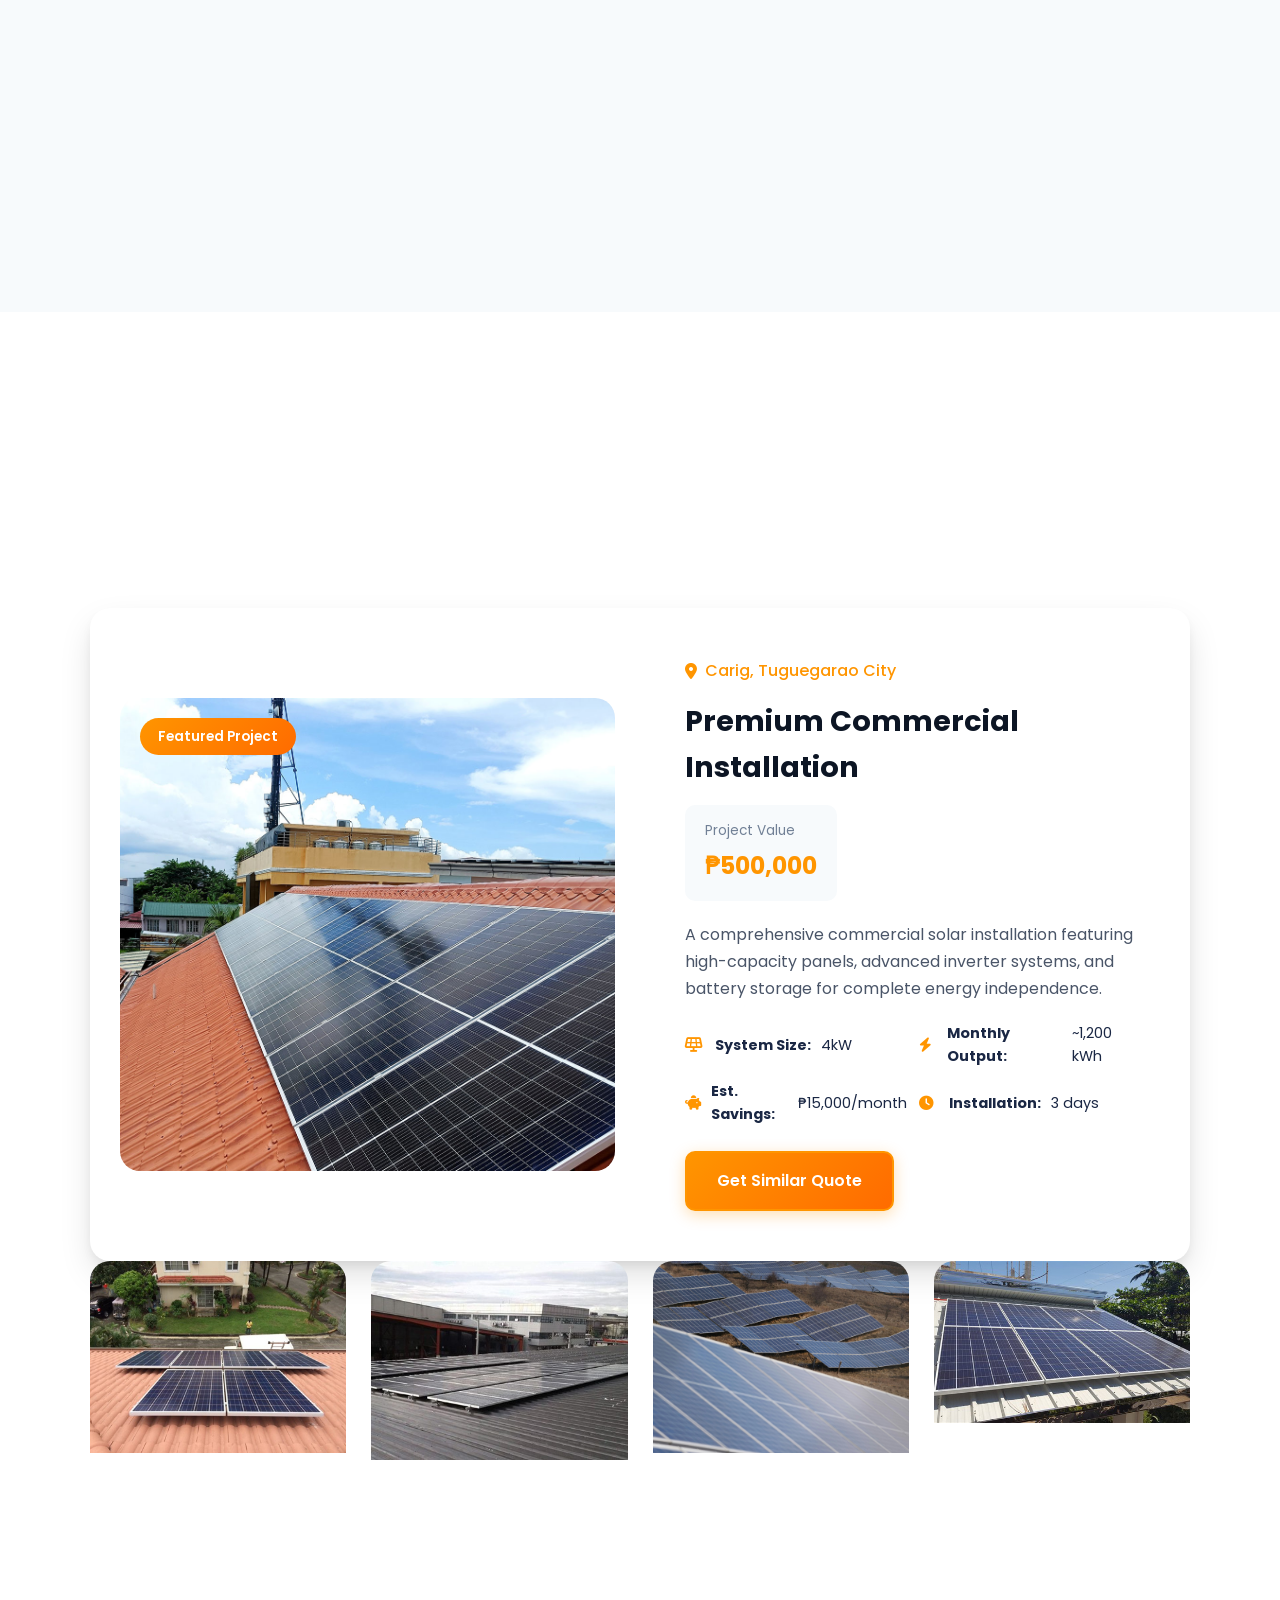
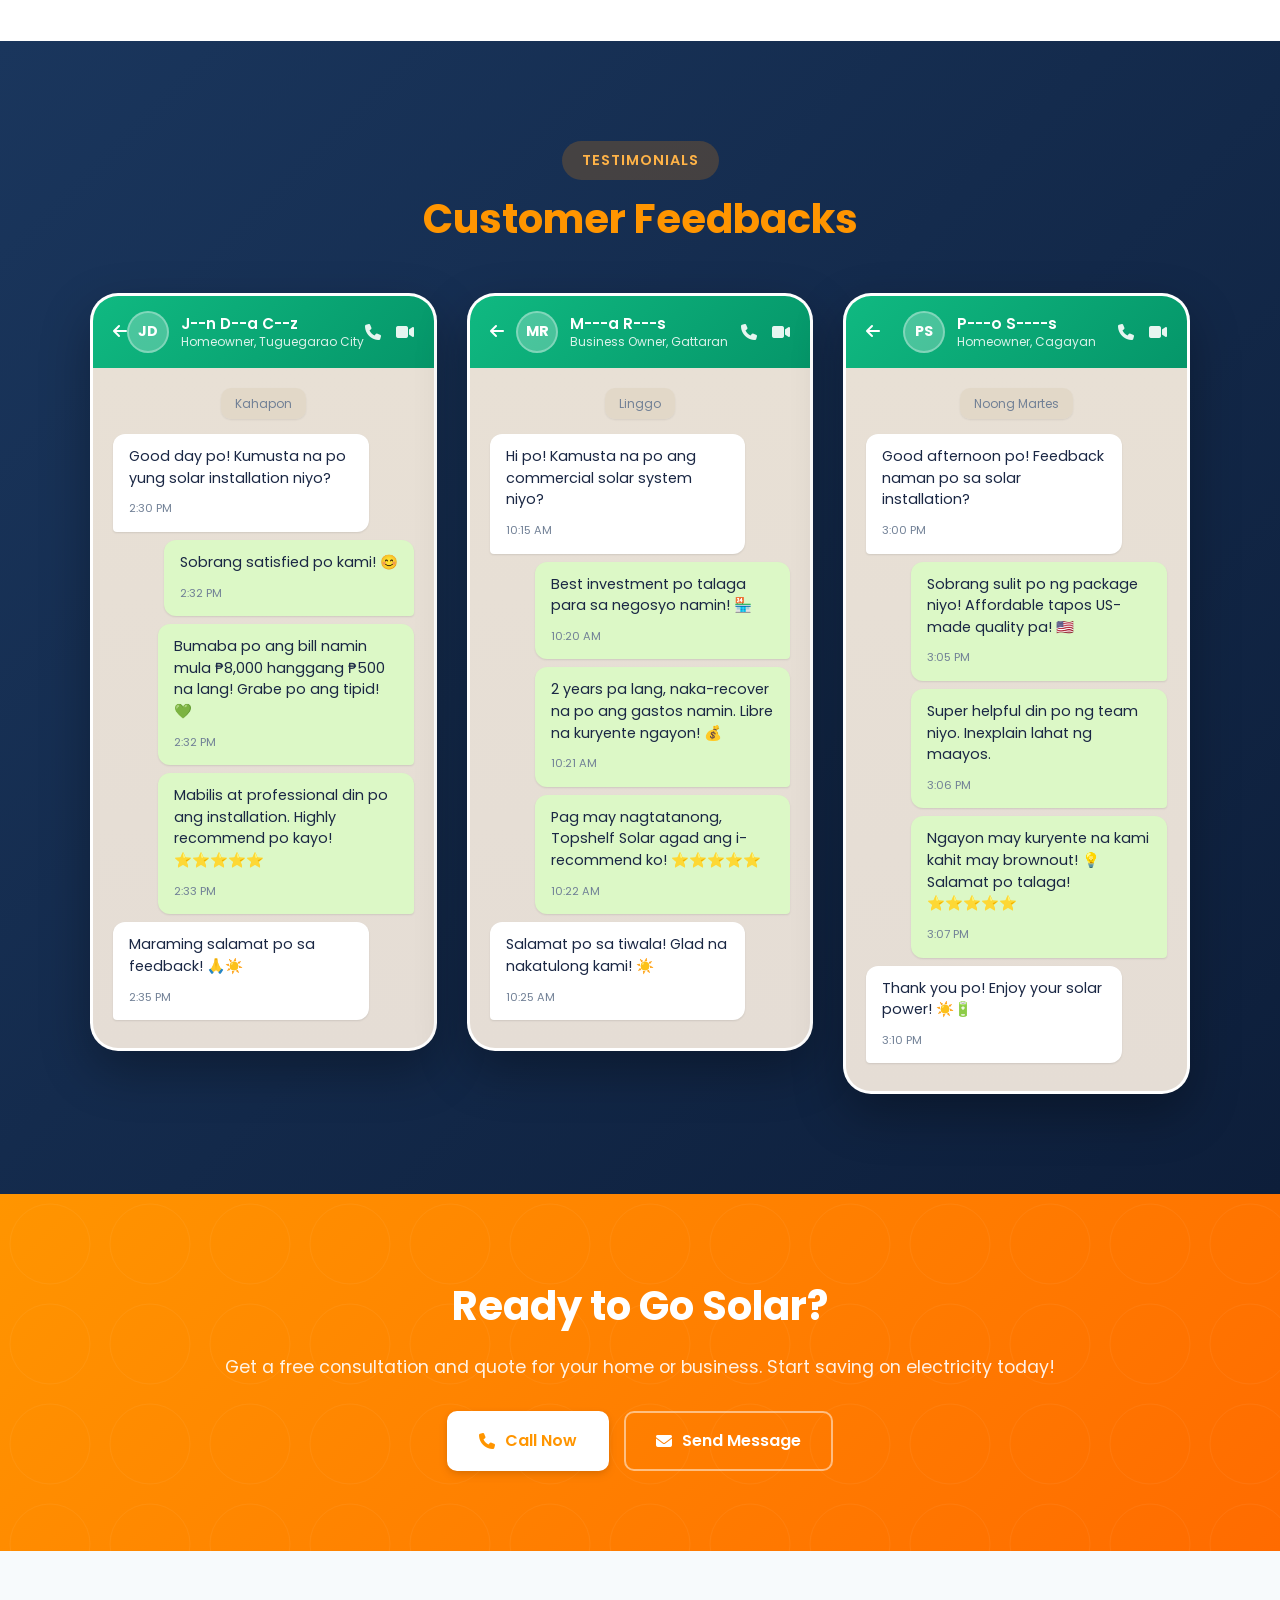
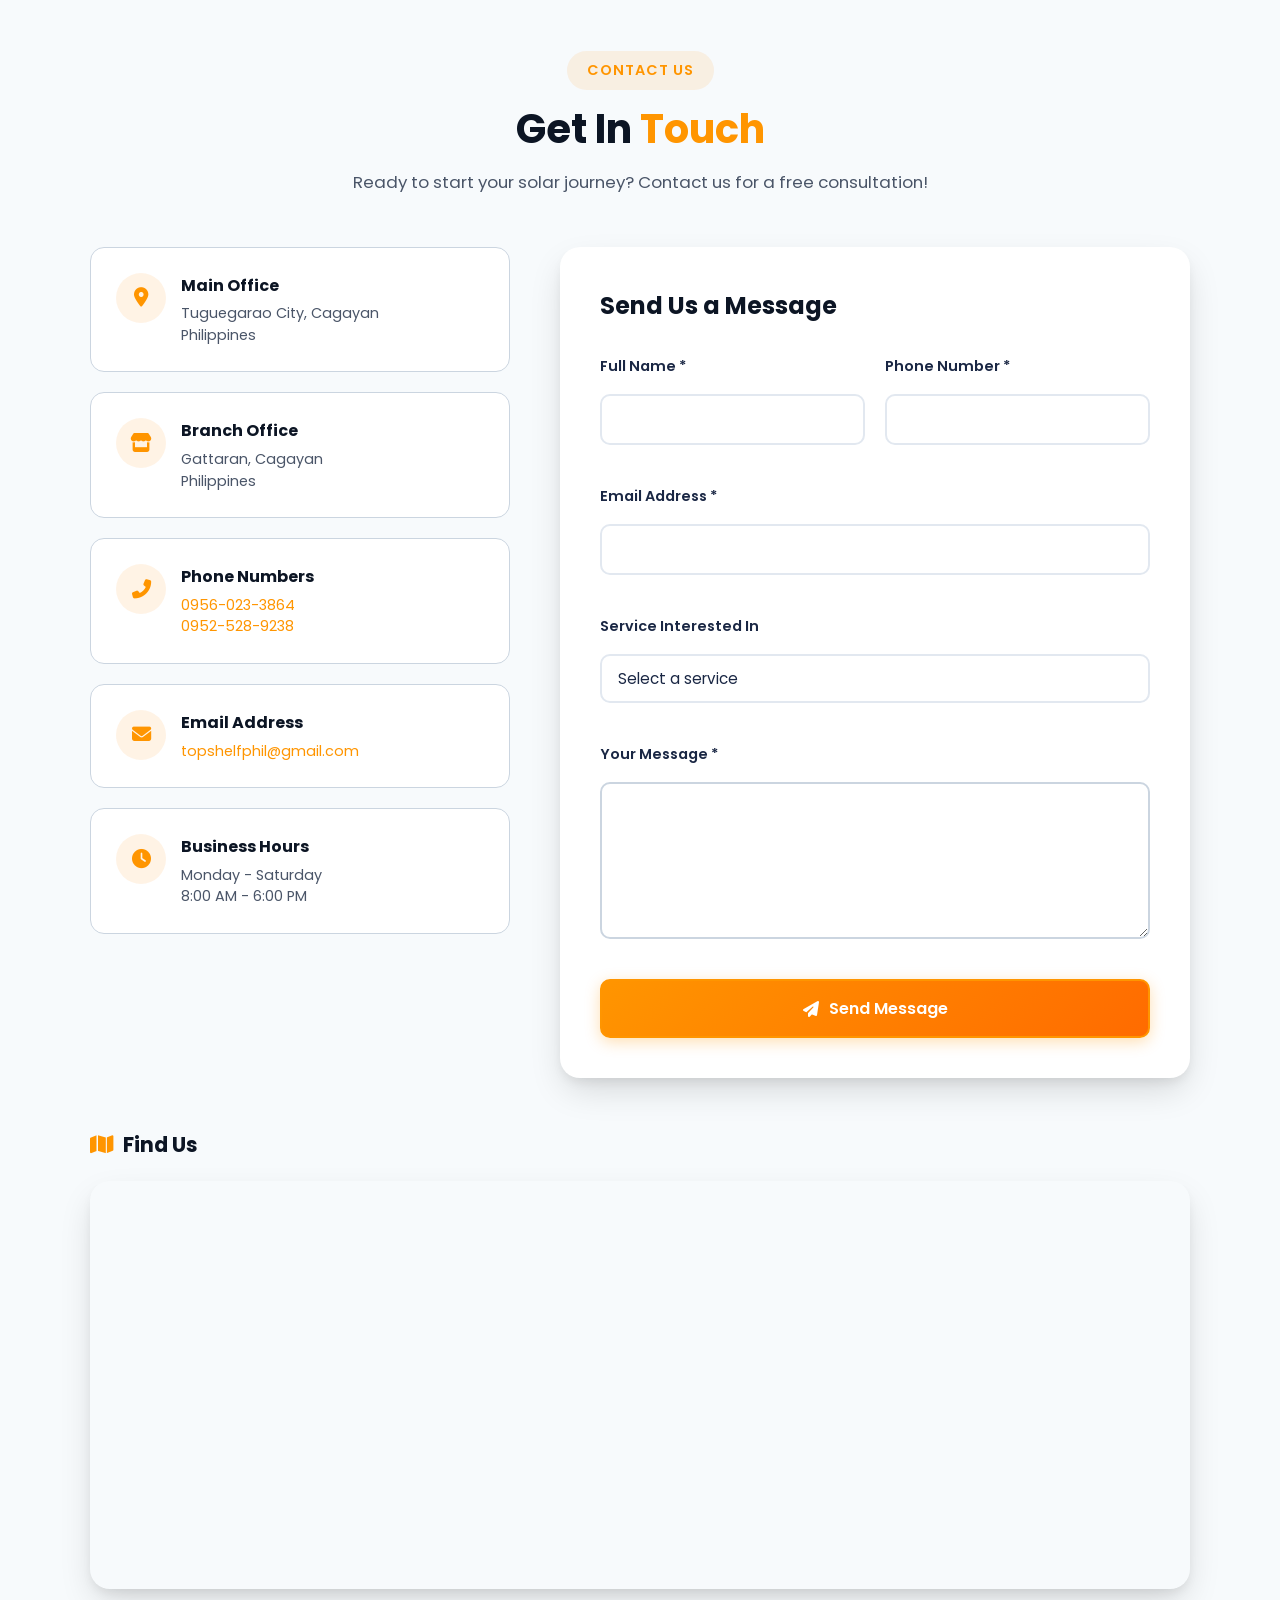
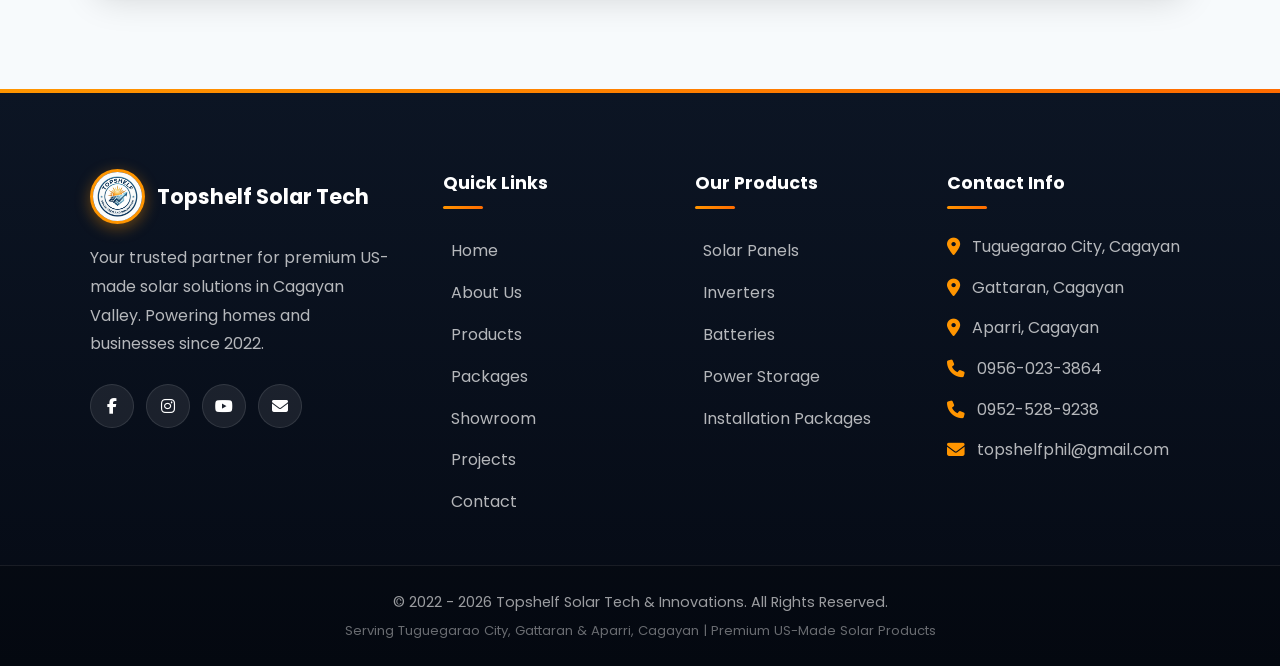
==== commit bf8ac56e: "Update index and projects pages" ====
--- a/index.html
+++ b/index.html
@@ -121,7 +121,7 @@
         <div class="stats-grid">
             <div class="stat">
                 <div class="stat-icon-sm"><i class="fas fa-solar-panel"></i></div>
-                <div class="stat-value"><span class="stat-number" data-count="500">500</span><span class="stat-suffix">+</span></div>
+                <div class="stat-value"><span class="stat-number" data-count="548">548</span><span class="stat-suffix">+</span></div>
                 <span class="stat-label">Projects Completed</span>
             </div>
             <div class="stat">
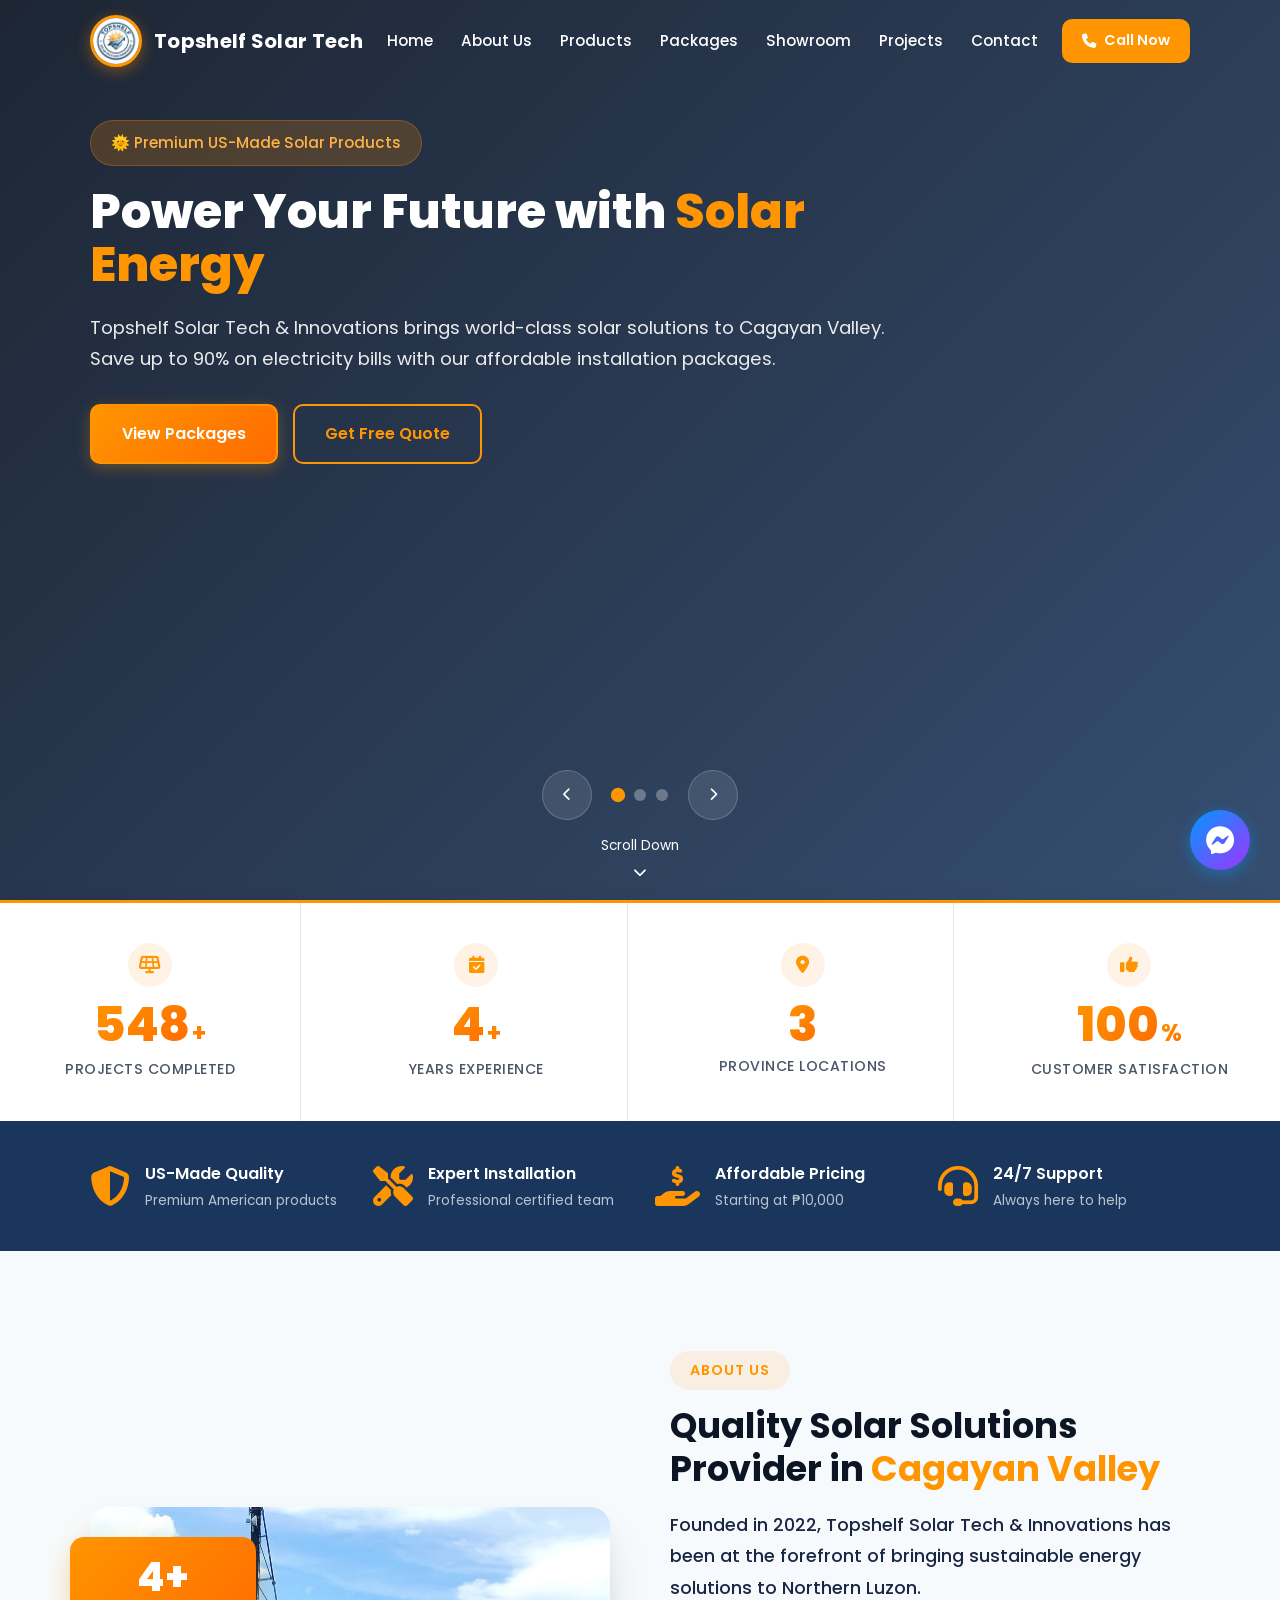
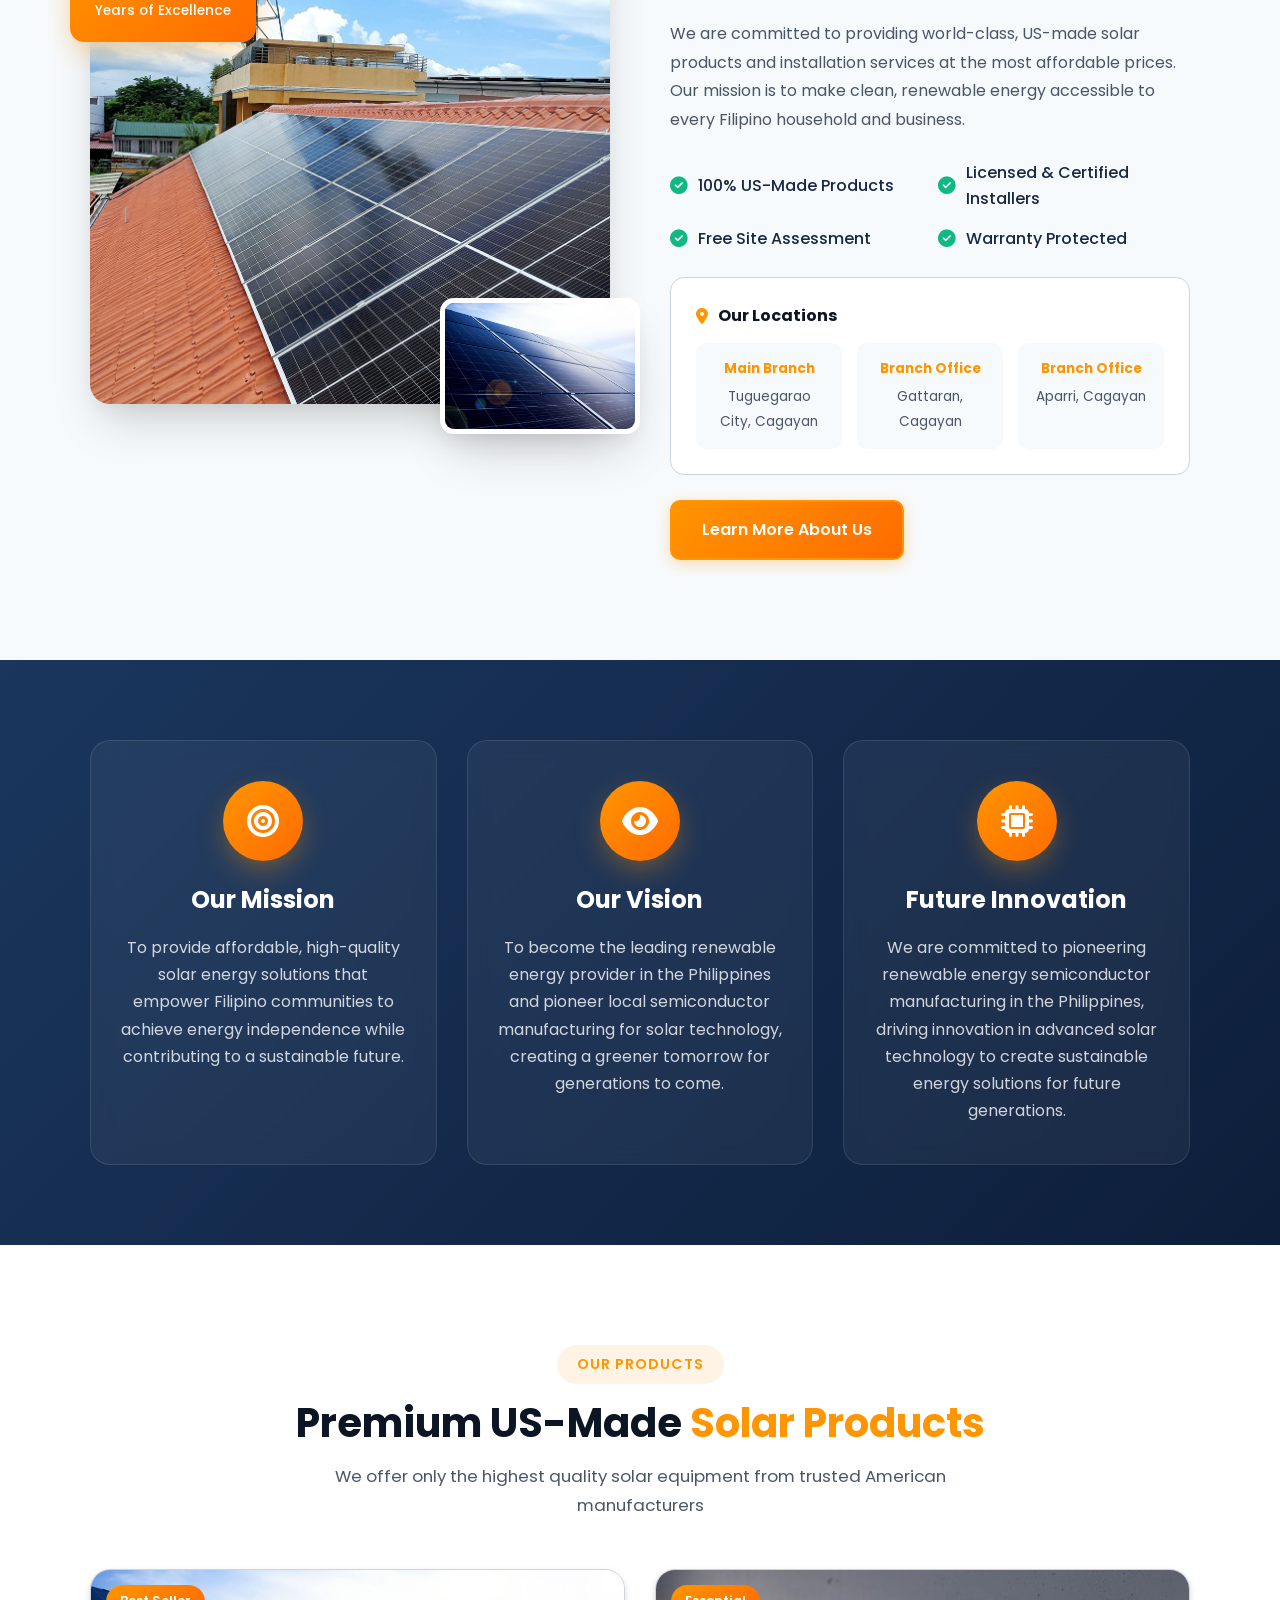
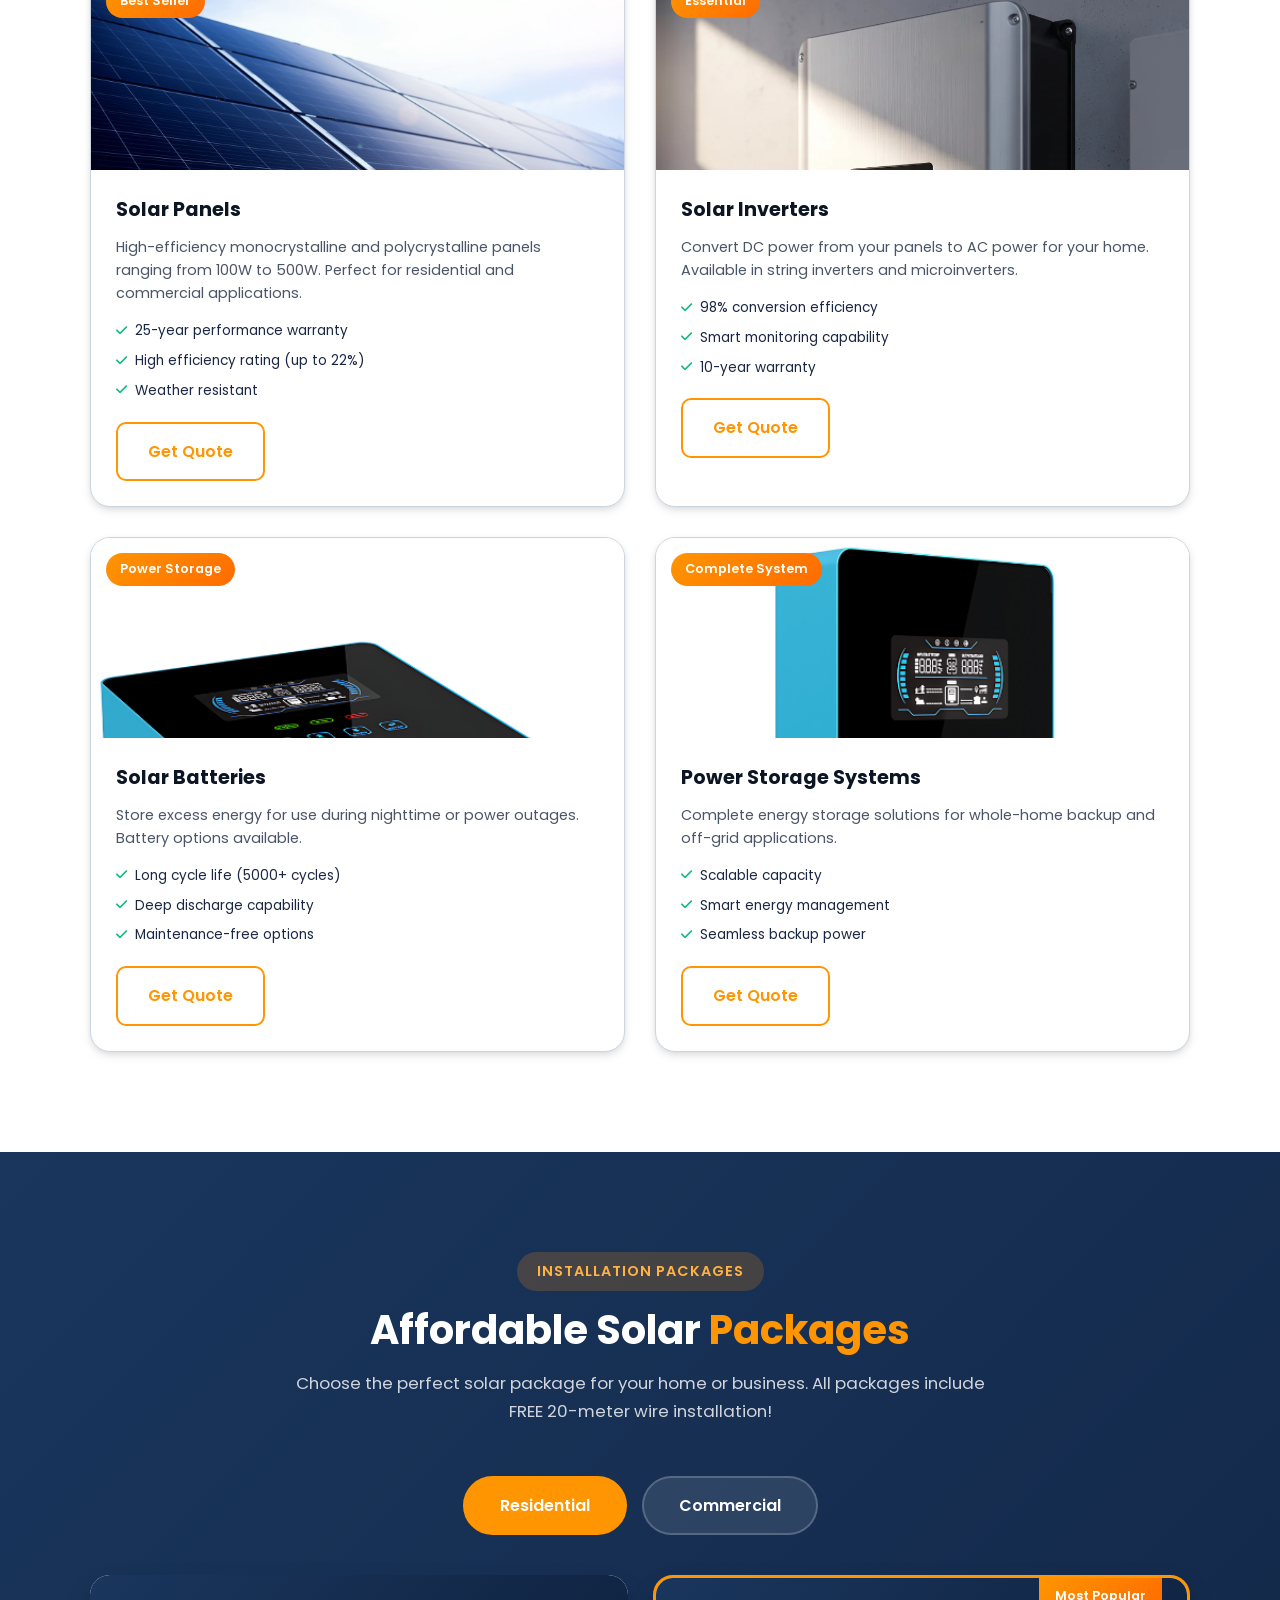
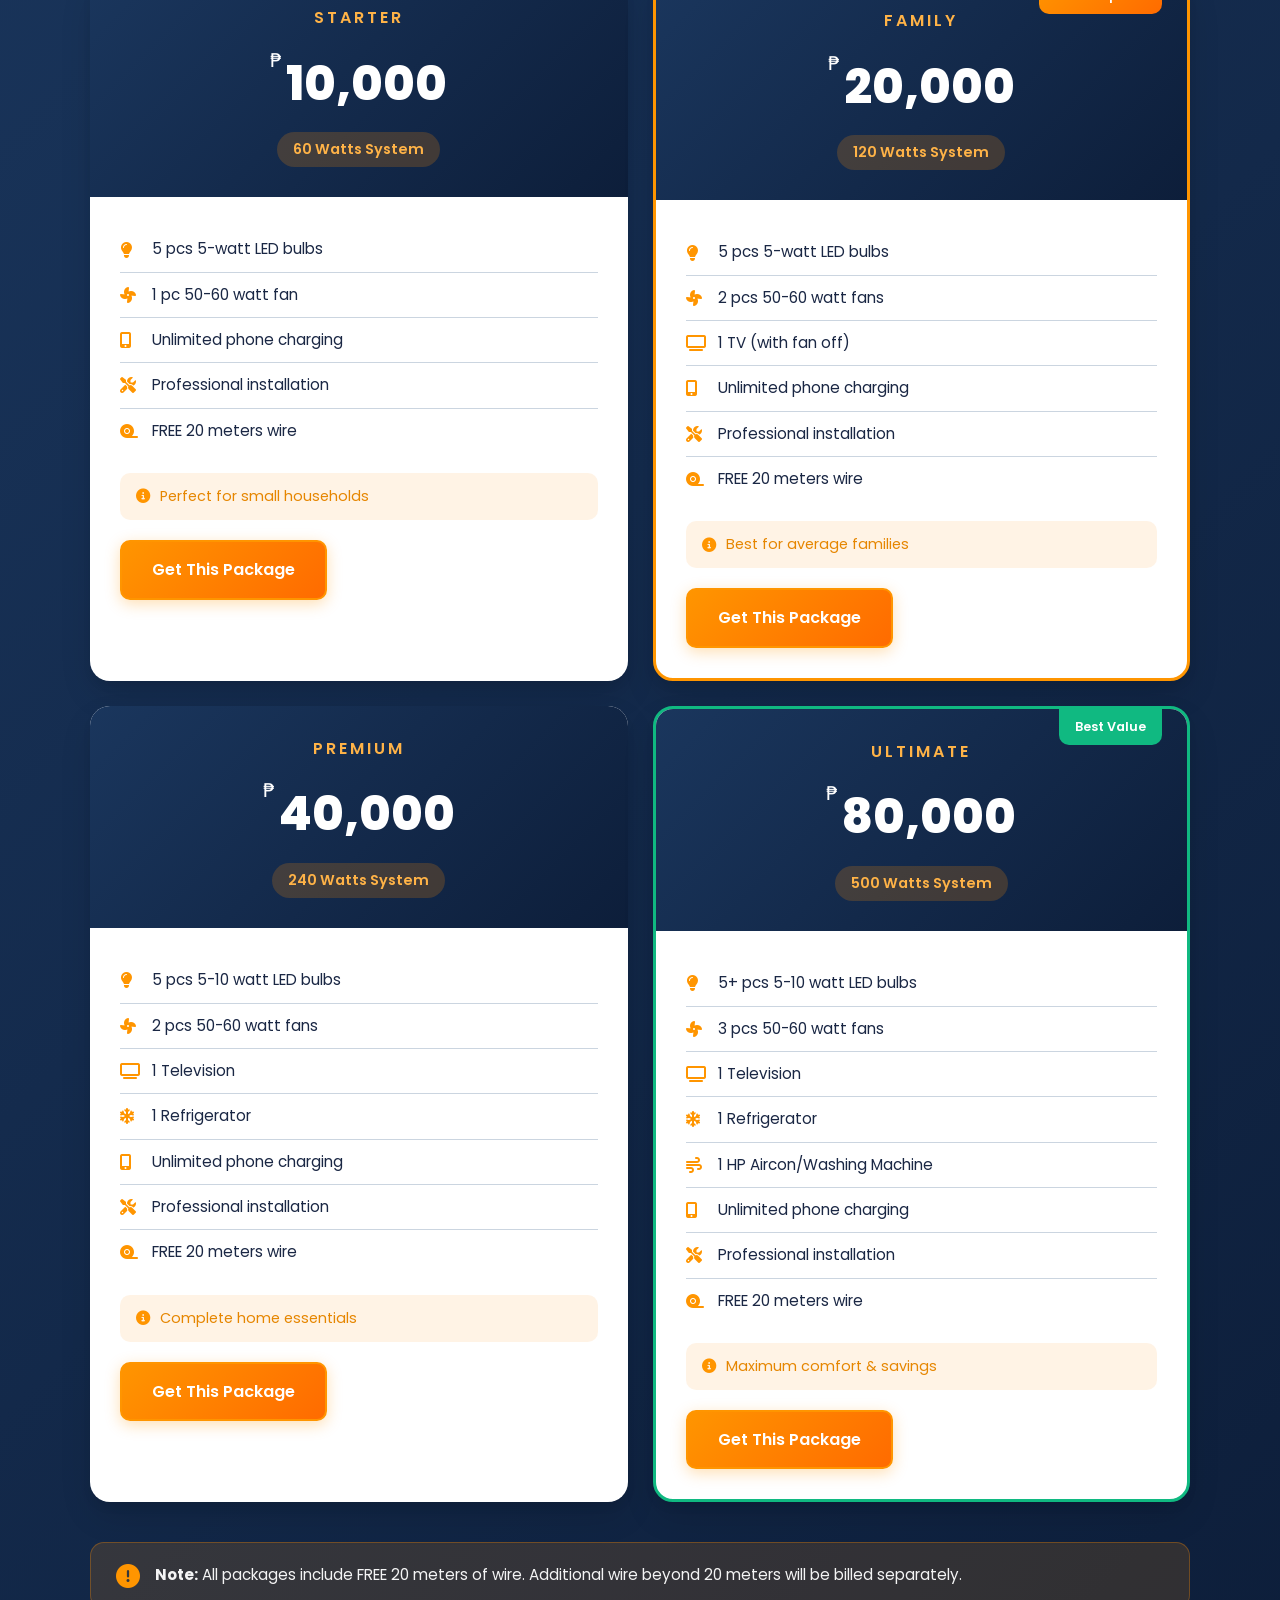
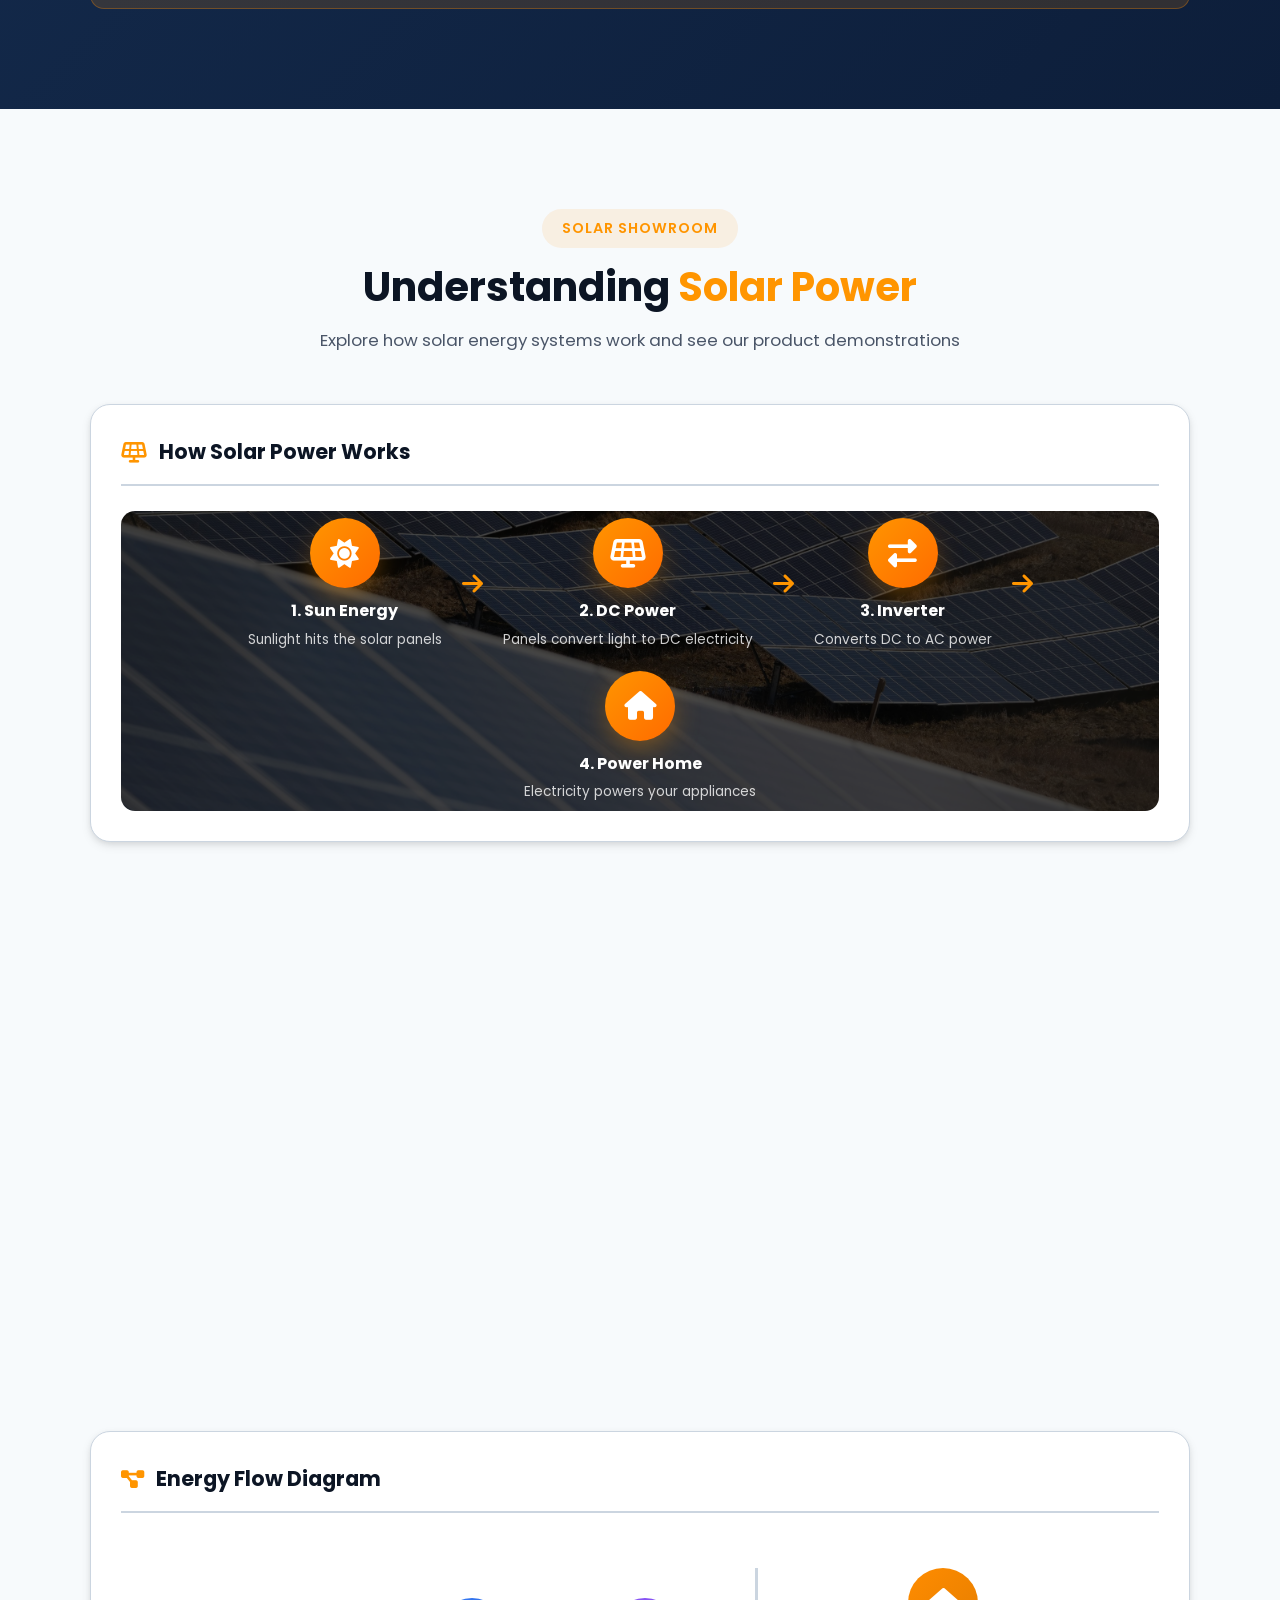
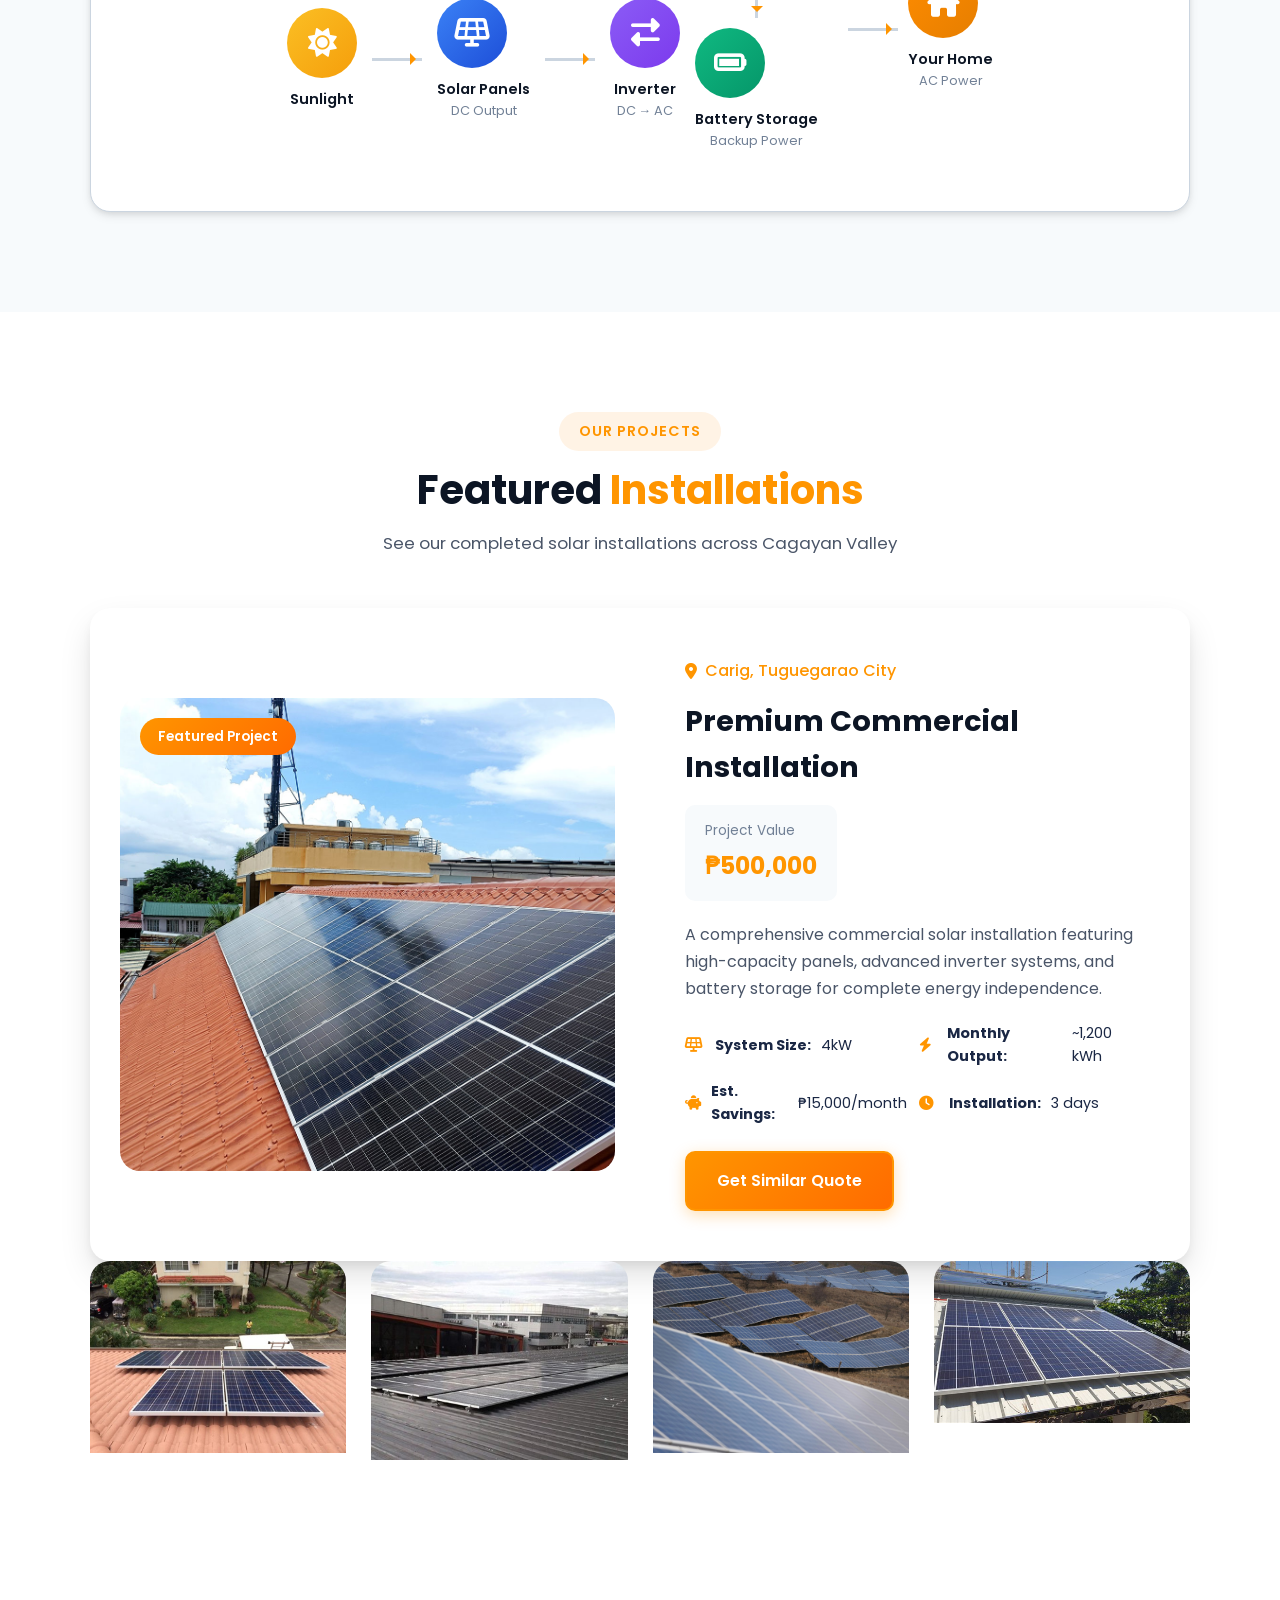
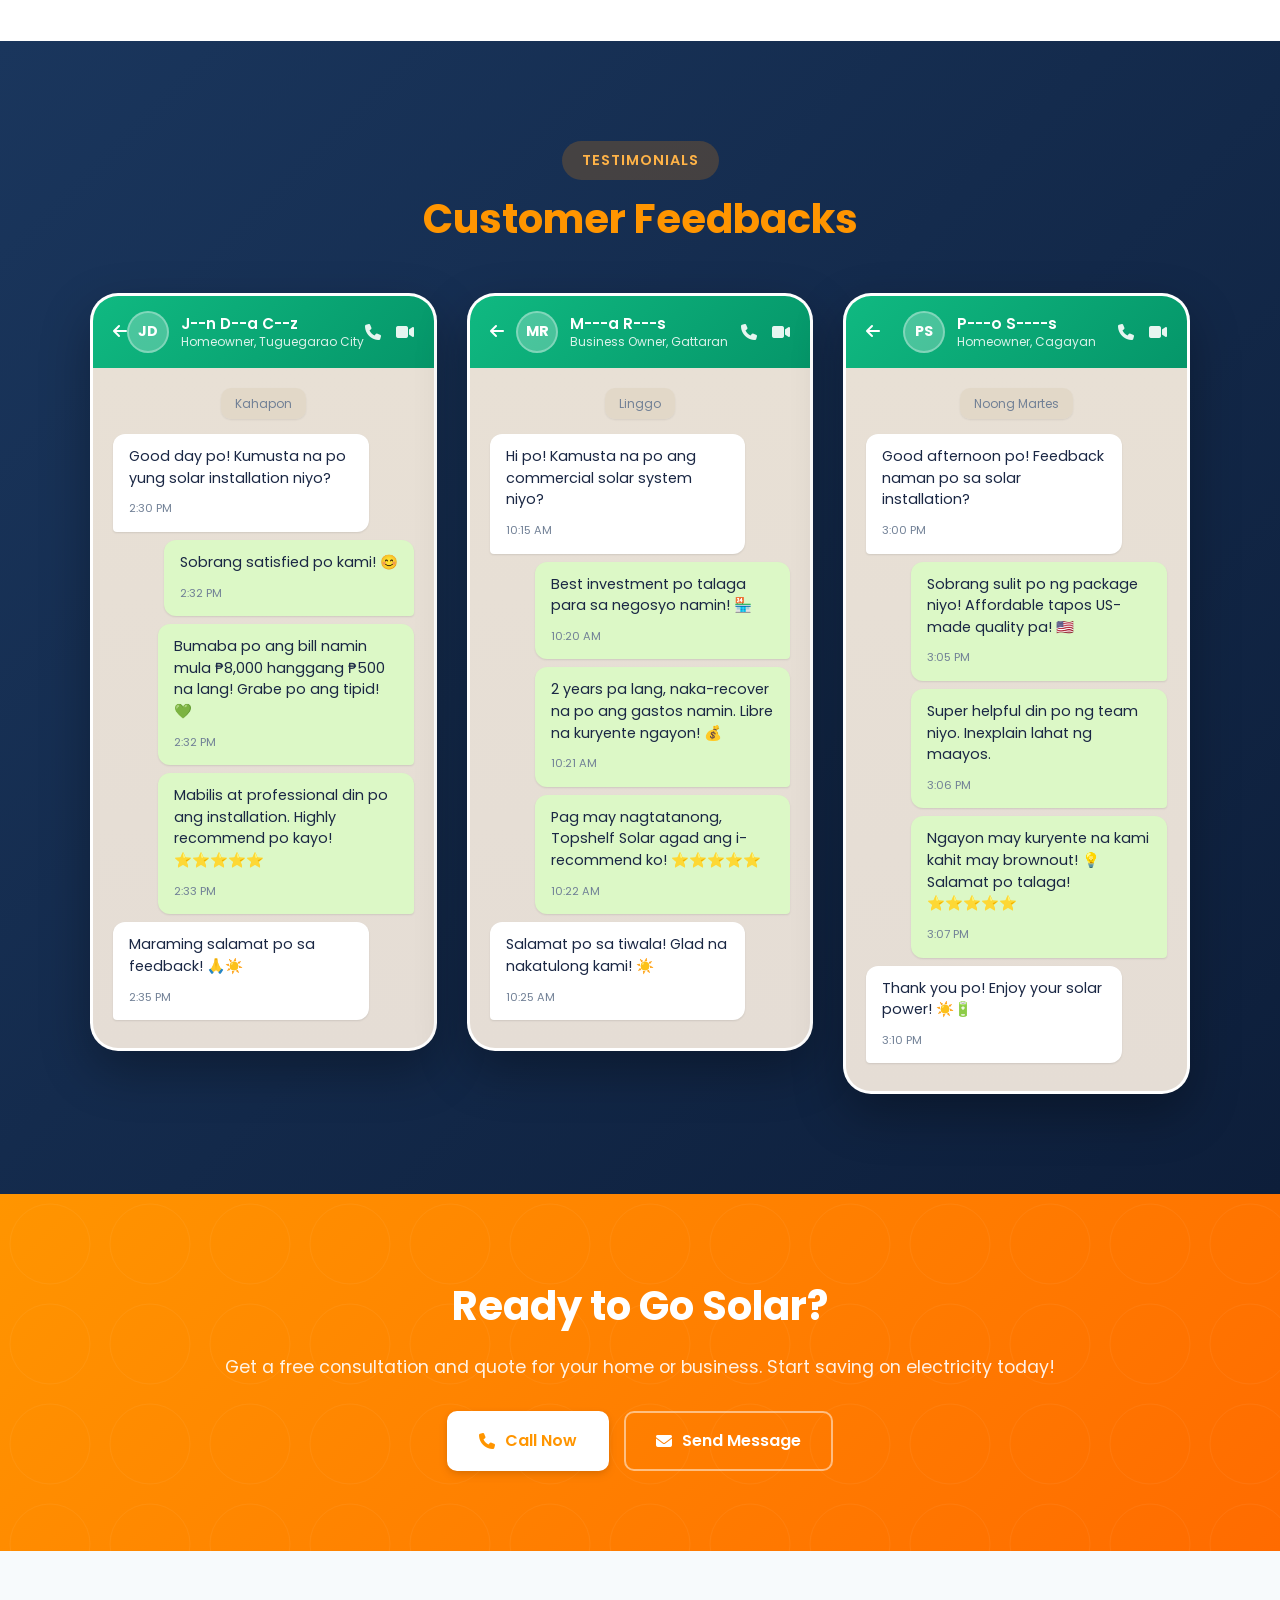
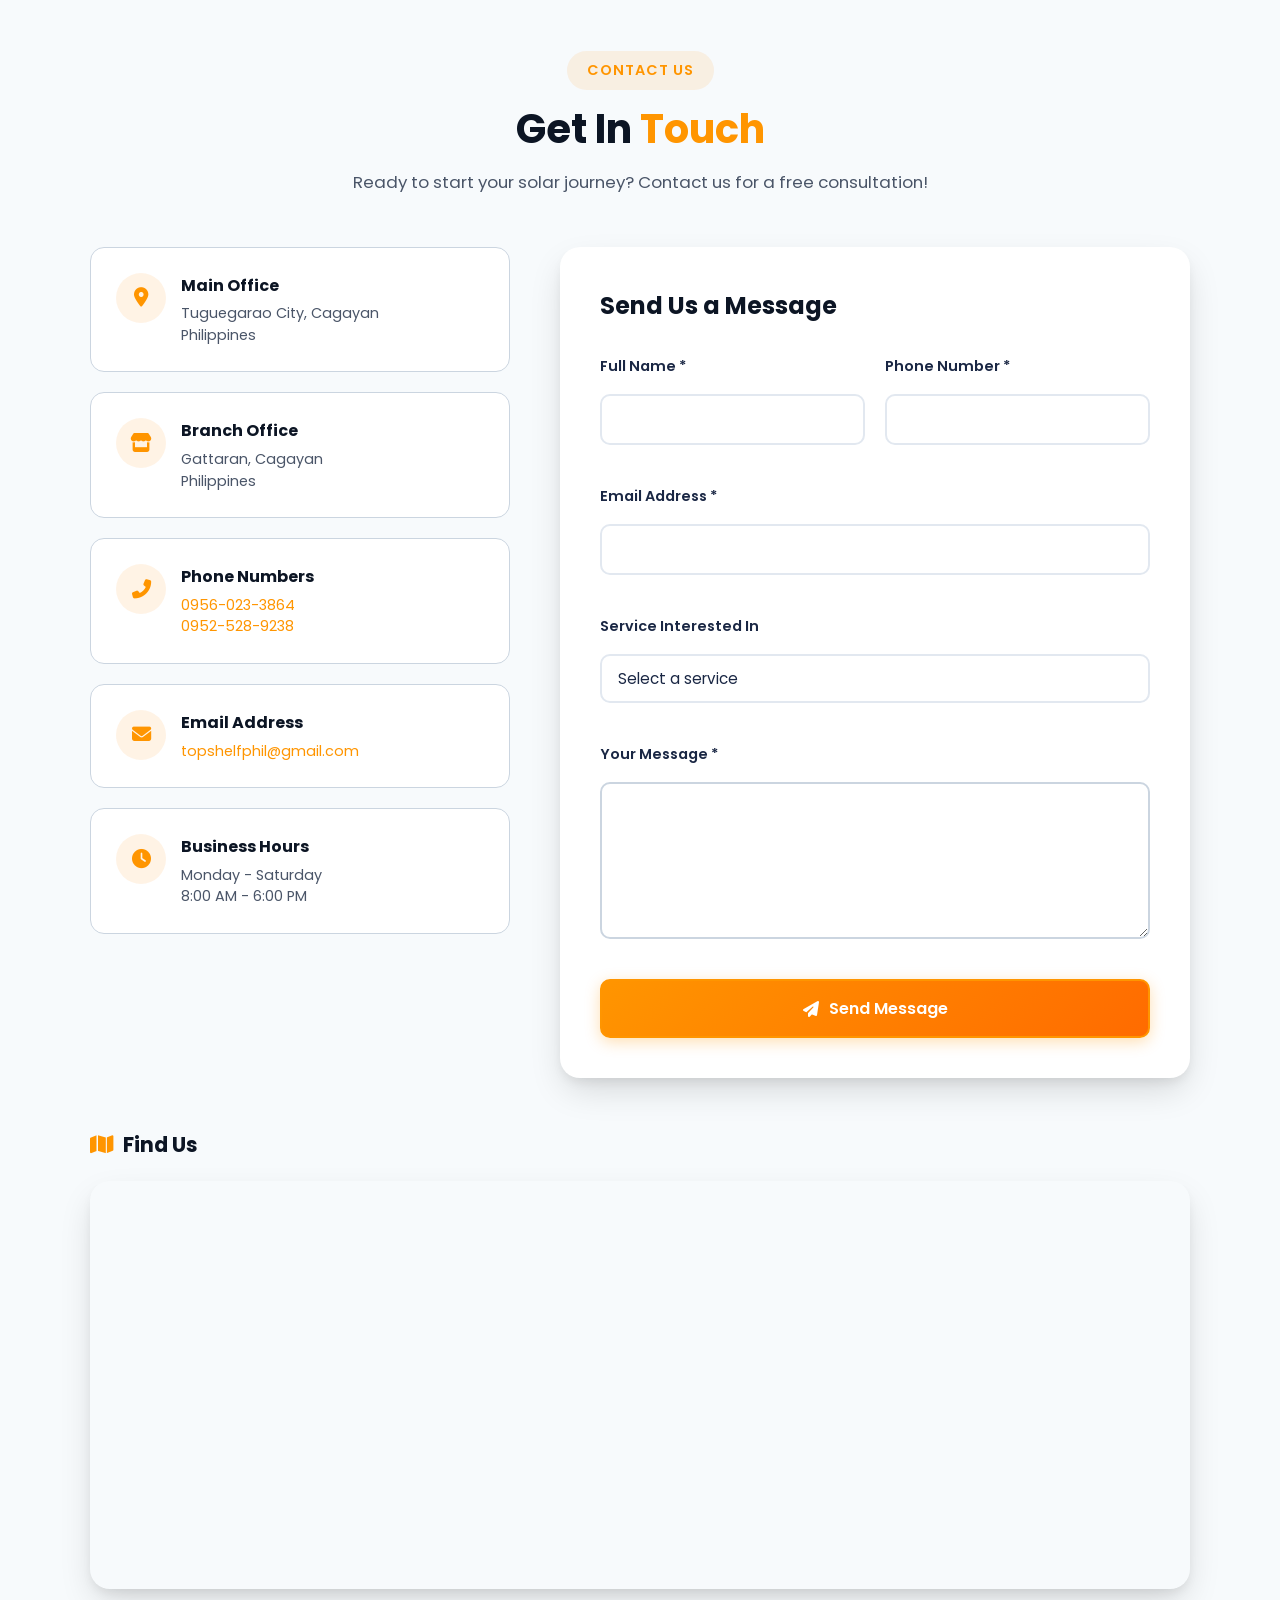
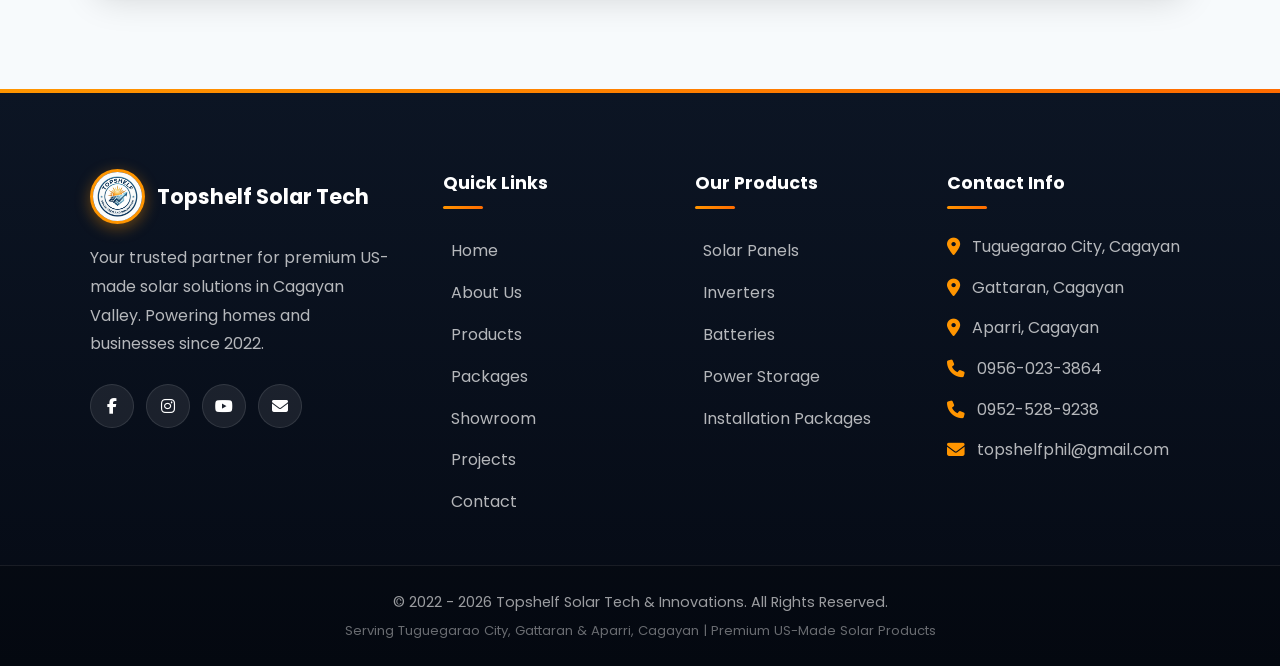
==== commit 04f1c641: "Align QB_PRESETS with Price.pdf; sanitize branding; add 600W; populate preset selects" ====
--- a/index.html
+++ b/index.html
@@ -11,8 +11,8 @@
     <link rel="apple-touch-icon" sizes="180x180" href="favicon-180.png">
     <link href="https://fonts.googleapis.com/css2?family=Poppins:wght@300;400;500;600;700;800&display=swap" rel="stylesheet">
     <link rel="stylesheet" href="https://cdnjs.cloudflare.com/ajax/libs/font-awesome/6.4.0/css/all.min.css">
-    <link rel="stylesheet" href="css/style.css">
-    <link rel="stylesheet" href="css/responsive.css">
+    <link rel="stylesheet" href="css/style.css?v=20260428b">
+    <link rel="stylesheet" href="css/responsive.css?v=20260428b">
 </head>
 <body>
     <!-- Preloader -->
@@ -323,7 +323,7 @@
                     </div>
                     <div class="product-content">
                         <h3>Solar Batteries</h3>
-                        <p>Store excess energy for use during nighttime or power outages. Lithium-ion and lead-acid options available.</p>
+                        <p>Store excess energy for use during nighttime or power outages. Battery options available.</p>
                         <ul class="product-features">
                             <li><i class="fas fa-check"></i> Long cycle life (5000+ cycles)</li>
                             <li><i class="fas fa-check"></i> Deep discharge capability</li>
--- a/css/responsive.css
+++ b/css/responsive.css
@@ -1538,6 +1538,740 @@
         --off-white: #1a1a2e;
         --light-gray: #2d2d44;
         --border-color: #3d3d5c;
+    }
+}
+
+/* ==========================================
+   ENHANCED MOBILE FIX - APRIL 2026
+   ========================================== */
+
+/* Stats Bar Mobile Improvements */
+@media (max-width: 768px) {
+    .stats-bar {
+        padding: 25px 0;
+        overflow: hidden;
+    }
+
+    .stats-grid {
+        display: grid;
+        grid-template-columns: repeat(2, 1fr);
+        gap: 15px;
+        padding: 0 15px;
+    }
+
+    .stats-bar .stat {
+        display: flex;
+        flex-direction: column;
+        align-items: center;
+        justify-content: center;
+        padding: 15px 10px;
+        background: rgba(255, 255, 255, 0.05);
+        border-radius: var(--radius);
+        min-width: 0;
+    }
+
+    .stats-bar .stat-icon-sm {
+        margin-bottom: 8px;
+    }
+
+    .stats-bar .stat-icon-sm i {
+        font-size: 1.3rem;
+    }
+
+    .stats-bar .stat-value {
+        display: flex;
+        align-items: baseline;
+        justify-content: center;
+        gap: 1px;
+        flex-wrap: nowrap;
+    }
+
+    .stats-bar .stat-number {
+        font-size: 1.5rem;
+        line-height: 1;
+    }
+
+    .stats-bar .stat-suffix {
+        font-size: 0.85rem;
+    }
+
+    .stats-bar .stat-label {
+        font-size: 0.7rem;
+        text-align: center;
+        line-height: 1.2;
+        margin-top: 5px;
+        max-width: 100%;
+        word-wrap: break-word;
+    }
+}
+
+@media (max-width: 400px) {
+    .stats-grid {
+        gap: 10px;
+        padding: 0 10px;
+    }
+
+    .stats-bar .stat {
+        padding: 12px 8px;
+    }
+
+    .stats-bar .stat-number {
+        font-size: 1.3rem;
+    }
+
+    .stats-bar .stat-label {
+        font-size: 0.65rem;
+    }
+}
+
+/* About Images Mobile Fix - Prevent Overflow */
+@media (max-width: 768px) {
+    .about-images {
+        position: relative;
+        max-width: 100%;
+        margin: 0 auto;
+        padding-bottom: 40px;
+    }
+
+    .image-main {
+        width: 100%;
+        max-width: 100%;
+    }
+
+    .image-main img {
+        height: 300px;
+        width: 100%;
+        object-fit: cover;
+        border-radius: var(--radius-lg);
+    }
+
+    .image-secondary {
+        position: absolute;
+        bottom: 0;
+        right: 15px;
+        width: 140px;
+        max-width: 40%;
+        border-radius: var(--radius);
+        z-index: 2;
+    }
+
+    .image-secondary img {
+        height: 100px;
+        border-radius: var(--radius);
+    }
+
+    .experience-badge {
+        position: absolute;
+        top: 15px;
+        left: 15px;
+        padding: 14px 18px;
+        border-radius: var(--radius);
+        z-index: 2;
+    }
+
+    .experience-badge .years {
+        font-size: 1.8rem;
+    }
+
+    .experience-badge .text {
+        font-size: 0.7rem;
+    }
+}
+
+@media (max-width: 480px) {
+    .image-main img {
+        height: 250px;
+    }
+
+    .image-secondary {
+        width: 120px;
+        right: 10px;
+    }
+
+    .image-secondary img {
+        height: 85px;
+    }
+
+    .experience-badge {
+        top: 10px;
+        left: 10px;
+        padding: 10px 14px;
+    }
+
+    .experience-badge .years {
+        font-size: 1.5rem;
+    }
+
+    .experience-badge .text {
+        font-size: 0.65rem;
+    }
+}
+
+/* Hero Section Mobile Text Fix */
+@media (max-width: 576px) {
+    .hero-content {
+        text-align: center;
+        padding: 100px 0 30px;
+    }
+
+    .hero-badge {
+        display: inline-block;
+        font-size: 0.75rem;
+        padding: 8px 14px;
+        margin-bottom: 15px;
+    }
+
+    .hero-content h1 {
+        font-size: 1.6rem;
+        line-height: 1.25;
+        margin-bottom: 12px;
+        word-wrap: break-word;
+        overflow-wrap: break-word;
+        hyphens: auto;
+    }
+
+    .hero-content h1 .highlight {
+        display: inline;
+    }
+
+    .hero-content p {
+        font-size: 0.88rem;
+        line-height: 1.55;
+        margin-bottom: 18px;
+        padding: 0 5px;
+    }
+
+    .hero-buttons {
+        display: flex;
+        flex-direction: column;
+        gap: 10px;
+        align-items: center;
+        padding: 0 10px;
+    }
+
+    .hero-buttons .btn {
+        width: 100%;
+        max-width: 280px;
+        padding: 14px 24px;
+        font-size: 0.92rem;
+        text-align: center;
+    }
+}
+
+@media (max-width: 400px) {
+    .hero-content h1 {
+        font-size: 1.4rem;
+    }
+
+    .hero-content p {
+        font-size: 0.85rem;
+        padding: 0;
+    }
+
+    .hero-buttons .btn {
+        padding: 12px 20px;
+        font-size: 0.88rem;
+    }
+}
+
+/* Package Tabs Mobile - Proper Stacking */
+@media (max-width: 576px) {
+    .package-tabs {
+        display: flex;
+        flex-direction: column;
+        gap: 8px;
+        width: 100%;
+        max-width: 100%;
+        padding: 0 10px;
+        margin-bottom: 30px;
+    }
+
+    .tab-btn {
+        width: 100%;
+        padding: 14px 20px;
+        font-size: 0.9rem;
+        text-align: center;
+        border-radius: var(--radius);
+    }
+}
+
+/* Section Headers Mobile */
+@media (max-width: 576px) {
+    .section-header {
+        padding: 0 10px;
+        margin-bottom: 25px;
+    }
+
+    .section-header h2 {
+        font-size: 1.5rem;
+        line-height: 1.25;
+        word-wrap: break-word;
+        overflow-wrap: break-word;
+    }
+
+    .section-header p {
+        font-size: 0.9rem;
+        line-height: 1.5;
+    }
+
+    .section-tag {
+        font-size: 0.75rem;
+        padding: 6px 12px;
+        margin-bottom: 10px;
+    }
+}
+
+/* Footer Mobile Improvements */
+@media (max-width: 576px) {
+    .footer-grid {
+        grid-template-columns: 1fr;
+        gap: 30px;
+        text-align: center;
+    }
+
+    .footer-about {
+        text-align: center;
+    }
+
+    .footer-logo {
+        justify-content: center;
+    }
+
+    .footer-logo img {
+        width: 50px;
+        height: 50px;
+    }
+
+    .footer-about p {
+        font-size: 0.88rem;
+        line-height: 1.6;
+        padding: 0 10px;
+    }
+
+    .social-links {
+        justify-content: center;
+        gap: 12px;
+    }
+
+    .social-links a {
+        width: 42px;
+        height: 42px;
+        font-size: 1.1rem;
+    }
+
+    .footer-links h4,
+    .footer-contact h4 {
+        font-size: 1rem;
+        margin-bottom: 15px;
+    }
+
+    .footer-links h4::after,
+    .footer-contact h4::after {
+        left: 50%;
+        transform: translateX(-50%);
+    }
+
+    .footer-links ul,
+    .footer-contact ul {
+        display: flex;
+        flex-direction: column;
+        align-items: center;
+        gap: 8px;
+    }
+
+    .footer-links a,
+    .footer-contact li {
+        font-size: 0.88rem;
+    }
+
+    .footer-bottom {
+        padding: 20px 15px;
+    }
+
+    .footer-bottom p {
+        font-size: 0.8rem;
+        line-height: 1.5;
+    }
+}
+
+/* Project Cards Mobile */
+@media (max-width: 576px) {
+    .projects-grid {
+        grid-template-columns: 1fr;
+        gap: 15px;
+        padding: 0 10px;
+    }
+
+    .project-card {
+        height: 200px;
+    }
+
+    .project-overlay {
+        padding: 15px;
+    }
+
+    .project-overlay h4 {
+        font-size: 1rem;
+        margin-bottom: 5px;
+    }
+
+    .project-overlay p {
+        font-size: 0.8rem;
+    }
+
+    .project-tag {
+        font-size: 0.65rem;
+        padding: 4px 10px;
+    }
+}
+
+/* Featured Project Mobile */
+@media (max-width: 576px) {
+    .featured-project {
+        grid-template-columns: 1fr;
+        gap: 20px;
+    }
+
+    .project-gallery {
+        order: 1;
+    }
+
+    .project-details {
+        order: 2;
+        padding: 20px 15px;
+    }
+
+    .project-details h3 {
+        font-size: 1.15rem;
+        margin-bottom: 12px;
+    }
+
+    .project-value .amount {
+        font-size: 1.5rem;
+    }
+
+    .project-specs {
+        grid-template-columns: repeat(2, 1fr);
+        gap: 10px;
+    }
+
+    .spec-item {
+        padding: 10px;
+        font-size: 0.8rem;
+    }
+
+    .spec-value {
+        font-size: 0.9rem;
+    }
+
+    .project-highlights {
+        padding: 12px;
+    }
+
+    .project-highlights h4 {
+        font-size: 0.85rem;
+    }
+
+    .project-highlights li {
+        font-size: 0.8rem;
+        padding: 4px 0;
+    }
+}
+
+/* Contact Page Mobile */
+@media (max-width: 576px) {
+    .contact-grid {
+        grid-template-columns: 1fr;
+        gap: 25px;
+    }
+
+    .contact-form-wrapper {
+        padding: 20px 15px;
+    }
+
+    .contact-form-wrapper h3 {
+        font-size: 1.2rem;
+        margin-bottom: 15px;
+    }
+
+    .form-group input,
+    .form-group textarea,
+    .form-group select {
+        padding: 12px 14px;
+        font-size: 0.9rem;
+    }
+
+    .form-group label {
+        font-size: 0.85rem;
+    }
+
+    .info-cards {
+        gap: 15px;
+    }
+
+    .info-card {
+        flex-direction: column;
+        text-align: center;
+        padding: 20px 15px;
+    }
+
+    .info-card i {
+        font-size: 1.6rem;
+        margin-bottom: 10px;
+    }
+
+    .info-card h4 {
+        font-size: 0.95rem;
+        margin-bottom: 5px;
+    }
+
+    .info-card p,
+    .info-card a {
+        font-size: 0.85rem;
+    }
+}
+
+/* Chat Screenshots Mobile */
+@media (max-width: 576px) {
+    .chat-screenshots-grid {
+        grid-template-columns: 1fr;
+        max-width: 320px;
+        margin: 0 auto;
+        gap: 25px;
+    }
+
+    .chat-phone-frame {
+        border-radius: 25px;
+    }
+
+    .chat-header {
+        padding: 12px;
+    }
+
+    .chat-avatar {
+        width: 32px;
+        height: 32px;
+        font-size: 0.75rem;
+    }
+
+    .chat-name {
+        font-size: 0.85rem;
+    }
+
+    .chat-status {
+        font-size: 0.65rem;
+    }
+
+    .chat-body {
+        padding: 12px;
+        min-height: 240px;
+    }
+
+    .chat-bubble {
+        padding: 10px 12px;
+        max-width: 88%;
+    }
+
+    .chat-bubble p {
+        font-size: 0.8rem;
+        line-height: 1.4;
+    }
+
+    .chat-time {
+        font-size: 0.6rem;
+    }
+}
+
+/* Product Cards Mobile */
+@media (max-width: 576px) {
+    .products-grid {
+        grid-template-columns: 1fr;
+        gap: 20px;
+        padding: 0 10px;
+    }
+
+    .product-card {
+        max-width: 100%;
+    }
+
+    .product-image {
+        height: 180px;
+    }
+
+    .product-badge {
+        font-size: 0.7rem;
+        padding: 5px 10px;
+    }
+
+    .product-content {
+        padding: 18px;
+    }
+
+    .product-content h3 {
+        font-size: 1.05rem;
+        margin-bottom: 8px;
+    }
+
+    .product-content p {
+        font-size: 0.82rem;
+        line-height: 1.5;
+        margin-bottom: 12px;
+    }
+
+    .product-features {
+        margin-bottom: 15px;
+    }
+
+    .product-features li {
+        font-size: 0.78rem;
+        padding: 3px 0;
+    }
+
+    .product-content .btn {
+        width: 100%;
+        padding: 12px 20px;
+        font-size: 0.88rem;
+    }
+}
+
+/* CTA Section Mobile */
+@media (max-width: 576px) {
+    .cta-section {
+        padding: 40px 0;
+    }
+
+    .cta-content {
+        padding: 0 15px;
+        text-align: center;
+    }
+
+    .cta-content h2 {
+        font-size: 1.4rem;
+        line-height: 1.3;
+        margin-bottom: 12px;
+    }
+
+    .cta-content p {
+        font-size: 0.9rem;
+        line-height: 1.5;
+        margin-bottom: 20px;
+    }
+
+    .cta-buttons {
+        flex-direction: column;
+        gap: 10px;
+        align-items: center;
+    }
+
+    .cta-buttons .btn {
+        width: 100%;
+        max-width: 280px;
+        padding: 14px 24px;
+    }
+}
+
+/* Page Header Banner Mobile */
+@media (max-width: 576px) {
+    .page-header {
+        min-height: 200px;
+        padding-top: 80px;
+    }
+
+    .page-header h1 {
+        font-size: 1.6rem;
+        margin-bottom: 8px;
+    }
+
+    .breadcrumb {
+        font-size: 0.8rem;
+        gap: 6px;
+    }
+}
+
+/* Mission Vision Cards Mobile */
+@media (max-width: 576px) {
+    .mv-grid {
+        grid-template-columns: 1fr;
+        gap: 15px;
+    }
+
+    .mv-card {
+        padding: 25px 18px;
+    }
+
+    .mv-icon {
+        width: 55px;
+        height: 55px;
+        margin-bottom: 15px;
+    }
+
+    .mv-icon i {
+        font-size: 1.4rem;
+    }
+
+    .mv-card h3 {
+        font-size: 1.15rem;
+        margin-bottom: 10px;
+    }
+
+    .mv-card p {
+        font-size: 0.85rem;
+        line-height: 1.6;
+    }
+}
+
+/* Showroom Cards Mobile */
+@media (max-width: 576px) {
+    .showroom-grid {
+        grid-template-columns: 1fr;
+        gap: 20px;
+    }
+
+    .showroom-card {
+        padding: 18px;
+    }
+
+    .showroom-card h3 {
+        font-size: 1.05rem;
+        margin-bottom: 12px;
+    }
+
+    .showroom-card video {
+        border-radius: var(--radius);
+    }
+
+    .video-label {
+        font-size: 0.9rem;
+        padding: 10px 14px;
+    }
+}
+
+/* Location Cards Mobile */
+@media (max-width: 576px) {
+    .location-cards {
+        grid-template-columns: 1fr;
+        gap: 12px;
+    }
+
+    .location-card {
+        padding: 16px;
+    }
+
+    .location-icon {
+        width: 45px;
+        height: 45px;
+    }
+
+    .location-icon i {
+        font-size: 1.2rem;
+    }
+
+    .location-card h4 {
+        font-size: 0.95rem;
+    }
+
+    .location-card p {
+        font-size: 0.82rem;
     }
 }
 
